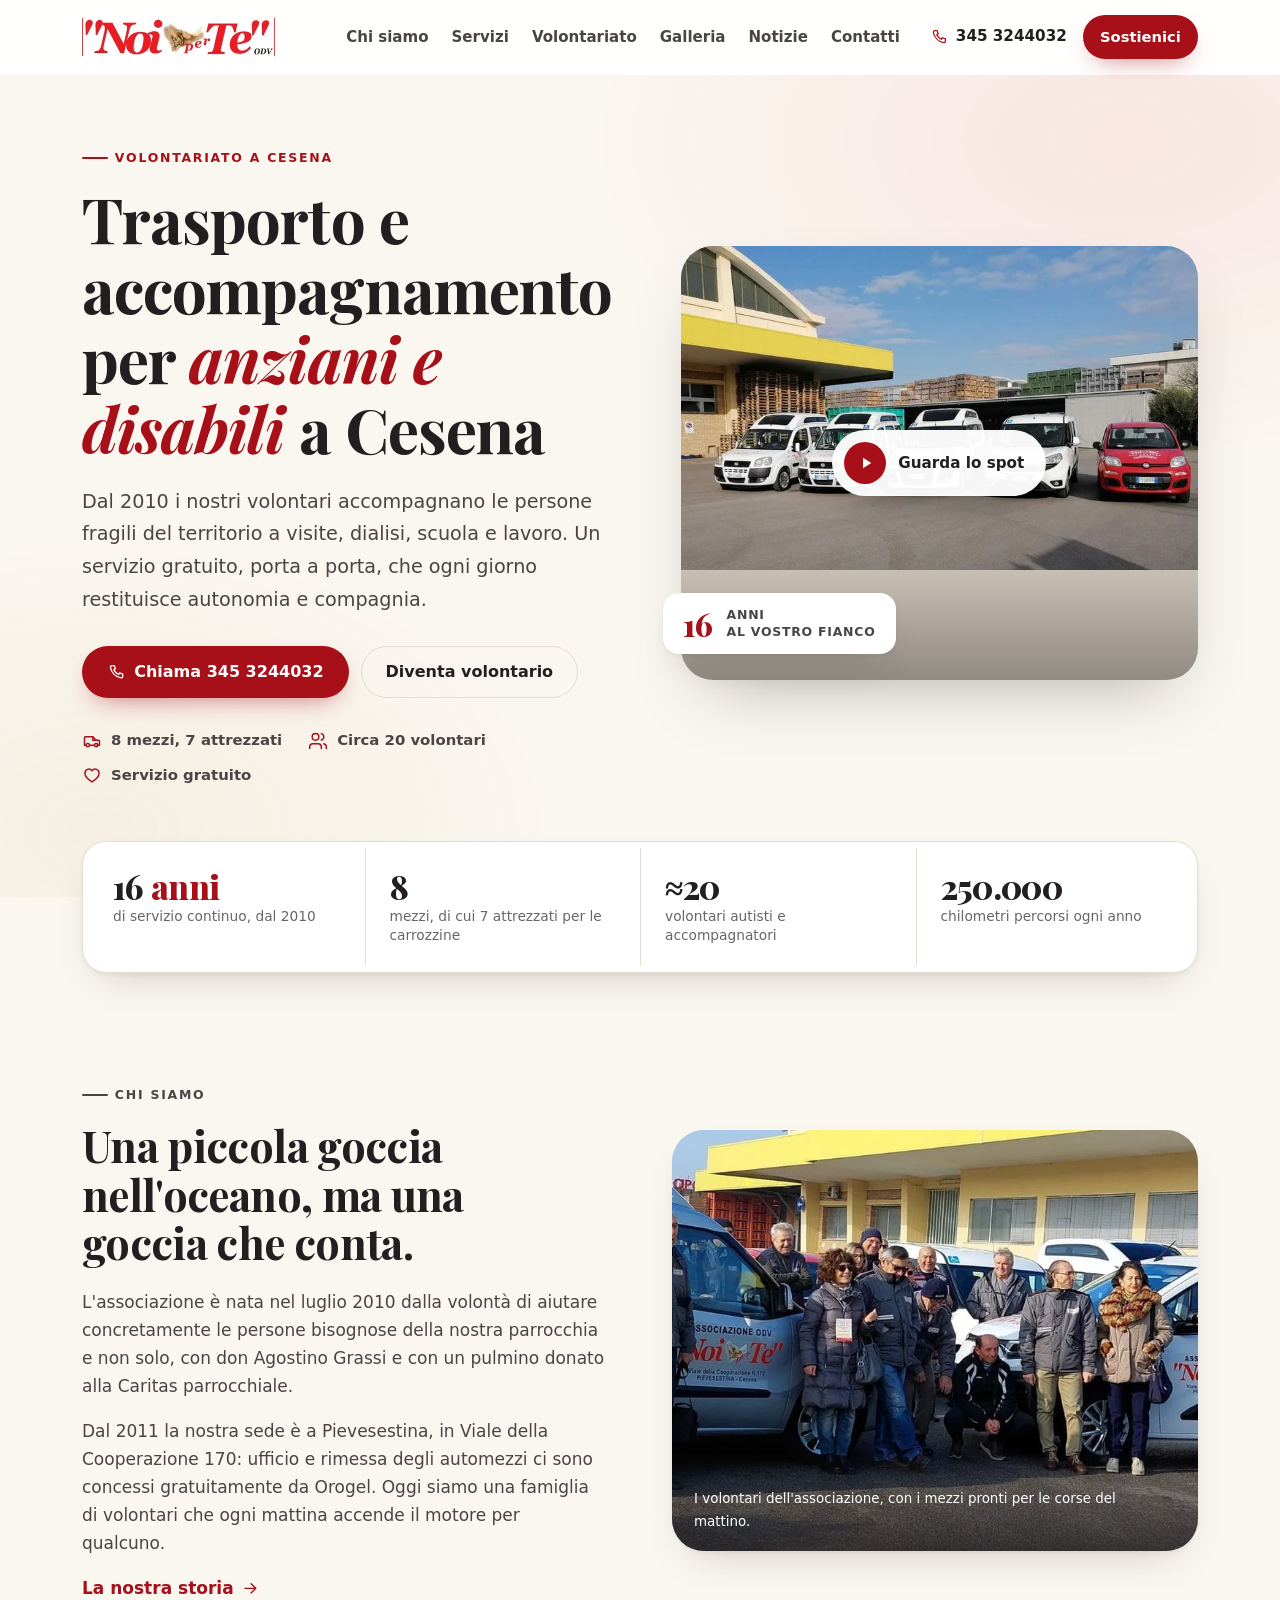
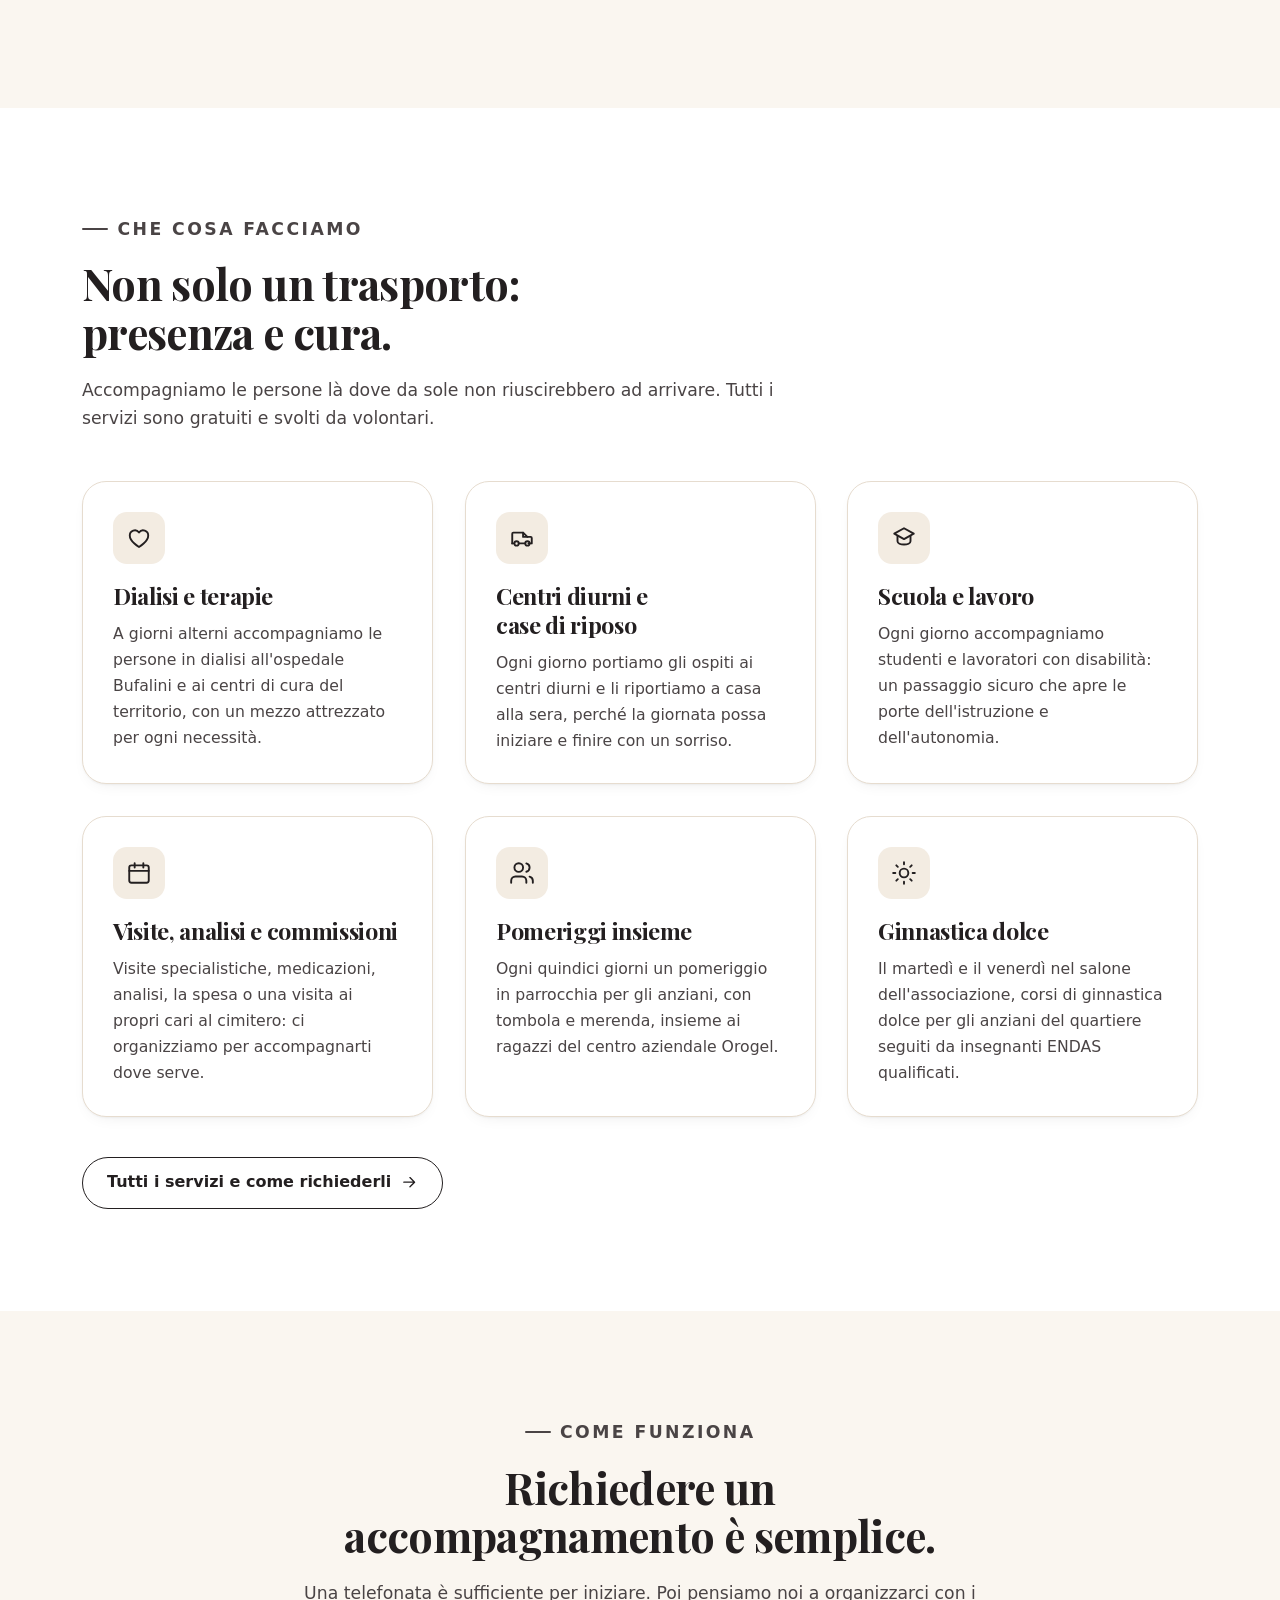
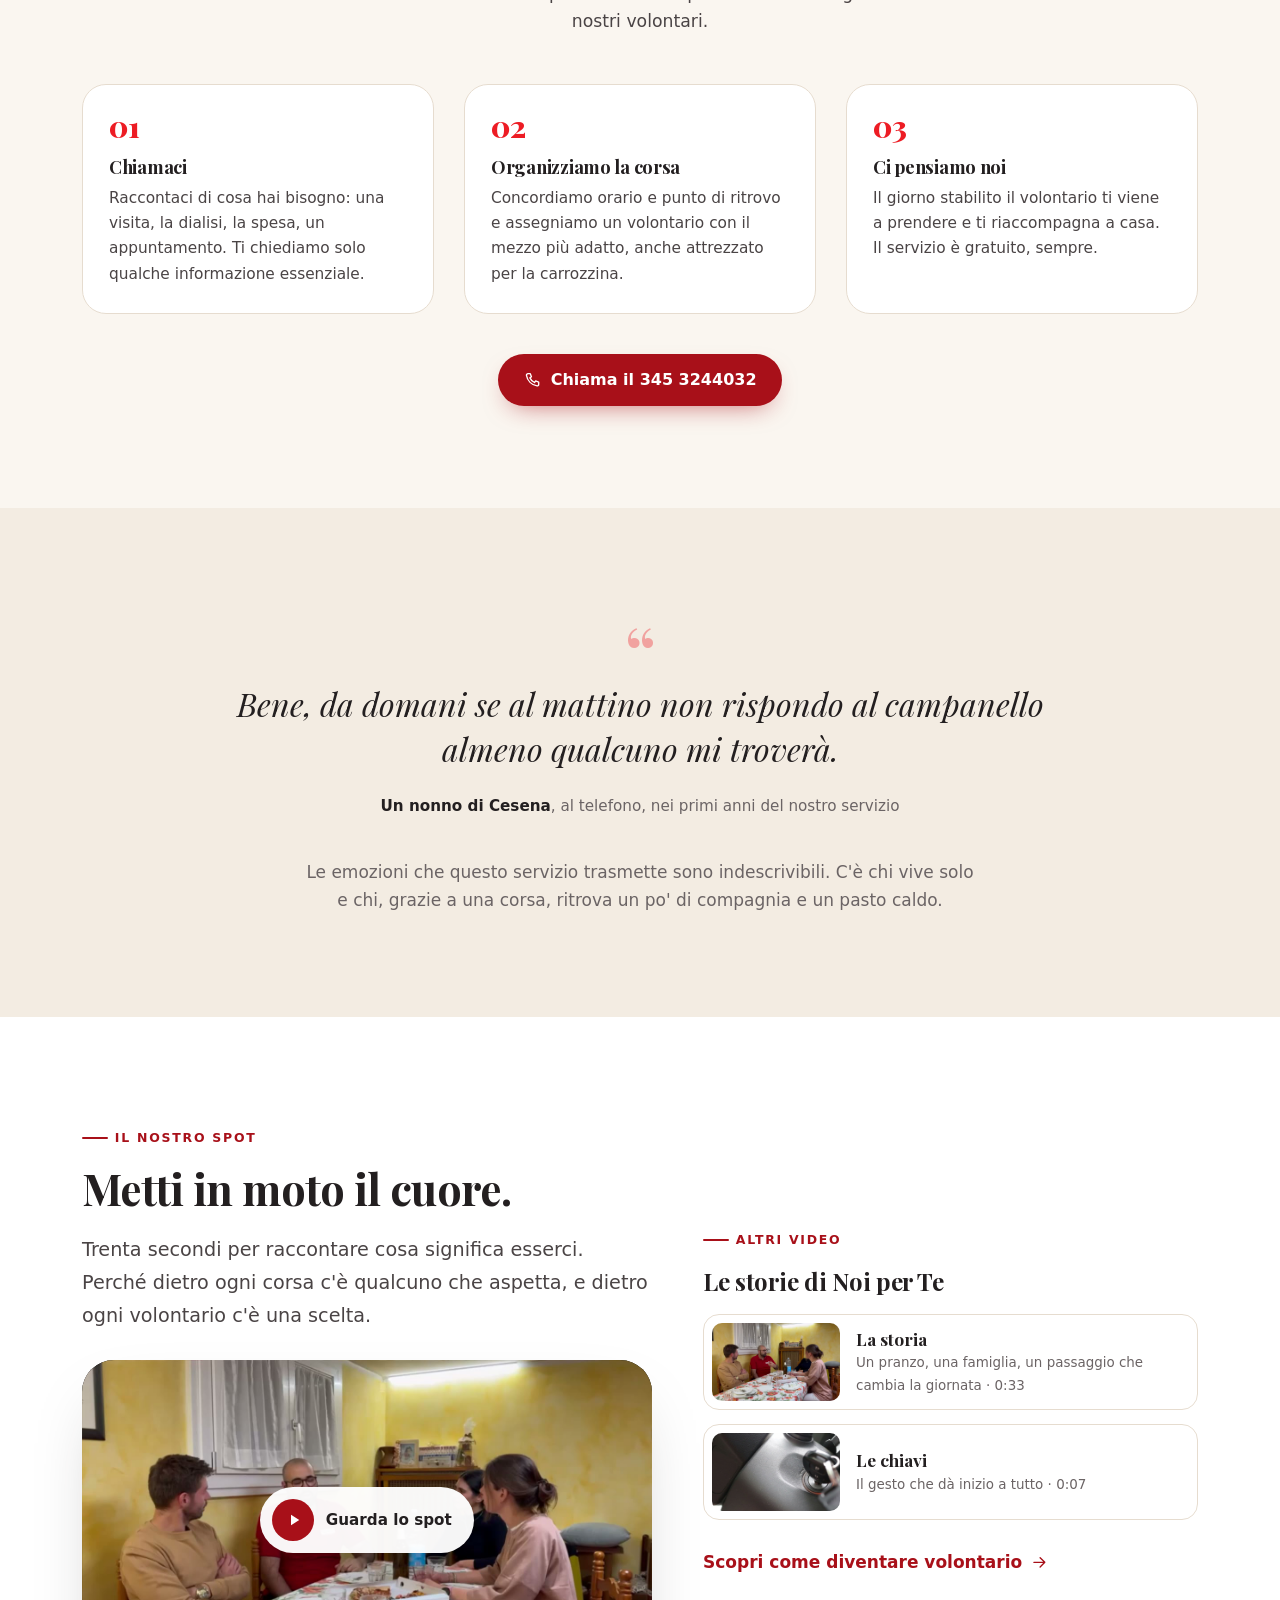
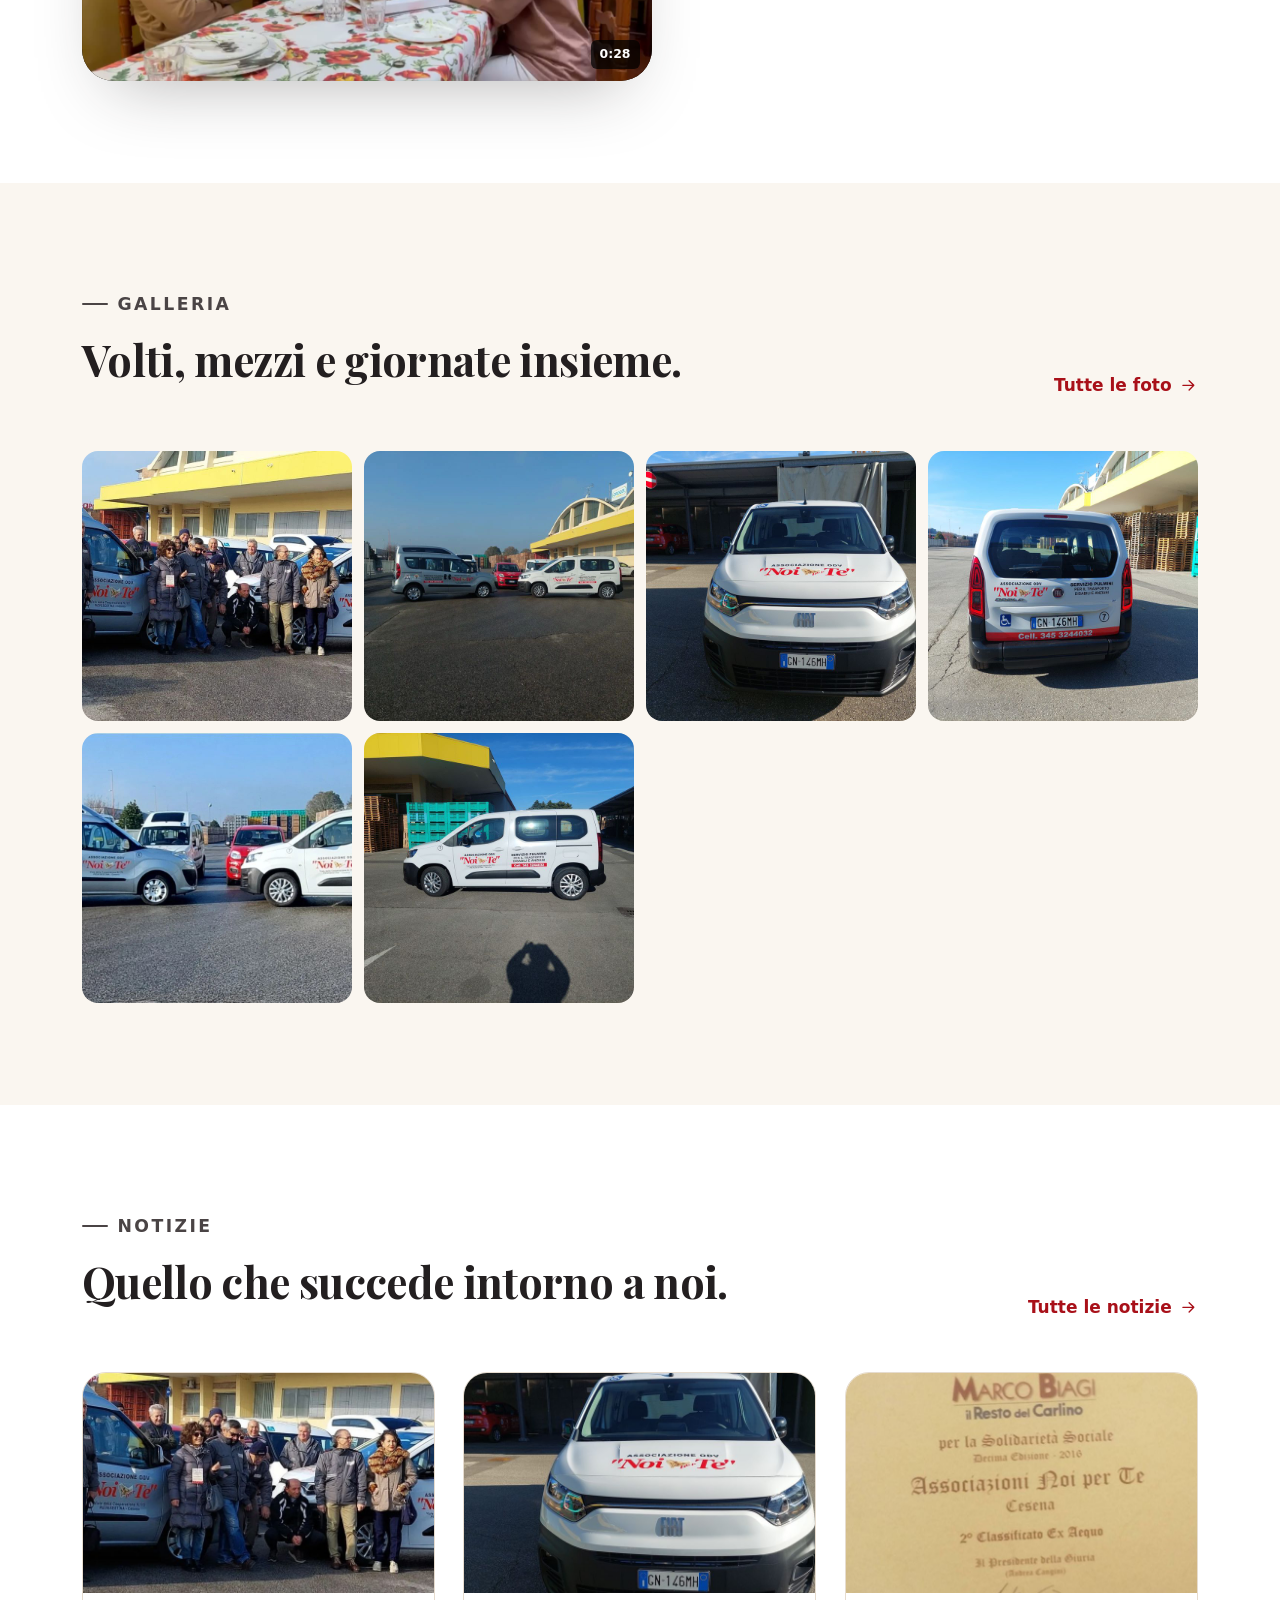
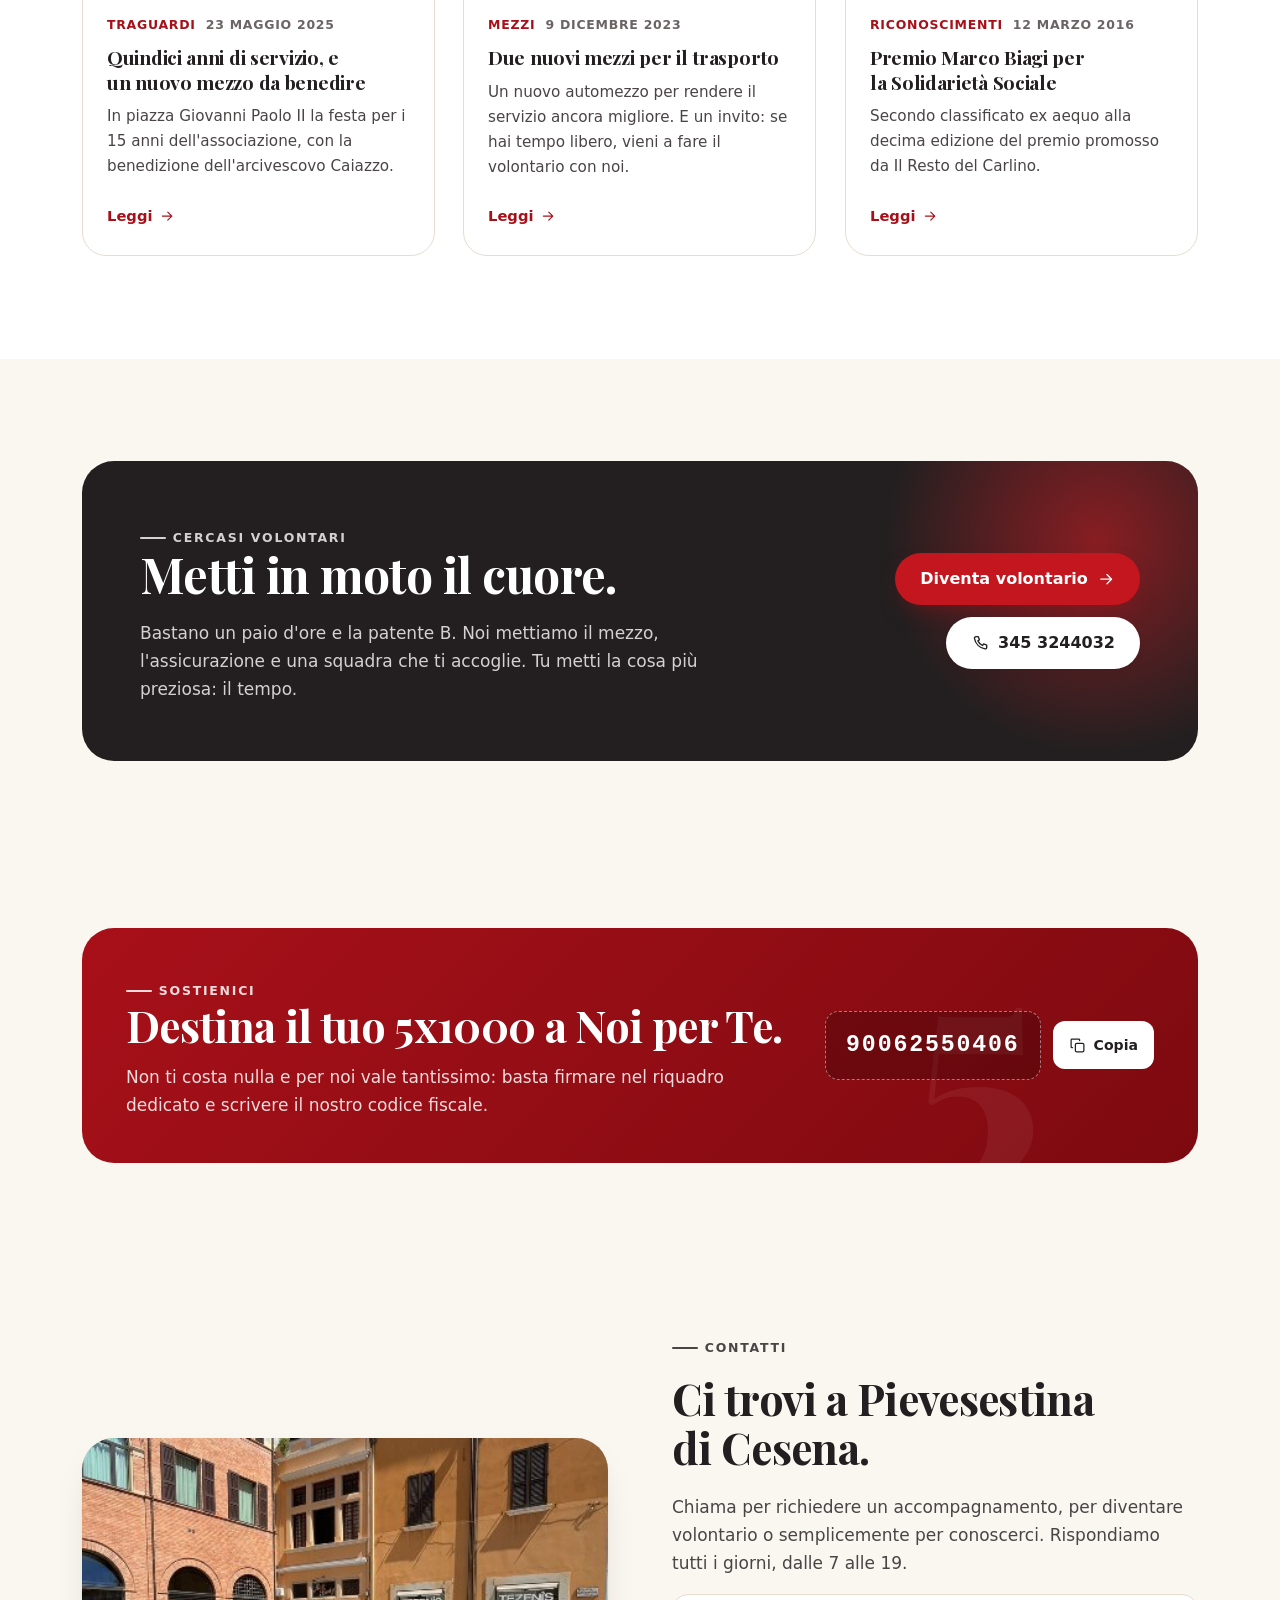
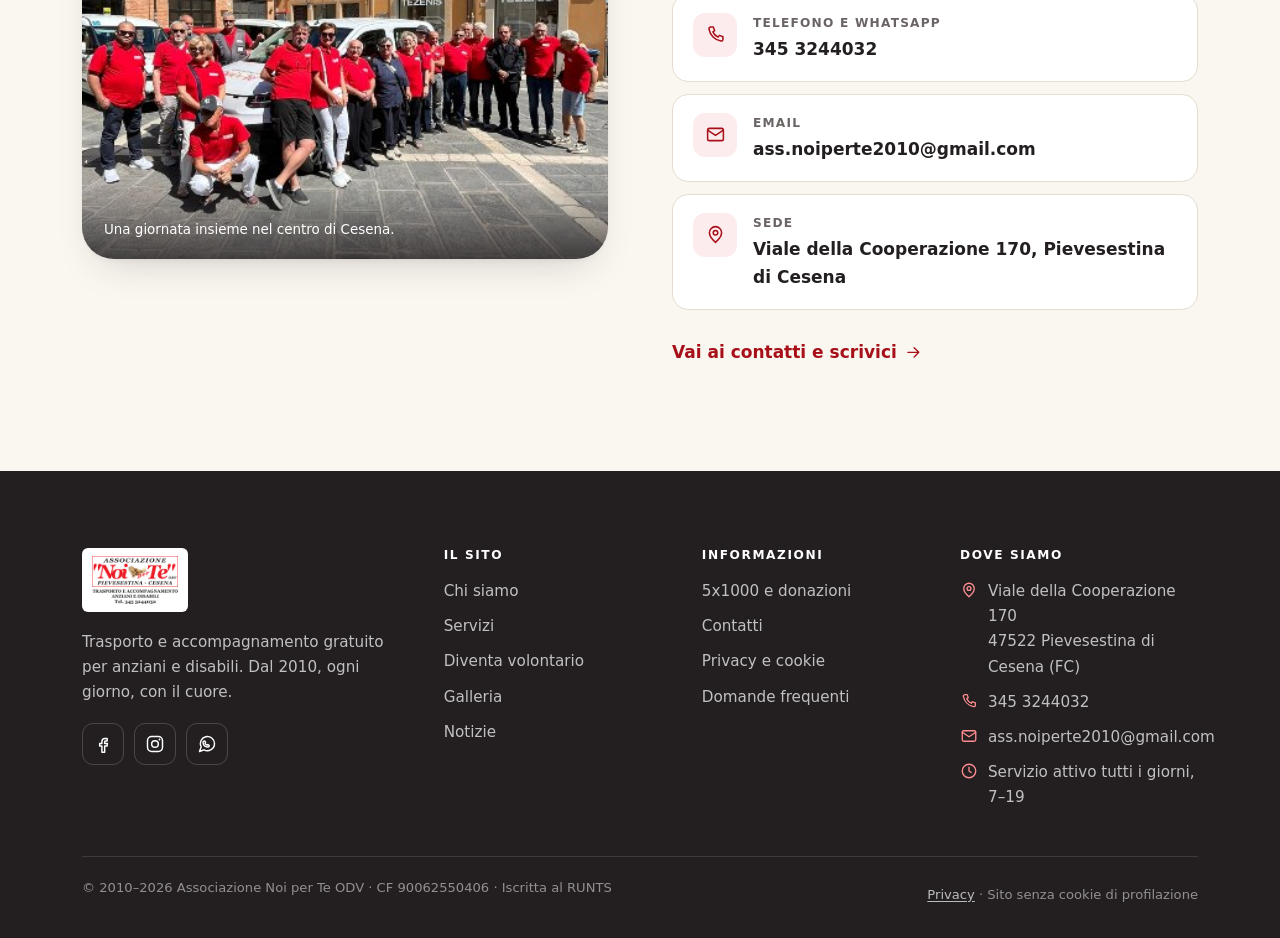
==== index.html @ ab75730a "Sito web statico dell'Associazione Noi per Te ODV - 13 pagine HTML in italiano, senza framework né b" ====
<!DOCTYPE html>
<html lang="it" class="no-js">
<head>
  <meta charset="utf-8">
  <meta name="viewport" content="width=device-width, initial-scale=1">

  <title>Trasporto anziani e disabili a Cesena | Noi per Te ODV</title>
  <meta name="description" content="Dal 2010 a Cesena accompagniamo gratis anziani e disabili a visite, dialisi, scuola e lavoro. 8 mezzi attrezzati e 20 volontari. Chiama il 345 3244032.">
  <link rel="canonical" href="https://www.noiperte.it/">
  <meta name="robots" content="index, follow, max-image-preview:large, max-snippet:-1">
  <meta name="author" content="Associazione Noi per Te ODV">
  <meta name="theme-color" content="#231F20">
  <meta name="format-detection" content="telephone=no">

  <meta property="og:type" content="website">
  <meta property="og:site_name" content="Associazione Noi per Te ODV">
  <meta property="og:locale" content="it_IT">
  <meta property="og:title" content="Trasporto anziani e disabili a Cesena | Noi per Te ODV">
  <meta property="og:description" content="Dal 2010 accompagniamo gratis anziani e disabili a visite, dialisi, scuola e lavoro. 8 mezzi attrezzati e 20 volontari a Cesena.">
  <meta property="og:url" content="https://www.noiperte.it/">
  <meta property="og:image" content="https://www.noiperte.it/og-image.jpg">
  <meta property="og:image:width" content="1200">
  <meta property="og:image:height" content="630">
  <meta property="og:image:alt" content="I pulmini dell'Associazione Noi per Te davanti alla sede di Pievesestina di Cesena">
  <meta name="twitter:card" content="summary_large_image">
  <meta name="twitter:title" content="Trasporto anziani e disabili a Cesena | Noi per Te ODV">
  <meta name="twitter:description" content="Dal 2010 accompagniamo gratis anziani e disabili a visite, dialisi, scuola e lavoro. 8 mezzi attrezzati e 20 volontari a Cesena.">
  <meta name="twitter:image" content="https://www.noiperte.it/og-image.jpg">

  <link rel="icon" href="/favicon.ico" sizes="32x32">
  <link rel="icon" href="/favicon.svg" type="image/svg+xml">
  <link rel="apple-touch-icon" href="/apple-touch-icon.png">
  <link rel="manifest" href="/site.webmanifest">

  <link rel="preload" href="/assets/fonts/playfair-display-latin.woff2" as="font" type="font/woff2" crossorigin>
  <link rel="stylesheet" href="/assets/css/style.css">
  <script>document.documentElement.className = document.documentElement.className.replace('no-js', 'js');</script>

  <script type="application/ld+json">
  {
    "@context": "https://schema.org",
    "@graph": [
      {
        "@type": "NGO",
        "@id": "https://www.noiperte.it/#organizzazione",
        "name": "Associazione Noi per Te ODV",
        "alternateName": ["Noi per Te ODV", "Associazione \"Noi per Te\" ODV"],
        "url": "https://www.noiperte.it/",
        "logo": "https://www.noiperte.it/assets/img/logo-full.png",
        "image": "https://www.noiperte.it/og-image.jpg",
        "description": "Organizzazione di volontariato di Pievesestina di Cesena che dal 2010 offre gratuitamente trasporto e accompagnamento a persone anziane, disabili e non autosufficienti.",
        "foundingDate": "2010-07",
        "taxID": "90062550406",
        "nonprofitStatus": "Organizzazione di Volontariato iscritta al RUNTS",
        "email": "ass.noiperte2010@gmail.com",
        "telephone": "+39 345 3244032",
        "address": {
          "@type": "PostalAddress",
          "streetAddress": "Viale della Cooperazione 170",
          "addressLocality": "Pievesestina di Cesena",
          "addressRegion": "Emilia-Romagna",
          "postalCode": "47522",
          "addressCountry": "IT"
        },
        "areaServed": [
          { "@type": "City", "name": "Cesena" },
          { "@type": "AdministrativeArea", "name": "Provincia di Forlì-Cesena" }
        ],
        "knowsAbout": [
          "Trasporto e accompagnamento di anziani",
          "Trasporto e accompagnamento di persone con disabilità",
          "Trasporto per dialisi",
          "Accompagnamento a visite mediche",
          "Volontariato sociale"
        ],
        "sameAs": [
          "https://www.facebook.com/NoiPerTe",
          "https://www.instagram.com/gabriellagu57"
        ],
        "contactPoint": {
          "@type": "ContactPoint",
          "telephone": "+39 345 3244032",
          "contactType": "customer service",
          "availableLanguage": "it"
        }
      },
      {
        "@type": "WebSite",
        "@id": "https://www.noiperte.it/#sito",
        "url": "https://www.noiperte.it/",
        "name": "Associazione Noi per Te ODV",
        "inLanguage": "it-IT",
        "publisher": { "@id": "https://www.noiperte.it/#organizzazione" }
      },
      {
        "@type": "WebPage",
        "@id": "https://www.noiperte.it/#pagina",
        "url": "https://www.noiperte.it/",
        "name": "Trasporto anziani e disabili a Cesena | Noi per Te ODV",
        "description": "Dal 2010 a Cesena accompagniamo gratis anziani e disabili a visite, dialisi, scuola e lavoro. 8 mezzi attrezzati e 20 volontari.",
        "isPartOf": { "@id": "https://www.noiperte.it/#sito" },
        "about": { "@id": "https://www.noiperte.it/#organizzazione" },
        "inLanguage": "it-IT",
        "primaryImageOfPage": "https://www.noiperte.it/og-image.jpg"
      }
    ]
  }
  </script>
</head>
<body>
<a class="skip-link" href="#main">Salta al contenuto principale</a>

<!-- Sprite icone SVG -->
<svg xmlns="http://www.w3.org/2000/svg" style="display:none" aria-hidden="true">
  <symbol id="i-arrow" viewBox="0 0 24 24"><path d="M5 12h14M13 6l6 6-6 6"/></symbol>
  <symbol id="i-arrow-left" viewBox="0 0 24 24"><path d="M19 12H5M11 6l-6 6 6 6"/></symbol>
  <symbol id="i-chevron" viewBox="0 0 24 24"><path d="M9 6l6 6-6 6"/></symbol>
  <symbol id="i-phone" viewBox="0 0 24 24"><path d="M6.5 3.5h3l1.5 4-2 1.5a12 12 0 0 0 6 6l1.5-2 4 1.5v3a2 2 0 0 1-2.2 2A17 17 0 0 1 4.5 5.7 2 2 0 0 1 6.5 3.5Z"/></symbol>
  <symbol id="i-mail" viewBox="0 0 24 24"><rect x="3" y="5" width="18" height="14" rx="2"/><path d="m3 7 9 6 9-6"/></symbol>
  <symbol id="i-pin" viewBox="0 0 24 24"><path d="M12 21s7-6.1 7-11a7 7 0 1 0-14 0c0 4.9 7 11 7 11Z"/><circle cx="12" cy="10" r="2.6"/></symbol>
  <symbol id="i-clock" viewBox="0 0 24 24"><circle cx="12" cy="12" r="9"/><path d="M12 7v5l3 2"/></symbol>
  <symbol id="i-users" viewBox="0 0 24 24"><path d="M16 21v-1.8a4 4 0 0 0-4-4H6a4 4 0 0 0-4 4V21"/><circle cx="9" cy="7" r="4"/><path d="M22 21v-1.8a4 4 0 0 0-3-3.87"/><path d="M16 3.13a4 4 0 0 1 0 7.75"/></symbol>
  <symbol id="i-wheelchair" viewBox="0 0 24 24"><circle cx="10" cy="4" r="1.9"/><path d="M10 7v7h6l2.5 5"/><path d="M16 14h-6"/><circle cx="8" cy="17" r="4"/></symbol>
  <symbol id="i-van" viewBox="0 0 24 24"><path d="M3 17V8a1 1 0 0 1 1-1h9l4 4h3a1 1 0 0 1 1 1v5"/><path d="M3 17h1M9 17h6M18 17h2"/><circle cx="7" cy="17" r="2"/><circle cx="17" cy="17" r="2"/><path d="M13 7v4h4"/></symbol>
  <symbol id="i-heart" viewBox="0 0 24 24"><path d="M12 20.3S3.5 15.2 3.5 9.9A4.7 4.7 0 0 1 12 6.9a4.7 4.7 0 0 1 8.5 3c0 5.3-8.5 10.4-8.5 10.4Z"/></symbol>
  <symbol id="i-calendar" viewBox="0 0 24 24"><rect x="3" y="5" width="18" height="16" rx="2"/><path d="M3 10h18M8 3v4M16 3v4"/></symbol>
  <symbol id="i-check" viewBox="0 0 24 24"><path d="m4 12 5 5L20 6"/></symbol>
  <symbol id="i-play" viewBox="0 0 24 24"><path d="M8 5v14l11-7Z"/></symbol>
  <symbol id="i-menu" viewBox="0 0 24 24"><path d="M4 7h16M4 12h16M4 17h16"/></symbol>
  <symbol id="i-close" viewBox="0 0 24 24"><path d="M6 6l12 12M18 6 6 18"/></symbol>
  <symbol id="i-whatsapp" viewBox="0 0 24 24"><path d="M21 11.5a8.5 8.5 0 0 1-12.6 7.5L3 21l2-5.4A8.5 8.5 0 1 1 21 11.5Z"/><path d="M8.6 8.3c.3-.1.7 0 .9.3l.7 1.2c.1.3.1.6-.1.8l-.5.5c.5 1 1.3 1.8 2.3 2.3l.5-.5c.2-.2.5-.3.8-.1l1.2.7c.3.2.4.6.3.9-.3.8-1.1 1.4-2 1.3-2.9-.3-5.2-2.6-5.5-5.5-.1-.8.5-1.6 1.4-1.9Z"/></symbol>
  <symbol id="i-facebook" viewBox="0 0 24 24"><path d="M14.5 8.5H17V5.4h-2.7c-2.2 0-3.6 1.5-3.6 3.8v2.1H8v3.2h2.7V22h3.3v-7.5h2.8l.5-3.2h-3.3V9.6c0-.7.3-1.1 1-1.1Z"/></symbol>
  <symbol id="i-instagram" viewBox="0 0 24 24"><rect x="3" y="3" width="18" height="18" rx="5"/><circle cx="12" cy="12" r="4"/><circle cx="17.4" cy="6.6" r="1.1" fill="currentColor" stroke="none"/></symbol>
  <symbol id="i-copy" viewBox="0 0 24 24"><rect x="9" y="9" width="12" height="12" rx="2"/><path d="M5 15H4a1 1 0 0 1-1-1V4a1 1 0 0 1 1-1h10a1 1 0 0 1 1 1v1"/></symbol>
  <symbol id="i-external" viewBox="0 0 24 24"><path d="M14 4h6v6M20 4l-9 9M19 14v5a1 1 0 0 1-1 1H5a1 1 0 0 1-1-1V6a1 1 0 0 1 1-1h5"/></symbol>
  <symbol id="i-award" viewBox="0 0 24 24"><circle cx="12" cy="9" r="5"/><path d="m8.5 13-1.5 8 5-3 5 3-1.5-8"/></symbol>
  <symbol id="i-route" viewBox="0 0 24 24"><circle cx="6" cy="19" r="2"/><circle cx="18" cy="5" r="2"/><path d="M8 19h7a4 4 0 0 0 0-8H9a4 4 0 0 1 0-8h7"/></symbol>
  <symbol id="i-school" viewBox="0 0 24 24"><path d="m12 3 9 5-9 5-9-5 9-5Z"/><path d="M6 10v5c0 1.7 2.7 3 6 3s6-1.3 6-3v-5"/></symbol>
  <symbol id="i-sun" viewBox="0 0 24 24"><circle cx="12" cy="12" r="4"/><path d="M12 2v2M12 20v2M4.9 4.9l1.4 1.4M17.7 17.7l1.4 1.4M2 12h2M20 12h2M4.9 19.1l1.4-1.4M17.7 6.3l1.4-1.4"/></symbol>
  <symbol id="i-leaf" viewBox="0 0 24 24"><path d="M20 4c-9 0-16 4-16 11a5 5 0 0 0 5 5c7 0 11-7 11-16Z"/><path d="M4 20c3-6 7-9 12-11"/></symbol>
  <symbol id="i-shield" viewBox="0 0 24 24"><path d="M12 3l8 3v6c0 5-3.5 8-8 9-4.5-1-8-4-8-9V6l8-3Z"/><path d="m9 12 2 2 4-4"/></symbol>
</svg>

<header class="site-header" data-header>
  <div class="shell header-inner">
    <a class="brand" href="/" aria-label="Associazione Noi per Te ODV — vai alla home">
      <picture>
        <source type="image/webp" srcset="/assets/img/logo-wordmark-360.webp 360w, /assets/img/logo-wordmark-640.webp 640w, /assets/img/logo-wordmark-1080.webp 1080w" sizes="224px">
        <img src="/assets/img/logo-wordmark-640.jpg" alt="Noi per Te ODV — trasporto e accompagnamento anziani e disabili" width="1731" height="340" fetchpriority="high">
      </picture>
    </a>

    <nav class="nav" aria-label="Navigazione principale">
      <ul>
        <li><a href="/chi-siamo/">Chi siamo</a></li>
        <li><a href="/servizi/">Servizi</a></li>
        <li><a href="/diventa-volontario/">Volontariato</a></li>
        <li><a href="/galleria/">Galleria</a></li>
        <li><a href="/notizie/">Notizie</a></li>
        <li><a href="/contatti/">Contatti</a></li>
      </ul>
    </nav>

    <div class="header-actions">
      <a class="header-phone" href="tel:+393453244032">
        <svg class="icon" aria-hidden="true"><use href="#i-phone"/></svg>
        345 3244032
      </a>
      <a class="btn btn--primary btn--sm btn--header-cta" href="/sostienici/">Sostienici</a>
      <button class="nav-toggle" type="button" aria-expanded="false" aria-controls="mobile-nav" data-nav-toggle>
        <span class="sr-only">Apri il menu</span>
        <svg class="icon icon--menu" aria-hidden="true"><use href="#i-menu"/></svg>
        <svg class="icon icon--close" aria-hidden="true"><use href="#i-close"/></svg>
      </button>
    </div>
  </div>
</header>

<div class="mobile-nav" id="mobile-nav" tabindex="-1" data-drawer hidden>
  <nav aria-label="Navigazione mobile">
    <ul>
      <li><a class="mobile-link" href="/chi-siamo/">Chi siamo <svg class="icon" aria-hidden="true"><use href="#i-chevron"/></svg></a></li>
      <li><a class="mobile-link" href="/servizi/">Servizi <svg class="icon" aria-hidden="true"><use href="#i-chevron"/></svg></a></li>
      <li><a class="mobile-link" href="/diventa-volontario/">Volontariato <svg class="icon" aria-hidden="true"><use href="#i-chevron"/></svg></a></li>
      <li><a class="mobile-link" href="/galleria/">Galleria <svg class="icon" aria-hidden="true"><use href="#i-chevron"/></svg></a></li>
      <li><a class="mobile-link" href="/notizie/">Notizie <svg class="icon" aria-hidden="true"><use href="#i-chevron"/></svg></a></li>
      <li><a class="mobile-link" href="/sostienici/">Sostienici <svg class="icon" aria-hidden="true"><use href="#i-chevron"/></svg></a></li>
      <li><a class="mobile-link" href="/contatti/">Contatti <svg class="icon" aria-hidden="true"><use href="#i-chevron"/></svg></a></li>
    </ul>
  </nav>
  <div class="drawer-actions">
    <a class="btn btn--primary btn--block" href="tel:+393453244032">
      <svg class="icon" aria-hidden="true"><use href="#i-phone"/></svg> Chiama 345 3244032
    </a>
    <a class="btn btn--ghost btn--block" href="mailto:ass.noiperte2010@gmail.com">
      <svg class="icon" aria-hidden="true"><use href="#i-mail"/></svg> Scrivici una email
    </a>
  </div>
  <div class="drawer-contact">
    <a href="https://maps.google.com/?q=Viale+della+Cooperazione+170,+47522+Pievesestina+di+Cesena" target="_blank" rel="noopener">
      <svg class="icon" aria-hidden="true"><use href="#i-pin"/></svg>
      Viale della Cooperazione 170, Pievesestina di Cesena
    </a>
    <div class="drawer-social">
      <a href="https://www.facebook.com/NoiPerTe" target="_blank" rel="noopener" aria-label="Facebook"><svg class="icon" aria-hidden="true"><use href="#i-facebook"/></svg></a>
      <a href="https://www.instagram.com/gabriellagu57" target="_blank" rel="noopener" aria-label="Instagram"><svg class="icon" aria-hidden="true"><use href="#i-instagram"/></svg></a>
      <a href="https://wa.me/393453244032" target="_blank" rel="noopener" aria-label="WhatsApp"><svg class="icon" aria-hidden="true"><use href="#i-whatsapp"/></svg></a>
    </div>
  </div>
</div>

<main id="main">

  <!-- HERO -->
  <section class="hero">
    <div class="shell hero-grid">
      <div class="hero-copy">
        <p class="eyebrow">Volontariato a Cesena</p>
        <h1>Trasporto e accompagnamento per <em>anziani e disabili</em> a Cesena</h1>
        <p class="lead">Dal 2010 i nostri volontari accompagnano le persone fragili del territorio a visite, dialisi, scuola e lavoro. Un servizio gratuito, porta a porta, che ogni giorno restituisce autonomia e compagnia.</p>
        <div class="hero-actions">
          <a class="btn btn--primary" href="tel:+393453244032">
            <svg class="icon" aria-hidden="true"><use href="#i-phone"/></svg> Chiama 345 3244032
          </a>
          <a class="btn btn--ghost" href="/diventa-volontario/">Diventa volontario</a>
        </div>
        <ul class="hero-facts">
          <li><svg class="icon" aria-hidden="true"><use href="#i-van"/></svg> 8 mezzi, 7 attrezzati</li>
          <li><svg class="icon" aria-hidden="true"><use href="#i-users"/></svg> Circa 20 volontari</li>
          <li><svg class="icon" aria-hidden="true"><use href="#i-heart"/></svg> Servizio gratuito</li>
        </ul>
      </div>

      <div class="hero-media">
        <figure class="hero-photo">
          <picture>
            <source type="image/webp" srcset="/assets/img/pulmini-sede-orogel-768.webp 768w, /assets/img/pulmini-sede-orogel-1280.webp 1280w, /assets/img/pulmini-sede-orogel-1920.webp 1920w" sizes="(max-width: 900px) 100vw, 48vw">
            <img src="/assets/img/pulmini-sede-orogel-1280.jpg" srcset="/assets/img/pulmini-sede-orogel-768.jpg 768w, /assets/img/pulmini-sede-orogel-1280.jpg 1280w, /assets/img/pulmini-sede-orogel-1920.jpg 1920w" sizes="(max-width: 900px) 100vw, 48vw" alt="I pulmini dell'associazione Noi per Te parcheggiati davanti alla sede di Pievesestina di Cesena" width="1280" height="800" fetchpriority="high" decoding="async">
          </picture>
          <a class="play-btn" href="/assets/video/spot-noi-per-te-720.mp4" data-video="/assets/video/spot-noi-per-te-720.mp4" data-video-mobile="/assets/video/spot-noi-per-te-540.mp4" data-poster="/assets/video/poster-spot.jpg">
            <span class="play-circle"><svg class="icon" aria-hidden="true"><use href="#i-play"/></svg></span>
            Guarda lo spot
          </a>
        </figure>
        <div class="hero-badge" aria-hidden="true">
          <span class="big">16</span>
          <span class="small">anni<br>al vostro fianco</span>
        </div>
      </div>
    </div>
  </section>

  <!-- STATISTICHE -->
  <div class="shell stats-bar">
    <ul class="stats">
      <li>
        <span class="num">16 <span>anni</span></span>
        <span class="lbl">di servizio continuo, dal 2010</span>
      </li>
      <li>
        <span class="num">8</span>
        <span class="lbl">mezzi, di cui 7 attrezzati per le carrozzine</span>
      </li>
      <li>
        <span class="num">≈20</span>
        <span class="lbl">volontari autisti e accompagnatori</span>
      </li>
      <li>
        <span class="num">250.000</span>
        <span class="lbl">chilometri percorsi ogni anno</span>
      </li>
    </ul>
  </div>

  <!-- CHI SIAMO -->
  <section class="section" id="chi-siamo">
    <div class="shell split">
      <div class="split__content reveal">
        <p class="eyebrow">Chi siamo</p>
        <h2>Una piccola goccia nell'oceano, ma una goccia che conta.</h2>
        <p>L'associazione è nata nel luglio 2010 dalla volontà di aiutare concretamente le persone bisognose della nostra parrocchia e non solo, con don Agostino Grassi e con un pulmino donato alla Caritas parrocchiale.</p>
        <p>Dal 2011 la nostra sede è a Pievesestina, in Viale della Cooperazione 170: ufficio e rimessa degli automezzi ci sono concessi gratuitamente da Orogel. Oggi siamo una famiglia di volontari che ogni mattina accende il motore per qualcuno.</p>
        <a class="link-arrow" href="/chi-siamo/">La nostra storia <svg class="icon" aria-hidden="true"><use href="#i-arrow"/></svg></a>
      </div>
      <figure class="split__media reveal" data-delay="1">
        <img src="/assets/img/gruppo-volontari-720.jpg" alt="I volontari dell'associazione Noi per Te riuniti accanto ai pulmini attrezzati" width="901" height="901" loading="lazy" decoding="async">
        <figcaption>I volontari dell'associazione, con i mezzi pronti per le corse del mattino.</figcaption>
      </figure>
    </div>
  </section>

  <!-- SERVIZI -->
  <section class="section section--white" id="servizi">
    <div class="shell">
      <div class="section-head">
        <p class="eyebrow">Che cosa facciamo</p>
        <h2>Non solo un trasporto: presenza e cura.</h2>
        <p>Accompagniamo le persone là dove da sole non riuscirebbero ad arrivare. Tutti i servizi sono gratuiti e svolti da volontari.</p>
      </div>

      <div class="grid grid--3">
        <article class="card card--hover service-card reveal">
          <div class="card__icon"><svg class="icon" aria-hidden="true"><use href="#i-heart"/></svg></div>
          <h3>Dialisi e terapie</h3>
          <p>A giorni alterni accompagniamo le persone in dialisi all'ospedale Bufalini e ai centri di cura del territorio, con un mezzo attrezzato per ogni necessità.</p>
        </article>

        <article class="card card--hover service-card reveal" data-delay="1">
          <div class="card__icon"><svg class="icon" aria-hidden="true"><use href="#i-van"/></svg></div>
          <h3>Centri diurni e case di riposo</h3>
          <p>Ogni giorno portiamo gli ospiti ai centri diurni e li riportiamo a casa alla sera, perché la giornata possa iniziare e finire con un sorriso.</p>
        </article>

        <article class="card card--hover service-card reveal" data-delay="2">
          <div class="card__icon"><svg class="icon" aria-hidden="true"><use href="#i-school"/></svg></div>
          <h3>Scuola e lavoro</h3>
          <p>Ogni giorno accompagniamo studenti e lavoratori con disabilità: un passaggio sicuro che apre le porte dell'istruzione e dell'autonomia.</p>
        </article>

        <article class="card card--hover service-card reveal">
          <div class="card__icon"><svg class="icon" aria-hidden="true"><use href="#i-calendar"/></svg></div>
          <h3>Visite, analisi e commissioni</h3>
          <p>Visite specialistiche, medicazioni, analisi, la spesa o una visita ai propri cari al cimitero: ci organizziamo per accompagnarti dove serve.</p>
        </article>

        <article class="card card--hover service-card reveal" data-delay="1">
          <div class="card__icon"><svg class="icon" aria-hidden="true"><use href="#i-users"/></svg></div>
          <h3>Pomeriggi insieme</h3>
          <p>Ogni quindici giorni un pomeriggio in parrocchia per gli anziani, con tombola e merenda, insieme ai ragazzi del centro aziendale Orogel.</p>
        </article>

        <article class="card card--hover service-card reveal" data-delay="2">
          <div class="card__icon"><svg class="icon" aria-hidden="true"><use href="#i-sun"/></svg></div>
          <h3>Ginnastica dolce</h3>
          <p>Il martedì e il venerdì nel salone dell'associazione, corsi di ginnastica dolce per gli anziani del quartiere seguiti da insegnanti ENDAS qualificati.</p>
        </article>
      </div>

      <div class="mt-4">
        <a class="btn btn--outline" href="/servizi/">Tutti i servizi e come richiederli <svg class="icon" aria-hidden="true"><use href="#i-arrow"/></svg></a>
      </div>
    </div>
  </section>

  <!-- COME FUNZIONA -->
  <section class="section">
    <div class="shell">
      <div class="section-head section-head--center">
        <p class="eyebrow">Come funziona</p>
        <h2>Richiedere un accompagnamento è semplice.</h2>
        <p>Una telefonata è sufficiente per iniziare. Poi pensiamo noi a organizzarci con i nostri volontari.</p>
      </div>
      <ol class="steps">
        <li class="reveal">
          <h3>Chiamaci</h3>
          <p>Raccontaci di cosa hai bisogno: una visita, la dialisi, la spesa, un appuntamento. Ti chiediamo solo qualche informazione essenziale.</p>
        </li>
        <li class="reveal" data-delay="1">
          <h3>Organizziamo la corsa</h3>
          <p>Concordiamo orario e punto di ritrovo e assegniamo un volontario con il mezzo più adatto, anche attrezzato per la carrozzina.</p>
        </li>
        <li class="reveal" data-delay="2">
          <h3>Ci pensiamo noi</h3>
          <p>Il giorno stabilito il volontario ti viene a prendere e ti riaccompagna a casa. Il servizio è gratuito, sempre.</p>
        </li>
      </ol>
      <div class="center mt-4">
        <a class="btn btn--primary" href="tel:+393453244032"><svg class="icon" aria-hidden="true"><use href="#i-phone"/></svg> Chiama il 345 3244032</a>
      </div>
    </div>
  </section>

  <!-- TESTIMONIANZA -->
  <section class="section section--sand">
    <div class="shell">
      <figure class="quote-block reveal">
        <span class="quote-mark" aria-hidden="true">&ldquo;</span>
        <blockquote>
          <p>Bene, da domani se al mattino non rispondo al campanello almeno qualcuno mi troverà.</p>
        </blockquote>
        <figcaption><strong>Un nonno di Cesena</strong>, al telefono, nei primi anni del nostro servizio</figcaption>
      </figure>
      <p class="center muted mt-4" style="max-width:62ch;margin-inline:auto">Le emozioni che questo servizio trasmette sono indescrivibili. C'è chi vive solo e chi, grazie a una corsa, ritrova un po' di compagnia e un pasto caldo.</p>
    </div>
  </section>

  <!-- VIDEO -->
  <section class="section section--white" id="video">
    <div class="shell video-feature">
      <div class="reveal">
        <p class="eyebrow">Il nostro spot</p>
        <h2>Metti in moto il cuore.</h2>
        <p class="lead">Trenta secondi per raccontare cosa significa esserci. Perché dietro ogni corsa c'è qualcuno che aspetta, e dietro ogni volontario c'è una scelta.</p>
        <a class="video-thumb mt-3" href="/assets/video/spot-noi-per-te-720.mp4" data-video="/assets/video/spot-noi-per-te-720.mp4" data-video-mobile="/assets/video/spot-noi-per-te-540.mp4" data-poster="/assets/video/poster-spot.jpg" aria-label="Guarda lo spot dell'associazione Noi per Te">
          <img src="/assets/video/poster-spot.jpg" alt="Fotogramma dello spot: una mano gira la chiave nel quadro dell'auto, con la scritta Metti in moto il cuore" width="1280" height="720" loading="lazy" decoding="async">
          <span class="play-btn"><span class="play-circle"><svg class="icon" aria-hidden="true"><use href="#i-play"/></svg></span> Guarda lo spot</span>
          <span class="duration">0:28</span>
        </a>
      </div>

      <div class="reveal" data-delay="1">
        <p class="eyebrow">Altri video</p>
        <h3 class="serif" style="font-size:1.5rem;margin-bottom:18px">Le storie di Noi per Te</h3>
        <ul class="video-list">
          <li>
            <a class="video-row" href="/assets/video/storia-noi-per-te-540.mp4" data-video="/assets/video/storia-noi-per-te-540.mp4" data-poster="/assets/video/poster-storia.jpg">
              <img src="/assets/video/poster-storia.jpg" alt="" width="1280" height="720" loading="lazy" decoding="async">
              <span class="txt"><strong>La storia</strong><span>Un pranzo, una famiglia, un passaggio che cambia la giornata · 0:33</span></span>
            </a>
          </li>
          <li>
            <a class="video-row" href="/assets/video/metti-in-moto-il-cuore-720.mp4" data-video="/assets/video/metti-in-moto-il-cuore-720.mp4" data-poster="/assets/video/poster-chiavi.jpg">
              <img src="/assets/video/poster-chiavi.jpg" alt="" width="1280" height="720" loading="lazy" decoding="async">
              <span class="txt"><strong>Le chiavi</strong><span>Il gesto che dà inizio a tutto · 0:07</span></span>
            </a>
          </li>
        </ul>
        <a class="link-arrow mt-3" href="/diventa-volontario/">Scopri come diventare volontario <svg class="icon" aria-hidden="true"><use href="#i-arrow"/></svg></a>
      </div>
    </div>
  </section>

  <!-- GALLERIA -->
  <section class="section">
    <div class="shell">
      <div class="section-head section-head--row">
        <div>
          <p class="eyebrow">Galleria</p>
          <h2>Volti, mezzi e giornate insieme.</h2>
        </div>
        <a class="link-arrow" href="/galleria/">Tutte le foto <svg class="icon" aria-hidden="true"><use href="#i-arrow"/></svg></a>
      </div>

      <ul class="gallery-grid">
        <li><a class="gallery-item" href="/assets/img/gruppo-volontari-901.jpg" data-gallery-open data-full="/assets/img/gruppo-volontari-901.jpg" data-alt="Volontarie e volontari riuniti accanto ai pulmini attrezzati" data-caption="Volontarie e volontari dell'associazione accanto ai mezzi, durante una giornata insieme."><img src="/assets/img/gruppo-volontari-720.jpg" alt="Volontarie e volontari riuniti accanto ai pulmini attrezzati" width="720" height="720" loading="lazy" decoding="async"><span class="gallery-tag">Volontari</span></a></li>
        <li><a class="gallery-item" href="/assets/img/pulmini-in-cortile-1440.jpg" data-gallery-open data-full="/assets/img/pulmini-in-cortile-1440.jpg" data-alt="I pulmini attrezzati parcheggiati nel cortile della sede" data-caption="I mezzi dell'associazione nel cortile della sede, pronti per le attività della giornata."><img src="/assets/img/pulmini-in-cortile-720.jpg" alt="I pulmini attrezzati parcheggiati nel cortile della sede" width="720" height="720" loading="lazy" decoding="async"><span class="gallery-tag">Mezzi</span></a></li>
        <li><a class="gallery-item" href="/assets/img/fiat-doblo-anteriore-1500.jpg" data-gallery-open data-full="/assets/img/fiat-doblo-anteriore-1500.jpg" data-alt="Il fronte di un Fiat Doblò bianco con il logo Noi per Te sul cofano" data-caption="Il cofano di un mezzo, con il logo dell'associazione."><img src="/assets/img/fiat-doblo-anteriore-720.jpg" alt="Il fronte di un Fiat Doblò bianco con il logo Noi per Te sul cofano" width="720" height="720" loading="lazy" decoding="async"><span class="gallery-tag">Mezzi</span></a></li>
        <li><a class="gallery-item" href="/assets/img/fiat-doblo-posteriore-1500.jpg" data-gallery-open data-full="/assets/img/fiat-doblo-posteriore-1500.jpg" data-alt="Retro di un pulmino con il logo Noi per Te e il simbolo della carrozzina" data-caption="Il retro di uno dei mezzi: il simbolo della carrozzina e il numero per le prenotazioni."><img src="/assets/img/fiat-doblo-posteriore-720.jpg" alt="Retro di un pulmino con il logo Noi per Te e il simbolo della carrozzina" width="720" height="720" loading="lazy" decoding="async"><span class="gallery-tag">Mezzi</span></a></li>
        <li><a class="gallery-item" href="/assets/img/pulmini-in-fila-823.jpg" data-gallery-open data-full="/assets/img/pulmini-in-fila-823.jpg" data-alt="Tre pulmini attrezzati allineati nel piazzale" data-caption="I pulmini attrezzati per il sollevamento delle carrozzine, allineati nel piazzale."><img src="/assets/img/pulmini-in-fila-720.jpg" alt="Tre pulmini attrezzati allineati nel piazzale" width="720" height="720" loading="lazy" decoding="async"><span class="gallery-tag">Mezzi</span></a></li>
        <li><a class="gallery-item" href="/assets/img/fiat-doblo-di-profilo-720.jpg" data-gallery-open data-full="/assets/img/fiat-doblo-di-profilo-720.jpg" data-alt="Fiat Doblò bianco con il logo dell'associazione sul fianco" data-caption="Un Fiat Doblò allestito: sul fianco il logo dell'associazione e il numero da chiamare."><img src="/assets/img/fiat-doblo-di-profilo-720.jpg" alt="Fiat Doblò bianco con il logo dell'associazione sul fianco" width="720" height="720" loading="lazy" decoding="async"><span class="gallery-tag">Mezzi</span></a></li>
      </ul>
    </div>
  </section>

  <!-- NOTIZIE -->
  <section class="section section--white">
    <div class="shell">
      <div class="section-head section-head--row">
        <div>
          <p class="eyebrow">Notizie</p>
          <h2>Quello che succede intorno a noi.</h2>
        </div>
        <a class="link-arrow" href="/notizie/">Tutte le notizie <svg class="icon" aria-hidden="true"><use href="#i-arrow"/></svg></a>
      </div>

      <div class="news-grid">
        <a class="news-card reveal" href="/notizie/15-anni-di-servizio/">
          <div class="news-card__media">
            <img src="/assets/img/gruppo-volontari-720.jpg" alt="I volontari dell'associazione riuniti accanto ai mezzi" width="720" height="720" loading="lazy" decoding="async">
          </div>
          <div class="news-card__body">
            <div class="news-card__meta"><span class="tag">Traguardi</span><time datetime="2025-05-23">23 maggio 2025</time></div>
            <h3>Quindici anni di servizio, e un nuovo mezzo da benedire</h3>
            <p>In piazza Giovanni Paolo II la festa per i 15 anni dell'associazione, con la benedizione dell'arcivescovo Caiazzo.</p>
            <span class="link-arrow">Leggi <svg class="icon" aria-hidden="true"><use href="#i-arrow"/></svg></span>
          </div>
        </a>

        <a class="news-card reveal" data-delay="1" href="/notizie/nuovi-mezzi-per-il-trasporto/">
          <div class="news-card__media">
            <img src="/assets/img/fiat-doblo-anteriore-720.jpg" alt="Il fronte di un Fiat Doblò bianco con il logo Noi per Te sul cofano" width="720" height="720" loading="lazy" decoding="async">
          </div>
          <div class="news-card__body">
            <div class="news-card__meta"><span class="tag">Mezzi</span><time datetime="2023-12-09">9 dicembre 2023</time></div>
            <h3>Due nuovi mezzi per il trasporto</h3>
            <p>Un nuovo automezzo per rendere il servizio ancora migliore. E un invito: se hai tempo libero, vieni a fare il volontario con noi.</p>
            <span class="link-arrow">Leggi <svg class="icon" aria-hidden="true"><use href="#i-arrow"/></svg></span>
          </div>
        </a>

        <a class="news-card reveal" data-delay="2" href="/notizie/premio-marco-biagi-2016/">
          <div class="news-card__media">
            <img src="/assets/img/premio-marco-biagi-2016-720.jpg" alt="Attestato del Premio Marco Biagi 2016 per la Solidarietà Sociale" width="720" height="720" loading="lazy" decoding="async">
          </div>
          <div class="news-card__body">
            <div class="news-card__meta"><span class="tag">Riconoscimenti</span><time datetime="2016-03-12">12 marzo 2016</time></div>
            <h3>Premio Marco Biagi per la Solidarietà Sociale</h3>
            <p>Secondo classificato ex aequo alla decima edizione del premio promosso da Il Resto del Carlino.</p>
            <span class="link-arrow">Leggi <svg class="icon" aria-hidden="true"><use href="#i-arrow"/></svg></span>
          </div>
        </a>
      </div>
    </div>
  </section>

  <!-- DIVENTA VOLONTARIO -->
  <section class="section">
    <div class="shell">
      <div class="cta-band reveal">
        <div>
          <p class="eyebrow eyebrow--light">Cercasi volontari</p>
          <h2>Metti in moto il cuore.</h2>
          <p>Bastano un paio d'ore e la patente B. Noi mettiamo il mezzo, l'assicurazione e una squadra che ti accoglie. Tu metti la cosa più preziosa: il tempo.</p>
        </div>
        <div class="actions">
          <a class="btn btn--primary" href="/diventa-volontario/">Diventa volontario <svg class="icon" aria-hidden="true"><use href="#i-arrow"/></svg></a>
          <a class="btn btn--light" href="tel:+393453244032"><svg class="icon" aria-hidden="true"><use href="#i-phone"/></svg> 345 3244032</a>
        </div>
      </div>
    </div>
  </section>

  <!-- 5x1000 -->
  <section class="section section--tight">
    <div class="shell">
      <div class="code-card reveal">
        <div>
          <p class="eyebrow eyebrow--light">Sostienici</p>
          <h2>Destina il tuo 5x1000 a Noi per Te.</h2>
          <p>Non ti costa nulla e per noi vale tantissimo: basta firmare nel riquadro dedicato e scrivere il nostro codice fiscale.</p>
        </div>
        <div class="code-value">
          <code>90062550406</code>
          <button class="copy-btn" type="button" data-copy="90062550406" aria-label="Copia il codice fiscale 90062550406">
            <svg class="icon" aria-hidden="true"><use href="#i-copy"/></svg>
            <span data-copy-label>Copia</span>
          </button>
        </div>
      </div>
    </div>
  </section>

  <!-- CONTATTI -->
  <section class="section" id="contatti">
    <div class="shell split split--reverse">
      <div class="split__content reveal">
        <p class="eyebrow">Contatti</p>
        <h2>Ci trovi a Pievesestina di Cesena.</h2>
        <p>Chiama per richiedere un accompagnamento, per diventare volontario o semplicemente per conoscerci. Rispondiamo tutti i giorni, dalle 7 alle 19.</p>
        <ul class="contact-list mt-3">
          <li>
            <a class="contact-item" href="tel:+393453244032">
              <span class="ci-icon"><svg class="icon" aria-hidden="true"><use href="#i-phone"/></svg></span>
              <span class="ci-text"><span class="ci-label">Telefono e WhatsApp</span><span class="ci-value">345 3244032</span></span>
            </a>
          </li>
          <li>
            <a class="contact-item" href="mailto:ass.noiperte2010@gmail.com">
              <span class="ci-icon"><svg class="icon" aria-hidden="true"><use href="#i-mail"/></svg></span>
              <span class="ci-text"><span class="ci-label">Email</span><span class="ci-value">ass.noiperte2010@gmail.com</span></span>
            </a>
          </li>
          <li>
            <a class="contact-item" href="https://maps.google.com/?q=Viale+della+Cooperazione+170,+47522+Pievesestina+di+Cesena" target="_blank" rel="noopener">
              <span class="ci-icon"><svg class="icon" aria-hidden="true"><use href="#i-pin"/></svg></span>
              <span class="ci-text"><span class="ci-label">Sede</span><span class="ci-value">Viale della Cooperazione 170, Pievesestina di Cesena</span></span>
            </a>
          </li>
        </ul>
        <a class="link-arrow mt-3" href="/contatti/">Vai ai contatti e scrivici <svg class="icon" aria-hidden="true"><use href="#i-arrow"/></svg></a>
      </div>
      <figure class="split__media reveal" data-delay="1">
        <img src="/assets/img/volontari-piazza-cesena-535.jpg" alt="I volontari dell'associazione riuniti in piazza a Cesena con i pulmini" width="535" height="340" loading="lazy" decoding="async">
        <figcaption>Una giornata insieme nel centro di Cesena.</figcaption>
      </figure>
    </div>
  </section>

</main>

<footer class="site-footer">
  <div class="shell">
    <div class="footer-grid">
      <div class="footer-brand">
        <img src="/assets/img/logo-full-400.jpg" alt="Associazione Noi per Te ODV — Pievesestina Cesena" width="400" height="224" loading="lazy" decoding="async">
        <p>Trasporto e accompagnamento gratuito per anziani e disabili. Dal 2010, ogni giorno, con il cuore.</p>
        <div class="footer-social">
          <a href="https://www.facebook.com/NoiPerTe" target="_blank" rel="noopener" aria-label="Seguici su Facebook"><svg class="icon" aria-hidden="true"><use href="#i-facebook"/></svg></a>
          <a href="https://www.instagram.com/gabriellagu57" target="_blank" rel="noopener" aria-label="Seguici su Instagram"><svg class="icon" aria-hidden="true"><use href="#i-instagram"/></svg></a>
          <a href="https://wa.me/393453244032" target="_blank" rel="noopener" aria-label="Scrivici su WhatsApp"><svg class="icon" aria-hidden="true"><use href="#i-whatsapp"/></svg></a>
        </div>
      </div>

      <div class="footer-col">
        <h3>Il sito</h3>
        <ul>
          <li><a href="/chi-siamo/">Chi siamo</a></li>
          <li><a href="/servizi/">Servizi</a></li>
          <li><a href="/diventa-volontario/">Diventa volontario</a></li>
          <li><a href="/galleria/">Galleria</a></li>
          <li><a href="/notizie/">Notizie</a></li>
        </ul>
      </div>

      <div class="footer-col">
        <h3>Informazioni</h3>
        <ul>
          <li><a href="/sostienici/">5x1000 e donazioni</a></li>
          <li><a href="/contatti/">Contatti</a></li>
          <li><a href="/privacy/">Privacy e cookie</a></li>
          <li><a href="/servizi/#faq">Domande frequenti</a></li>
        </ul>
      </div>

      <div class="footer-col footer-col--contact">
        <h3>Dove siamo</h3>
        <div class="footer-contact">
          <a href="https://maps.google.com/?q=Viale+della+Cooperazione+170,+47522+Pievesestina+di+Cesena" target="_blank" rel="noopener">
            <svg class="icon" aria-hidden="true"><use href="#i-pin"/></svg>
            <span>Viale della Cooperazione 170<br>47522 Pievesestina di Cesena (FC)</span>
          </a>
          <a href="tel:+393453244032"><svg class="icon" aria-hidden="true"><use href="#i-phone"/></svg> <span>345 3244032</span></a>
          <a href="mailto:ass.noiperte2010@gmail.com"><svg class="icon" aria-hidden="true"><use href="#i-mail"/></svg> <span>ass.noiperte2010@gmail.com</span></a>
          <span><svg class="icon" aria-hidden="true"><use href="#i-clock"/></svg> <span>Servizio attivo tutti i giorni, 7–19</span></span>
        </div>
      </div>
    </div>

    <div class="footer-bottom">
      <p>© 2010–<span data-year>2026</span> Associazione Noi per Te ODV · CF <span class="cf">90062550406</span> · Iscritta al RUNTS</p>
      <p><a href="/privacy/">Privacy</a> · Sito senza cookie di profilazione</p>
    </div>
  </div>
</footer>

<dialog class="lightbox" id="lightbox" aria-label="Galleria fotografica">
  <button class="modal-btn lightbox-close" type="button" data-lb-close aria-label="Chiudi la galleria"><svg class="icon" aria-hidden="true"><use href="#i-close"/></svg></button>
  <button class="modal-btn lightbox-prev" type="button" data-lb-prev aria-label="Foto precedente"><svg class="icon" aria-hidden="true"><use href="#i-arrow-left"/></svg></button>
  <button class="modal-btn lightbox-next" type="button" data-lb-next aria-label="Foto successiva"><svg class="icon" aria-hidden="true"><use href="#i-arrow"/></svg></button>
  <figure class="lightbox-figure">
    <img src="[data-uri]" alt="" width="1500" height="1000">
    <figcaption>
      <p data-lb-caption></p>
      <span class="lightbox-count" data-lb-count></span>
    </figcaption>
  </figure>
</dialog>

<dialog class="video-modal" id="video-modal" aria-label="Video">
  <button class="modal-btn lightbox-close" type="button" data-video-close aria-label="Chiudi il video"><svg class="icon" aria-hidden="true"><use href="#i-close"/></svg></button>
  <video controls playsinline preload="none" width="1280" height="720">
    <source src="" type="video/mp4">
    Il tuo browser non supporta la riproduzione dei video.
  </video>
</dialog>

<script src="/assets/js/main.js" defer></script>
</body>
</html>
---- assets/css/style.css ----
/* ==========================================================================
   Associazione Noi per Te ODV — foglio di stile unico
   Autore: sito statico, nessuna dipendenza esterna
   ========================================================================== */

/* --------------------------------------------------------- Font ---------- */
@font-face {
  font-family: "Playfair Display";
  font-style: normal;
  font-weight: 400 900;
  font-display: swap;
  src: url("../fonts/playfair-display-latin.woff2") format("woff2");
  unicode-range: U+0000-00FF, U+0131, U+0152-0153, U+02BB-02BC, U+02C6, U+02DA,
    U+02DC, U+0304, U+0308, U+0329, U+2000-206F, U+20AC, U+2122, U+2191, U+2193,
    U+2212, U+2215, U+FEFF, U+FFFD;
}
@font-face {
  font-family: "Playfair Display";
  font-style: italic;
  font-weight: 400 900;
  font-display: swap;
  src: url("../fonts/playfair-display-latin-italic.woff2") format("woff2");
  unicode-range: U+0000-00FF, U+0131, U+0152-0153, U+02BB-02BC, U+02C6, U+02DA,
    U+02DC, U+0304, U+0308, U+0329, U+2000-206F, U+20AC, U+2122, U+2191, U+2193,
    U+2212, U+2215, U+FEFF, U+FFFD;
}

/* --------------------------------------------------------- Tokens -------- */
:root {
  --font-sans: ui-sans-serif, system-ui, -apple-system, "Segoe UI", Roboto,
    "Helvetica Neue", Arial, "Noto Sans", sans-serif;
  --font-serif: "Playfair Display", Georgia, "Times New Roman", serif;

  --red: #ed1c24;
  --red-600: #c4161e;
  --red-700: #a81019;
  --red-50: #fdeced;

  --ink: #231f20;
  --ink-2: #4a4445;
  --muted: #6b6465;
  --cream: #faf6f0;
  --sand: #f3ece2;
  --sand-2: #ebe1d4;
  --line: #e6dccf;
  --white: #ffffff;
  --gold: #a67c2e;

  --radius-sm: 10px;
  --radius: 16px;
  --radius-lg: 24px;
  --radius-xl: 32px;
  --pill: 999px;

  --shadow-sm: 0 1px 2px rgba(35, 31, 32, 0.05),
    0 6px 18px -10px rgba(35, 31, 32, 0.12);
  --shadow: 0 2px 4px rgba(35, 31, 32, 0.04),
    0 18px 40px -18px rgba(35, 31, 32, 0.22);
  --shadow-lg: 0 30px 70px -30px rgba(35, 31, 32, 0.35);

  --shell: 1180px;
  --pad: clamp(18px, 4vw, 32px);
  --section: clamp(58px, 8vw, 104px);

  --ease: cubic-bezier(0.22, 0.61, 0.36, 1);
}

/* --------------------------------------------------------- Reset --------- */
*,
*::before,
*::after {
  box-sizing: border-box;
}
html {
  -webkit-text-size-adjust: 100%;
  scroll-behavior: smooth;
  scroll-padding-top: 96px;
}
body {
  margin: 0;
  font-family: var(--font-sans);
  font-size: 1.0625rem;
  line-height: 1.65;
  color: var(--ink);
  background: var(--cream);
  -webkit-font-smoothing: antialiased;
  text-rendering: optimizeLegibility;
  overflow-x: hidden;
}
img,
picture,
video,
svg {
  display: block;
  max-width: 100%;
}
img {
  height: auto;
}
button,
input,
textarea,
select {
  font: inherit;
  color: inherit;
}
button {
  cursor: pointer;
}
a {
  color: var(--red-700);
  text-decoration-thickness: 1px;
  text-underline-offset: 0.18em;
}
a:hover {
  color: var(--red-600);
}
h1,
h2,
h3,
h4 {
  font-family: var(--font-serif);
  font-weight: 700;
  line-height: 1.12;
  letter-spacing: -0.015em;
  margin: 0 0 0.5em;
  text-wrap: balance;
}
h1 {
  font-size: clamp(2.25rem, 5.1vw, 3.9rem);
}
h2 {
  font-size: clamp(1.75rem, 3.4vw, 2.7rem);
}
h3 {
  font-size: clamp(1.2rem, 1.8vw, 1.45rem);
  line-height: 1.25;
}
p {
  margin: 0 0 1em;
}
p:last-child {
  margin-bottom: 0;
}
ul,
ol {
  margin: 0 0 1em;
  padding-left: 1.25em;
}
li + li {
  margin-top: 0.35em;
}
strong {
  font-weight: 700;
}
blockquote {
  margin: 0;
}
:target {
  scroll-margin-top: 100px;
}

::selection {
  background: var(--red);
  color: #fff;
}

/* --------------------------------------------------------- Accessibility - */
:focus-visible {
  outline: 3px solid var(--red-700);
  outline-offset: 3px;
  border-radius: 4px;
}
.skip-link {
  position: absolute;
  left: 12px;
  top: -80px;
  z-index: 200;
  padding: 12px 20px;
  background: var(--ink);
  color: #fff;
  border-radius: 0 0 12px 12px;
  font-weight: 600;
  text-decoration: none;
  transition: top 0.2s var(--ease);
}
.skip-link:focus {
  top: 0;
  color: #fff;
}
.sr-only {
  position: absolute !important;
  width: 1px;
  height: 1px;
  padding: 0;
  margin: -1px;
  overflow: hidden;
  clip: rect(0, 0, 0, 0);
  white-space: nowrap;
  border: 0;
}

/* --------------------------------------------------------- Layout -------- */
.shell {
  width: 100%;
  max-width: var(--shell);
  margin-inline: auto;
  padding-inline: var(--pad);
}
.shell--narrow {
  max-width: 820px;
}
.shell--wide {
  max-width: 1320px;
}
.section {
  padding-block: var(--section);
}
.section--tight {
  padding-block: clamp(40px, 5vw, 64px);
}
.section--white {
  background: var(--white);
}
.section--sand {
  background: var(--sand);
}
.section--ink {
  background: var(--ink);
  color: var(--cream);
}
.section--ink h2,
.section--ink h3 {
  color: #fff;
}
.section--ink a {
  color: #fff;
}
.stack > * + * {
  margin-top: 1rem;
}
.grid {
  display: grid;
  gap: clamp(18px, 3vw, 32px);
}
.grid--2 {
  grid-template-columns: repeat(2, minmax(0, 1fr));
}
.grid--3 {
  grid-template-columns: repeat(3, minmax(0, 1fr));
}
.grid--4 {
  grid-template-columns: repeat(4, minmax(0, 1fr));
}
.center {
  text-align: center;
}
.mt-0 { margin-top: 0; }
.mt-2 { margin-top: 1rem; }
.mt-3 { margin-top: 1.75rem; }
.mt-4 { margin-top: 2.5rem; }
.mb-0 { margin-bottom: 0; }

/* --------------------------------------------------------- Typography ---- */
.eyebrow {
  display: inline-flex;
  align-items: center;
  gap: 0.55em;
  margin: 0 0 1rem;
  font-family: var(--font-sans);
  font-size: 0.78rem;
  font-weight: 700;
  letter-spacing: 0.14em;
  text-transform: uppercase;
  color: var(--red-700);
}
.eyebrow::before {
  content: "";
  width: 26px;
  height: 2px;
  background: currentColor;
  border-radius: 2px;
}
.eyebrow--light {
  color: #ffb3b6;
}
.lead {
  font-size: clamp(1.06rem, 1.5vw, 1.22rem);
  color: var(--ink-2);
  line-height: 1.7;
  max-width: 62ch;
}
.muted {
  color: var(--muted);
}
.serif {
  font-family: var(--font-serif);
}
.section-head {
  max-width: 720px;
  margin-bottom: clamp(28px, 4vw, 48px);
}
.section-head--center {
  margin-inline: auto;
  text-align: center;
}
.section-head--row {
  display: flex;
  justify-content: space-between;
  align-items: flex-end;
  gap: 20px;
  max-width: none;
}
.section-head h2 {
  margin-bottom: 0.45em;
}
.section-head p {
  color: var(--ink-2);
  font-size: 1.08rem;
}
.text-red { color: var(--red-700); }
.italic { font-style: italic; }

/* --------------------------------------------------------- Buttons ------- */
.btn {
  --btn-bg: var(--ink);
  --btn-fg: #fff;
  --btn-bd: transparent;
  display: inline-flex;
  align-items: center;
  justify-content: center;
  gap: 0.55em;
  min-height: 52px;
  padding: 0.85em 1.5em;
  border: 1.5px solid var(--btn-bd);
  border-radius: var(--pill);
  background: var(--btn-bg);
  color: var(--btn-fg);
  font-family: var(--font-sans);
  font-size: 1rem;
  font-weight: 650;
  line-height: 1.15;
  text-align: center;
  text-decoration: none;
  transition: transform 0.18s var(--ease), background-color 0.18s var(--ease),
    color 0.18s var(--ease), box-shadow 0.18s var(--ease),
    border-color 0.18s var(--ease);
  -webkit-tap-highlight-color: transparent;
}
.btn:hover {
  transform: translateY(-2px);
  color: var(--btn-fg);
}
.btn:active {
  transform: translateY(0);
}
.btn .icon {
  width: 1.15em;
  height: 1.15em;
  flex: none;
}
.btn--primary {
  --btn-bg: var(--red-700);
  --btn-fg: #fff;
  box-shadow: 0 10px 26px -12px rgba(168, 16, 25, 0.65);
}
.btn--primary:hover {
  --btn-bg: var(--red-600);
  box-shadow: 0 16px 32px -14px rgba(168, 16, 25, 0.7);
}
.btn--ink {
  --btn-bg: var(--ink);
  --btn-fg: #fff;
}
.btn--ink:hover {
  --btn-bg: #000;
}
.btn--outline {
  --btn-bg: transparent;
  --btn-fg: var(--ink);
  --btn-bd: var(--ink);
}
.btn--outline:hover {
  --btn-bg: var(--ink);
  --btn-fg: #fff;
}
.btn--light {
  --btn-bg: #fff;
  --btn-fg: var(--ink);
  box-shadow: var(--shadow-sm);
}
.btn--light:hover {
  --btn-bg: var(--cream);
}
.btn--ghost {
  --btn-bg: transparent;
  --btn-fg: var(--ink);
  --btn-bd: var(--line);
  background: transparent;
}
.btn--ghost:hover {
  --btn-bd: var(--ink);
  --btn-bg: var(--white);
}
.btn--sm {
  min-height: 44px;
  padding: 0.6em 1.1em;
  font-size: 0.92rem;
}
.btn--block {
  width: 100%;
}

.link-arrow {
  display: inline-flex;
  align-items: center;
  gap: 0.45em;
  font-weight: 650;
  text-decoration: none;
  color: var(--red-700);
  border-bottom: 1.5px solid transparent;
  padding-bottom: 2px;
  transition: gap 0.18s var(--ease), border-color 0.18s var(--ease);
}
.link-arrow .icon {
  width: 1.1em;
  height: 1.1em;
  transition: transform 0.18s var(--ease);
}
.link-arrow:hover {
  border-color: currentColor;
}
.link-arrow:hover .icon {
  transform: translateX(3px);
}

.icon {
  width: 24px;
  height: 24px;
  fill: none;
  stroke: currentColor;
  stroke-width: 1.75;
  stroke-linecap: round;
  stroke-linejoin: round;
}
.icon--fill {
  fill: currentColor;
  stroke: none;
}

/* --------------------------------------------------------- Header -------- */
.site-header {
  position: sticky;
  top: 0;
  z-index: 90;
  background: rgba(255, 255, 255, 0.94);
  -webkit-backdrop-filter: saturate(180%) blur(12px);
  backdrop-filter: saturate(180%) blur(12px);
  border-bottom: 1px solid transparent;
  transition: border-color 0.2s var(--ease), box-shadow 0.2s var(--ease);
}
.site-header.is-scrolled {
  border-bottom-color: var(--line);
  box-shadow: 0 10px 30px -24px rgba(35, 31, 32, 0.55);
}
.header-inner {
  display: flex;
  align-items: center;
  gap: 24px;
  min-height: 74px;
}
.brand {
  display: inline-flex;
  align-items: center;
  flex: none;
  text-decoration: none;
}
.brand img {
  width: auto;
  height: 38px;
}
.brand:hover img {
  opacity: 0.86;
}
.nav {
  margin-left: auto;
}
.nav ul {
  display: flex;
  align-items: center;
  gap: clamp(14px, 1.8vw, 26px);
  margin: 0;
  padding: 0;
  list-style: none;
}
.nav li {
  margin: 0;
}
.nav a {
  position: relative;
  display: inline-block;
  padding: 6px 0;
  color: var(--ink-2);
  font-size: 0.94rem;
  font-weight: 550;
  text-decoration: none;
  white-space: nowrap;
  transition: color 0.16s var(--ease);
}
.nav a::after {
  content: "";
  position: absolute;
  left: 0;
  right: 0;
  bottom: 0;
  height: 2px;
  border-radius: 2px;
  background: var(--red);
  transform: scaleX(0);
  transform-origin: left;
  transition: transform 0.22s var(--ease);
}
.nav a:hover,
.nav a[aria-current="page"] {
  color: var(--ink);
}
.nav a:hover::after,
.nav a[aria-current="page"]::after {
  transform: scaleX(1);
}
.header-actions {
  display: flex;
  align-items: center;
  gap: 10px;
  flex: none;
}
.header-phone {
  display: inline-flex;
  align-items: center;
  gap: 8px;
  padding: 0 6px;
  color: var(--ink);
  font-weight: 650;
  text-decoration: none;
  font-size: 0.95rem;
  white-space: nowrap;
}
.header-phone .icon {
  width: 18px;
  height: 18px;
  color: var(--red-700);
}
.header-phone:hover {
  color: var(--red-700);
}
.nav-toggle {
  display: none;
  width: 46px;
  height: 46px;
  align-items: center;
  justify-content: center;
  border: 1.5px solid var(--line);
  border-radius: 12px;
  background: #fff;
  color: var(--ink);
}
.nav-toggle .icon {
  width: 24px;
  height: 24px;
}
.nav-toggle .icon--close {
  display: none;
}
.nav-toggle[aria-expanded="true"] .icon--menu {
  display: none;
}
.nav-toggle[aria-expanded="true"] .icon--close {
  display: block;
}

/* Mobile drawer */
.mobile-nav {
  position: fixed;
  inset: 74px 0 0;
  z-index: 85;
  background: var(--cream);
  padding: 24px var(--pad) 32px;
  overflow-y: auto;
  overscroll-behavior: contain;
  border-top: 1px solid var(--line);
  animation: drawer-in 0.22s var(--ease);
}
.mobile-nav[hidden] {
  display: none;
}
.mobile-nav:focus {
  outline: none;
}
.mobile-nav ul {
  list-style: none;
  margin: 0 0 24px;
  padding: 0;
}
.mobile-nav li {
  margin: 0;
  border-bottom: 1px solid var(--line);
}
.mobile-nav a.mobile-link {
  display: flex;
  align-items: center;
  justify-content: space-between;
  gap: 12px;
  padding: 16px 2px;
  color: var(--ink);
  font-family: var(--font-serif);
  font-size: 1.35rem;
  font-weight: 600;
  text-decoration: none;
}
.mobile-nav a.mobile-link .icon {
  width: 18px;
  height: 18px;
  color: var(--red-700);
}
.mobile-nav a.mobile-link[aria-current="page"] {
  color: var(--red-700);
}
.mobile-nav .drawer-actions {
  display: grid;
  gap: 10px;
}
.mobile-nav .drawer-contact {
  margin-top: 26px;
  padding-top: 22px;
  border-top: 1px solid var(--line);
  display: grid;
  gap: 12px;
  color: var(--ink-2);
  font-size: 0.95rem;
}
.mobile-nav .drawer-contact a {
  display: inline-flex;
  align-items: center;
  gap: 10px;
  color: var(--ink);
  text-decoration: none;
  font-weight: 550;
}
.mobile-nav .drawer-contact .icon {
  width: 19px;
  height: 19px;
  color: var(--red-700);
}
.drawer-social {
  display: flex;
  gap: 10px;
  margin-top: 8px;
}
.drawer-social a {
  width: 44px;
  height: 44px;
  display: grid;
  place-items: center;
  border: 1.5px solid var(--line);
  border-radius: 12px;
  color: var(--ink);
}
body.nav-open {
  overflow: hidden;
}
@keyframes drawer-in {
  from { opacity: 0; transform: translateY(-8px); }
  to { opacity: 1; transform: none; }
}

/* --------------------------------------------------------- Hero ---------- */
.hero {
  position: relative;
  overflow: hidden;
  background:
    radial-gradient(ellipse 60% 55% at 88% 8%, rgba(237, 28, 36, 0.07), transparent 70%),
    radial-gradient(ellipse 50% 50% at 8% 92%, rgba(201, 154, 46, 0.08), transparent 70%),
    var(--cream);
  padding-block: clamp(34px, 5vw, 64px) clamp(70px, 9vw, 110px);
}
.hero-grid {
  display: grid;
  grid-template-columns: 1.02fr 0.98fr;
  align-items: center;
  gap: clamp(28px, 5vw, 60px);
}
.hero-copy h1 {
  margin-bottom: 0.35em;
}
.hero-copy h1 em {
  font-style: italic;
  color: var(--red-700);
}
.hero-actions {
  display: flex;
  flex-wrap: wrap;
  gap: 12px;
  margin-top: 30px;
}
.hero-facts {
  display: flex;
  flex-wrap: wrap;
  gap: 10px 26px;
  margin: 30px 0 0;
  padding: 0;
  list-style: none;
}
.hero-facts li {
  display: flex;
  align-items: center;
  gap: 9px;
  margin: 0;
  color: var(--ink-2);
  font-size: 0.93rem;
  font-weight: 550;
}
.hero-facts .icon {
  width: 20px;
  height: 20px;
  color: var(--red-700);
  flex: none;
}
.hero-media {
  position: relative;
}
.hero-photo {
  position: relative;
  margin: 0;
  border-radius: var(--radius-xl);
  overflow: hidden;
  box-shadow: var(--shadow-lg);
  background: var(--sand-2);
  aspect-ratio: 4 / 3.35;
}
.hero-photo img {
  width: 100%;
  height: 100%;
  object-fit: cover;
  object-position: 52% 58%;
}
.hero-photo::after {
  content: "";
  position: absolute;
  inset: 0;
  background: linear-gradient(to top, rgba(35, 31, 32, 0.45), transparent 42%);
  pointer-events: none;
}
.play-btn {
  position: absolute;
  left: 50%;
  top: 50%;
  transform: translate(-50%, -50%);
  z-index: 2;
  display: inline-flex;
  align-items: center;
  gap: 12px;
  padding: 12px 22px 12px 12px;
  border: 0;
  border-radius: var(--pill);
  background: rgba(255, 255, 255, 0.96);
  color: var(--ink);
  font-weight: 700;
  font-size: 0.95rem;
  text-decoration: none;
  box-shadow: 0 16px 40px -16px rgba(0, 0, 0, 0.55);
  transition: transform 0.2s var(--ease), background-color 0.2s var(--ease);
}
.play-btn:hover {
  transform: translate(-50%, -50%) scale(1.04);
  background: #fff;
}
.play-btn .play-circle {
  width: 42px;
  height: 42px;
  flex: none;
  display: grid;
  place-items: center;
  border-radius: 50%;
  background: var(--red-700);
  color: #fff;
}
.play-btn .play-circle .icon {
  width: 18px;
  height: 18px;
  margin-left: 2px;
  fill: currentColor;
  stroke: none;
}
.hero-badge {
  position: absolute;
  left: -18px;
  bottom: 26px;
  z-index: 3;
  display: flex;
  align-items: center;
  gap: 14px;
  padding: 14px 20px;
  background: #fff;
  border-radius: var(--radius);
  box-shadow: var(--shadow);
}
.hero-badge .big {
  font-family: var(--font-serif);
  font-size: 2rem;
  font-weight: 800;
  line-height: 1;
  color: var(--red-700);
}
.hero-badge .small {
  font-size: 0.78rem;
  line-height: 1.3;
  color: var(--ink-2);
  font-weight: 600;
  text-transform: uppercase;
  letter-spacing: 0.06em;
}

/* --------------------------------------------------------- Stats --------- */
.stats-bar {
  position: relative;
  z-index: 5;
  margin-top: calc(var(--section) * -0.55);
}
.stats {
  display: grid;
  grid-template-columns: repeat(4, minmax(0, 1fr));
  gap: 0;
  margin: 0;
  padding: 6px;
  list-style: none;
  background: #fff;
  border: 1px solid var(--line);
  border-radius: var(--radius-lg);
  box-shadow: var(--shadow);
}
.stats li {
  margin: 0;
  padding: 22px 24px;
  display: flex;
  flex-direction: column;
  gap: 4px;
}
.stats li + li {
  border-left: 1px solid var(--line);
}
.stats .num {
  font-family: var(--font-serif);
  font-size: clamp(1.7rem, 2.6vw, 2.3rem);
  font-weight: 800;
  line-height: 1;
  color: var(--ink);
  letter-spacing: -0.02em;
}
.stats .num span {
  color: var(--red-700);
}
.stats .lbl {
  font-size: 0.86rem;
  line-height: 1.35;
  color: var(--muted);
}

/* --------------------------------------------------------- Cards --------- */
.card {
  position: relative;
  background: #fff;
  border: 1px solid var(--line);
  border-radius: var(--radius-lg);
  padding: clamp(22px, 2.6vw, 30px);
  box-shadow: var(--shadow-sm);
  transition: transform 0.22s var(--ease), box-shadow 0.22s var(--ease),
    border-color 0.22s var(--ease);
}
.card--hover:hover {
  transform: translateY(-4px);
  box-shadow: var(--shadow);
  border-color: var(--sand-2);
}
.card__icon {
  display: grid;
  place-items: center;
  width: 52px;
  height: 52px;
  margin-bottom: 18px;
  border-radius: 14px;
  background: var(--red-50);
  color: var(--red-700);
}
.card__icon .icon {
  width: 26px;
  height: 26px;
}
.card h3 {
  margin-bottom: 0.45em;
}
.card p {
  color: var(--ink-2);
  font-size: 0.98rem;
  margin-bottom: 0;
}
.card .link-arrow {
  margin-top: 18px;
  font-size: 0.95rem;
}

/* Servizi */
.service-card {
  display: flex;
  flex-direction: column;
  gap: 0;
  height: 100%;
}
.service-card .card__icon {
  background: var(--sand);
  color: var(--ink);
}
.service-card:hover .card__icon {
  background: var(--red-50);
  color: var(--red-700);
}
.service-card ul {
  margin: 14px 0 0;
  padding-left: 1.1em;
  color: var(--muted);
  font-size: 0.92rem;
}

/* Split (testo + immagine) */
.split {
  display: grid;
  grid-template-columns: 1fr 1fr;
  align-items: center;
  gap: clamp(30px, 5vw, 72px);
}
.split--reverse .split__media {
  order: -1;
}
.split__media {
  position: relative;
  margin: 0;
  border-radius: var(--radius-xl);
  overflow: hidden;
  box-shadow: var(--shadow);
  background: var(--sand-2);
}
.split__media img {
  width: 100%;
  height: 100%;
  object-fit: cover;
  aspect-ratio: 4 / 3.2;
}
.split__media--contain {
  background: var(--sand);
}
.split__media--contain img {
  object-fit: contain;
  padding: 20px;
}
.split__media--contain figcaption {
  position: static;
  background: var(--sand);
  color: var(--ink-2);
  padding: 12px 18px;
  border-top: 1px solid var(--line);
}
.split__media figcaption {
  position: absolute;
  left: 0;
  right: 0;
  bottom: 0;
  padding: 36px 22px 18px;
  background: linear-gradient(to top, rgba(35, 31, 32, 0.78), transparent);
  color: #fff;
  font-size: 0.84rem;
}
.split__content h2 {
  margin-bottom: 0.5em;
}
.split__content p {
  color: var(--ink-2);
}
.split__content .signature {
  margin-top: 22px;
  font-family: var(--font-serif);
  font-style: italic;
  font-size: 1.15rem;
  color: var(--ink);
}

/* Quote */
.quote-block {
  position: relative;
  max-width: 900px;
  margin-inline: auto;
  text-align: center;
}
.quote-block .quote-mark {
  font-family: var(--font-serif);
  font-size: 5rem;
  line-height: 0.6;
  color: var(--red);
  opacity: 0.35;
  display: block;
  margin-bottom: 6px;
}
.quote-block blockquote p {
  font-family: var(--font-serif);
  font-size: clamp(1.35rem, 2.8vw, 2rem);
  font-style: italic;
  line-height: 1.4;
  color: var(--ink);
  margin: 0;
}
.quote-block figcaption {
  margin-top: 22px;
  color: var(--muted);
  font-size: 0.95rem;
}
.quote-block figcaption strong {
  color: var(--ink);
}
.quote-small p {
  font-size: clamp(1.15rem, 2vw, 1.45rem);
}

/* Timeline */
.timeline {
  position: relative;
  margin: 0;
  padding: 0;
  list-style: none;
}
.timeline::before {
  content: "";
  position: absolute;
  left: 7px;
  top: 10px;
  bottom: 10px;
  width: 2px;
  background: var(--line);
}
.timeline li {
  position: relative;
  margin: 0;
  padding: 0 0 30px 34px;
}
.timeline li::before {
  content: "";
  position: absolute;
  left: 0;
  top: 7px;
  width: 16px;
  height: 16px;
  border-radius: 50%;
  background: #fff;
  border: 3px solid var(--red);
}
.timeline .year {
  display: block;
  font-size: 0.79rem;
  font-weight: 700;
  letter-spacing: 0.12em;
  text-transform: uppercase;
  color: var(--red-700);
  margin-bottom: 4px;
}
.timeline h3 {
  font-size: 1.18rem;
  margin-bottom: 0.35em;
}
.timeline p {
  color: var(--ink-2);
  font-size: 0.97rem;
  margin: 0;
}

/* Steps */
.steps {
  counter-reset: step;
  display: grid;
  grid-template-columns: repeat(3, minmax(0, 1fr));
  gap: clamp(18px, 3vw, 30px);
  margin: 0;
  padding: 0;
  list-style: none;
}
.steps li {
  counter-increment: step;
  margin: 0;
  padding: 26px;
  background: #fff;
  border: 1px solid var(--line);
  border-radius: var(--radius-lg);
  position: relative;
}
.steps li::before {
  content: counter(step, decimal-leading-zero);
  display: block;
  font-family: var(--font-serif);
  font-size: 1.9rem;
  font-weight: 800;
  line-height: 1;
  color: var(--red);
  margin-bottom: 14px;
}
.steps h3 {
  font-size: 1.15rem;
  margin-bottom: 0.4em;
}
.steps p {
  margin: 0;
  color: var(--ink-2);
  font-size: 0.96rem;
}

/* --------------------------------------------------------- Gallery ------- */
.filters {
  display: flex;
  flex-wrap: wrap;
  gap: 8px;
  margin-bottom: 28px;
}
.filter-btn {
  padding: 9px 16px;
  border: 1.5px solid var(--line);
  border-radius: var(--pill);
  background: #fff;
  color: var(--ink-2);
  font-size: 0.88rem;
  font-weight: 600;
  transition: all 0.18s var(--ease);
}
.filter-btn:hover {
  border-color: var(--ink);
  color: var(--ink);
}
.filter-btn[aria-pressed="true"] {
  background: var(--ink);
  border-color: var(--ink);
  color: #fff;
}
.gallery-grid {
  display: grid;
  grid-template-columns: repeat(4, minmax(0, 1fr));
  gap: 12px;
  margin: 0;
  padding: 0;
  list-style: none;
}
.gallery-grid li {
  margin: 0;
}
.gallery-item {
  position: relative;
  display: block;
  text-decoration: none;
  color: inherit;
  width: 100%;
  padding: 0;
  border: 0;
  border-radius: var(--radius);
  overflow: hidden;
  background: var(--sand-2);
  aspect-ratio: 1;
  cursor: zoom-in;
  -webkit-tap-highlight-color: transparent;
}
.gallery-item img {
  width: 100%;
  height: 100%;
  object-fit: cover;
  transition: transform 0.5s var(--ease), filter 0.3s var(--ease);
}
.gallery-item::after {
  content: "";
  position: absolute;
  inset: 0;
  background: linear-gradient(to top, rgba(35, 31, 32, 0.55), transparent 55%);
  opacity: 0;
  transition: opacity 0.25s var(--ease);
}
.gallery-item .gallery-tag {
  position: absolute;
  left: 12px;
  bottom: 12px;
  z-index: 2;
  padding: 5px 10px;
  border-radius: var(--pill);
  background: rgba(255, 255, 255, 0.94);
  color: var(--ink);
  font-size: 0.72rem;
  font-weight: 700;
  letter-spacing: 0.05em;
  text-transform: uppercase;
  opacity: 0;
  transform: translateY(6px);
  transition: opacity 0.25s var(--ease), transform 0.25s var(--ease);
}
.gallery-item:hover img {
  transform: scale(1.05);
}
.gallery-item:hover::after,
.gallery-item:hover .gallery-tag,
.gallery-item:focus-visible::after,
.gallery-item:focus-visible .gallery-tag {
  opacity: 1;
  transform: none;
}
.gallery-item:focus-visible {
  outline-offset: -3px;
}
.gallery-item--doc {
  background: var(--sand);
}
.gallery-item--doc img {
  object-fit: contain;
  padding: 10px;
}

/* Lightbox */
.lightbox,
.video-modal {
  width: min(1100px, calc(100vw - 32px));
  max-width: none;
  max-height: calc(100vh - 32px);
  padding: 0;
  border: 0;
  border-radius: var(--radius-lg);
  background: #141112;
  color: #fff;
  overflow: hidden;
  box-shadow: 0 40px 100px -30px rgba(0, 0, 0, 0.8);
}
.lightbox::backdrop,
.video-modal::backdrop {
  background: rgba(20, 17, 18, 0.82);
  -webkit-backdrop-filter: blur(4px);
  backdrop-filter: blur(4px);
}
.lightbox[open],
.video-modal[open] {
  animation: modal-in 0.24s var(--ease);
}
@keyframes modal-in {
  from { opacity: 0; transform: scale(0.97); }
  to { opacity: 1; transform: none; }
}
.lightbox-figure {
  margin: 0;
  display: flex;
  flex-direction: column;
  max-height: calc(100vh - 32px);
}
.lightbox-figure img {
  width: 100%;
  height: auto;
  max-height: calc(100vh - 150px);
  object-fit: contain;
  background: #0c0a0b;
}
.lightbox-figure figcaption {
  display: flex;
  align-items: center;
  justify-content: space-between;
  gap: 18px;
  padding: 14px 20px;
  font-size: 0.92rem;
  color: rgba(255, 255, 255, 0.82);
}
.lightbox-figure figcaption p {
  margin: 0;
}
.lightbox-count {
  flex: none;
  font-variant-numeric: tabular-nums;
  color: rgba(255, 255, 255, 0.55);
  font-size: 0.82rem;
}
.modal-btn {
  position: absolute;
  z-index: 3;
  display: grid;
  place-items: center;
  width: 46px;
  height: 46px;
  border: 0;
  border-radius: 50%;
  background: rgba(255, 255, 255, 0.14);
  color: #fff;
  -webkit-backdrop-filter: blur(6px);
  backdrop-filter: blur(6px);
  transition: background-color 0.18s var(--ease);
}
.modal-btn:hover {
  background: rgba(255, 255, 255, 0.28);
}
.modal-btn .icon {
  width: 22px;
  height: 22px;
}
.lightbox-close {
  top: 12px;
  right: 12px;
}
.lightbox-prev {
  left: 12px;
  top: 50%;
  transform: translateY(-50%);
}
.lightbox-next {
  right: 12px;
  top: 50%;
  transform: translateY(-50%);
}
.video-modal video {
  width: 100%;
  height: auto;
  max-height: calc(100vh - 32px);
  background: #000;
}
.video-modal .lightbox-close {
  top: 10px;
  right: 10px;
}

/* --------------------------------------------------------- Video --------- */
.video-feature {
  display: grid;
  grid-template-columns: 1.15fr 1fr;
  gap: clamp(24px, 4vw, 54px);
  align-items: center;
}
.video-thumb {
  position: relative;
  display: block;
  text-decoration: none;
  color: inherit;
  width: 100%;
  padding: 0;
  border: 0;
  border-radius: var(--radius-xl);
  overflow: hidden;
  background: #000;
  box-shadow: var(--shadow-lg);
  cursor: pointer;
  aspect-ratio: 16 / 9;
}
.video-thumb img {
  width: 100%;
  height: 100%;
  object-fit: cover;
  transition: transform 0.4s var(--ease);
}
.video-thumb:hover img {
  transform: scale(1.03);
}
.video-thumb .play-btn {
  position: absolute;
  white-space: nowrap;
}
.video-thumb .play-btn:hover {
  transform: translate(-50%, -50%) scale(1.04);
}
.video-thumb .duration {
  position: absolute;
  right: 12px;
  bottom: 12px;
  padding: 4px 9px;
  border-radius: 6px;
  background: rgba(0, 0, 0, 0.72);
  color: #fff;
  font-size: 0.78rem;
  font-weight: 600;
  font-variant-numeric: tabular-nums;
}
.video-list {
  display: grid;
  gap: 14px;
  margin: 0;
  padding: 0;
  list-style: none;
}
.video-list li {
  margin: 0;
}
.video-row {
  display: grid;
  text-decoration: none;
  color: inherit;
  grid-template-columns: 128px 1fr;
  gap: 16px;
  align-items: center;
  width: 100%;
  padding: 8px;
  border: 1px solid var(--line);
  border-radius: var(--radius);
  background: #fff;
  text-align: left;
  transition: border-color 0.18s var(--ease), transform 0.18s var(--ease),
    box-shadow 0.18s var(--ease);
}
.video-row:hover {
  border-color: var(--sand-2);
  transform: translateY(-2px);
  box-shadow: var(--shadow-sm);
}
.video-row img {
  width: 128px;
  height: 78px;
  object-fit: cover;
  border-radius: 10px;
  background: #000;
}
.video-row .txt {
  display: flex;
  flex-direction: column;
  gap: 3px;
}
.video-row .txt strong {
  font-family: var(--font-serif);
  font-size: 1.08rem;
  line-height: 1.25;
}
.video-row .txt span {
  color: var(--muted);
  font-size: 0.84rem;
}

/* --------------------------------------------------------- News ---------- */
.news-grid {
  display: grid;
  grid-template-columns: repeat(3, minmax(0, 1fr));
  gap: clamp(18px, 3vw, 28px);
}
.news-card {
  display: flex;
  flex-direction: column;
  overflow: hidden;
  background: #fff;
  border: 1px solid var(--line);
  border-radius: var(--radius-lg);
  text-decoration: none;
  color: inherit;
  transition: transform 0.22s var(--ease), box-shadow 0.22s var(--ease);
}
.news-card:hover {
  transform: translateY(-4px);
  box-shadow: var(--shadow);
  color: inherit;
}
.news-card__media {
  aspect-ratio: 16 / 10;
  overflow: hidden;
  background: var(--sand-2);
}
.news-card__media img {
  width: 100%;
  height: 100%;
  object-fit: cover;
  transition: transform 0.45s var(--ease);
}
.news-card:hover .news-card__media img {
  transform: scale(1.04);
}
.news-card__body {
  display: flex;
  flex-direction: column;
  gap: 10px;
  padding: 22px 24px 24px;
  flex: 1;
}
.news-card__meta {
  display: flex;
  align-items: center;
  gap: 10px;
  font-size: 0.78rem;
  font-weight: 650;
  letter-spacing: 0.06em;
  text-transform: uppercase;
  color: var(--muted);
}
.news-card__meta .tag {
  color: var(--red-700);
}
.news-card h3 {
  margin: 0;
  font-size: 1.22rem;
}
.news-card p {
  margin: 0;
  color: var(--ink-2);
  font-size: 0.95rem;
}
.news-card .link-arrow {
  margin-top: auto;
  padding-top: 14px;
  font-size: 0.92rem;
}

/* Article */
.article {
  max-width: 760px;
  margin-inline: auto;
}
.article-header {
  margin-bottom: 34px;
}
.article-header h1 {
  font-size: clamp(2rem, 4.4vw, 3.2rem);
  margin-bottom: 0.35em;
}
.article-meta {
  display: flex;
  flex-wrap: wrap;
  align-items: center;
  gap: 8px 16px;
  color: var(--muted);
  font-size: 0.9rem;
  padding-bottom: 20px;
  border-bottom: 1px solid var(--line);
}
.article-meta .tag {
  color: var(--red-700);
  font-weight: 650;
}
.article-body {
  font-size: 1.09rem;
  line-height: 1.75;
  color: var(--ink-2);
}
.article-body h2 {
  font-size: clamp(1.5rem, 2.6vw, 2rem);
  color: var(--ink);
  margin-top: 1.8em;
}
.article-body h3 {
  color: var(--ink);
  margin-top: 1.6em;
}
.article-body > p:first-of-type {
  font-size: 1.2rem;
  color: var(--ink);
}
.article-body ul,
.article-body ol {
  padding-left: 1.3em;
}
.article-body li {
  margin-bottom: 0.4em;
}
.article-body img {
  border-radius: var(--radius);
  margin-block: 28px;
}
.article-body figure {
  margin: 30px 0;
}
.article-body figcaption {
  margin-top: 10px;
  font-size: 0.85rem;
  color: var(--muted);
}
.article-body blockquote {
  margin: 28px 0;
  padding: 22px 26px;
  border-left: 4px solid var(--red);
  background: var(--red-50);
  border-radius: 0 var(--radius) var(--radius) 0;
  font-family: var(--font-serif);
  font-size: 1.22rem;
  font-style: italic;
  color: var(--ink);
}
.article-footer {
  margin-top: 46px;
  padding-top: 26px;
  border-top: 1px solid var(--line);
  display: flex;
  flex-wrap: wrap;
  gap: 14px;
  justify-content: space-between;
  align-items: center;
}

/* --------------------------------------------------------- CTA ----------- */
.cta-band {
  position: relative;
  overflow: hidden;
  border-radius: var(--radius-xl);
  background: var(--ink);
  color: #fff;
  padding: clamp(30px, 5vw, 58px);
  display: grid;
  grid-template-columns: 1.35fr 1fr;
  align-items: center;
  gap: 28px;
}
.cta-band::before {
  content: "";
  position: absolute;
  right: -120px;
  top: -140px;
  width: 440px;
  height: 440px;
  border-radius: 50%;
  background: radial-gradient(circle, rgba(237, 28, 36, 0.5), transparent 68%);
  pointer-events: none;
}
.cta-band h2 {
  color: #fff;
  margin-bottom: 0.35em;
  font-size: clamp(1.9rem, 4vw, 3rem);
}
.cta-band p {
  color: rgba(255, 255, 255, 0.8);
  margin: 0;
  max-width: 52ch;
}
.cta-band .actions {
  display: flex;
  flex-wrap: wrap;
  gap: 12px;
  justify-content: flex-end;
  position: relative;
}
.cta-band .btn--primary {
  --btn-bg: var(--red-600);
}
.cta-band .btn--primary:hover {
  --btn-bg: var(--red);
}

/* 5x1000 */
.code-card {
  position: relative;
  overflow: hidden;
  display: grid;
  grid-template-columns: 1fr auto;
  align-items: center;
  gap: 26px;
  padding: clamp(26px, 4vw, 44px);
  background: linear-gradient(135deg, var(--red-700), #7d0a10);
  color: #fff;
  border-radius: var(--radius-xl);
}
.code-card::after {
  content: "5";
  position: absolute;
  right: 14%;
  top: 50%;
  transform: translateY(-50%);
  font-family: var(--font-serif);
  font-size: 17rem;
  font-weight: 800;
  line-height: 1;
  color: rgba(255, 255, 255, 0.06);
  pointer-events: none;
}
.code-card h2 {
  color: #fff;
  margin-bottom: 0.3em;
}
.code-card p {
  color: rgba(255, 255, 255, 0.85);
  margin: 0;
  max-width: 56ch;
}
.code-value {
  display: flex;
  align-items: center;
  gap: 12px;
  position: relative;
  z-index: 1;
}
.code-value code {
  display: block;
  padding: 14px 20px;
  border-radius: 14px;
  background: rgba(0, 0, 0, 0.22);
  border: 1px dashed rgba(255, 255, 255, 0.45);
  font-family: ui-monospace, SFMono-Regular, Menlo, Consolas, monospace;
  font-size: clamp(1.1rem, 2.2vw, 1.45rem);
  font-weight: 700;
  letter-spacing: 0.08em;
  color: #fff;
  white-space: nowrap;
}
.copy-btn {
  display: inline-flex;
  align-items: center;
  gap: 8px;
  min-height: 48px;
  padding: 0 16px;
  border: 0;
  border-radius: 12px;
  background: #fff;
  color: var(--ink);
  font-size: 0.88rem;
  font-weight: 700;
  transition: background-color 0.18s var(--ease);
}
.copy-btn:hover {
  background: var(--cream);
}
.copy-btn .icon {
  width: 17px;
  height: 17px;
}
.copy-btn.is-copied {
  background: #e7f7ec;
  color: #146c34;
}

/* --------------------------------------------------------- Forms --------- */
.form-card {
  background: #fff;
  border: 1px solid var(--line);
  border-radius: var(--radius-lg);
  padding: clamp(22px, 3vw, 36px);
  box-shadow: var(--shadow-sm);
}
.field {
  display: grid;
  gap: 7px;
  margin-bottom: 18px;
}
.field label {
  font-size: 0.9rem;
  font-weight: 650;
  color: var(--ink);
}
.field .hint {
  font-size: 0.8rem;
  color: var(--muted);
}
.field input,
.field select,
.field textarea {
  width: 100%;
  min-height: 50px;
  padding: 12px 14px;
  border: 1.5px solid var(--line);
  border-radius: 12px;
  background: var(--cream);
  color: var(--ink);
  font-size: 1rem;
  transition: border-color 0.16s var(--ease), background-color 0.16s var(--ease),
    box-shadow 0.16s var(--ease);
}
.field textarea {
  min-height: 140px;
  resize: vertical;
}
.field input:hover,
.field select:hover,
.field textarea:hover {
  border-color: var(--sand-2);
}
.field input:focus,
.field select:focus,
.field textarea:focus {
  outline: none;
  background: #fff;
  border-color: var(--red-700);
  box-shadow: 0 0 0 4px rgba(168, 16, 25, 0.1);
}
.field input[aria-invalid="true"],
.field textarea[aria-invalid="true"] {
  border-color: var(--red);
  background: #fff5f5;
}
.field-row {
  display: grid;
  grid-template-columns: 1fr 1fr;
  gap: 16px;
}
.checkbox {
  display: flex;
  align-items: flex-start;
  gap: 10px;
  font-size: 0.88rem;
  color: var(--ink-2);
  line-height: 1.5;
}
.checkbox input {
  width: 20px;
  height: 20px;
  min-height: 0;
  margin: 2px 0 0;
  flex: none;
  accent-color: var(--red-700);
}
.form-status {
  margin-top: 14px;
  padding: 12px 14px;
  border-radius: 12px;
  font-size: 0.9rem;
  display: none;
}
.form-status[data-state="error"] {
  display: block;
  background: #fff1f1;
  border: 1px solid #f3c2c4;
  color: #8c1118;
}
.form-status[data-state="ok"] {
  display: block;
  background: #eef8f1;
  border: 1px solid #bfe3ca;
  color: #146c34;
}
.form-note {
  margin-top: 16px;
  font-size: 0.82rem;
  color: var(--muted);
}

/* Contact cards */
.contact-list {
  display: grid;
  gap: 12px;
  margin: 0;
  padding: 0;
  list-style: none;
}
.contact-list li {
  margin: 0;
}
.contact-item {
  display: flex;
  gap: 16px;
  align-items: flex-start;
  padding: 18px 20px;
  background: #fff;
  border: 1px solid var(--line);
  border-radius: var(--radius);
  text-decoration: none;
  color: inherit;
  transition: border-color 0.18s var(--ease), transform 0.18s var(--ease);
}
a.contact-item:hover {
  border-color: var(--sand-2);
  transform: translateY(-2px);
}
.contact-item .ci-icon {
  display: grid;
  place-items: center;
  width: 44px;
  height: 44px;
  flex: none;
  border-radius: 12px;
  background: var(--red-50);
  color: var(--red-700);
}
.contact-item .ci-icon .icon {
  width: 21px;
  height: 21px;
}
.contact-item .ci-text {
  display: flex;
  flex-direction: column;
  gap: 2px;
  min-width: 0;
}
.contact-item .ci-label {
  font-size: 0.76rem;
  font-weight: 700;
  letter-spacing: 0.1em;
  text-transform: uppercase;
  color: var(--muted);
}
.contact-item .ci-value {
  font-weight: 600;
  color: var(--ink);
  overflow-wrap: anywhere;
}
.contact-item .ci-note {
  font-size: 0.85rem;
  color: var(--muted);
}

/* Map */
.map-wrap {
  position: relative;
  border-radius: var(--radius-lg);
  overflow: hidden;
  border: 1px solid var(--line);
  background: var(--sand);
  min-height: 300px;
}
.map-wrap iframe {
  display: block;
  width: 100%;
  height: 380px;
  border: 0;
  filter: saturate(0.9);
}
.map-note {
  display: flex;
  flex-wrap: wrap;
  align-items: center;
  justify-content: space-between;
  gap: 12px;
  padding: 14px 18px;
  background: #fff;
  border-top: 1px solid var(--line);
  font-size: 0.88rem;
  color: var(--muted);
}

/* --------------------------------------------------------- FAQ ----------- */
.faq {
  max-width: 820px;
  margin-inline: auto;
}
.faq details {
  border-bottom: 1px solid var(--line);
}
.faq details:first-child {
  border-top: 1px solid var(--line);
}
.faq summary {
  display: flex;
  align-items: center;
  justify-content: space-between;
  gap: 18px;
  padding: 20px 4px;
  cursor: pointer;
  font-family: var(--font-serif);
  font-size: 1.13rem;
  font-weight: 600;
  list-style: none;
}
.faq summary::-webkit-details-marker {
  display: none;
}
.faq summary .plus {
  position: relative;
  width: 30px;
  height: 30px;
  flex: none;
  border-radius: 50%;
  border: 1.5px solid var(--line);
  background: #fff;
  transition: transform 0.2s var(--ease), background-color 0.2s var(--ease),
    border-color 0.2s var(--ease);
}
.faq summary .plus::before,
.faq summary .plus::after {
  content: "";
  position: absolute;
  left: 50%;
  top: 50%;
  width: 12px;
  height: 1.5px;
  background: var(--ink);
  transform: translate(-50%, -50%);
  transition: transform 0.2s var(--ease);
}
.faq summary .plus::after {
  transform: translate(-50%, -50%) rotate(90deg);
}
.faq details[open] summary .plus {
  background: var(--red-700);
  border-color: var(--red-700);
  transform: rotate(45deg);
}
.faq details[open] summary .plus::before,
.faq details[open] summary .plus::after {
  background: #fff;
}
.faq .faq-body {
  padding: 0 4px 22px;
  color: var(--ink-2);
  font-size: 0.99rem;
  max-width: 68ch;
}
.faq .faq-body p:last-child {
  margin-bottom: 0;
}

/* --------------------------------------------------------- Footer -------- */
.site-footer {
  background: var(--ink);
  color: rgba(255, 255, 255, 0.72);
  padding-block: clamp(48px, 6vw, 78px) 0;
  font-size: 0.95rem;
}
.footer-grid {
  display: grid;
  grid-template-columns: 1.5fr 1fr 1fr 1.15fr;
  gap: clamp(28px, 4vw, 54px);
  padding-bottom: 46px;
}
.footer-brand img {
  height: 64px;
  width: auto;
  margin-bottom: 18px;
  border-radius: 6px;
  background: #fff;
  padding: 8px 10px;
}
.footer-brand p {
  max-width: 34ch;
  line-height: 1.65;
}
.footer-col h3 {
  font-family: var(--font-sans);
  font-size: 0.76rem;
  font-weight: 700;
  letter-spacing: 0.13em;
  text-transform: uppercase;
  color: #fff;
  margin: 0 0 16px;
}
.footer-col ul {
  list-style: none;
  margin: 0;
  padding: 0;
}
.footer-col li {
  margin: 0 0 10px;
}
.footer-col a {
  color: rgba(255, 255, 255, 0.72);
  text-decoration: none;
  transition: color 0.16s var(--ease);
}
.footer-col a:hover {
  color: #fff;
  text-decoration: underline;
  text-underline-offset: 0.2em;
}
.footer-contact {
  display: grid;
  gap: 10px;
}
.footer-contact a,
.footer-contact span {
  display: flex;
  gap: 10px;
  align-items: flex-start;
  color: rgba(255, 255, 255, 0.72);
  text-decoration: none;
}
.footer-contact .icon {
  width: 18px;
  height: 18px;
  flex: none;
  margin-top: 2px;
  color: #ff8d91;
}
.footer-social {
  display: flex;
  gap: 10px;
  margin-top: 18px;
}
.footer-social a {
  width: 42px;
  height: 42px;
  display: grid;
  place-items: center;
  border: 1px solid rgba(255, 255, 255, 0.18);
  border-radius: 11px;
  color: #fff;
  transition: background-color 0.18s var(--ease),
    border-color 0.18s var(--ease);
}
.footer-social a:hover {
  background: rgba(255, 255, 255, 0.08);
  border-color: rgba(255, 255, 255, 0.4);
}
.footer-social .icon {
  width: 20px;
  height: 20px;
}
.footer-bottom {
  display: flex;
  flex-wrap: wrap;
  align-items: center;
  justify-content: space-between;
  gap: 12px 24px;
  padding-block: 20px 26px;
  border-top: 1px solid rgba(255, 255, 255, 0.12);
  font-size: 0.82rem;
  color: rgba(255, 255, 255, 0.5);
}
.footer-bottom a {
  color: rgba(255, 255, 255, 0.7);
}
.footer-bottom .cf {
  font-variant-numeric: tabular-nums;
}

/* --------------------------------------------------------- Page hero ----- */
.page-hero {
  padding-block: clamp(40px, 6vw, 74px) clamp(30px, 4vw, 46px);
  background:
    radial-gradient(ellipse 50% 60% at 90% 0%, rgba(237, 28, 36, 0.06), transparent 70%),
    var(--cream);
  border-bottom: 1px solid var(--line);
}
.page-hero h1 {
  margin-bottom: 0.3em;
}
.page-hero .lead {
  max-width: 66ch;
}
.breadcrumb {
  display: flex;
  flex-wrap: wrap;
  gap: 8px;
  align-items: center;
  margin: 0 0 18px;
  padding: 0;
  list-style: none;
  font-size: 0.82rem;
  color: var(--muted);
}
.breadcrumb li {
  margin: 0;
  display: flex;
  align-items: center;
  gap: 8px;
}
.breadcrumb li + li::before {
  content: "/";
  color: var(--sand-2);
}
.breadcrumb a {
  color: var(--muted);
  text-decoration: none;
}
.breadcrumb a:hover {
  color: var(--ink);
  text-decoration: underline;
}
.breadcrumb [aria-current="page"] {
  color: var(--ink);
  font-weight: 600;
}

/* --------------------------------------------------------- Misc ---------- */
.tags {
  display: flex;
  flex-wrap: wrap;
  gap: 8px;
  margin: 0;
  padding: 0;
  list-style: none;
}
.tags li {
  margin: 0;
}
.tag-pill {
  display: inline-block;
  padding: 6px 12px;
  border-radius: var(--pill);
  background: var(--sand);
  color: var(--ink-2);
  font-size: 0.8rem;
  font-weight: 600;
}
.avatar-list {
  display: flex;
  flex-wrap: wrap;
  gap: 14px;
  margin: 0;
  padding: 0;
  list-style: none;
}
.avatar-list li {
  margin: 0;
  display: flex;
  align-items: center;
  gap: 10px;
  padding: 10px 14px;
  border: 1px solid var(--line);
  border-radius: var(--pill);
  background: #fff;
  font-size: 0.86rem;
  color: var(--ink-2);
}
.avatar-list .dot {
  width: 8px;
  height: 8px;
  border-radius: 50%;
  background: var(--red);
}
.updated-note {
  font-size: 0.8rem;
  color: var(--muted);
}
.divider {
  height: 1px;
  background: var(--line);
  border: 0;
  margin-block: clamp(30px, 5vw, 56px);
}

/* Reveal on scroll */
.js .reveal {
  opacity: 0;
  transform: translateY(18px);
  transition: opacity 0.6s var(--ease), transform 0.6s var(--ease);
  will-change: opacity, transform;
}
.js .reveal.is-in {
  opacity: 1;
  transform: none;
}
.js .reveal[data-delay="1"] { transition-delay: 0.08s; }
.js .reveal[data-delay="2"] { transition-delay: 0.16s; }
.js .reveal[data-delay="3"] { transition-delay: 0.24s; }

/* --------------------------------------------------------- Responsive ---- */
@media (max-width: 1080px) {
  .nav {
    display: none;
  }
  .nav-toggle {
    display: inline-flex;
  }
  .header-phone {
    display: none;
  }
  .gallery-grid {
    grid-template-columns: repeat(3, minmax(0, 1fr));
  }
  .footer-grid {
    grid-template-columns: 1.4fr 1fr 1fr;
  }
  .footer-col--contact {
    grid-column: 1 / -1;
  }
}

@media (max-width: 900px) {
  .hero-grid {
    grid-template-columns: 1fr;
  }
  .hero-media {
    order: -1;
    max-width: 620px;
  }
  .hero-photo {
    aspect-ratio: 16 / 10;
  }
  .hero-badge {
    left: auto;
    right: 16px;
    bottom: 16px;
  }
  .stats {
    grid-template-columns: repeat(2, minmax(0, 1fr));
  }
  .stats li:nth-child(1),
  .stats li:nth-child(2) {
    border-bottom: 1px solid var(--line);
  }
  .stats li:nth-child(odd) {
    border-left: 0;
  }
  .split {
    grid-template-columns: 1fr;
  }
  .split--reverse .split__media {
    order: 0;
  }
  .video-feature {
    grid-template-columns: 1fr;
  }
  .grid--4 {
    grid-template-columns: repeat(2, minmax(0, 1fr));
  }
  .grid--3 {
    grid-template-columns: repeat(2, minmax(0, 1fr));
  }
  .news-grid {
    grid-template-columns: repeat(2, minmax(0, 1fr));
  }
  .cta-band {
    grid-template-columns: 1fr;
  }
  .cta-band .actions {
    justify-content: flex-start;
  }
  .code-card {
    grid-template-columns: 1fr;
  }
  .code-card::after {
    font-size: 12rem;
    right: 2%;
  }
  .footer-grid {
    grid-template-columns: 1fr 1fr;
  }
  .footer-col--contact {
    grid-column: auto;
  }
}

@media (max-width: 680px) {
  .header-inner {
    min-height: 64px;
  }
  .brand img {
    height: 32px;
  }
  .mobile-nav {
    inset: 64px 0 0;
  }
  .header-actions .btn--header-cta {
    display: none;
  }
  h1 {
    font-size: clamp(1.95rem, 8vw, 2.55rem);
  }
  .hero {
    padding-top: 18px;
  }
  .hero-photo {
    aspect-ratio: 4 / 3;
  }
  .hero-badge {
    display: none;
  }
  .play-btn {
    left: 14px;
    right: auto;
    top: auto;
    bottom: 14px;
    transform: none;
    padding: 8px 18px 8px 8px;
    font-size: 0.9rem;
    white-space: nowrap;
  }
  .play-btn:hover {
    transform: scale(1.02);
  }
  .play-btn .play-circle {
    width: 38px;
    height: 38px;
  }
  .hero-actions .btn {
    flex: 1 1 100%;
  }
  .stats li {
    padding: 16px 18px;
  }
  .stats .num {
    font-size: 1.55rem;
  }
  .stats .lbl {
    font-size: 0.8rem;
  }
  .gallery-grid {
    grid-template-columns: repeat(2, minmax(0, 1fr));
    gap: 8px;
  }
  .grid--2,
  .grid--3,
  .grid--4,
  .news-grid,
  .steps {
    grid-template-columns: 1fr;
  }
  .field-row {
    grid-template-columns: 1fr;
  }
  .footer-grid {
    grid-template-columns: 1fr;
  }
  .section-head--row {
    flex-direction: column;
    align-items: flex-start;
    gap: 12px;
  }
  .footer-brand img {
    height: 54px;
  }
  .lightbox-figure figcaption {
    flex-direction: column;
    align-items: flex-start;
    gap: 4px;
  }
  .video-row {
    grid-template-columns: 104px 1fr;
  }
  .video-row img {
    width: 104px;
    height: 64px;
  }
  .breadcrumb {
    font-size: 0.78rem;
  }
  .code-value {
    flex-wrap: wrap;
  }
  .code-value code {
    width: 100%;
    text-align: center;
  }
  .article-body {
    font-size: 1.03rem;
  }
}

@media (max-width: 420px) {
  .stats {
    grid-template-columns: 1fr;
  }
  .stats li + li {
    border-left: 0;
    border-top: 1px solid var(--line);
  }
  .stats li:nth-child(2) {
    border-bottom: 0;
  }
}

/* --------------------------------------------------------- Motion / print */
@media (prefers-reduced-motion: reduce) {
  html {
    scroll-behavior: auto;
  }
  *,
  *::before,
  *::after {
    animation-duration: 0.001ms !important;
    animation-iteration-count: 1 !important;
    transition-duration: 0.001ms !important;
  }
  .js .reveal {
    opacity: 1;
    transform: none;
  }
}
@media print {
  .site-header,
  .site-footer,
  .skip-link,
  .mobile-nav,
  .filters,
  .hero-actions,
  .cta-band,
  .lightbox,
  .video-modal {
    display: none !important;
  }
  body {
    background: #fff;
    color: #000;
  }
  a {
    color: #000;
    text-decoration: underline;
  }
}
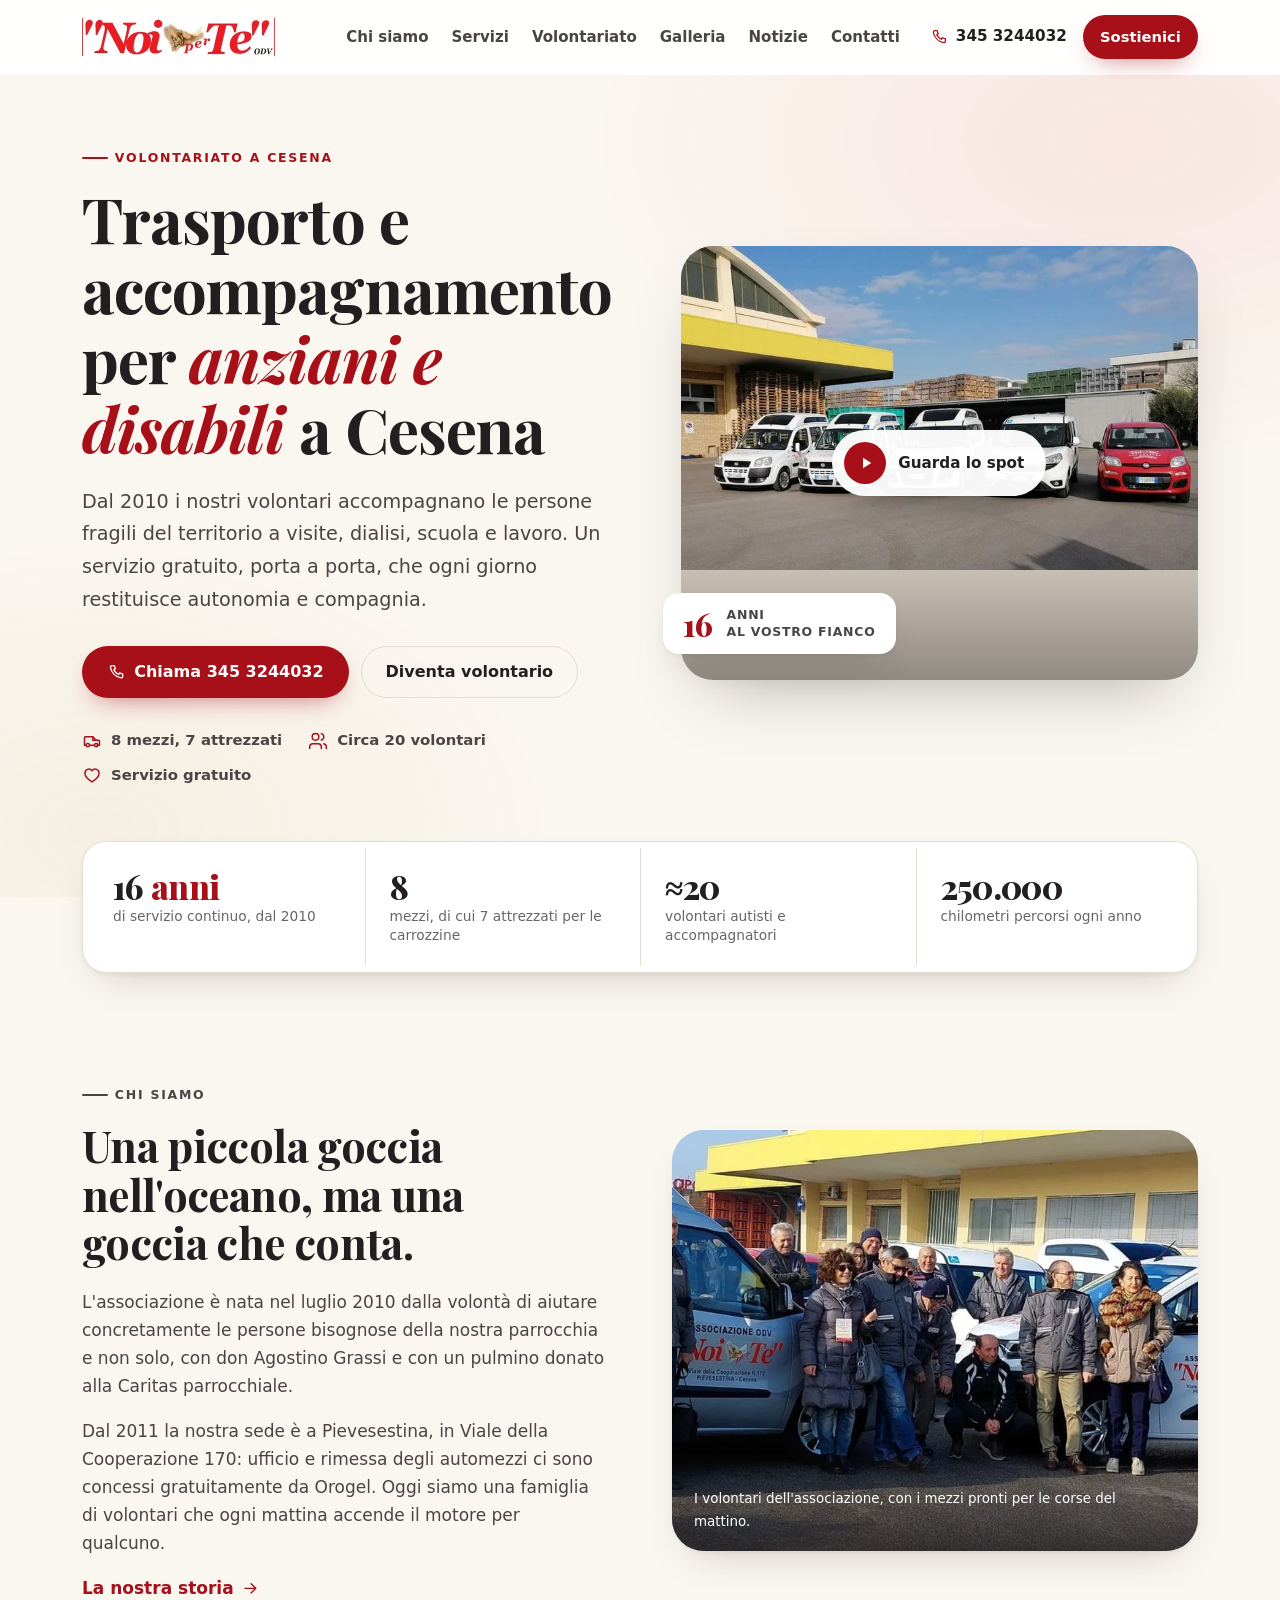
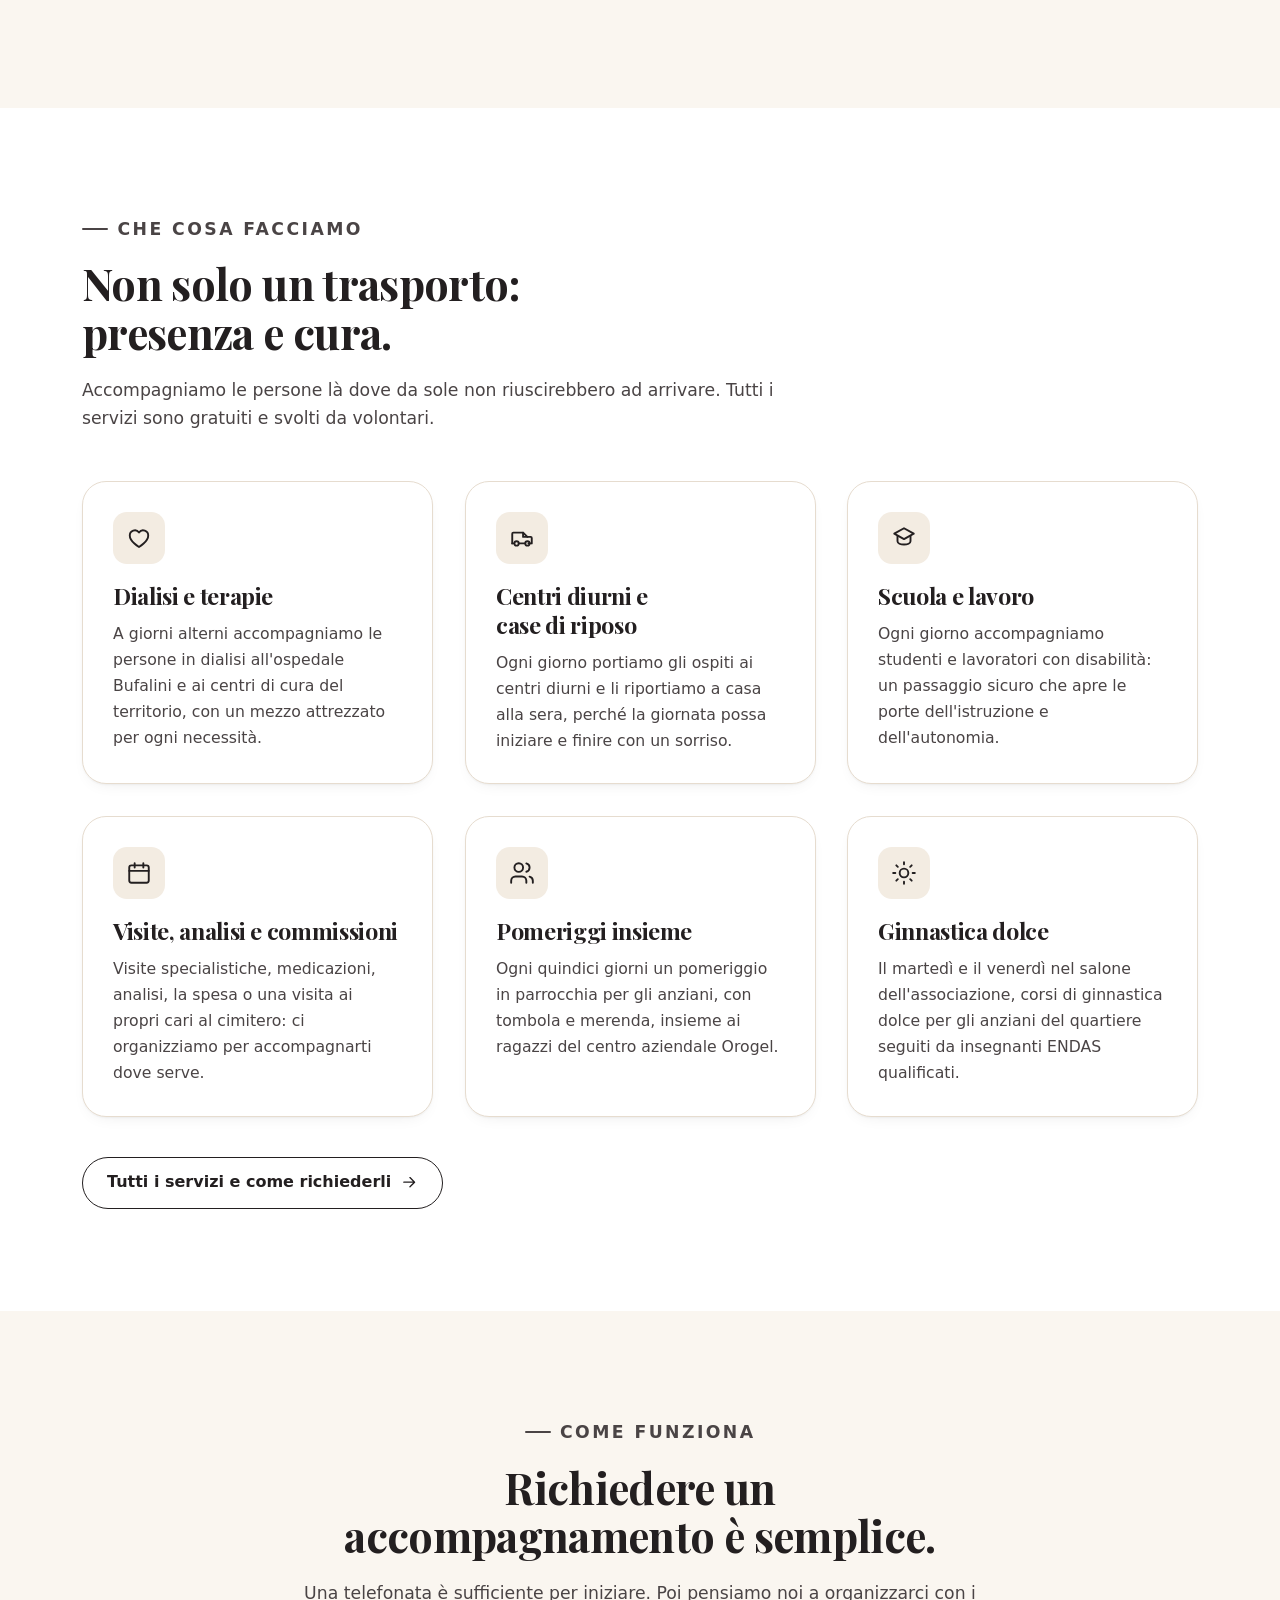
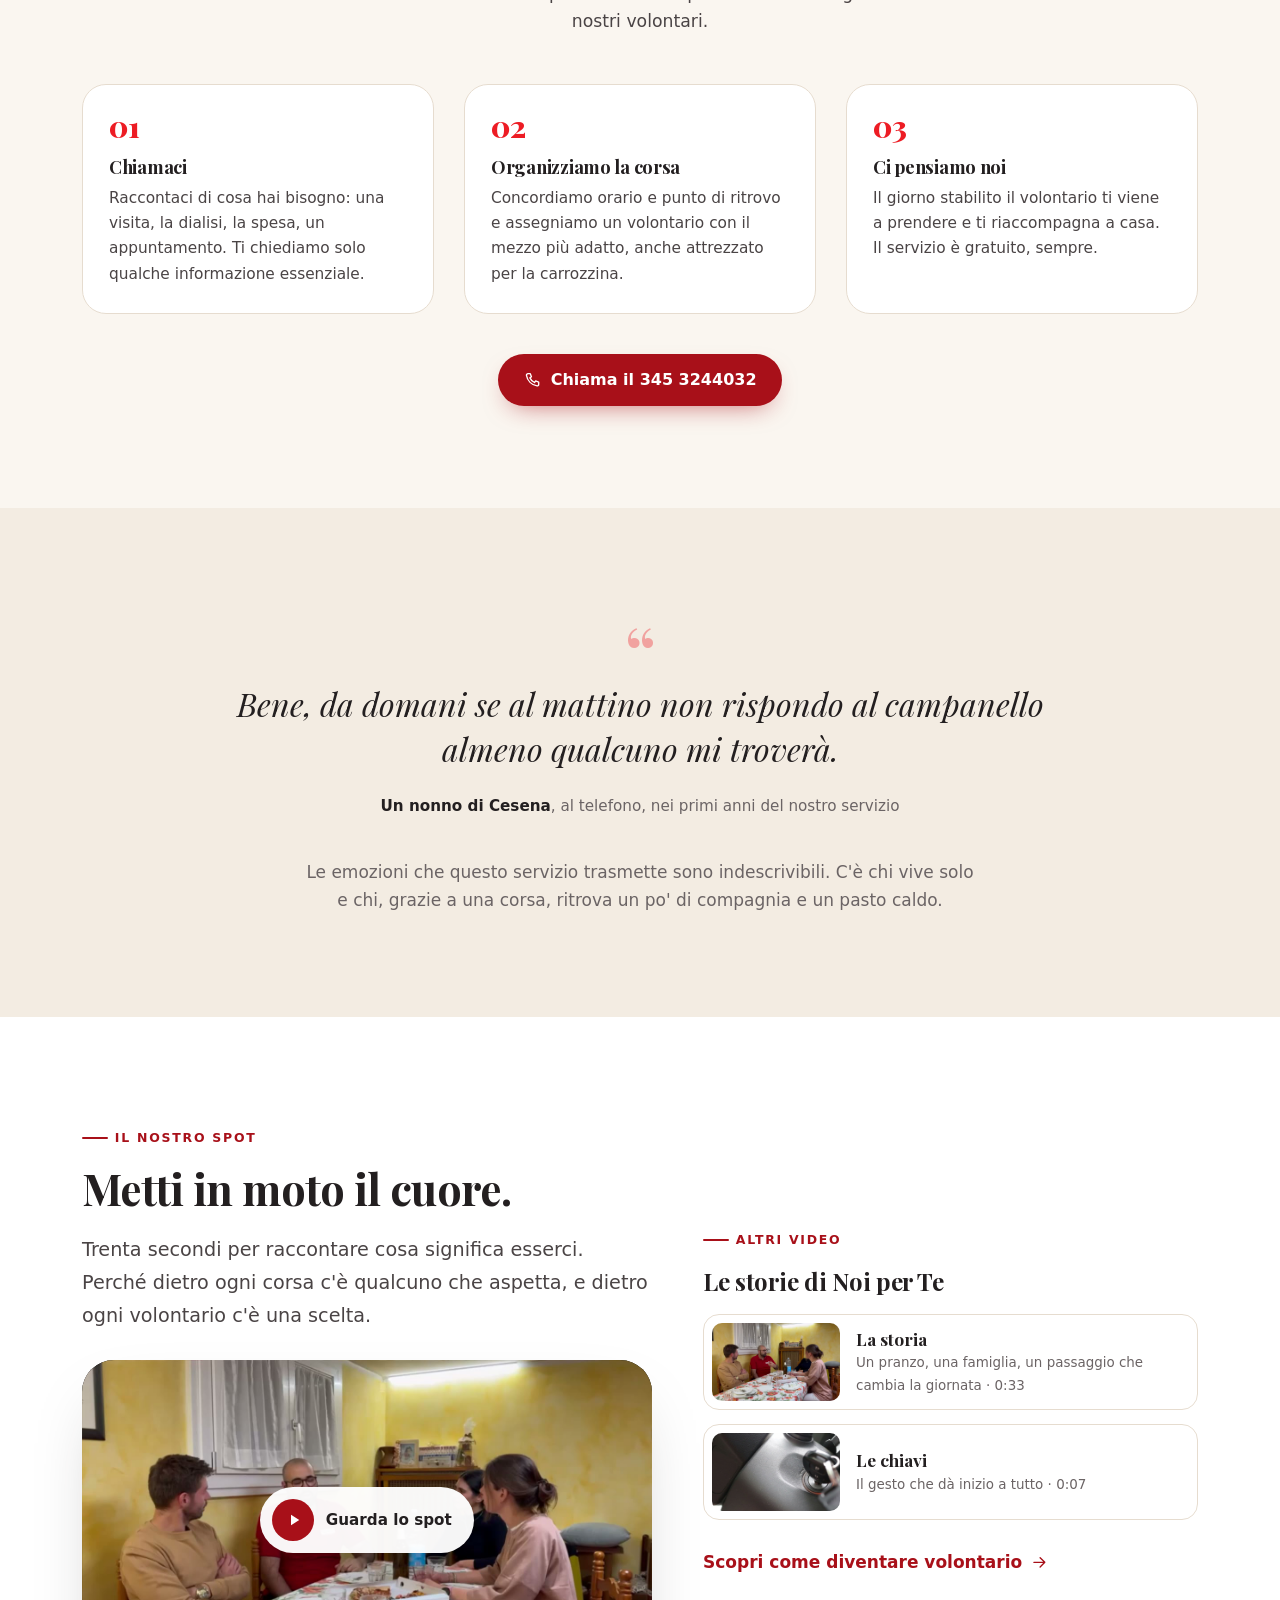
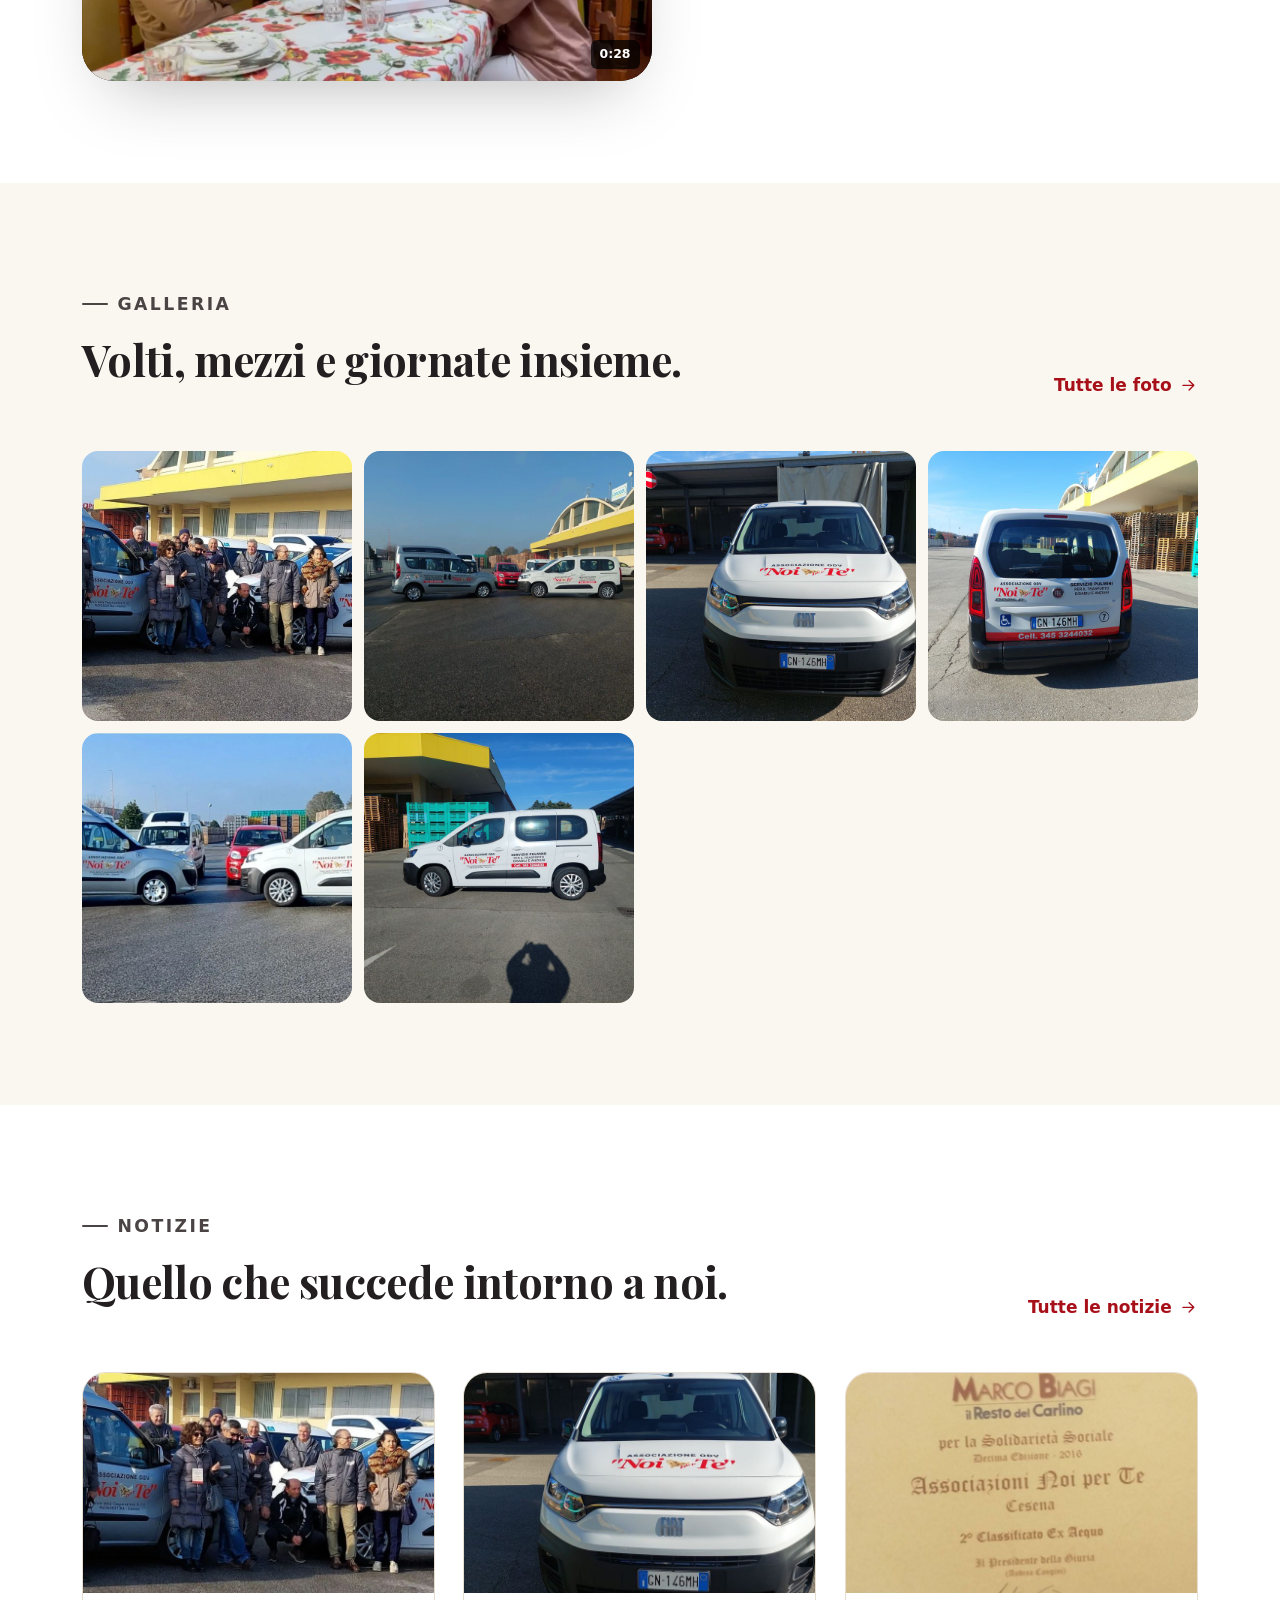
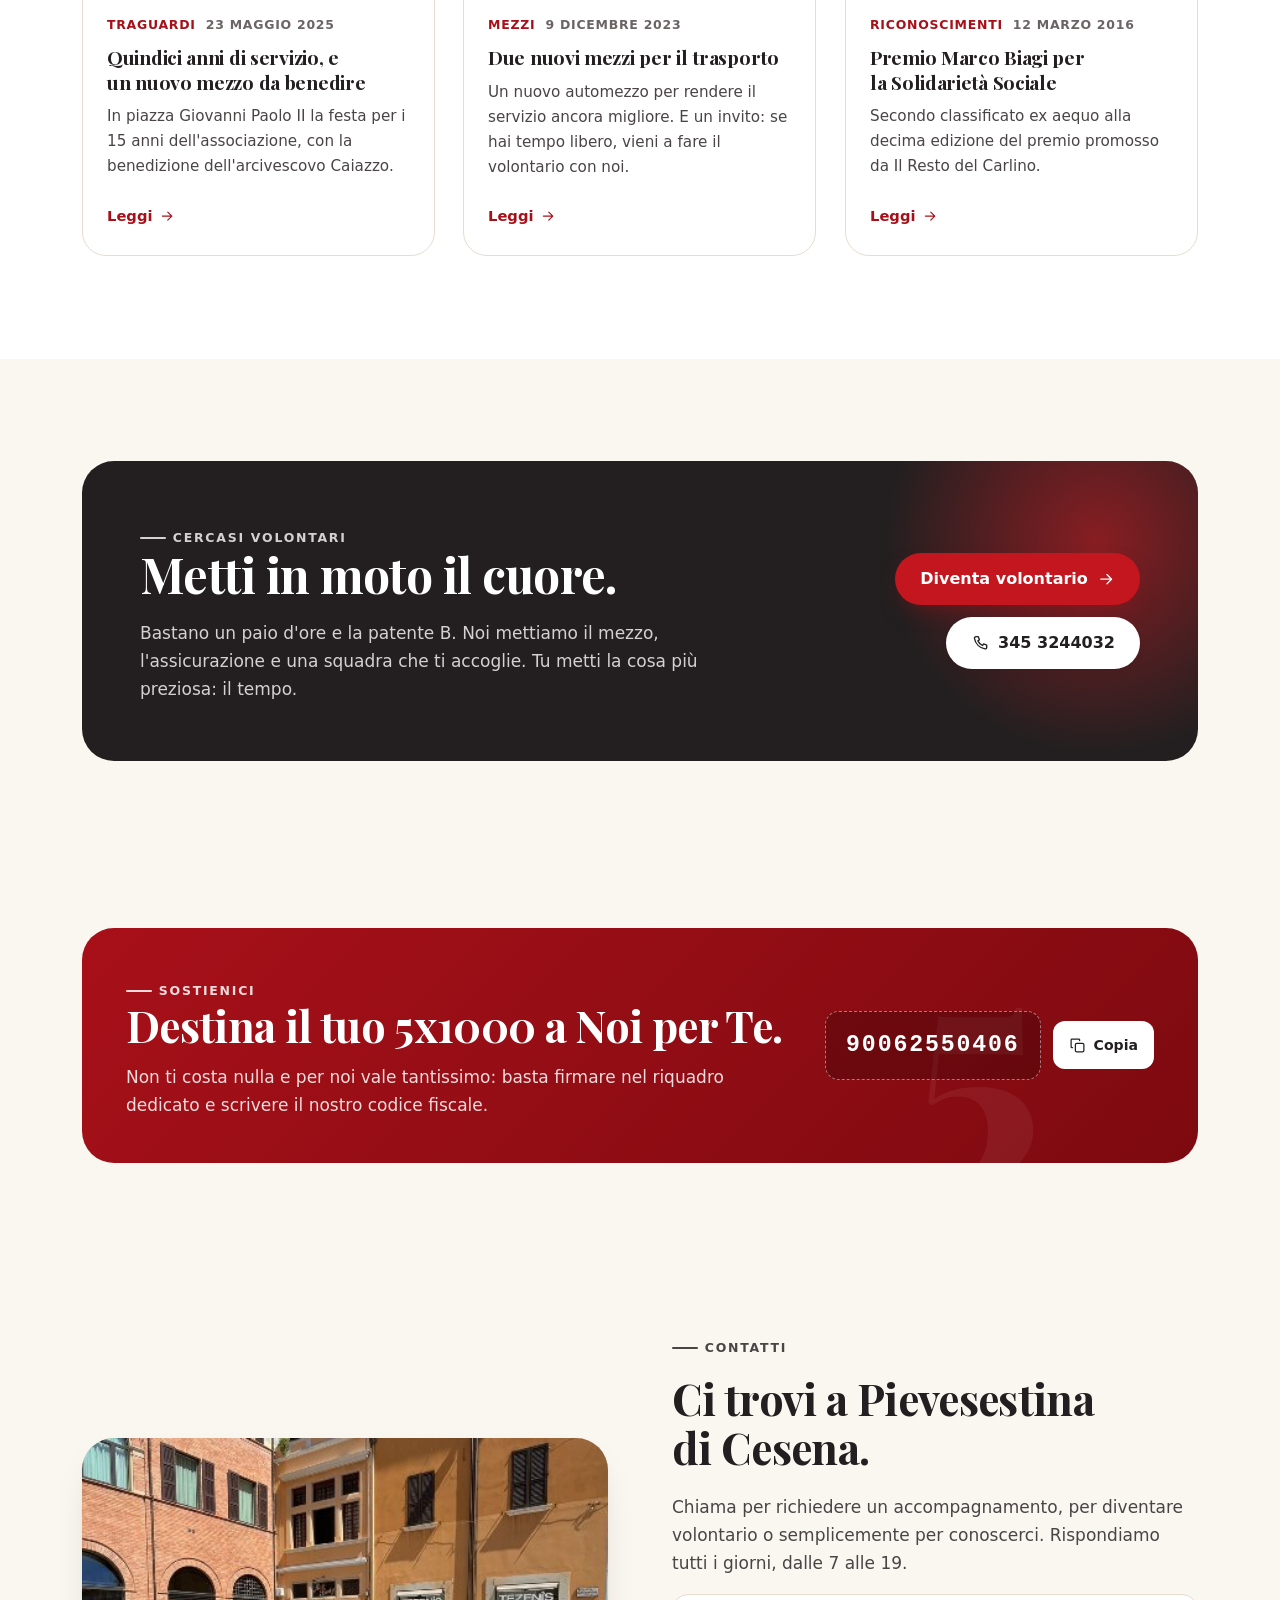
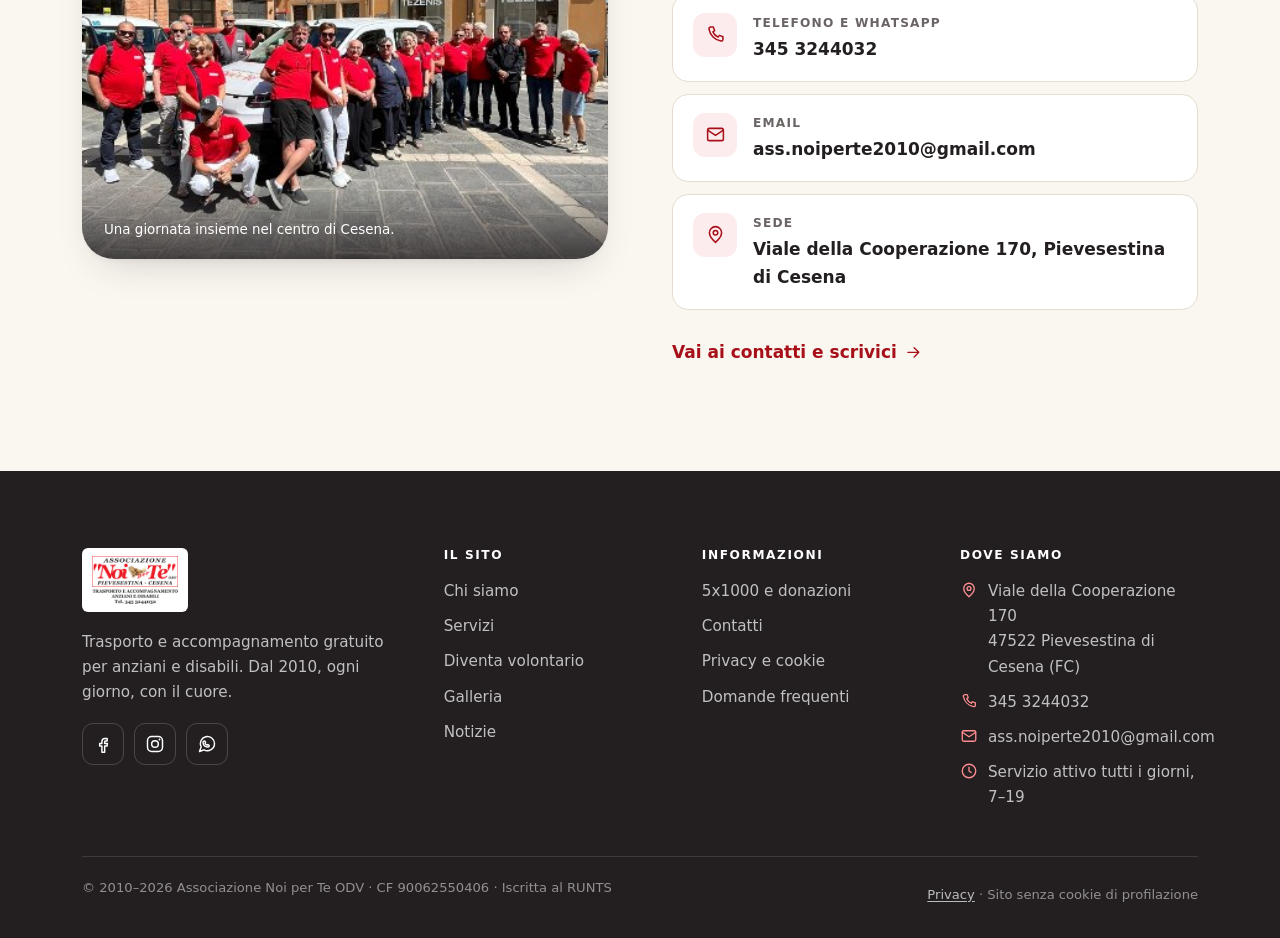
==== commit 543516f9: "Corregge la lightbox in home e rafforza qualità e accessibilità - fix: le foto in home ora aprono la" ====
--- a/index.html
+++ b/index.html
@@ -176,7 +176,7 @@
   </div>
 </header>
 
-<div class="mobile-nav" id="mobile-nav" tabindex="-1" data-drawer hidden>
+<div class="mobile-nav" id="mobile-nav" tabindex="-1" role="dialog" aria-modal="true" aria-label="Menu di navigazione" data-drawer hidden>
   <nav aria-label="Navigazione mobile">
     <ul>
       <li><a class="mobile-link" href="/chi-siamo/">Chi siamo <svg class="icon" aria-hidden="true"><use href="#i-chevron"/></svg></a></li>
@@ -212,7 +212,7 @@
 <main id="main">
 
   <!-- HERO -->
-  <section class="hero">
+  <section class="hero" id="cover">
     <div class="shell hero-grid">
       <div class="hero-copy">
         <p class="eyebrow">Volontariato a Cesena</p>
@@ -273,7 +273,7 @@
   </div>
 
   <!-- CHI SIAMO -->
-  <section class="section" id="chi-siamo">
+  <section class="section" id="chi-siamo"><span class="anchor" id="bio" aria-hidden="true"></span>
     <div class="shell split">
       <div class="split__content reveal">
         <p class="eyebrow">Chi siamo</p>
@@ -290,7 +290,7 @@
   </section>
 
   <!-- SERVIZI -->
-  <section class="section section--white" id="servizi">
+  <section class="section section--white" id="servizi"><span class="anchor" id="services" aria-hidden="true"></span>
     <div class="shell">
       <div class="section-head">
         <p class="eyebrow">Che cosa facciamo</p>
@@ -385,7 +385,7 @@
   </section>
 
   <!-- VIDEO -->
-  <section class="section section--white" id="video">
+  <section class="section section--white" id="video"><span class="anchor" id="videos" aria-hidden="true"></span>
     <div class="shell video-feature">
       <div class="reveal">
         <p class="eyebrow">Il nostro spot</p>
@@ -421,7 +421,7 @@
   </section>
 
   <!-- GALLERIA -->
-  <section class="section">
+  <section class="section" id="photos">
     <div class="shell">
       <div class="section-head section-head--row">
         <div>
@@ -432,18 +432,18 @@
       </div>
 
       <ul class="gallery-grid">
-        <li><a class="gallery-item" href="/assets/img/gruppo-volontari-901.jpg" data-gallery-open data-full="/assets/img/gruppo-volontari-901.jpg" data-alt="Volontarie e volontari riuniti accanto ai pulmini attrezzati" data-caption="Volontarie e volontari dell'associazione accanto ai mezzi, durante una giornata insieme."><img src="/assets/img/gruppo-volontari-720.jpg" alt="Volontarie e volontari riuniti accanto ai pulmini attrezzati" width="720" height="720" loading="lazy" decoding="async"><span class="gallery-tag">Volontari</span></a></li>
-        <li><a class="gallery-item" href="/assets/img/pulmini-in-cortile-1440.jpg" data-gallery-open data-full="/assets/img/pulmini-in-cortile-1440.jpg" data-alt="I pulmini attrezzati parcheggiati nel cortile della sede" data-caption="I mezzi dell'associazione nel cortile della sede, pronti per le attività della giornata."><img src="/assets/img/pulmini-in-cortile-720.jpg" alt="I pulmini attrezzati parcheggiati nel cortile della sede" width="720" height="720" loading="lazy" decoding="async"><span class="gallery-tag">Mezzi</span></a></li>
-        <li><a class="gallery-item" href="/assets/img/fiat-doblo-anteriore-1500.jpg" data-gallery-open data-full="/assets/img/fiat-doblo-anteriore-1500.jpg" data-alt="Il fronte di un Fiat Doblò bianco con il logo Noi per Te sul cofano" data-caption="Il cofano di un mezzo, con il logo dell'associazione."><img src="/assets/img/fiat-doblo-anteriore-720.jpg" alt="Il fronte di un Fiat Doblò bianco con il logo Noi per Te sul cofano" width="720" height="720" loading="lazy" decoding="async"><span class="gallery-tag">Mezzi</span></a></li>
-        <li><a class="gallery-item" href="/assets/img/fiat-doblo-posteriore-1500.jpg" data-gallery-open data-full="/assets/img/fiat-doblo-posteriore-1500.jpg" data-alt="Retro di un pulmino con il logo Noi per Te e il simbolo della carrozzina" data-caption="Il retro di uno dei mezzi: il simbolo della carrozzina e il numero per le prenotazioni."><img src="/assets/img/fiat-doblo-posteriore-720.jpg" alt="Retro di un pulmino con il logo Noi per Te e il simbolo della carrozzina" width="720" height="720" loading="lazy" decoding="async"><span class="gallery-tag">Mezzi</span></a></li>
-        <li><a class="gallery-item" href="/assets/img/pulmini-in-fila-823.jpg" data-gallery-open data-full="/assets/img/pulmini-in-fila-823.jpg" data-alt="Tre pulmini attrezzati allineati nel piazzale" data-caption="I pulmini attrezzati per il sollevamento delle carrozzine, allineati nel piazzale."><img src="/assets/img/pulmini-in-fila-720.jpg" alt="Tre pulmini attrezzati allineati nel piazzale" width="720" height="720" loading="lazy" decoding="async"><span class="gallery-tag">Mezzi</span></a></li>
-        <li><a class="gallery-item" href="/assets/img/fiat-doblo-di-profilo-720.jpg" data-gallery-open data-full="/assets/img/fiat-doblo-di-profilo-720.jpg" data-alt="Fiat Doblò bianco con il logo dell'associazione sul fianco" data-caption="Un Fiat Doblò allestito: sul fianco il logo dell'associazione e il numero da chiamare."><img src="/assets/img/fiat-doblo-di-profilo-720.jpg" alt="Fiat Doblò bianco con il logo dell'associazione sul fianco" width="720" height="720" loading="lazy" decoding="async"><span class="gallery-tag">Mezzi</span></a></li>
+        <li data-gallery-item data-cat="volontari"><a class="gallery-item" href="/assets/img/gruppo-volontari-901.jpg" data-gallery-open data-full="/assets/img/gruppo-volontari-901.jpg" data-alt="Volontarie e volontari riuniti accanto ai pulmini attrezzati" data-caption="Volontarie e volontari dell'associazione accanto ai mezzi, durante una giornata insieme."><img src="/assets/img/gruppo-volontari-720.jpg" alt="Volontarie e volontari riuniti accanto ai pulmini attrezzati" width="720" height="720" loading="lazy" decoding="async"><span class="gallery-tag">Volontari</span></a></li>
+        <li data-gallery-item data-cat="mezzi"><a class="gallery-item" href="/assets/img/pulmini-in-cortile-1440.jpg" data-gallery-open data-full="/assets/img/pulmini-in-cortile-1440.jpg" data-alt="I pulmini attrezzati parcheggiati nel cortile della sede" data-caption="I mezzi dell'associazione nel cortile della sede, pronti per le attività della giornata."><img src="/assets/img/pulmini-in-cortile-720.jpg" alt="I pulmini attrezzati parcheggiati nel cortile della sede" width="720" height="720" loading="lazy" decoding="async"><span class="gallery-tag">Mezzi</span></a></li>
+        <li data-gallery-item data-cat="mezzi"><a class="gallery-item" href="/assets/img/fiat-doblo-anteriore-1500.jpg" data-gallery-open data-full="/assets/img/fiat-doblo-anteriore-1500.jpg" data-alt="Il fronte di un Fiat Doblò bianco con il logo Noi per Te sul cofano" data-caption="Il cofano di un mezzo, con il logo dell'associazione."><img src="/assets/img/fiat-doblo-anteriore-720.jpg" alt="Il fronte di un Fiat Doblò bianco con il logo Noi per Te sul cofano" width="720" height="720" loading="lazy" decoding="async"><span class="gallery-tag">Mezzi</span></a></li>
+        <li data-gallery-item data-cat="mezzi"><a class="gallery-item" href="/assets/img/fiat-doblo-posteriore-1500.jpg" data-gallery-open data-full="/assets/img/fiat-doblo-posteriore-1500.jpg" data-alt="Retro di un pulmino con il logo Noi per Te e il simbolo della carrozzina" data-caption="Il retro di uno dei mezzi: il simbolo della carrozzina e il numero per le prenotazioni."><img src="/assets/img/fiat-doblo-posteriore-720.jpg" alt="Retro di un pulmino con il logo Noi per Te e il simbolo della carrozzina" width="720" height="720" loading="lazy" decoding="async"><span class="gallery-tag">Mezzi</span></a></li>
+        <li data-gallery-item data-cat="mezzi"><a class="gallery-item" href="/assets/img/pulmini-in-fila-823.jpg" data-gallery-open data-full="/assets/img/pulmini-in-fila-823.jpg" data-alt="Tre pulmini attrezzati allineati nel piazzale" data-caption="I pulmini attrezzati per il sollevamento delle carrozzine, allineati nel piazzale."><img src="/assets/img/pulmini-in-fila-720.jpg" alt="Tre pulmini attrezzati allineati nel piazzale" width="720" height="720" loading="lazy" decoding="async"><span class="gallery-tag">Mezzi</span></a></li>
+        <li data-gallery-item data-cat="mezzi"><a class="gallery-item" href="/assets/img/fiat-doblo-di-profilo-720.jpg" data-gallery-open data-full="/assets/img/fiat-doblo-di-profilo-720.jpg" data-alt="Fiat Doblò bianco con il logo dell'associazione sul fianco" data-caption="Un Fiat Doblò allestito: sul fianco il logo dell'associazione e il numero da chiamare."><img src="/assets/img/fiat-doblo-di-profilo-720.jpg" alt="Fiat Doblò bianco con il logo dell'associazione sul fianco" width="720" height="720" loading="lazy" decoding="async"><span class="gallery-tag">Mezzi</span></a></li>
       </ul>
     </div>
   </section>
 
   <!-- NOTIZIE -->
-  <section class="section section--white">
+  <section class="section section--white" id="thoughts"><span class="anchor" id="open_text" aria-hidden="true"></span>
     <div class="shell">
       <div class="section-head section-head--row">
         <div>
@@ -531,7 +531,7 @@
   </section>
 
   <!-- CONTATTI -->
-  <section class="section" id="contatti">
+  <section class="section" id="contatti"><span class="anchor" id="contacts" aria-hidden="true"></span><span class="anchor" id="checkins" aria-hidden="true"></span>
     <div class="shell split split--reverse">
       <div class="split__content reveal">
         <p class="eyebrow">Contatti</p>
--- a/assets/css/style.css
+++ b/assets/css/style.css
@@ -163,6 +163,11 @@
 ::selection {
   background: var(--red);
   color: #fff;
+}
+.anchor {
+  display: block;
+  height: 0;
+  scroll-margin-top: 100px;
 }
 
 /* --------------------------------------------------------- Accessibility - */
@@ -188,6 +193,12 @@
   top: 0;
   color: #fff;
 }
+.site-footer :focus-visible,
+.cta-band :focus-visible,
+.code-card :focus-visible,
+.section--ink :focus-visible {
+  outline-color: #fff;
+}
 .sr-only {
   position: absolute !important;
   width: 1px;
@@ -210,9 +221,6 @@
 .shell--narrow {
   max-width: 820px;
 }
-.shell--wide {
-  max-width: 1320px;
-}
 .section {
   padding-block: var(--section);
 }
@@ -224,20 +232,6 @@
 }
 .section--sand {
   background: var(--sand);
-}
-.section--ink {
-  background: var(--ink);
-  color: var(--cream);
-}
-.section--ink h2,
-.section--ink h3 {
-  color: #fff;
-}
-.section--ink a {
-  color: #fff;
-}
-.stack > * + * {
-  margin-top: 1rem;
 }
 .grid {
   display: grid;
@@ -255,11 +249,9 @@
 .center {
   text-align: center;
 }
-.mt-0 { margin-top: 0; }
 .mt-2 { margin-top: 1rem; }
 .mt-3 { margin-top: 1.75rem; }
 .mt-4 { margin-top: 2.5rem; }
-.mb-0 { margin-bottom: 0; }
 
 /* --------------------------------------------------------- Typography ---- */
 .eyebrow {
@@ -318,8 +310,6 @@
   color: var(--ink-2);
   font-size: 1.08rem;
 }
-.text-red { color: var(--red-700); }
-.italic { font-style: italic; }
 
 /* --------------------------------------------------------- Buttons ------- */
 .btn {
@@ -368,13 +358,6 @@
   --btn-bg: var(--red-600);
   box-shadow: 0 16px 32px -14px rgba(168, 16, 25, 0.7);
 }
-.btn--ink {
-  --btn-bg: var(--ink);
-  --btn-fg: #fff;
-}
-.btn--ink:hover {
-  --btn-bg: #000;
-}
 .btn--outline {
   --btn-bg: transparent;
   --btn-fg: var(--ink);
@@ -442,10 +425,6 @@
   stroke-width: 1.75;
   stroke-linecap: round;
   stroke-linejoin: round;
-}
-.icon--fill {
-  fill: currentColor;
-  stroke: none;
 }
 
 /* --------------------------------------------------------- Header -------- */
@@ -863,6 +842,20 @@
   font-size: 0.86rem;
   line-height: 1.35;
   color: var(--muted);
+}
+
+.stat-card__num {
+  display: block;
+  margin-bottom: 6px;
+  font-family: var(--font-serif);
+  font-size: clamp(1.9rem, 2.8vw, 2.4rem);
+  font-weight: 800;
+  line-height: 1;
+  letter-spacing: -0.02em;
+  color: var(--red-700);
+}
+.stat-card h3 {
+  margin-bottom: 0.35em;
 }
 
 /* --------------------------------------------------------- Cards --------- */
@@ -2166,41 +2159,9 @@
   font-size: 0.8rem;
   font-weight: 600;
 }
-.avatar-list {
-  display: flex;
-  flex-wrap: wrap;
-  gap: 14px;
-  margin: 0;
-  padding: 0;
-  list-style: none;
-}
-.avatar-list li {
-  margin: 0;
-  display: flex;
-  align-items: center;
-  gap: 10px;
-  padding: 10px 14px;
-  border: 1px solid var(--line);
-  border-radius: var(--pill);
-  background: #fff;
-  font-size: 0.86rem;
-  color: var(--ink-2);
-}
-.avatar-list .dot {
-  width: 8px;
-  height: 8px;
-  border-radius: 50%;
-  background: var(--red);
-}
 .updated-note {
   font-size: 0.8rem;
   color: var(--muted);
-}
-.divider {
-  height: 1px;
-  background: var(--line);
-  border: 0;
-  margin-block: clamp(30px, 5vw, 56px);
 }
 
 /* Reveal on scroll */
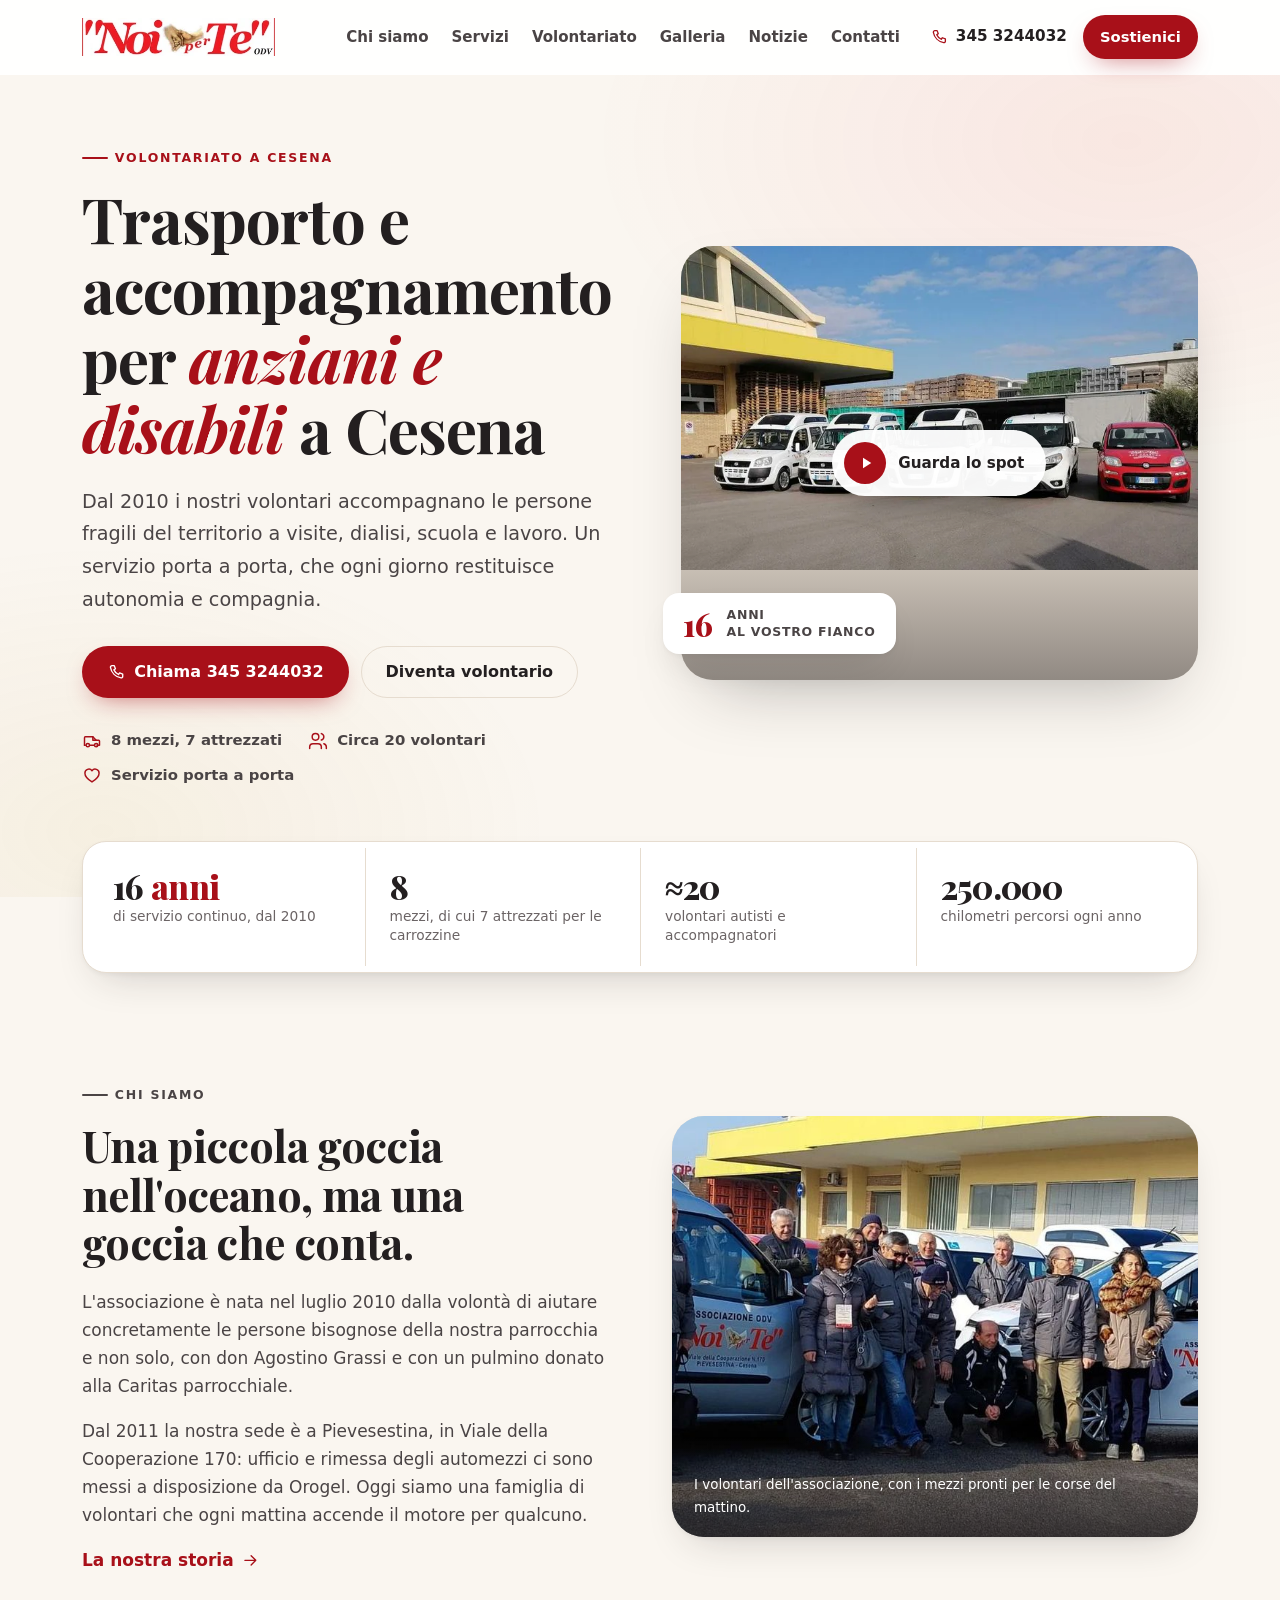
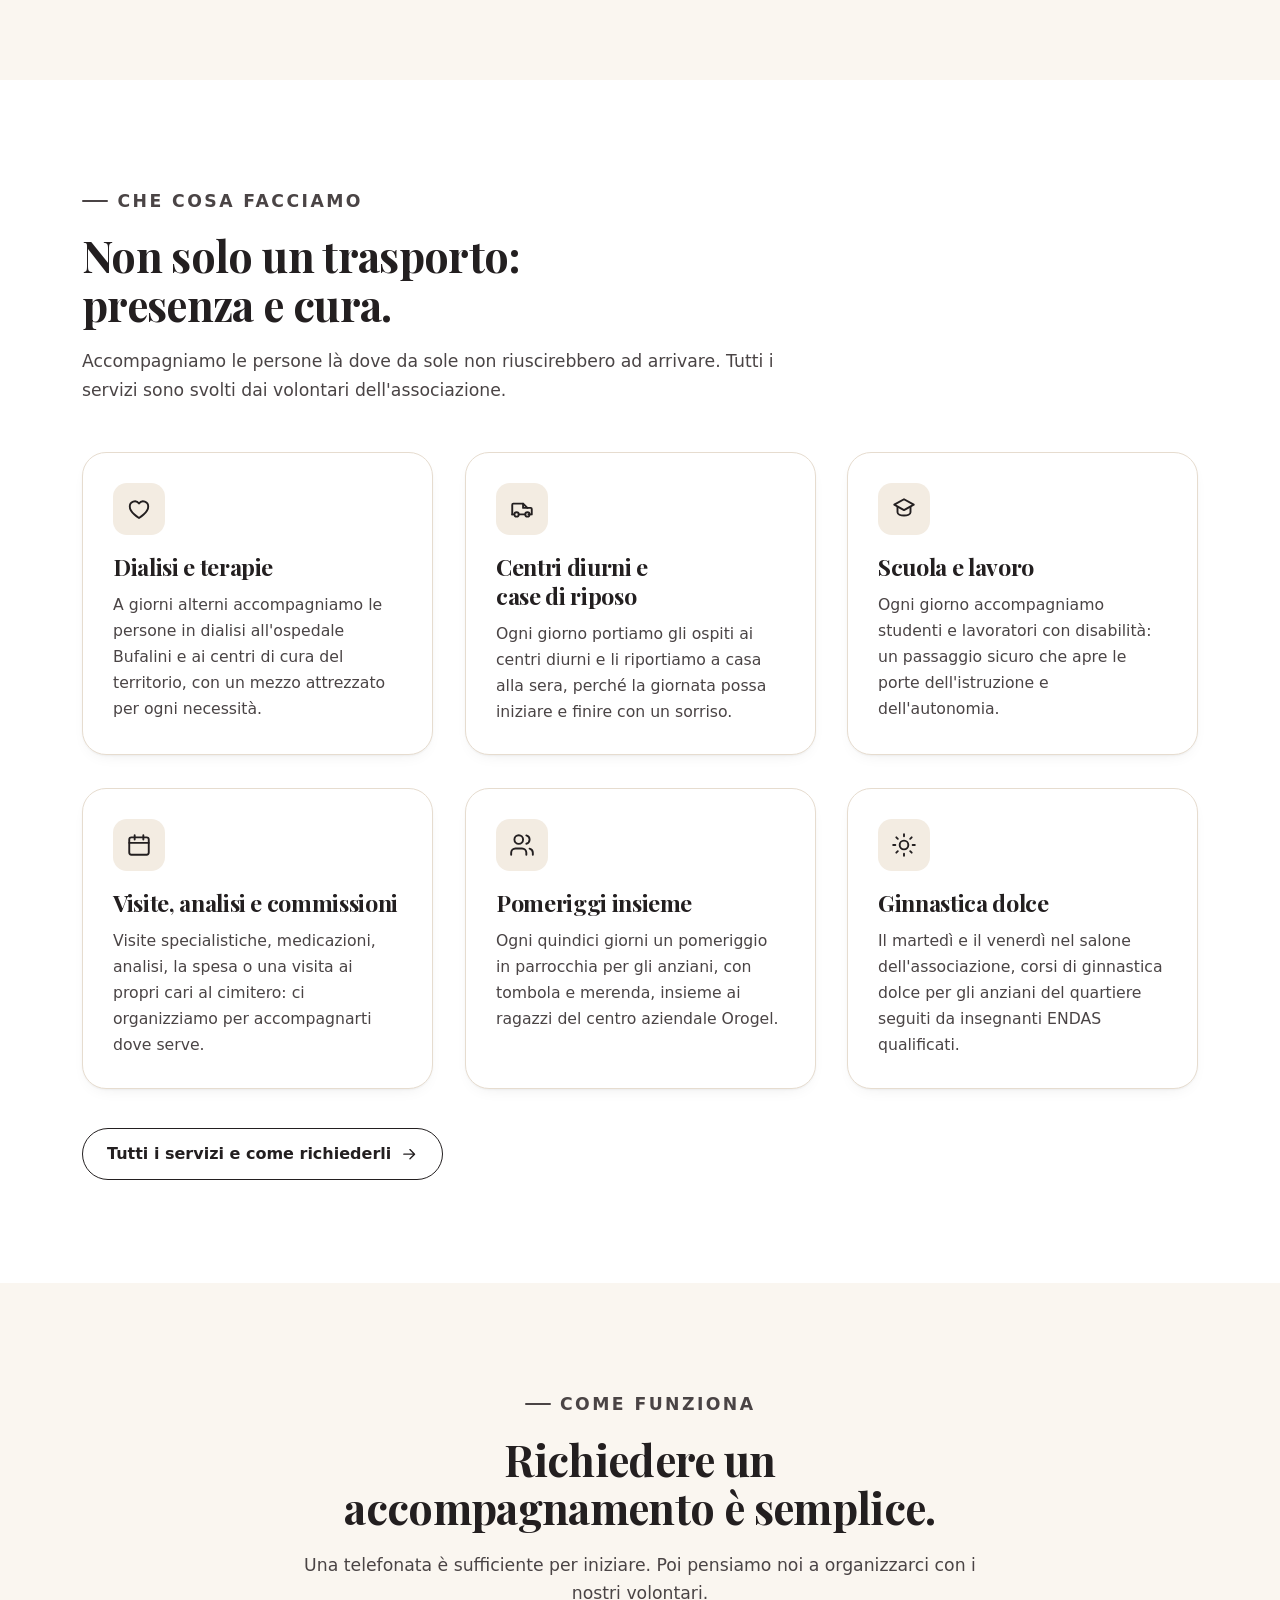
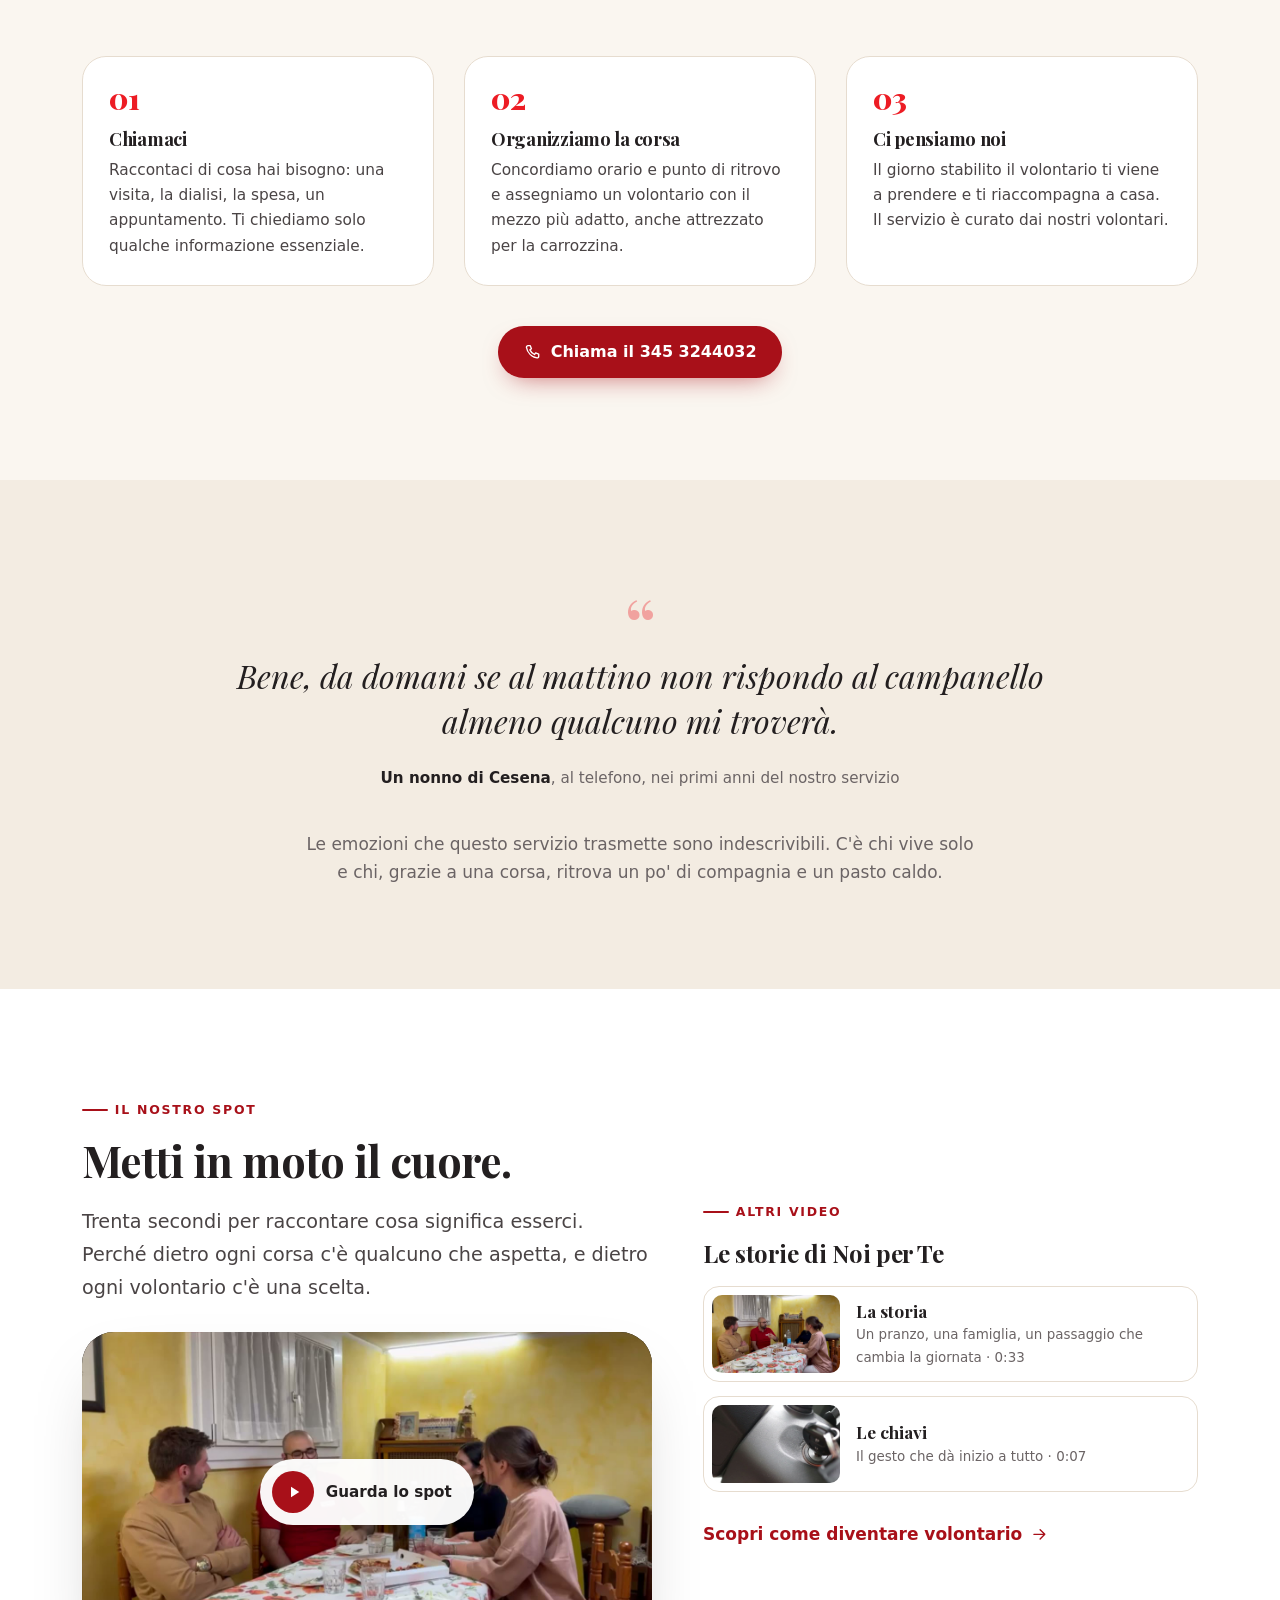
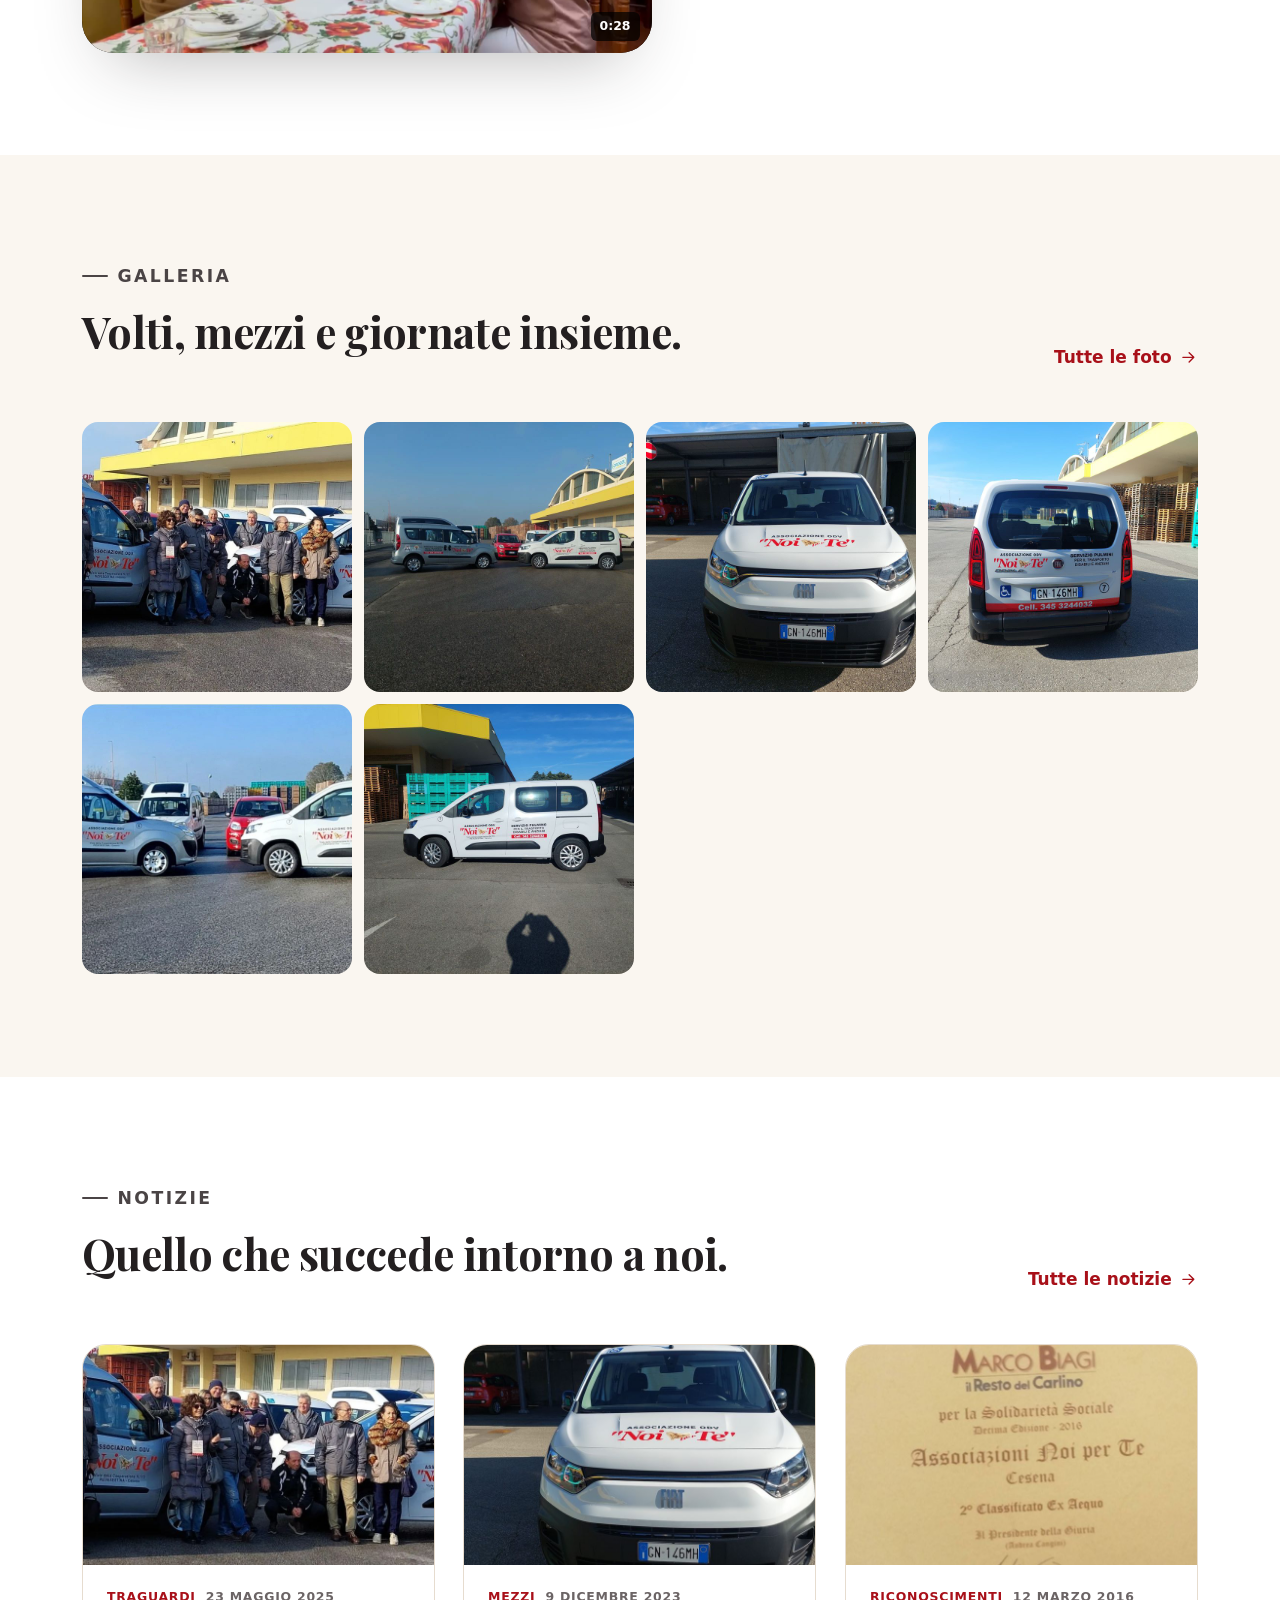
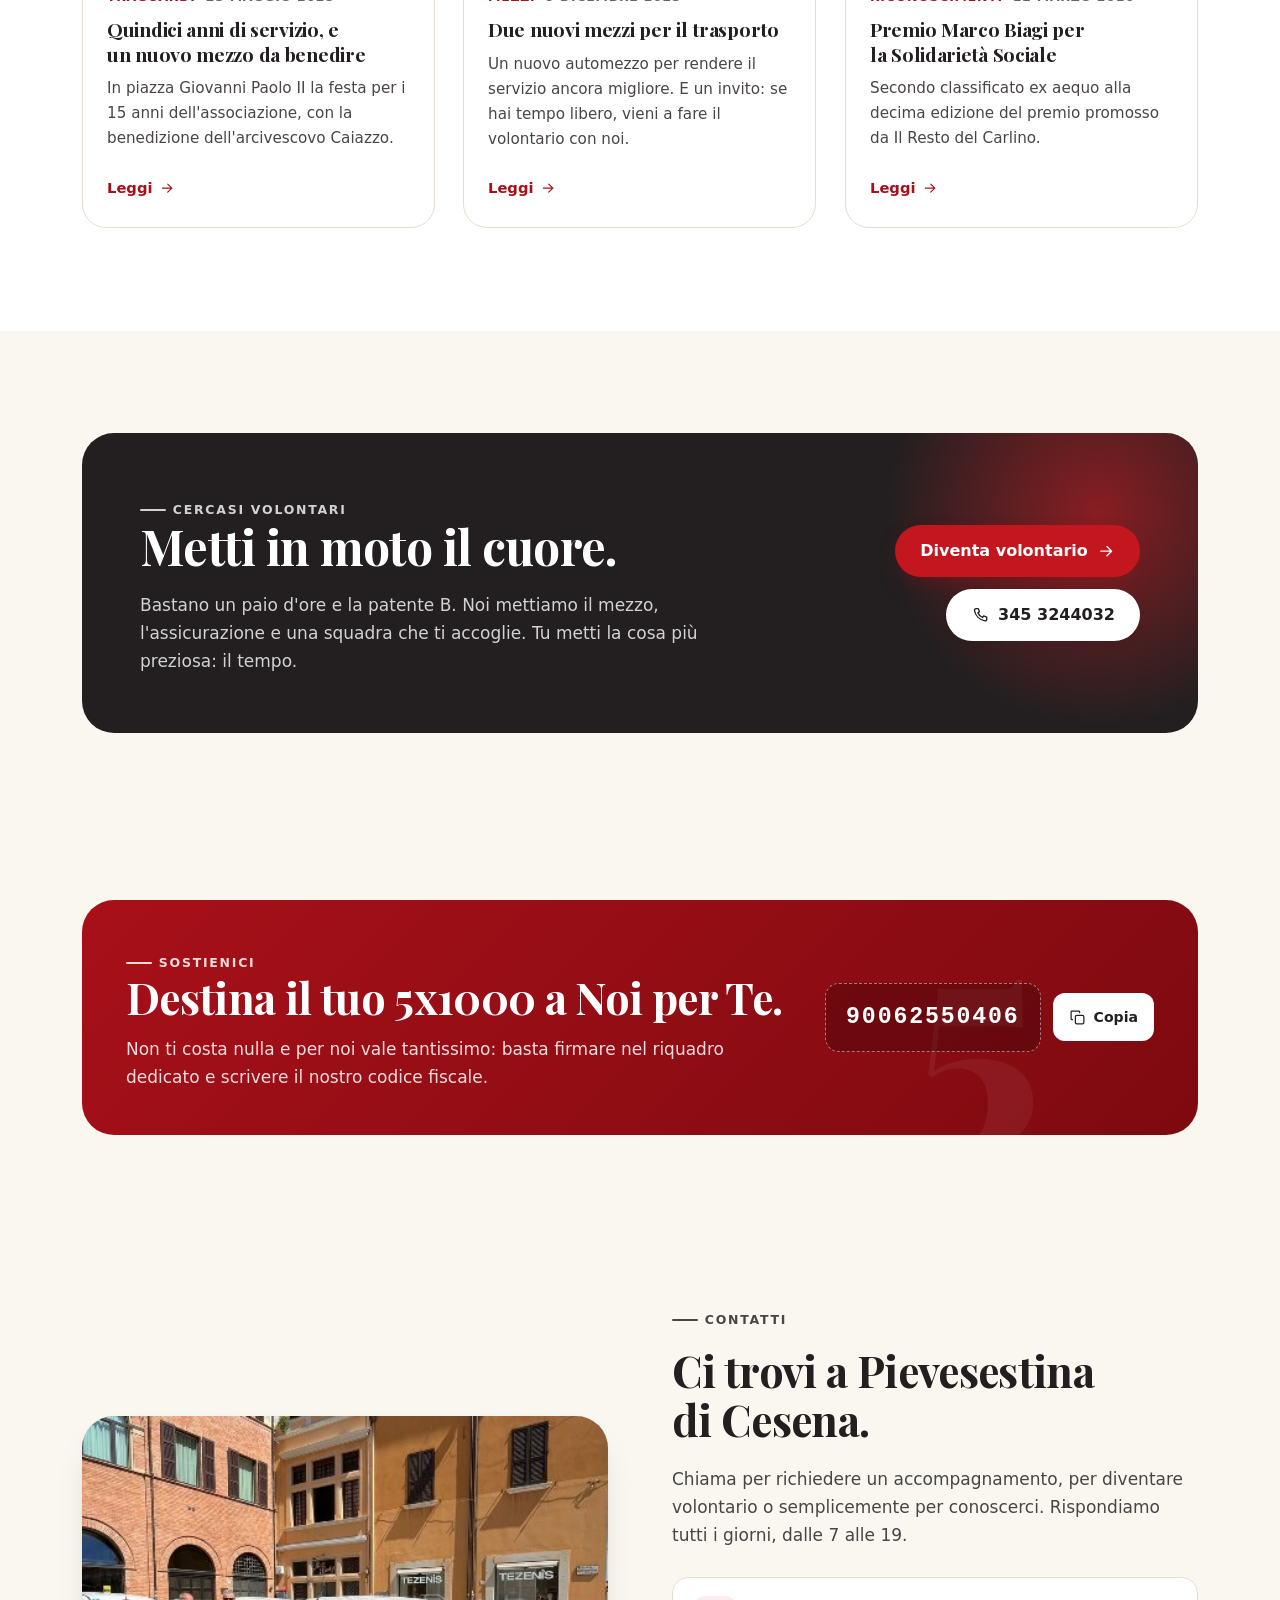
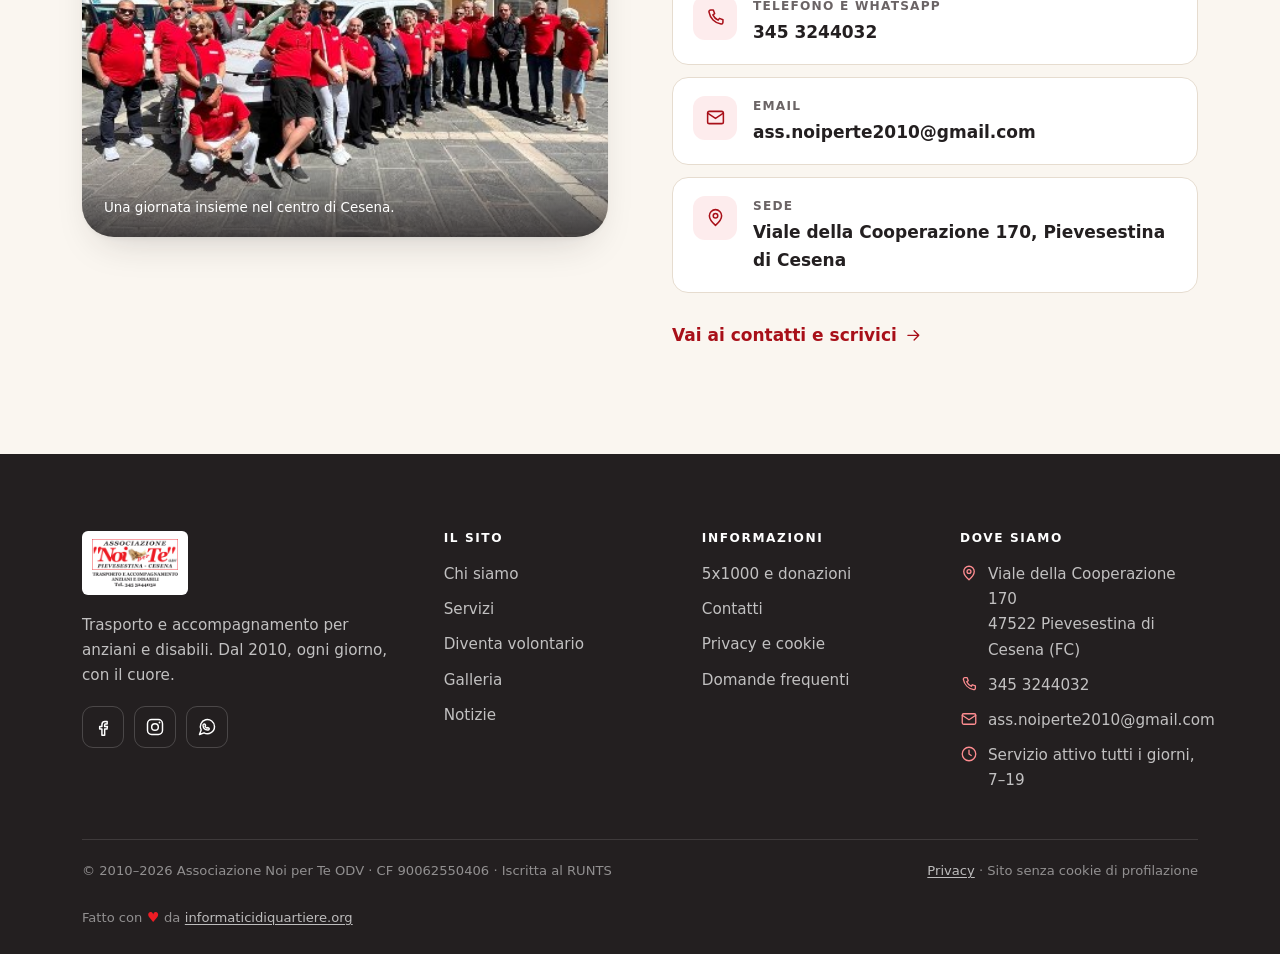
==== commit 4d193a06: "Toglie l'indicazione di servizio gratuito, aggiunge il credito e sistema le spaziature - rimosso ogn" ====
--- a/index.html
+++ b/index.html
@@ -5,7 +5,7 @@
   <meta name="viewport" content="width=device-width, initial-scale=1">
 
   <title>Trasporto anziani e disabili a Cesena | Noi per Te ODV</title>
-  <meta name="description" content="Dal 2010 a Cesena accompagniamo gratis anziani e disabili a visite, dialisi, scuola e lavoro. 8 mezzi attrezzati e 20 volontari. Chiama il 345 3244032.">
+  <meta name="description" content="Dal 2010 a Cesena accompagniamo anziani e disabili a visite, dialisi, scuola e lavoro. 8 mezzi attrezzati e 20 volontari. Chiama il 345 3244032.">
   <link rel="canonical" href="https://www.noiperte.it/">
   <meta name="robots" content="index, follow, max-image-preview:large, max-snippet:-1">
   <meta name="author" content="Associazione Noi per Te ODV">
@@ -16,7 +16,7 @@
   <meta property="og:site_name" content="Associazione Noi per Te ODV">
   <meta property="og:locale" content="it_IT">
   <meta property="og:title" content="Trasporto anziani e disabili a Cesena | Noi per Te ODV">
-  <meta property="og:description" content="Dal 2010 accompagniamo gratis anziani e disabili a visite, dialisi, scuola e lavoro. 8 mezzi attrezzati e 20 volontari a Cesena.">
+  <meta property="og:description" content="Dal 2010 accompagniamo anziani e disabili a visite, dialisi, scuola e lavoro. 8 mezzi attrezzati e 20 volontari a Cesena.">
   <meta property="og:url" content="https://www.noiperte.it/">
   <meta property="og:image" content="https://www.noiperte.it/og-image.jpg">
   <meta property="og:image:width" content="1200">
@@ -24,7 +24,7 @@
   <meta property="og:image:alt" content="I pulmini dell'Associazione Noi per Te davanti alla sede di Pievesestina di Cesena">
   <meta name="twitter:card" content="summary_large_image">
   <meta name="twitter:title" content="Trasporto anziani e disabili a Cesena | Noi per Te ODV">
-  <meta name="twitter:description" content="Dal 2010 accompagniamo gratis anziani e disabili a visite, dialisi, scuola e lavoro. 8 mezzi attrezzati e 20 volontari a Cesena.">
+  <meta name="twitter:description" content="Dal 2010 accompagniamo anziani e disabili a visite, dialisi, scuola e lavoro. 8 mezzi attrezzati e 20 volontari a Cesena.">
   <meta name="twitter:image" content="https://www.noiperte.it/og-image.jpg">
 
   <link rel="icon" href="/favicon.ico" sizes="32x32">
@@ -48,7 +48,7 @@
         "url": "https://www.noiperte.it/",
         "logo": "https://www.noiperte.it/assets/img/logo-full.png",
         "image": "https://www.noiperte.it/og-image.jpg",
-        "description": "Organizzazione di volontariato di Pievesestina di Cesena che dal 2010 offre gratuitamente trasporto e accompagnamento a persone anziane, disabili e non autosufficienti.",
+        "description": "Organizzazione di volontariato di Pievesestina di Cesena che dal 2010 offre trasporto e accompagnamento a persone anziane, disabili e non autosufficienti.",
         "foundingDate": "2010-07",
         "taxID": "90062550406",
         "nonprofitStatus": "Organizzazione di Volontariato iscritta al RUNTS",
@@ -97,7 +97,7 @@
         "@id": "https://www.noiperte.it/#pagina",
         "url": "https://www.noiperte.it/",
         "name": "Trasporto anziani e disabili a Cesena | Noi per Te ODV",
-        "description": "Dal 2010 a Cesena accompagniamo gratis anziani e disabili a visite, dialisi, scuola e lavoro. 8 mezzi attrezzati e 20 volontari.",
+        "description": "Dal 2010 a Cesena accompagniamo anziani e disabili a visite, dialisi, scuola e lavoro. 8 mezzi attrezzati e 20 volontari.",
         "isPartOf": { "@id": "https://www.noiperte.it/#sito" },
         "about": { "@id": "https://www.noiperte.it/#organizzazione" },
         "inLanguage": "it-IT",
@@ -217,7 +217,7 @@
       <div class="hero-copy">
         <p class="eyebrow">Volontariato a Cesena</p>
         <h1>Trasporto e accompagnamento per <em>anziani e disabili</em> a Cesena</h1>
-        <p class="lead">Dal 2010 i nostri volontari accompagnano le persone fragili del territorio a visite, dialisi, scuola e lavoro. Un servizio gratuito, porta a porta, che ogni giorno restituisce autonomia e compagnia.</p>
+        <p class="lead">Dal 2010 i nostri volontari accompagnano le persone fragili del territorio a visite, dialisi, scuola e lavoro. Un servizio porta a porta, che ogni giorno restituisce autonomia e compagnia.</p>
         <div class="hero-actions">
           <a class="btn btn--primary" href="tel:+393453244032">
             <svg class="icon" aria-hidden="true"><use href="#i-phone"/></svg> Chiama 345 3244032
@@ -227,7 +227,7 @@
         <ul class="hero-facts">
           <li><svg class="icon" aria-hidden="true"><use href="#i-van"/></svg> 8 mezzi, 7 attrezzati</li>
           <li><svg class="icon" aria-hidden="true"><use href="#i-users"/></svg> Circa 20 volontari</li>
-          <li><svg class="icon" aria-hidden="true"><use href="#i-heart"/></svg> Servizio gratuito</li>
+          <li><svg class="icon" aria-hidden="true"><use href="#i-heart"/></svg> Servizio porta a porta</li>
         </ul>
       </div>
 
@@ -279,7 +279,7 @@
         <p class="eyebrow">Chi siamo</p>
         <h2>Una piccola goccia nell'oceano, ma una goccia che conta.</h2>
         <p>L'associazione è nata nel luglio 2010 dalla volontà di aiutare concretamente le persone bisognose della nostra parrocchia e non solo, con don Agostino Grassi e con un pulmino donato alla Caritas parrocchiale.</p>
-        <p>Dal 2011 la nostra sede è a Pievesestina, in Viale della Cooperazione 170: ufficio e rimessa degli automezzi ci sono concessi gratuitamente da Orogel. Oggi siamo una famiglia di volontari che ogni mattina accende il motore per qualcuno.</p>
+        <p>Dal 2011 la nostra sede è a Pievesestina, in Viale della Cooperazione 170: ufficio e rimessa degli automezzi ci sono messi a disposizione da Orogel. Oggi siamo una famiglia di volontari che ogni mattina accende il motore per qualcuno.</p>
         <a class="link-arrow" href="/chi-siamo/">La nostra storia <svg class="icon" aria-hidden="true"><use href="#i-arrow"/></svg></a>
       </div>
       <figure class="split__media reveal" data-delay="1">
@@ -295,7 +295,7 @@
       <div class="section-head">
         <p class="eyebrow">Che cosa facciamo</p>
         <h2>Non solo un trasporto: presenza e cura.</h2>
-        <p>Accompagniamo le persone là dove da sole non riuscirebbero ad arrivare. Tutti i servizi sono gratuiti e svolti da volontari.</p>
+        <p>Accompagniamo le persone là dove da sole non riuscirebbero ad arrivare. Tutti i servizi sono svolti dai volontari dell'associazione.</p>
       </div>
 
       <div class="grid grid--3">
@@ -361,7 +361,7 @@
         </li>
         <li class="reveal" data-delay="2">
           <h3>Ci pensiamo noi</h3>
-          <p>Il giorno stabilito il volontario ti viene a prendere e ti riaccompagna a casa. Il servizio è gratuito, sempre.</p>
+          <p>Il giorno stabilito il volontario ti viene a prendere e ti riaccompagna a casa. Il servizio è curato dai nostri volontari.</p>
         </li>
       </ol>
       <div class="center mt-4">
@@ -573,7 +573,7 @@
     <div class="footer-grid">
       <div class="footer-brand">
         <img src="/assets/img/logo-full-400.jpg" alt="Associazione Noi per Te ODV — Pievesestina Cesena" width="400" height="224" loading="lazy" decoding="async">
-        <p>Trasporto e accompagnamento gratuito per anziani e disabili. Dal 2010, ogni giorno, con il cuore.</p>
+        <p>Trasporto e accompagnamento per anziani e disabili. Dal 2010, ogni giorno, con il cuore.</p>
         <div class="footer-social">
           <a href="https://www.facebook.com/NoiPerTe" target="_blank" rel="noopener" aria-label="Seguici su Facebook"><svg class="icon" aria-hidden="true"><use href="#i-facebook"/></svg></a>
           <a href="https://www.instagram.com/gabriellagu57" target="_blank" rel="noopener" aria-label="Seguici su Instagram"><svg class="icon" aria-hidden="true"><use href="#i-instagram"/></svg></a>
@@ -619,6 +619,7 @@
     <div class="footer-bottom">
       <p>© 2010–<span data-year>2026</span> Associazione Noi per Te ODV · CF <span class="cf">90062550406</span> · Iscritta al RUNTS</p>
       <p><a href="/privacy/">Privacy</a> · Sito senza cookie di profilazione</p>
+      <p class="footer-credit">Fatto con <span class="heart" aria-hidden="true">&hearts;</span> da <a href="https://informaticidiquartiere.org" target="_blank" rel="noopener">informaticidiquartiere.org</a></p>
     </div>
   </div>
 </footer>
--- a/assets/css/style.css
+++ b/assets/css/style.css
@@ -249,9 +249,6 @@
 .center {
   text-align: center;
 }
-.mt-2 { margin-top: 1rem; }
-.mt-3 { margin-top: 1.75rem; }
-.mt-4 { margin-top: 2.5rem; }
 
 /* --------------------------------------------------------- Typography ---- */
 .eyebrow {
@@ -2089,6 +2086,16 @@
 .footer-bottom .cf {
   font-variant-numeric: tabular-nums;
 }
+.footer-credit {
+  display: inline-flex;
+  align-items: center;
+  gap: 0.35em;
+}
+.footer-credit .heart {
+  color: var(--red);
+  font-size: 1.05em;
+  line-height: 1;
+}
 
 /* --------------------------------------------------------- Page hero ----- */
 .page-hero {
@@ -2384,6 +2391,12 @@
     border-bottom: 0;
   }
 }
+
+/* --------------------------------------------------------- Utilities ------- */
+/* In fondo al foglio: devono vincere sui `margin: 0` dei componenti. */
+.mt-2 { margin-top: 1rem; }
+.mt-3 { margin-top: 1.75rem; }
+.mt-4 { margin-top: 2.5rem; }
 
 /* --------------------------------------------------------- Motion / print */
 @media (prefers-reduced-motion: reduce) {
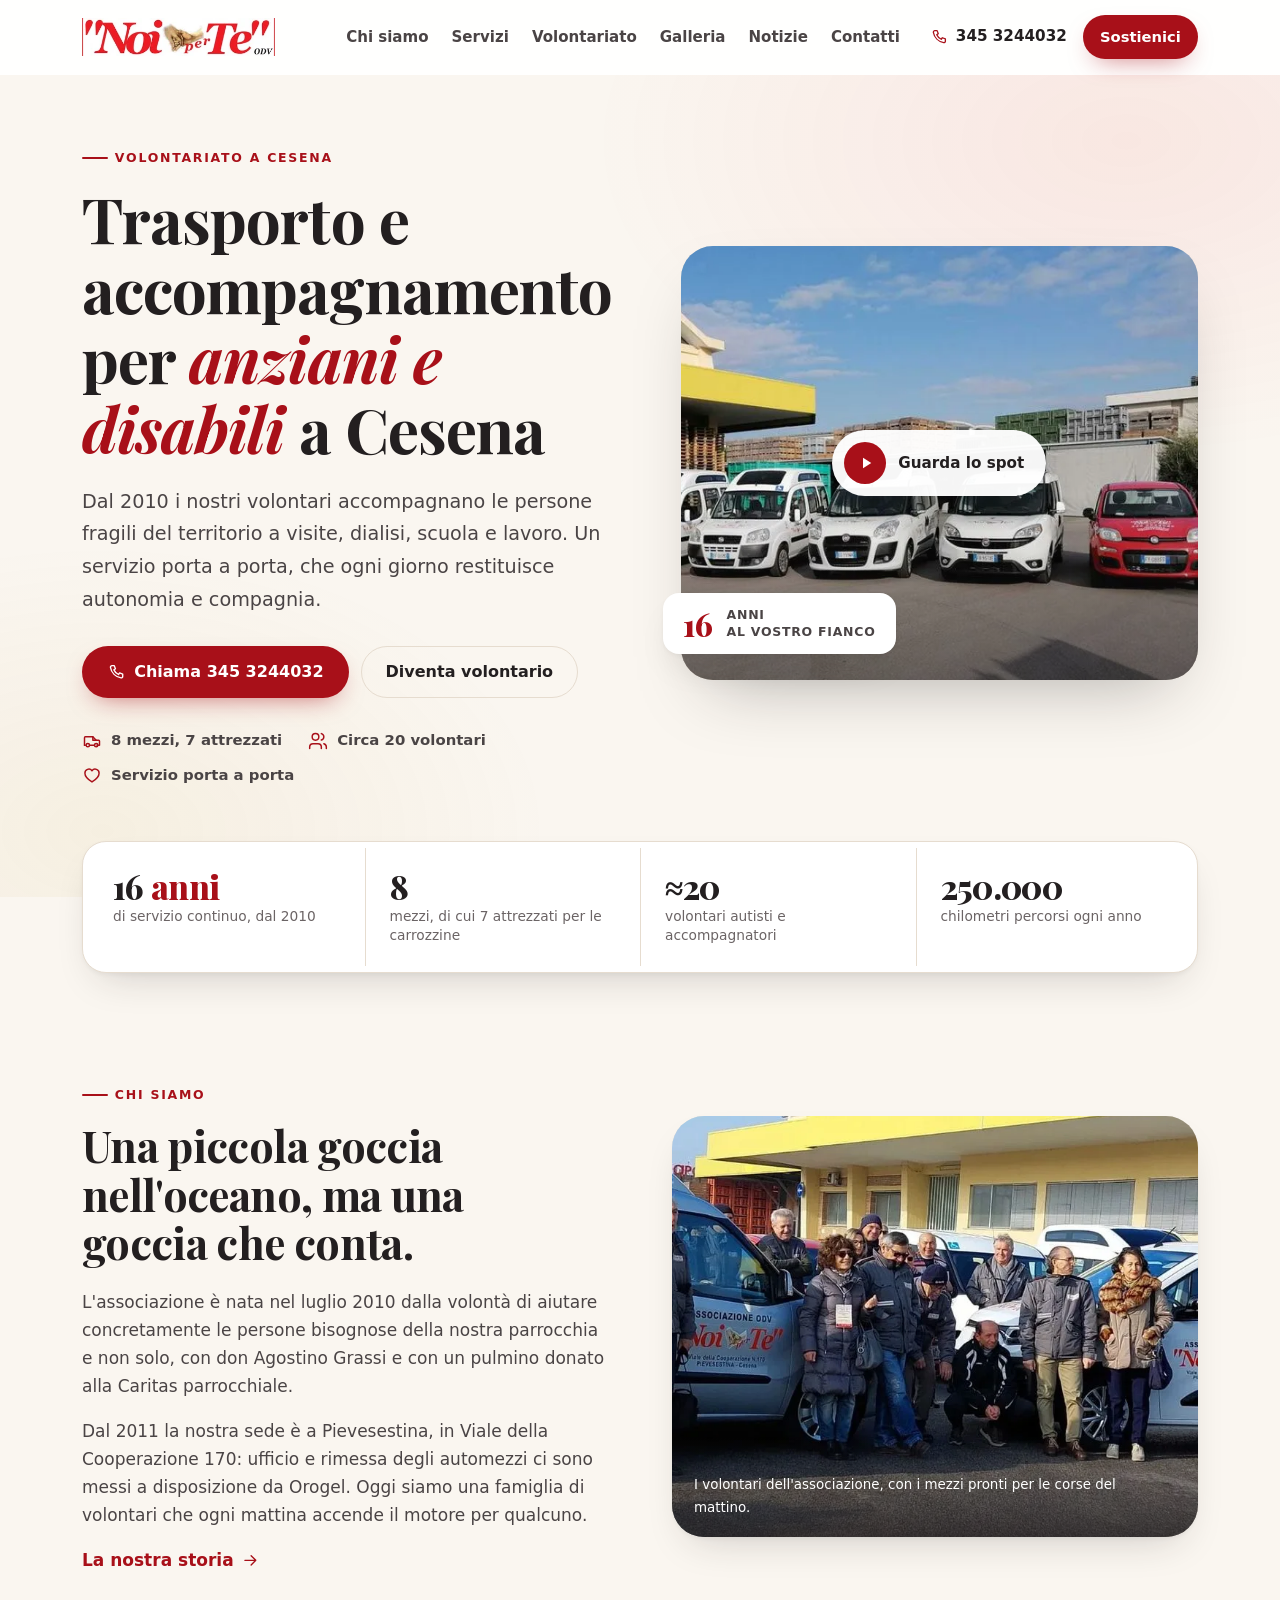
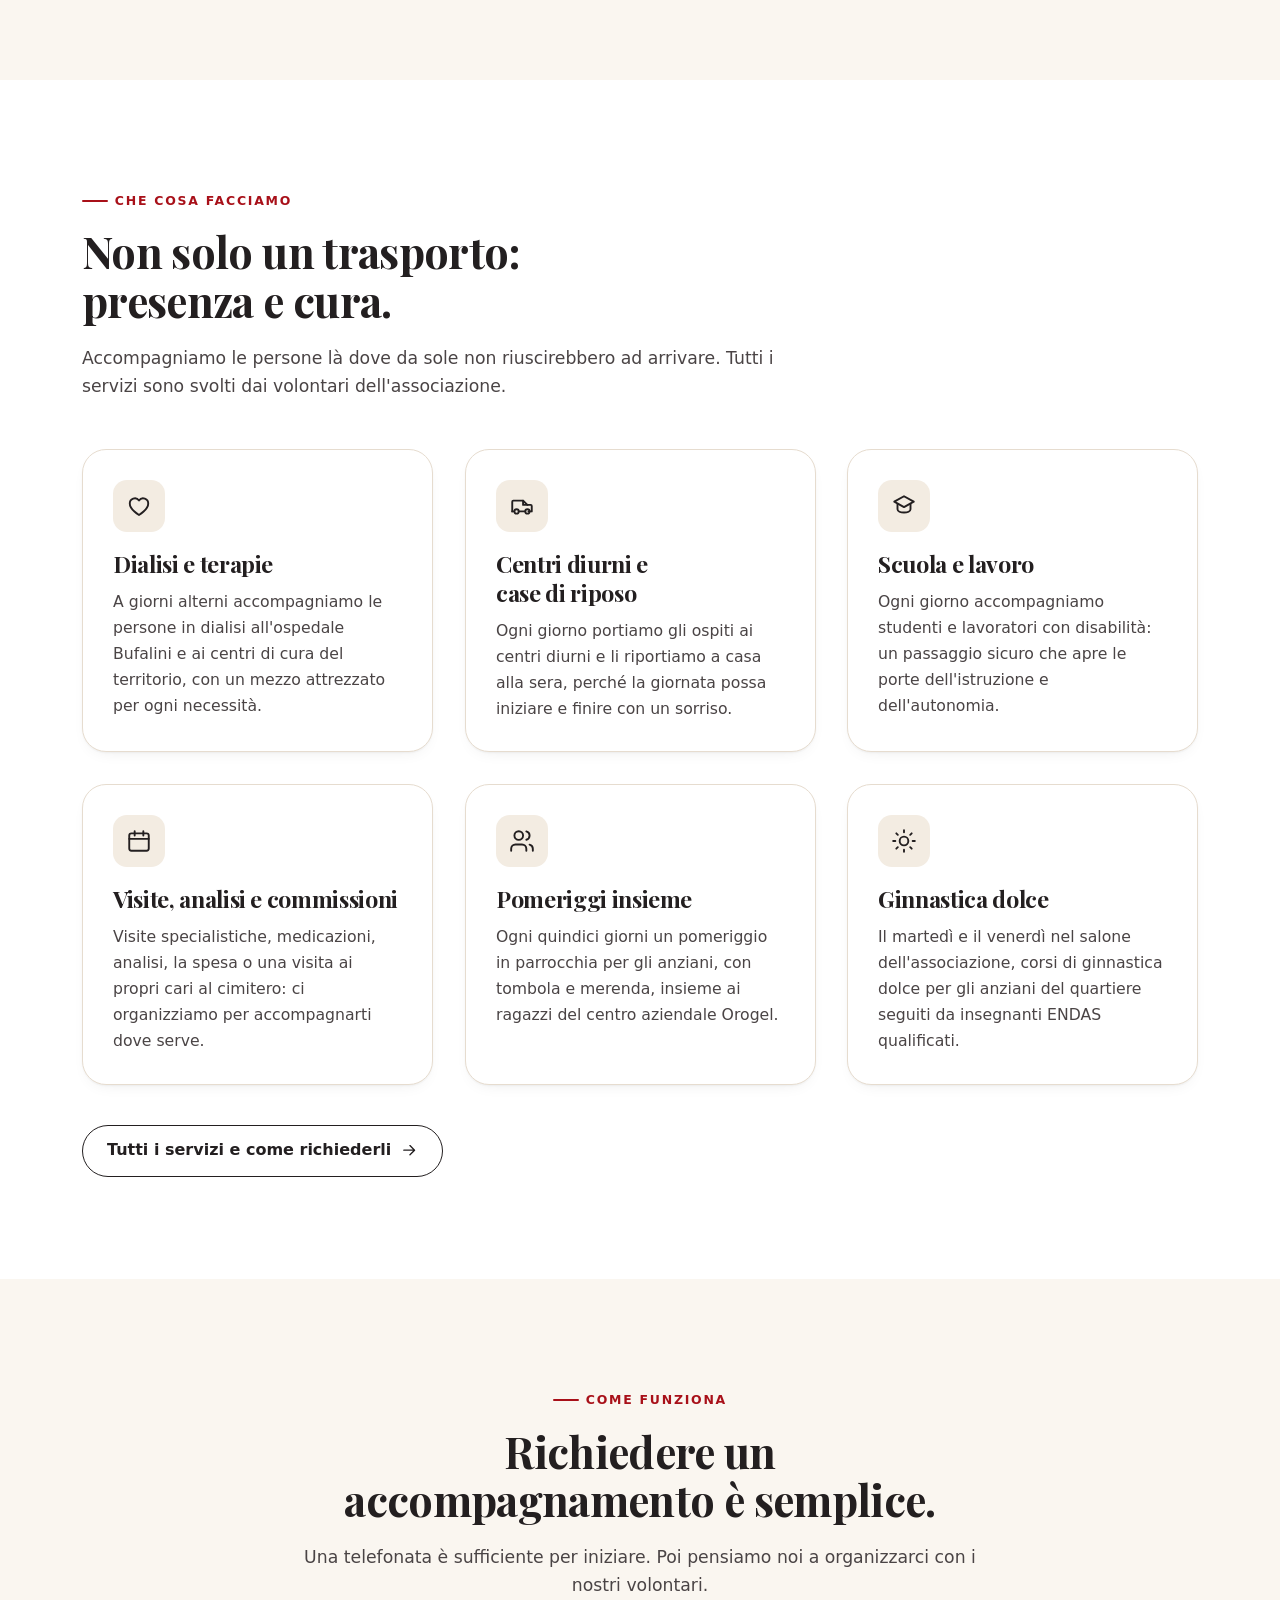
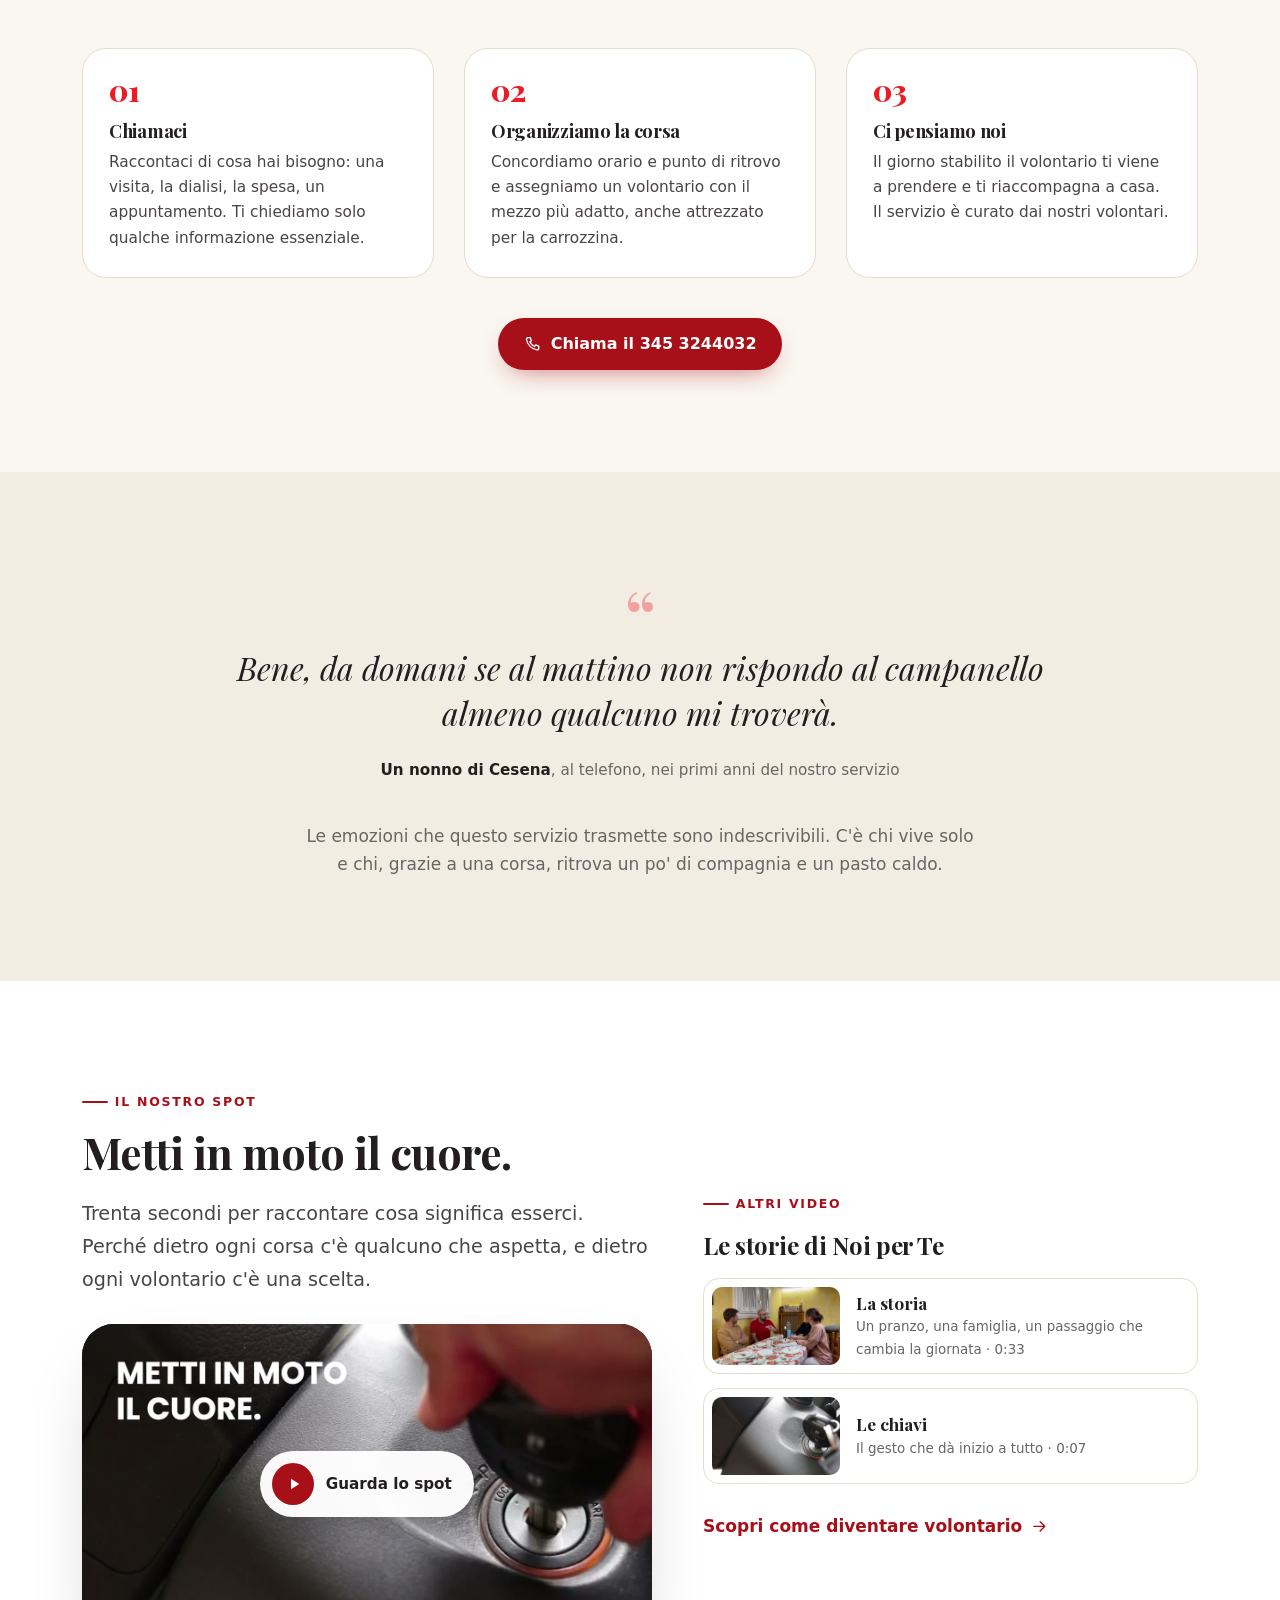
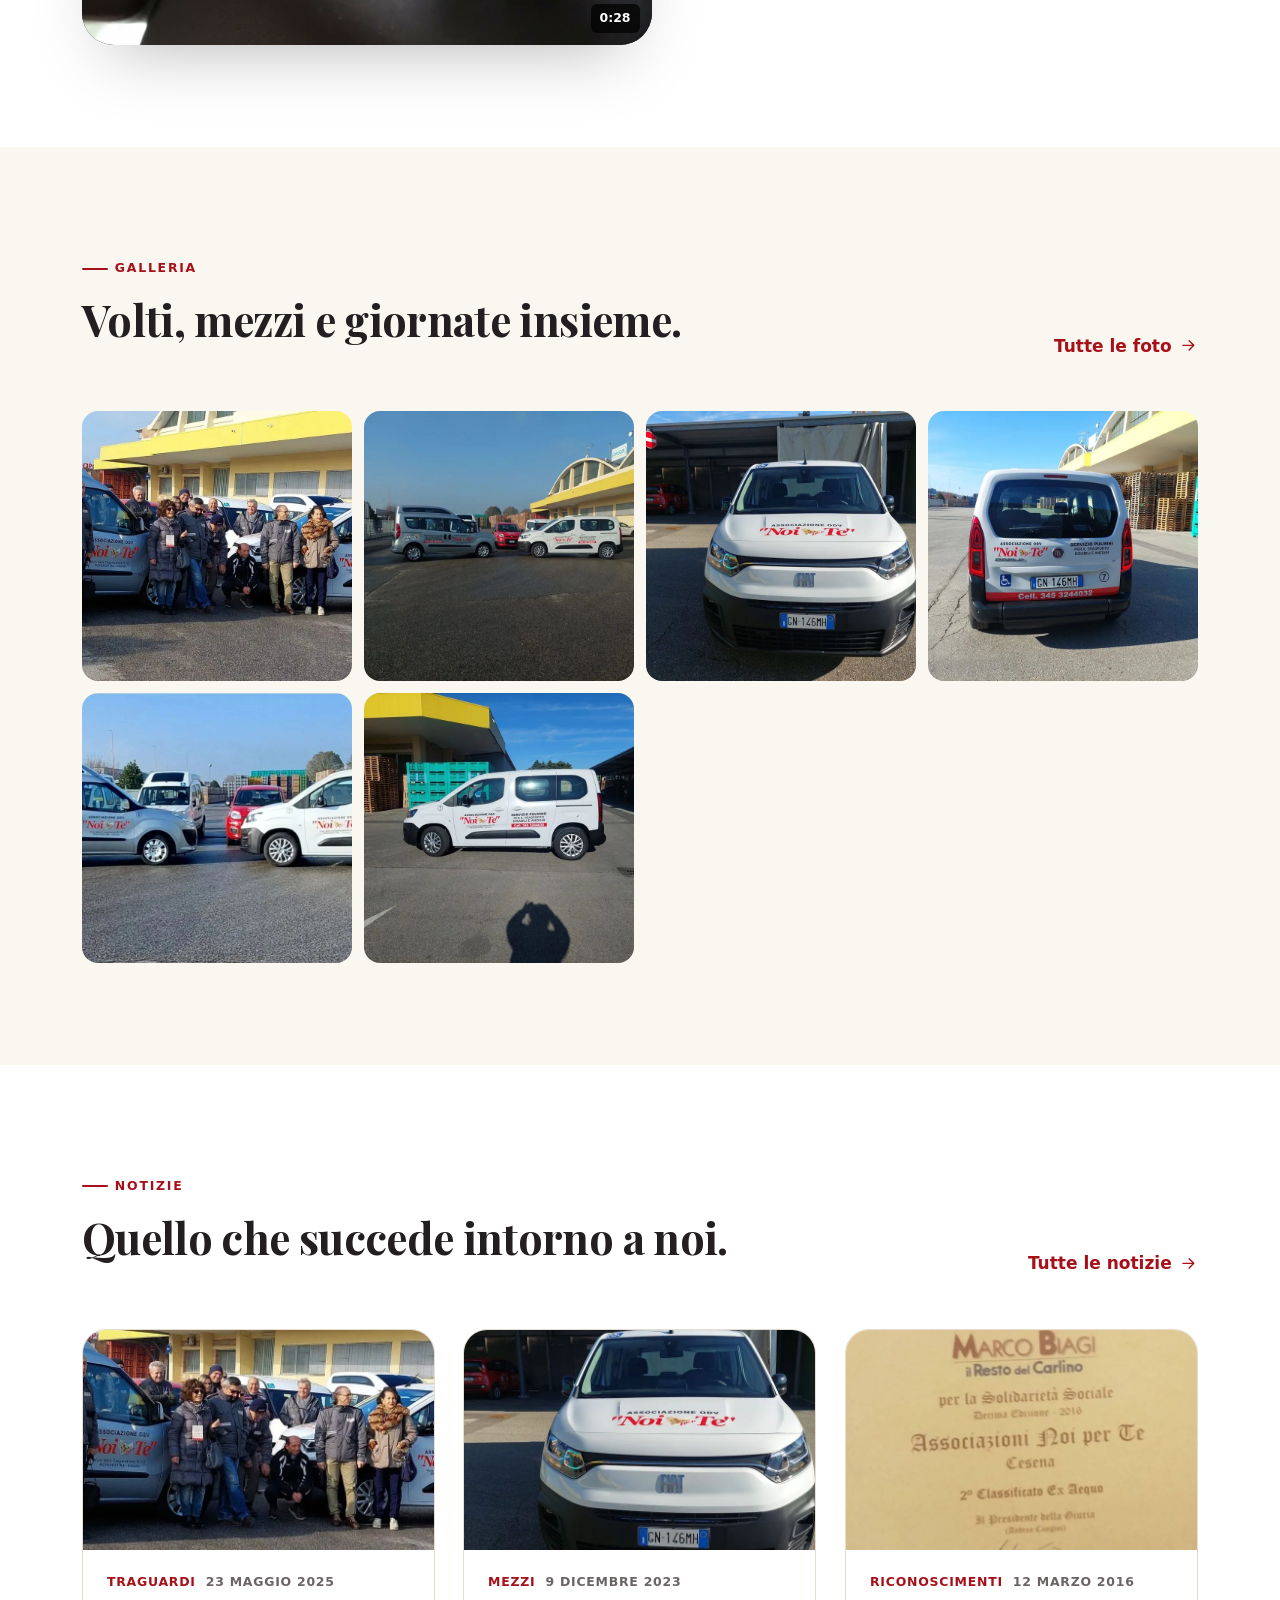
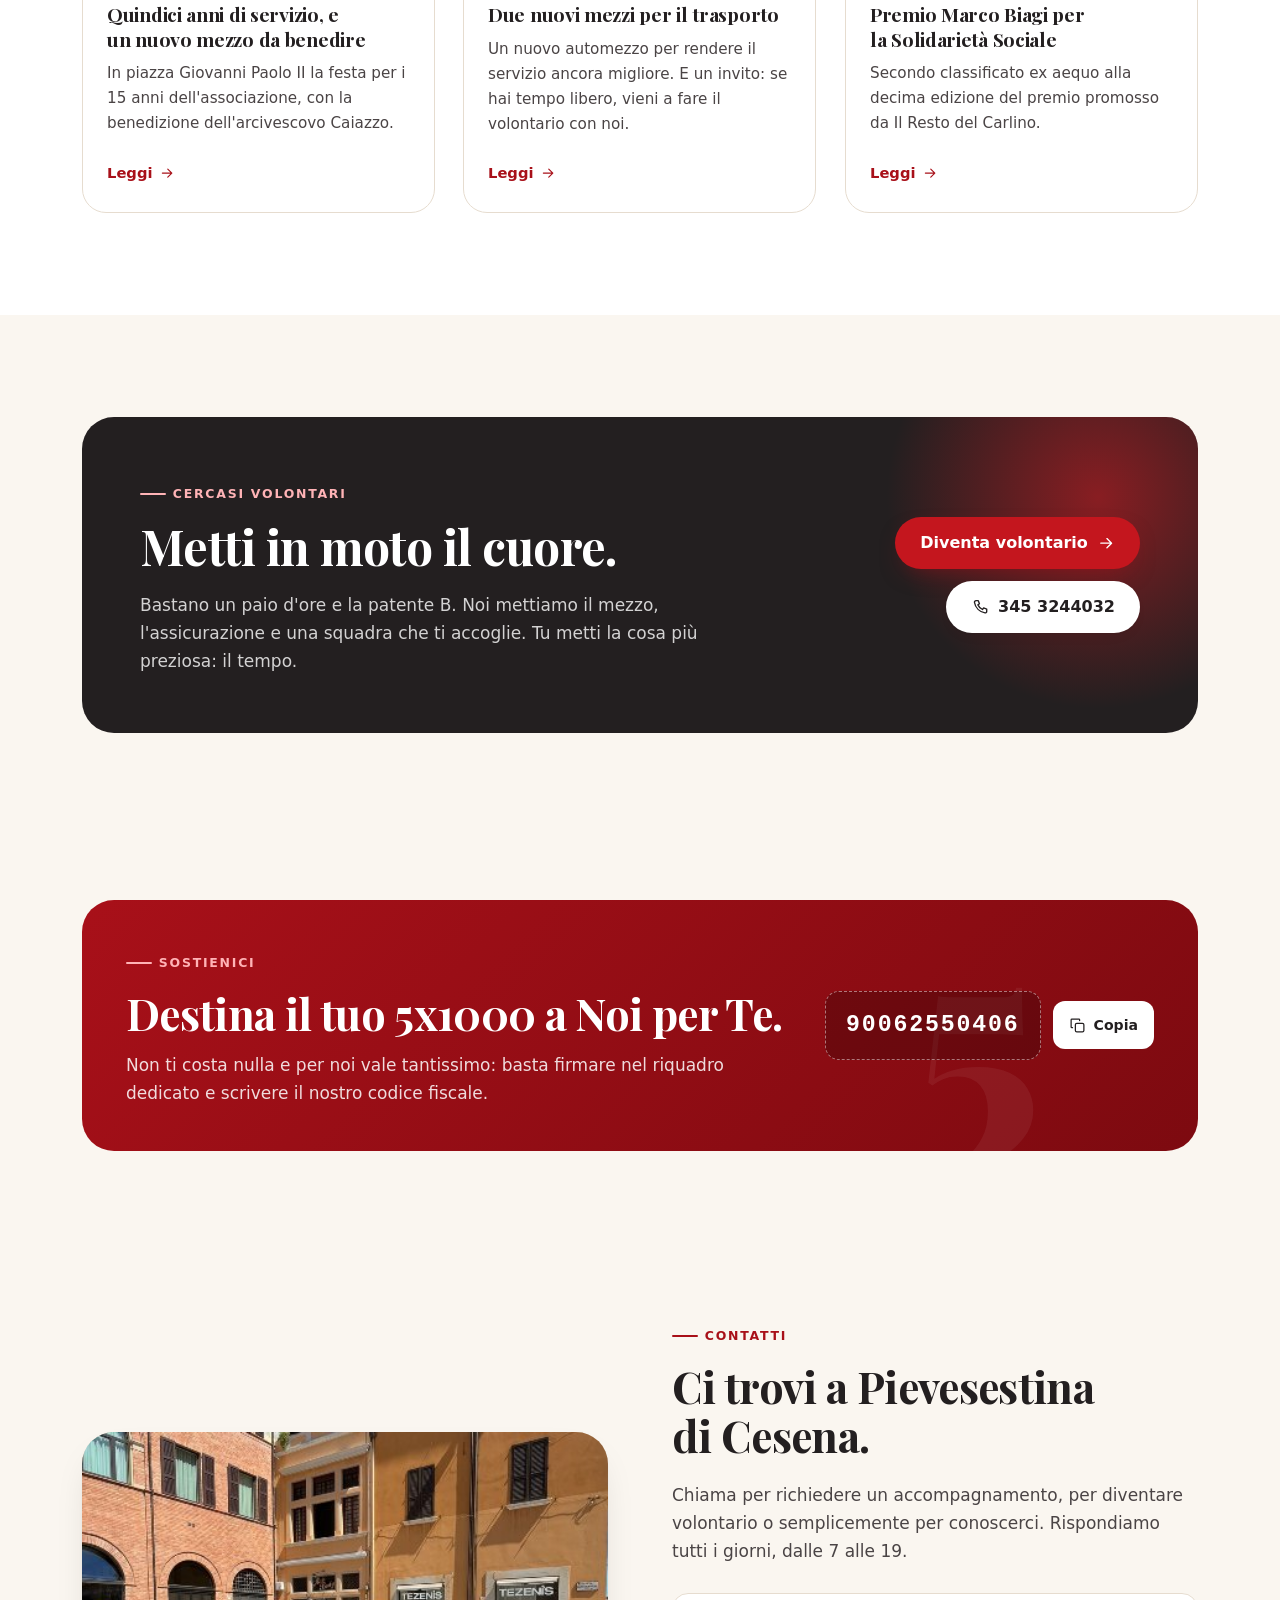
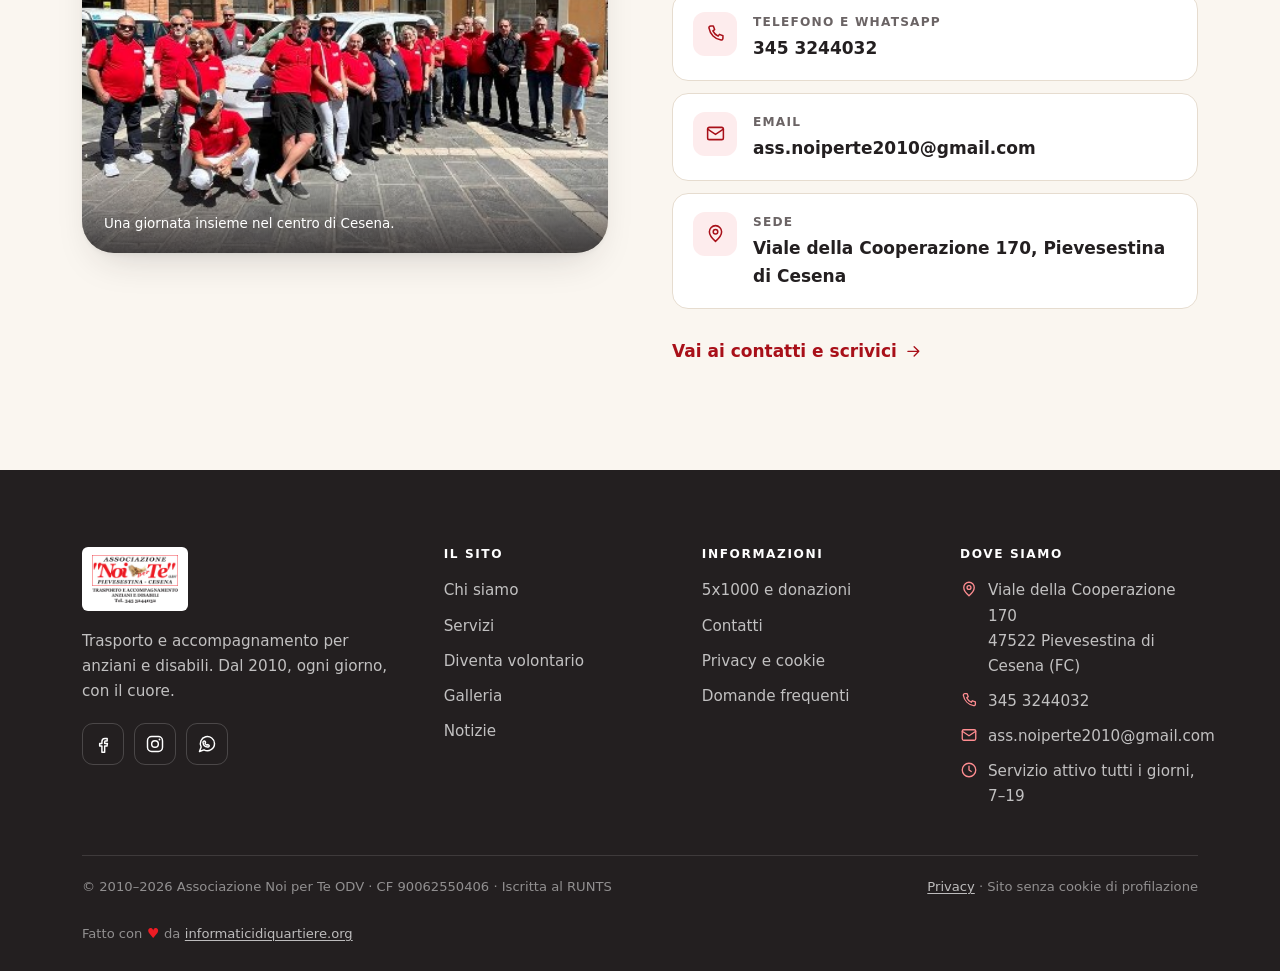
==== commit 401d53b9: "Corregge layout mobile, accessibilità e cache degli asset - header: hamburger e azioni allineati a d" ====
--- a/index.html
+++ b/index.html
@@ -162,9 +162,9 @@
     </nav>
 
     <div class="header-actions">
-      <a class="header-phone" href="tel:+393453244032">
+      <a class="header-phone" href="tel:+393453244032" aria-label="Chiama il 345 3244032">
         <svg class="icon" aria-hidden="true"><use href="#i-phone"/></svg>
-        345 3244032
+        <span class="header-phone__num">345 3244032</span>
       </a>
       <a class="btn btn--primary btn--sm btn--header-cta" href="/sostienici/">Sostienici</a>
       <button class="nav-toggle" type="button" aria-expanded="false" aria-controls="mobile-nav" data-nav-toggle>
@@ -176,7 +176,7 @@
   </div>
 </header>
 
-<div class="mobile-nav" id="mobile-nav" tabindex="-1" role="dialog" aria-modal="true" aria-label="Menu di navigazione" data-drawer hidden>
+<div class="mobile-nav" id="mobile-nav" tabindex="-1" data-drawer hidden>
   <nav aria-label="Navigazione mobile">
     <ul>
       <li><a class="mobile-link" href="/chi-siamo/">Chi siamo <svg class="icon" aria-hidden="true"><use href="#i-chevron"/></svg></a></li>
@@ -237,13 +237,13 @@
             <source type="image/webp" srcset="/assets/img/pulmini-sede-orogel-768.webp 768w, /assets/img/pulmini-sede-orogel-1280.webp 1280w, /assets/img/pulmini-sede-orogel-1920.webp 1920w" sizes="(max-width: 900px) 100vw, 48vw">
             <img src="/assets/img/pulmini-sede-orogel-1280.jpg" srcset="/assets/img/pulmini-sede-orogel-768.jpg 768w, /assets/img/pulmini-sede-orogel-1280.jpg 1280w, /assets/img/pulmini-sede-orogel-1920.jpg 1920w" sizes="(max-width: 900px) 100vw, 48vw" alt="I pulmini dell'associazione Noi per Te parcheggiati davanti alla sede di Pievesestina di Cesena" width="1280" height="800" fetchpriority="high" decoding="async">
           </picture>
-          <a class="play-btn" href="/assets/video/spot-noi-per-te-720.mp4" data-video="/assets/video/spot-noi-per-te-720.mp4" data-video-mobile="/assets/video/spot-noi-per-te-540.mp4" data-poster="/assets/video/poster-spot.jpg">
+          <a class="play-btn" href="/assets/video/spot-noi-per-te-720.mp4" data-video="/assets/video/spot-noi-per-te-720.mp4" data-video-mobile="/assets/video/spot-noi-per-te-540.mp4" data-poster="/assets/video/poster-spot-metti-in-moto.jpg">
             <span class="play-circle"><svg class="icon" aria-hidden="true"><use href="#i-play"/></svg></span>
             Guarda lo spot
           </a>
         </figure>
         <div class="hero-badge" aria-hidden="true">
-          <span class="big">16</span>
+          <span class="big" data-since="2010-07">16</span>
           <span class="small">anni<br>al vostro fianco</span>
         </div>
       </div>
@@ -254,7 +254,7 @@
   <div class="shell stats-bar">
     <ul class="stats">
       <li>
-        <span class="num">16 <span>anni</span></span>
+        <span class="num"><span data-since="2010-07">16</span> <span class="unit">anni</span></span>
         <span class="lbl">di servizio continuo, dal 2010</span>
       </li>
       <li>
@@ -283,7 +283,10 @@
         <a class="link-arrow" href="/chi-siamo/">La nostra storia <svg class="icon" aria-hidden="true"><use href="#i-arrow"/></svg></a>
       </div>
       <figure class="split__media reveal" data-delay="1">
-        <img src="/assets/img/gruppo-volontari-720.jpg" alt="I volontari dell'associazione Noi per Te riuniti accanto ai pulmini attrezzati" width="901" height="901" loading="lazy" decoding="async">
+        <picture>
+          <source type="image/webp" srcset="/assets/img/gruppo-volontari-720.webp 720w, /assets/img/gruppo-volontari-901.webp 901w" sizes="(max-width: 900px) 100vw, 540px">
+          <img src="/assets/img/gruppo-volontari-720.jpg" srcset="/assets/img/gruppo-volontari-720.jpg 720w, /assets/img/gruppo-volontari-901.jpg 901w" sizes="(max-width: 900px) 100vw, 540px" alt="I volontari dell'associazione Noi per Te riuniti accanto ai pulmini attrezzati" width="901" height="901" loading="lazy" decoding="async">
+        </picture>
         <figcaption>I volontari dell'associazione, con i mezzi pronti per le corse del mattino.</figcaption>
       </figure>
     </div>
@@ -391,8 +394,8 @@
         <p class="eyebrow">Il nostro spot</p>
         <h2>Metti in moto il cuore.</h2>
         <p class="lead">Trenta secondi per raccontare cosa significa esserci. Perché dietro ogni corsa c'è qualcuno che aspetta, e dietro ogni volontario c'è una scelta.</p>
-        <a class="video-thumb mt-3" href="/assets/video/spot-noi-per-te-720.mp4" data-video="/assets/video/spot-noi-per-te-720.mp4" data-video-mobile="/assets/video/spot-noi-per-te-540.mp4" data-poster="/assets/video/poster-spot.jpg" aria-label="Guarda lo spot dell'associazione Noi per Te">
-          <img src="/assets/video/poster-spot.jpg" alt="Fotogramma dello spot: una mano gira la chiave nel quadro dell'auto, con la scritta Metti in moto il cuore" width="1280" height="720" loading="lazy" decoding="async">
+        <a class="video-thumb mt-3" href="/assets/video/spot-noi-per-te-720.mp4" data-video="/assets/video/spot-noi-per-te-720.mp4" data-video-mobile="/assets/video/spot-noi-per-te-540.mp4" data-poster="/assets/video/poster-spot-metti-in-moto.jpg">
+          <img src="/assets/video/poster-spot-metti-in-moto.jpg" alt="" width="1280" height="720" loading="lazy" decoding="async">
           <span class="play-btn"><span class="play-circle"><svg class="icon" aria-hidden="true"><use href="#i-play"/></svg></span> Guarda lo spot</span>
           <span class="duration">0:28</span>
         </a>
@@ -432,12 +435,12 @@
       </div>
 
       <ul class="gallery-grid">
-        <li data-gallery-item data-cat="volontari"><a class="gallery-item" href="/assets/img/gruppo-volontari-901.jpg" data-gallery-open data-full="/assets/img/gruppo-volontari-901.jpg" data-alt="Volontarie e volontari riuniti accanto ai pulmini attrezzati" data-caption="Volontarie e volontari dell'associazione accanto ai mezzi, durante una giornata insieme."><img src="/assets/img/gruppo-volontari-720.jpg" alt="Volontarie e volontari riuniti accanto ai pulmini attrezzati" width="720" height="720" loading="lazy" decoding="async"><span class="gallery-tag">Volontari</span></a></li>
-        <li data-gallery-item data-cat="mezzi"><a class="gallery-item" href="/assets/img/pulmini-in-cortile-1440.jpg" data-gallery-open data-full="/assets/img/pulmini-in-cortile-1440.jpg" data-alt="I pulmini attrezzati parcheggiati nel cortile della sede" data-caption="I mezzi dell'associazione nel cortile della sede, pronti per le attività della giornata."><img src="/assets/img/pulmini-in-cortile-720.jpg" alt="I pulmini attrezzati parcheggiati nel cortile della sede" width="720" height="720" loading="lazy" decoding="async"><span class="gallery-tag">Mezzi</span></a></li>
-        <li data-gallery-item data-cat="mezzi"><a class="gallery-item" href="/assets/img/fiat-doblo-anteriore-1500.jpg" data-gallery-open data-full="/assets/img/fiat-doblo-anteriore-1500.jpg" data-alt="Il fronte di un Fiat Doblò bianco con il logo Noi per Te sul cofano" data-caption="Il cofano di un mezzo, con il logo dell'associazione."><img src="/assets/img/fiat-doblo-anteriore-720.jpg" alt="Il fronte di un Fiat Doblò bianco con il logo Noi per Te sul cofano" width="720" height="720" loading="lazy" decoding="async"><span class="gallery-tag">Mezzi</span></a></li>
-        <li data-gallery-item data-cat="mezzi"><a class="gallery-item" href="/assets/img/fiat-doblo-posteriore-1500.jpg" data-gallery-open data-full="/assets/img/fiat-doblo-posteriore-1500.jpg" data-alt="Retro di un pulmino con il logo Noi per Te e il simbolo della carrozzina" data-caption="Il retro di uno dei mezzi: il simbolo della carrozzina e il numero per le prenotazioni."><img src="/assets/img/fiat-doblo-posteriore-720.jpg" alt="Retro di un pulmino con il logo Noi per Te e il simbolo della carrozzina" width="720" height="720" loading="lazy" decoding="async"><span class="gallery-tag">Mezzi</span></a></li>
-        <li data-gallery-item data-cat="mezzi"><a class="gallery-item" href="/assets/img/pulmini-in-fila-823.jpg" data-gallery-open data-full="/assets/img/pulmini-in-fila-823.jpg" data-alt="Tre pulmini attrezzati allineati nel piazzale" data-caption="I pulmini attrezzati per il sollevamento delle carrozzine, allineati nel piazzale."><img src="/assets/img/pulmini-in-fila-720.jpg" alt="Tre pulmini attrezzati allineati nel piazzale" width="720" height="720" loading="lazy" decoding="async"><span class="gallery-tag">Mezzi</span></a></li>
-        <li data-gallery-item data-cat="mezzi"><a class="gallery-item" href="/assets/img/fiat-doblo-di-profilo-720.jpg" data-gallery-open data-full="/assets/img/fiat-doblo-di-profilo-720.jpg" data-alt="Fiat Doblò bianco con il logo dell'associazione sul fianco" data-caption="Un Fiat Doblò allestito: sul fianco il logo dell'associazione e il numero da chiamare."><img src="/assets/img/fiat-doblo-di-profilo-720.jpg" alt="Fiat Doblò bianco con il logo dell'associazione sul fianco" width="720" height="720" loading="lazy" decoding="async"><span class="gallery-tag">Mezzi</span></a></li>
+        <li data-gallery-item data-cat="volontari"><a class="gallery-item" href="/assets/img/gruppo-volontari-901.jpg" data-gallery-open data-full="/assets/img/gruppo-volontari-901.jpg" data-alt="Volontarie e volontari riuniti accanto ai pulmini attrezzati" data-caption="Volontarie e volontari dell'associazione accanto ai mezzi, durante una giornata insieme."><picture><source type="image/webp" srcset="/assets/img/gruppo-volontari-720.webp"><img src="/assets/img/gruppo-volontari-720.jpg" alt="Volontarie e volontari riuniti accanto ai pulmini attrezzati" width="720" height="720" loading="lazy" decoding="async"></picture><span class="gallery-tag">Volontari</span></a></li>
+        <li data-gallery-item data-cat="mezzi"><a class="gallery-item" href="/assets/img/pulmini-in-cortile-1440.jpg" data-gallery-open data-full="/assets/img/pulmini-in-cortile-1440.jpg" data-alt="I pulmini attrezzati parcheggiati nel cortile della sede" data-caption="I mezzi dell'associazione nel cortile della sede, pronti per le attività della giornata."><picture><source type="image/webp" srcset="/assets/img/pulmini-in-cortile-720.webp"><img src="/assets/img/pulmini-in-cortile-720.jpg" alt="I pulmini attrezzati parcheggiati nel cortile della sede" width="720" height="720" loading="lazy" decoding="async"></picture><span class="gallery-tag">Mezzi</span></a></li>
+        <li data-gallery-item data-cat="mezzi"><a class="gallery-item" href="/assets/img/fiat-doblo-anteriore-1500.jpg" data-gallery-open data-full="/assets/img/fiat-doblo-anteriore-1500.jpg" data-alt="Il fronte di un Fiat Doblò bianco con il logo Noi per Te sul cofano" data-caption="Il cofano di un mezzo, con il logo dell'associazione."><picture><source type="image/webp" srcset="/assets/img/fiat-doblo-anteriore-720.webp"><img src="/assets/img/fiat-doblo-anteriore-720.jpg" alt="Il fronte di un Fiat Doblò bianco con il logo Noi per Te sul cofano" width="720" height="720" loading="lazy" decoding="async"></picture><span class="gallery-tag">Mezzi</span></a></li>
+        <li data-gallery-item data-cat="mezzi"><a class="gallery-item" href="/assets/img/fiat-doblo-posteriore-1500.jpg" data-gallery-open data-full="/assets/img/fiat-doblo-posteriore-1500.jpg" data-alt="Retro di un pulmino con il logo Noi per Te e il simbolo della carrozzina" data-caption="Il retro di uno dei mezzi: il simbolo della carrozzina e il numero per le prenotazioni."><picture><source type="image/webp" srcset="/assets/img/fiat-doblo-posteriore-720.webp"><img src="/assets/img/fiat-doblo-posteriore-720.jpg" alt="Retro di un pulmino con il logo Noi per Te e il simbolo della carrozzina" width="720" height="720" loading="lazy" decoding="async"></picture><span class="gallery-tag">Mezzi</span></a></li>
+        <li data-gallery-item data-cat="mezzi"><a class="gallery-item" href="/assets/img/pulmini-in-fila-823.jpg" data-gallery-open data-full="/assets/img/pulmini-in-fila-823.jpg" data-alt="Tre pulmini attrezzati allineati nel piazzale" data-caption="I pulmini attrezzati per il sollevamento delle carrozzine, allineati nel piazzale."><picture><source type="image/webp" srcset="/assets/img/pulmini-in-fila-720.webp"><img src="/assets/img/pulmini-in-fila-720.jpg" alt="Tre pulmini attrezzati allineati nel piazzale" width="720" height="720" loading="lazy" decoding="async"></picture><span class="gallery-tag">Mezzi</span></a></li>
+        <li data-gallery-item data-cat="mezzi"><a class="gallery-item" href="/assets/img/fiat-doblo-di-profilo-720.jpg" data-gallery-open data-full="/assets/img/fiat-doblo-di-profilo-720.jpg" data-alt="Fiat Doblò bianco con il logo dell'associazione sul fianco" data-caption="Un Fiat Doblò allestito: sul fianco il logo dell'associazione e il numero da chiamare."><picture><source type="image/webp" srcset="/assets/img/fiat-doblo-di-profilo-720.webp"><img src="/assets/img/fiat-doblo-di-profilo-720.jpg" alt="Fiat Doblò bianco con il logo dell'associazione sul fianco" width="720" height="720" loading="lazy" decoding="async"></picture><span class="gallery-tag">Mezzi</span></a></li>
       </ul>
     </div>
   </section>
@@ -456,7 +459,10 @@
       <div class="news-grid">
         <a class="news-card reveal" href="/notizie/15-anni-di-servizio/">
           <div class="news-card__media">
-            <img src="/assets/img/gruppo-volontari-720.jpg" alt="I volontari dell'associazione riuniti accanto ai mezzi" width="720" height="720" loading="lazy" decoding="async">
+            <picture>
+              <source type="image/webp" srcset="/assets/img/gruppo-volontari-720.webp">
+              <img src="/assets/img/gruppo-volontari-720.jpg" alt="I volontari dell'associazione riuniti accanto ai mezzi" width="720" height="720" loading="lazy" decoding="async">
+            </picture>
           </div>
           <div class="news-card__body">
             <div class="news-card__meta"><span class="tag">Traguardi</span><time datetime="2025-05-23">23 maggio 2025</time></div>
@@ -468,7 +474,10 @@
 
         <a class="news-card reveal" data-delay="1" href="/notizie/nuovi-mezzi-per-il-trasporto/">
           <div class="news-card__media">
-            <img src="/assets/img/fiat-doblo-anteriore-720.jpg" alt="Il fronte di un Fiat Doblò bianco con il logo Noi per Te sul cofano" width="720" height="720" loading="lazy" decoding="async">
+            <picture>
+              <source type="image/webp" srcset="/assets/img/fiat-doblo-anteriore-720.webp">
+              <img src="/assets/img/fiat-doblo-anteriore-720.jpg" alt="Il fronte di un Fiat Doblò bianco con il logo Noi per Te sul cofano" width="720" height="720" loading="lazy" decoding="async">
+            </picture>
           </div>
           <div class="news-card__body">
             <div class="news-card__meta"><span class="tag">Mezzi</span><time datetime="2023-12-09">9 dicembre 2023</time></div>
@@ -480,7 +489,10 @@
 
         <a class="news-card reveal" data-delay="2" href="/notizie/premio-marco-biagi-2016/">
           <div class="news-card__media">
-            <img src="/assets/img/premio-marco-biagi-2016-720.jpg" alt="Attestato del Premio Marco Biagi 2016 per la Solidarietà Sociale" width="720" height="720" loading="lazy" decoding="async">
+            <picture>
+              <source type="image/webp" srcset="/assets/img/premio-marco-biagi-2016-720.webp">
+              <img src="/assets/img/premio-marco-biagi-2016-720.jpg" alt="Attestato del Premio Marco Biagi 2016 per la Solidarietà Sociale" width="720" height="720" loading="lazy" decoding="async">
+            </picture>
           </div>
           <div class="news-card__body">
             <div class="news-card__meta"><span class="tag">Riconoscimenti</span><time datetime="2016-03-12">12 marzo 2016</time></div>
--- a/assets/css/style.css
+++ b/assets/css/style.css
@@ -88,7 +88,6 @@
   overflow-x: hidden;
 }
 img,
-picture,
 video,
 svg {
   display: block;
@@ -96,6 +95,11 @@
 }
 img {
   height: auto;
+}
+/* <picture> serve solo a scegliere il formato: il layout lo fa l'<img>,
+   così height: 100% e object-fit funzionano anche dentro i riquadri. */
+picture {
+  display: contents;
 }
 button,
 input,
@@ -196,7 +200,9 @@
 .site-footer :focus-visible,
 .cta-band :focus-visible,
 .code-card :focus-visible,
-.section--ink :focus-visible {
+.section--ink :focus-visible,
+.lightbox :focus-visible,
+.video-modal :focus-visible {
   outline-color: #fff;
 }
 .sr-only {
@@ -303,7 +309,7 @@
 .section-head h2 {
   margin-bottom: 0.45em;
 }
-.section-head p {
+.section-head p:not(.eyebrow) {
   color: var(--ink-2);
   font-size: 1.08rem;
 }
@@ -717,7 +723,7 @@
   width: 100%;
   height: 100%;
   object-fit: cover;
-  object-position: 52% 58%;
+  object-position: 85% 58%;
 }
 .hero-photo::after {
   content: "";
@@ -832,7 +838,7 @@
   color: var(--ink);
   letter-spacing: -0.02em;
 }
-.stats .num span {
+.stats .num .unit {
   color: var(--red-700);
 }
 .stats .lbl {
@@ -971,7 +977,7 @@
 .split__content h2 {
   margin-bottom: 0.5em;
 }
-.split__content p {
+.split__content p:not(.eyebrow) {
   color: var(--ink-2);
 }
 .split__content .signature {
@@ -1606,7 +1612,7 @@
   margin-bottom: 0.35em;
   font-size: clamp(1.9rem, 4vw, 3rem);
 }
-.cta-band p {
+.cta-band p:not(.eyebrow) {
   color: rgba(255, 255, 255, 0.8);
   margin: 0;
   max-width: 52ch;
@@ -1655,7 +1661,7 @@
   color: #fff;
   margin-bottom: 0.3em;
 }
-.code-card p {
+.code-card p:not(.eyebrow) {
   color: rgba(255, 255, 255, 0.85);
   margin: 0;
   max-width: 56ch;
@@ -1767,7 +1773,7 @@
 .field-row {
   display: grid;
   grid-template-columns: 1fr 1fr;
-  gap: 16px;
+  column-gap: 16px;
 }
 .checkbox {
   display: flex;
@@ -2194,8 +2200,8 @@
   .nav-toggle {
     display: inline-flex;
   }
-  .header-phone {
-    display: none;
+  .header-actions {
+    margin-left: auto;
   }
   .gallery-grid {
     grid-template-columns: repeat(3, minmax(0, 1fr));
@@ -2214,10 +2220,9 @@
   }
   .hero-media {
     order: -1;
-    max-width: 620px;
   }
   .hero-photo {
-    aspect-ratio: 16 / 10;
+    aspect-ratio: 16 / 9;
   }
   .hero-badge {
     left: auto;
@@ -2276,6 +2281,24 @@
 @media (max-width: 680px) {
   .header-inner {
     min-height: 64px;
+    gap: 12px;
+  }
+  /* Su telefono il numero resta raggiungibile come pulsante con l'icona. */
+  .header-phone {
+    width: 46px;
+    height: 46px;
+    justify-content: center;
+    padding: 0;
+    border: 1.5px solid var(--line);
+    border-radius: 12px;
+    background: #fff;
+  }
+  .header-phone .icon {
+    width: 22px;
+    height: 22px;
+  }
+  .header-phone__num {
+    display: none;
   }
   .brand img {
     height: 32px;
@@ -2379,7 +2402,7 @@
   }
 }
 
-@media (max-width: 420px) {
+@media (max-width: 360px) {
   .stats {
     grid-template-columns: 1fr;
   }
@@ -2387,6 +2410,7 @@
     border-left: 0;
     border-top: 1px solid var(--line);
   }
+  .stats li:nth-child(1),
   .stats li:nth-child(2) {
     border-bottom: 0;
   }
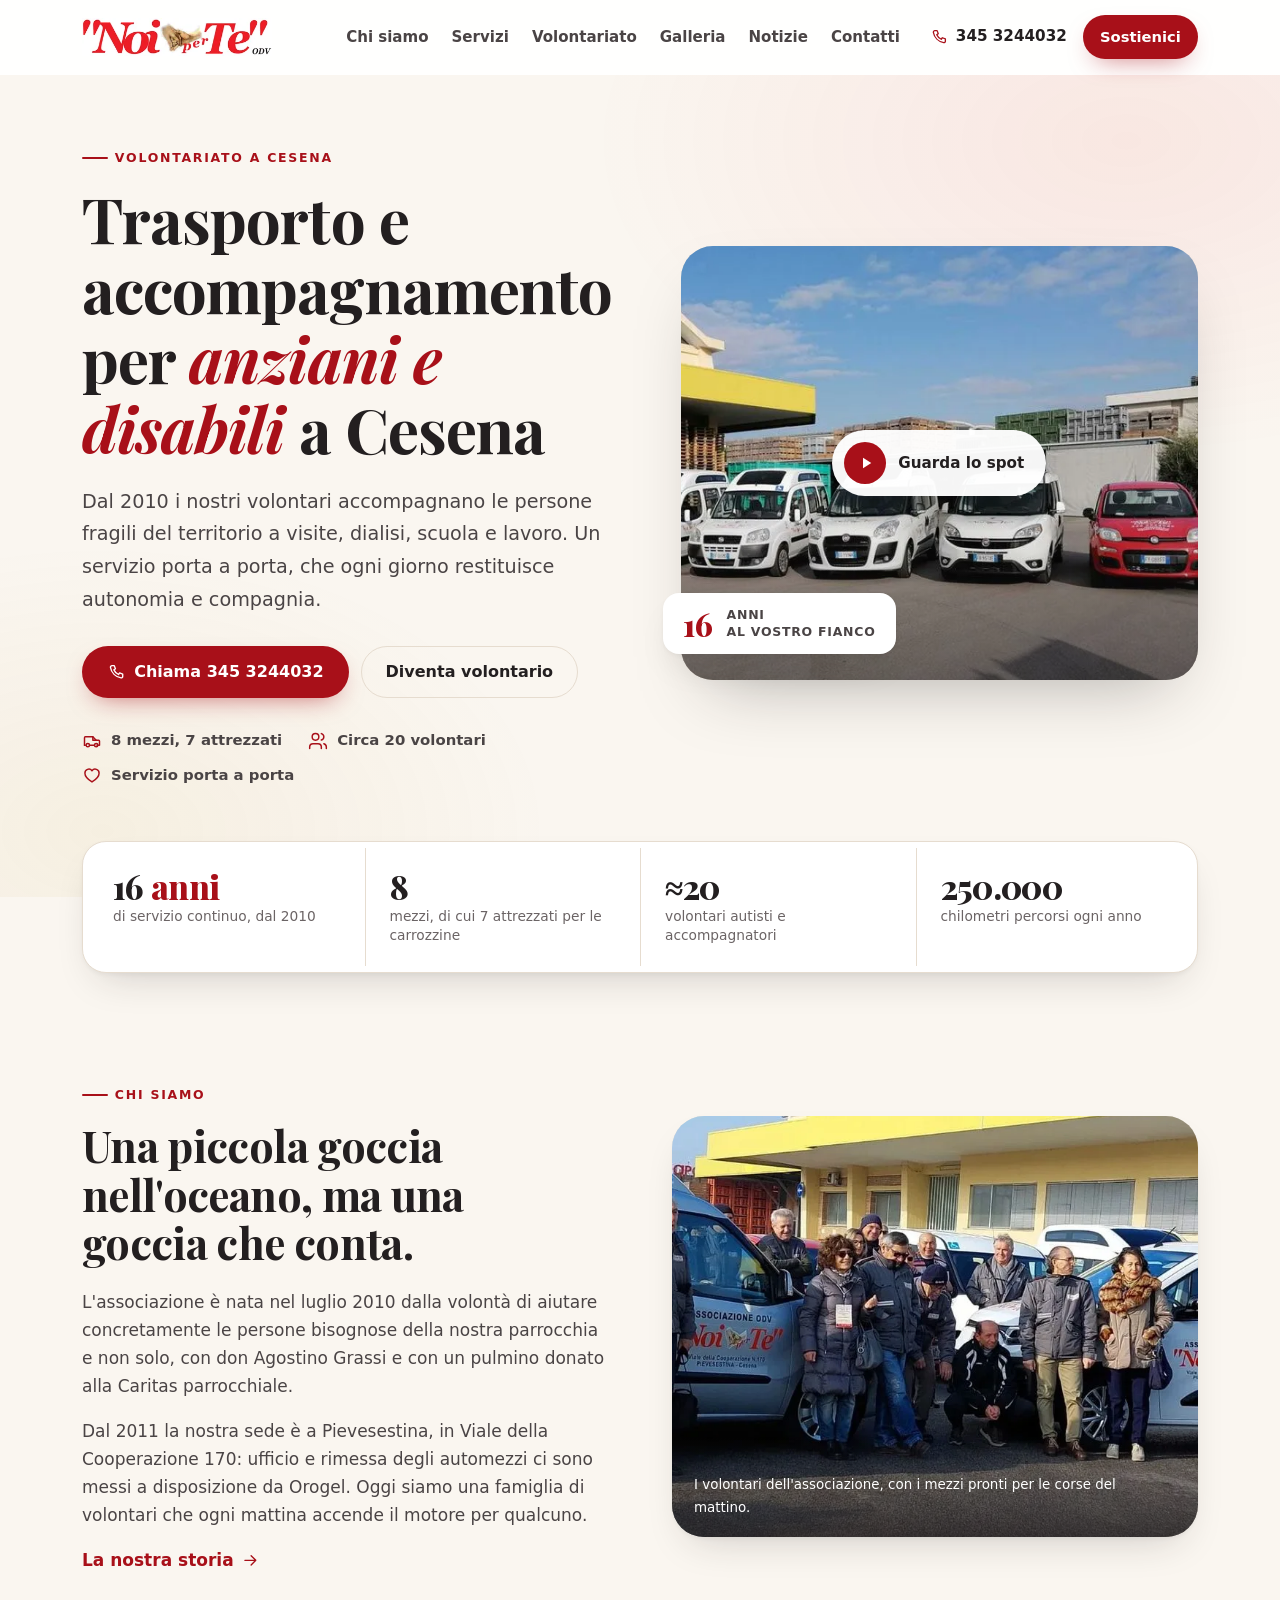
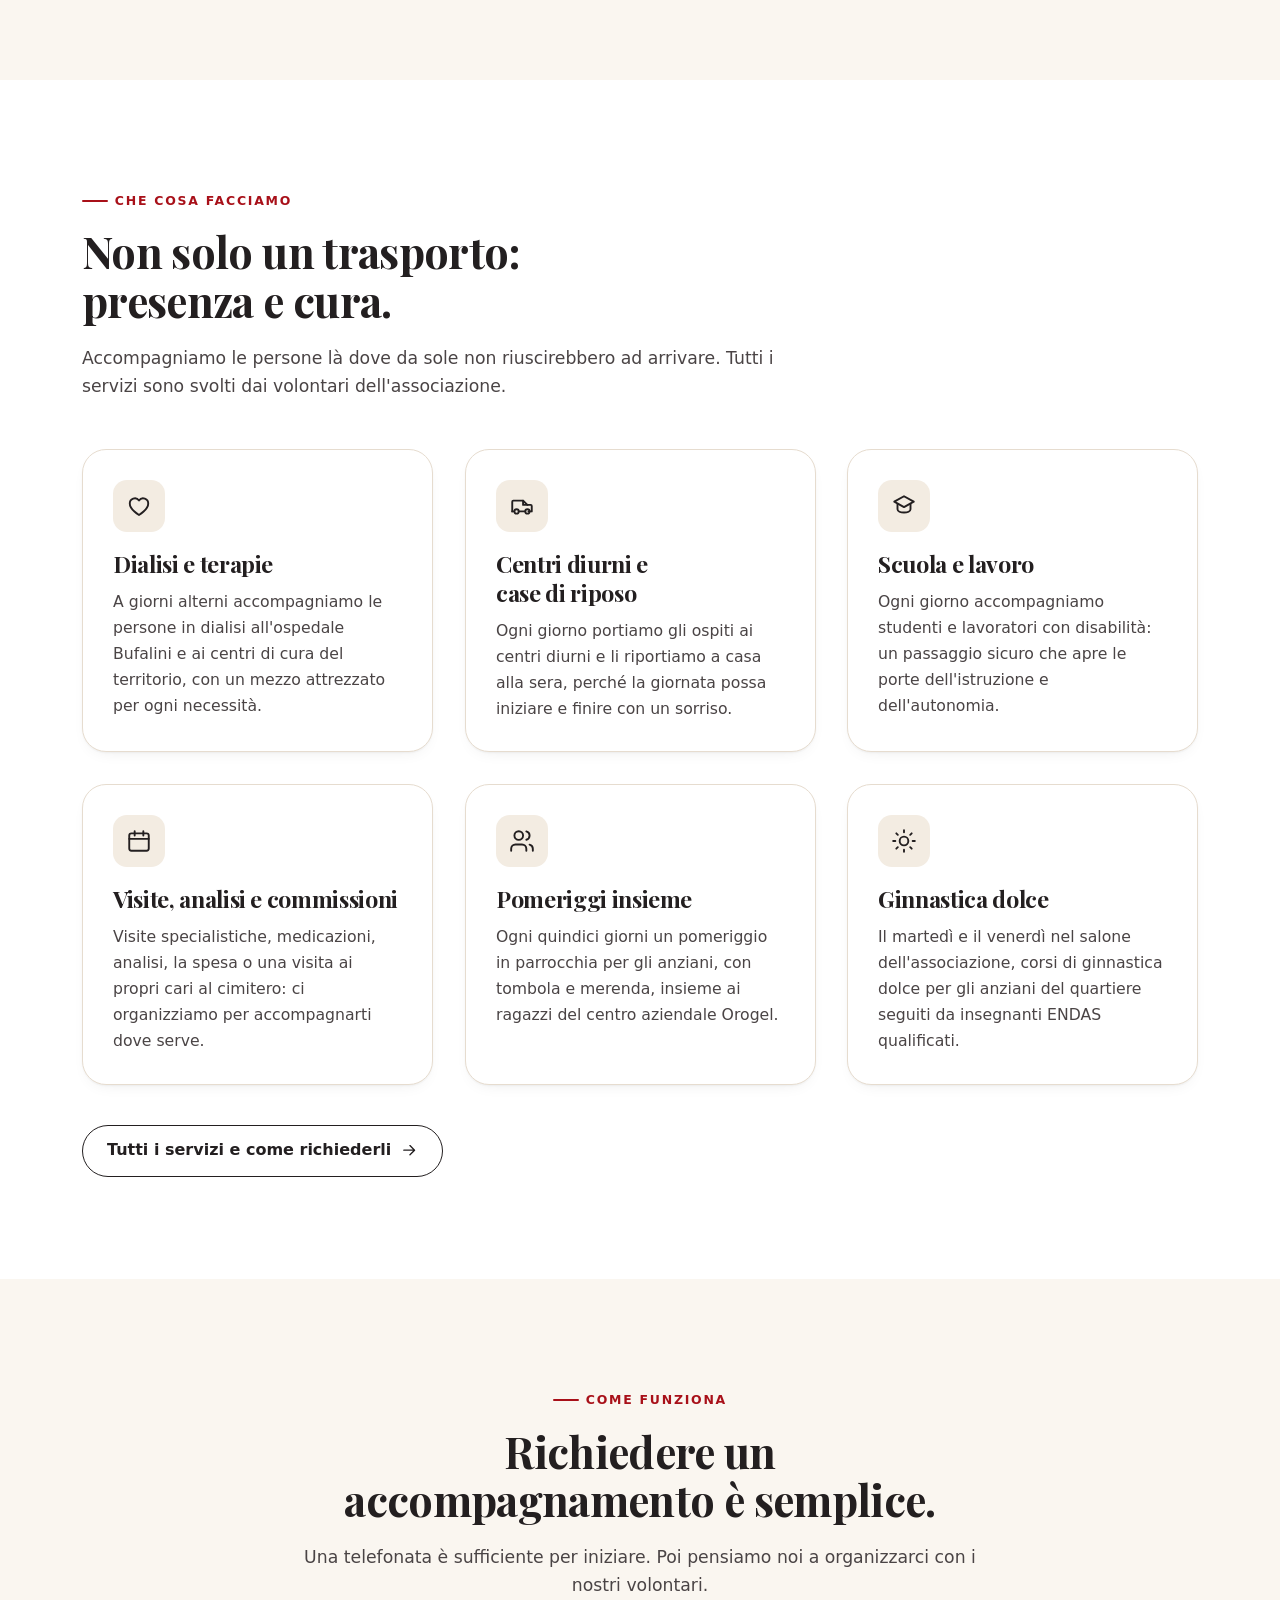
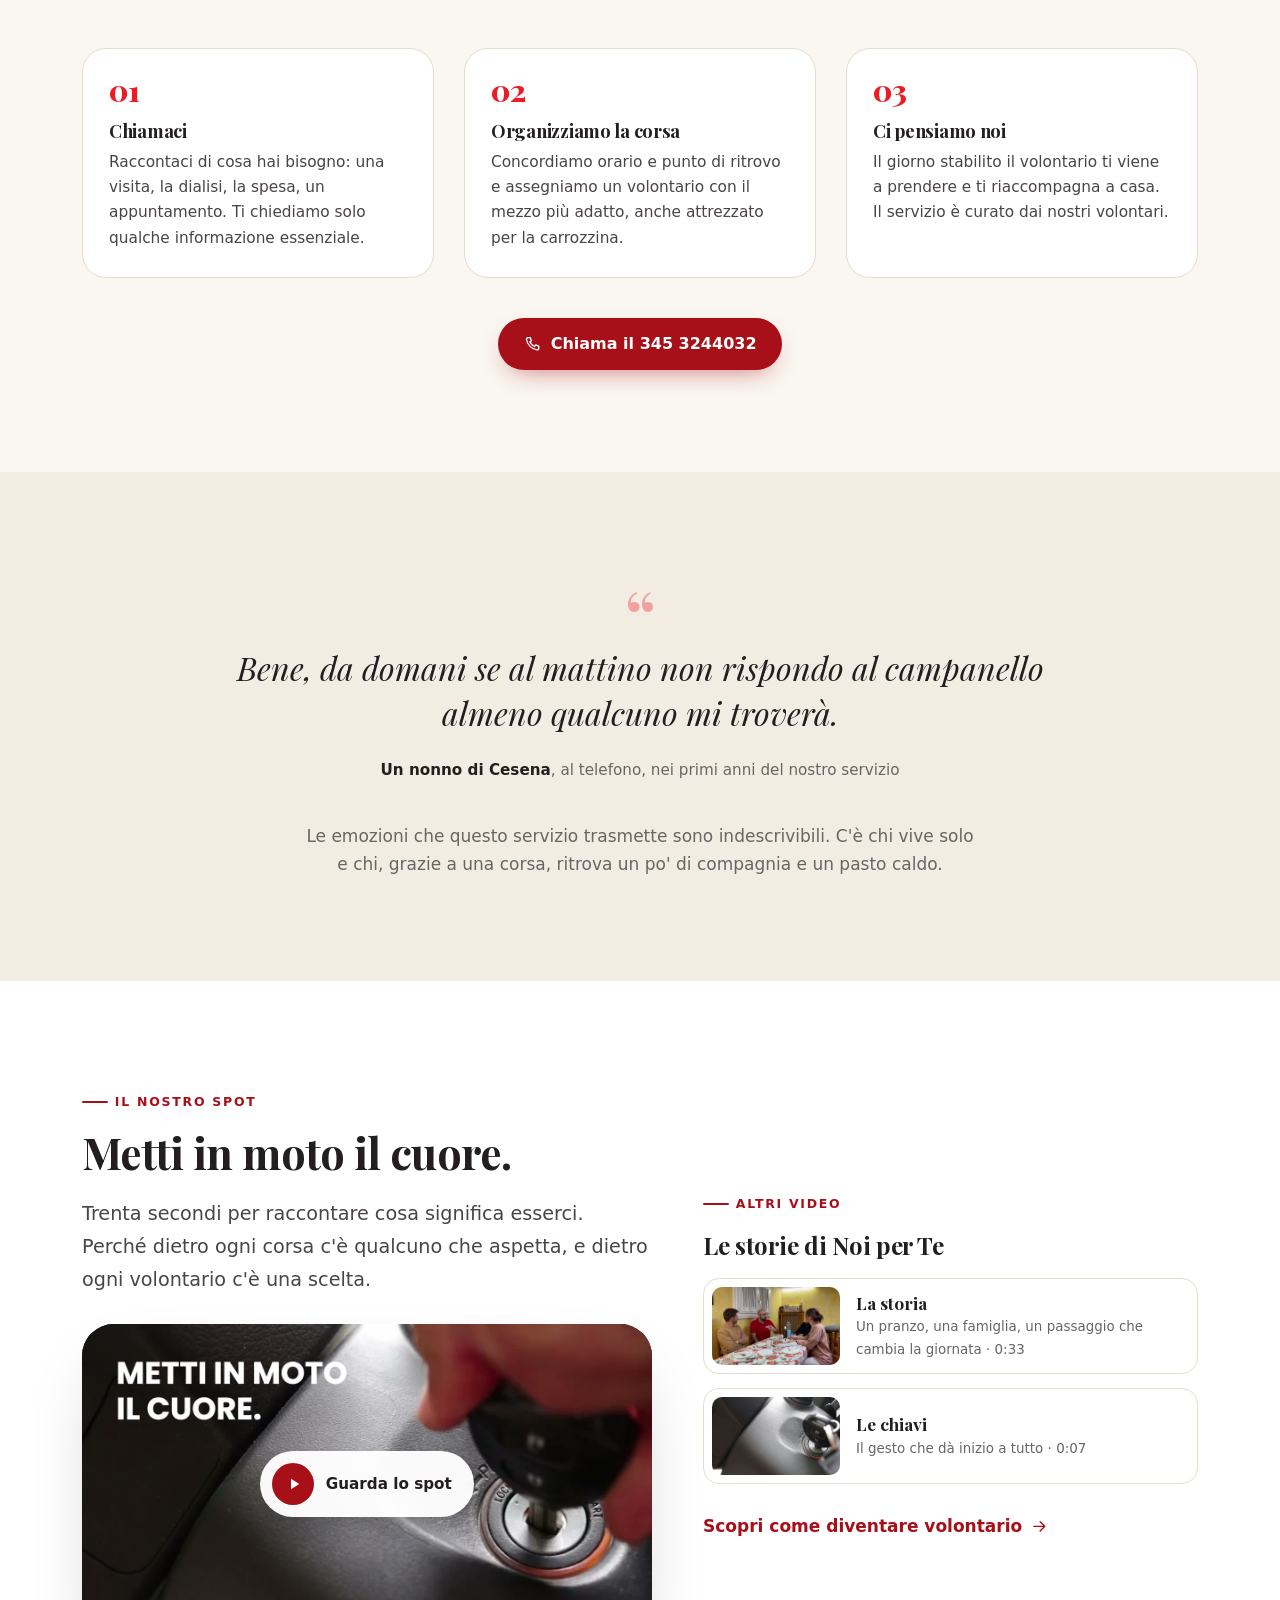
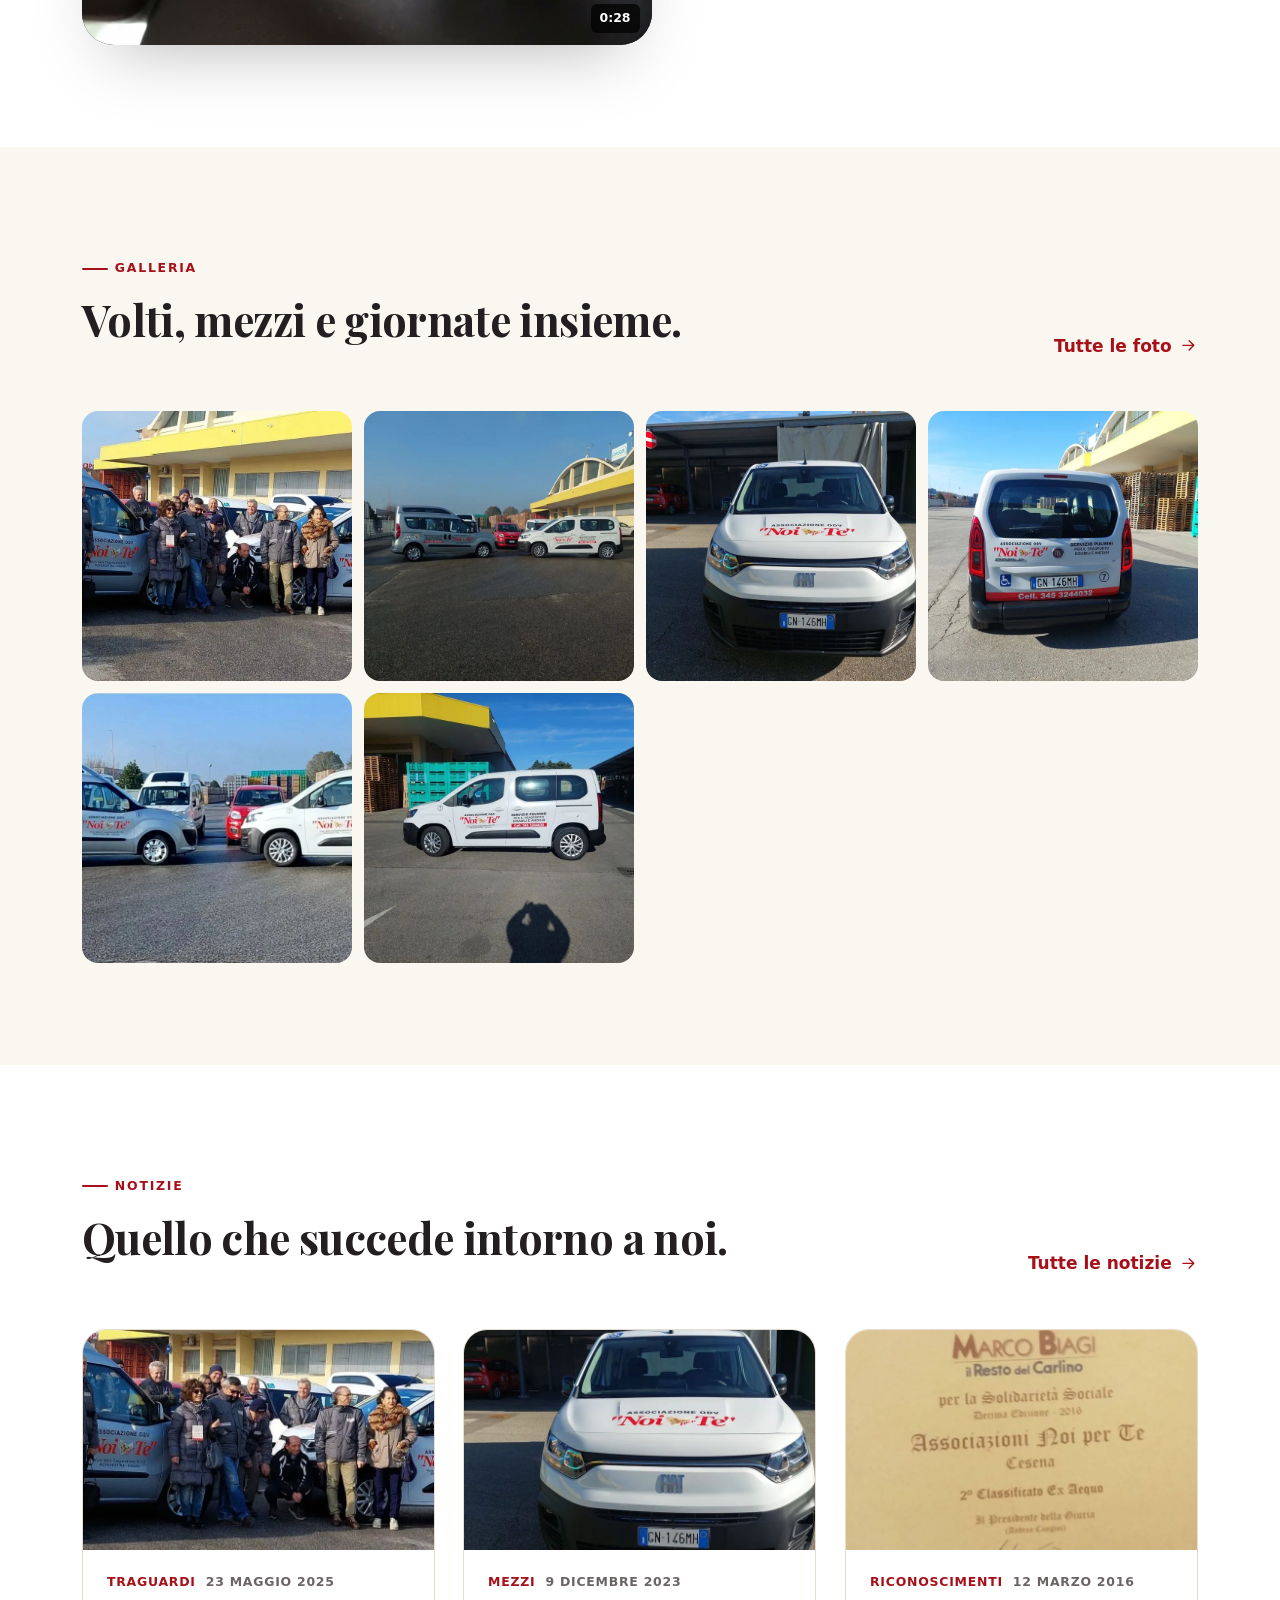
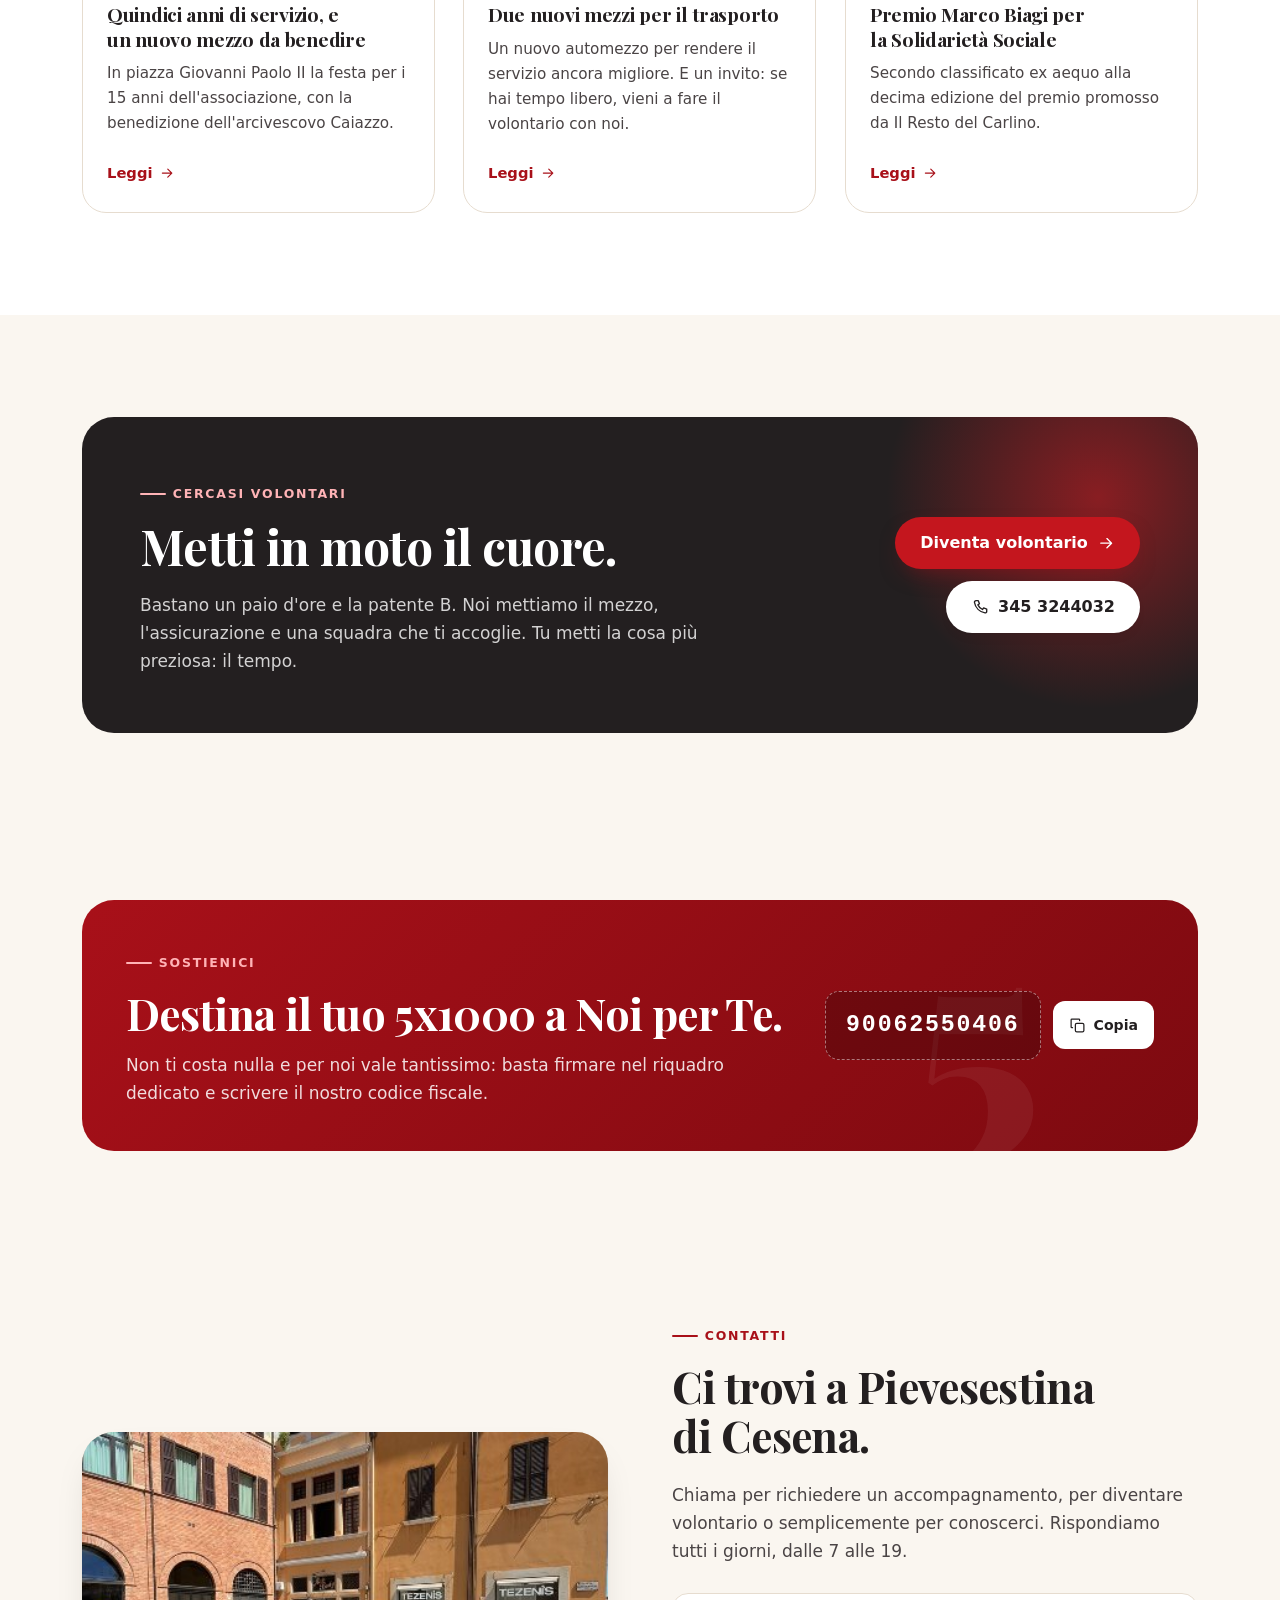
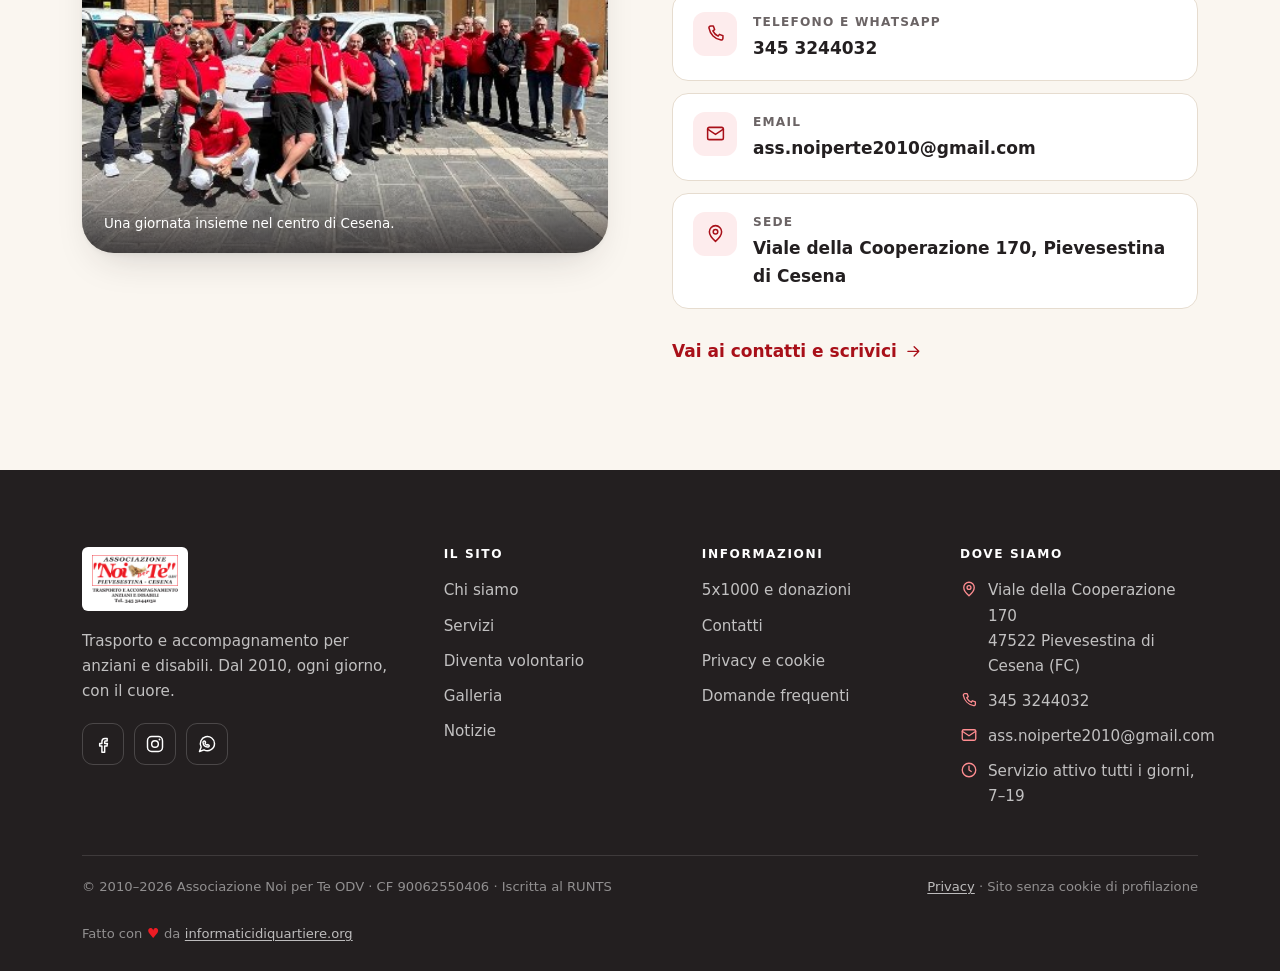
==== commit c22d306d: "Toglie le bande rosse ai lati del logo nell'header - logo dell'header rigenerato da logo-full.png ta" ====
--- a/index.html
+++ b/index.html
@@ -145,8 +145,8 @@
   <div class="shell header-inner">
     <a class="brand" href="/" aria-label="Associazione Noi per Te ODV — vai alla home">
       <picture>
-        <source type="image/webp" srcset="/assets/img/logo-wordmark-360.webp 360w, /assets/img/logo-wordmark-640.webp 640w, /assets/img/logo-wordmark-1080.webp 1080w" sizes="224px">
-        <img src="/assets/img/logo-wordmark-640.jpg" alt="Noi per Te ODV — trasporto e accompagnamento anziani e disabili" width="1731" height="340" fetchpriority="high">
+        <source type="image/webp" srcset="/assets/img/logo-wordmark-senza-bordo-360.webp 360w, /assets/img/logo-wordmark-senza-bordo-640.webp 640w, /assets/img/logo-wordmark-senza-bordo-1080.webp 1080w" sizes="224px">
+        <img src="/assets/img/logo-wordmark-senza-bordo-640.jpg" alt="Noi per Te ODV — trasporto e accompagnamento anziani e disabili" width="1699" height="340" fetchpriority="high">
       </picture>
     </a>
 
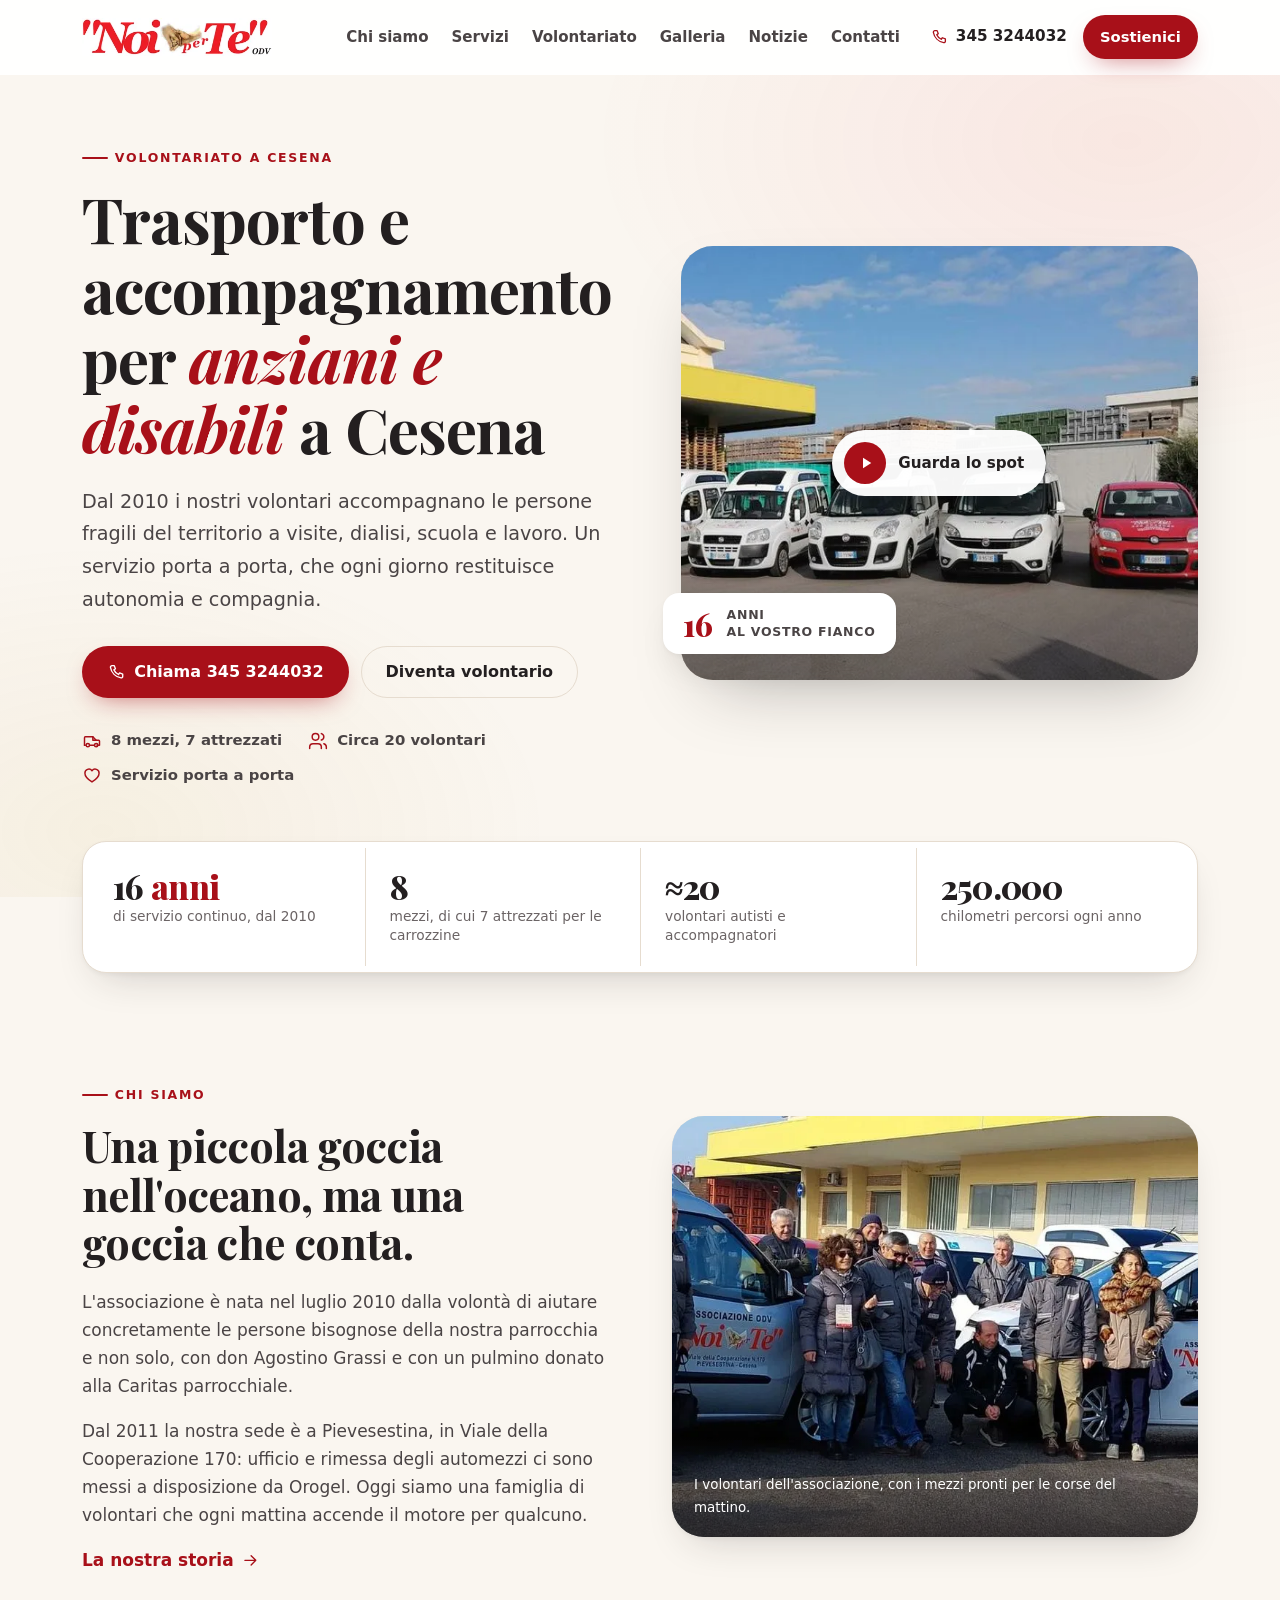
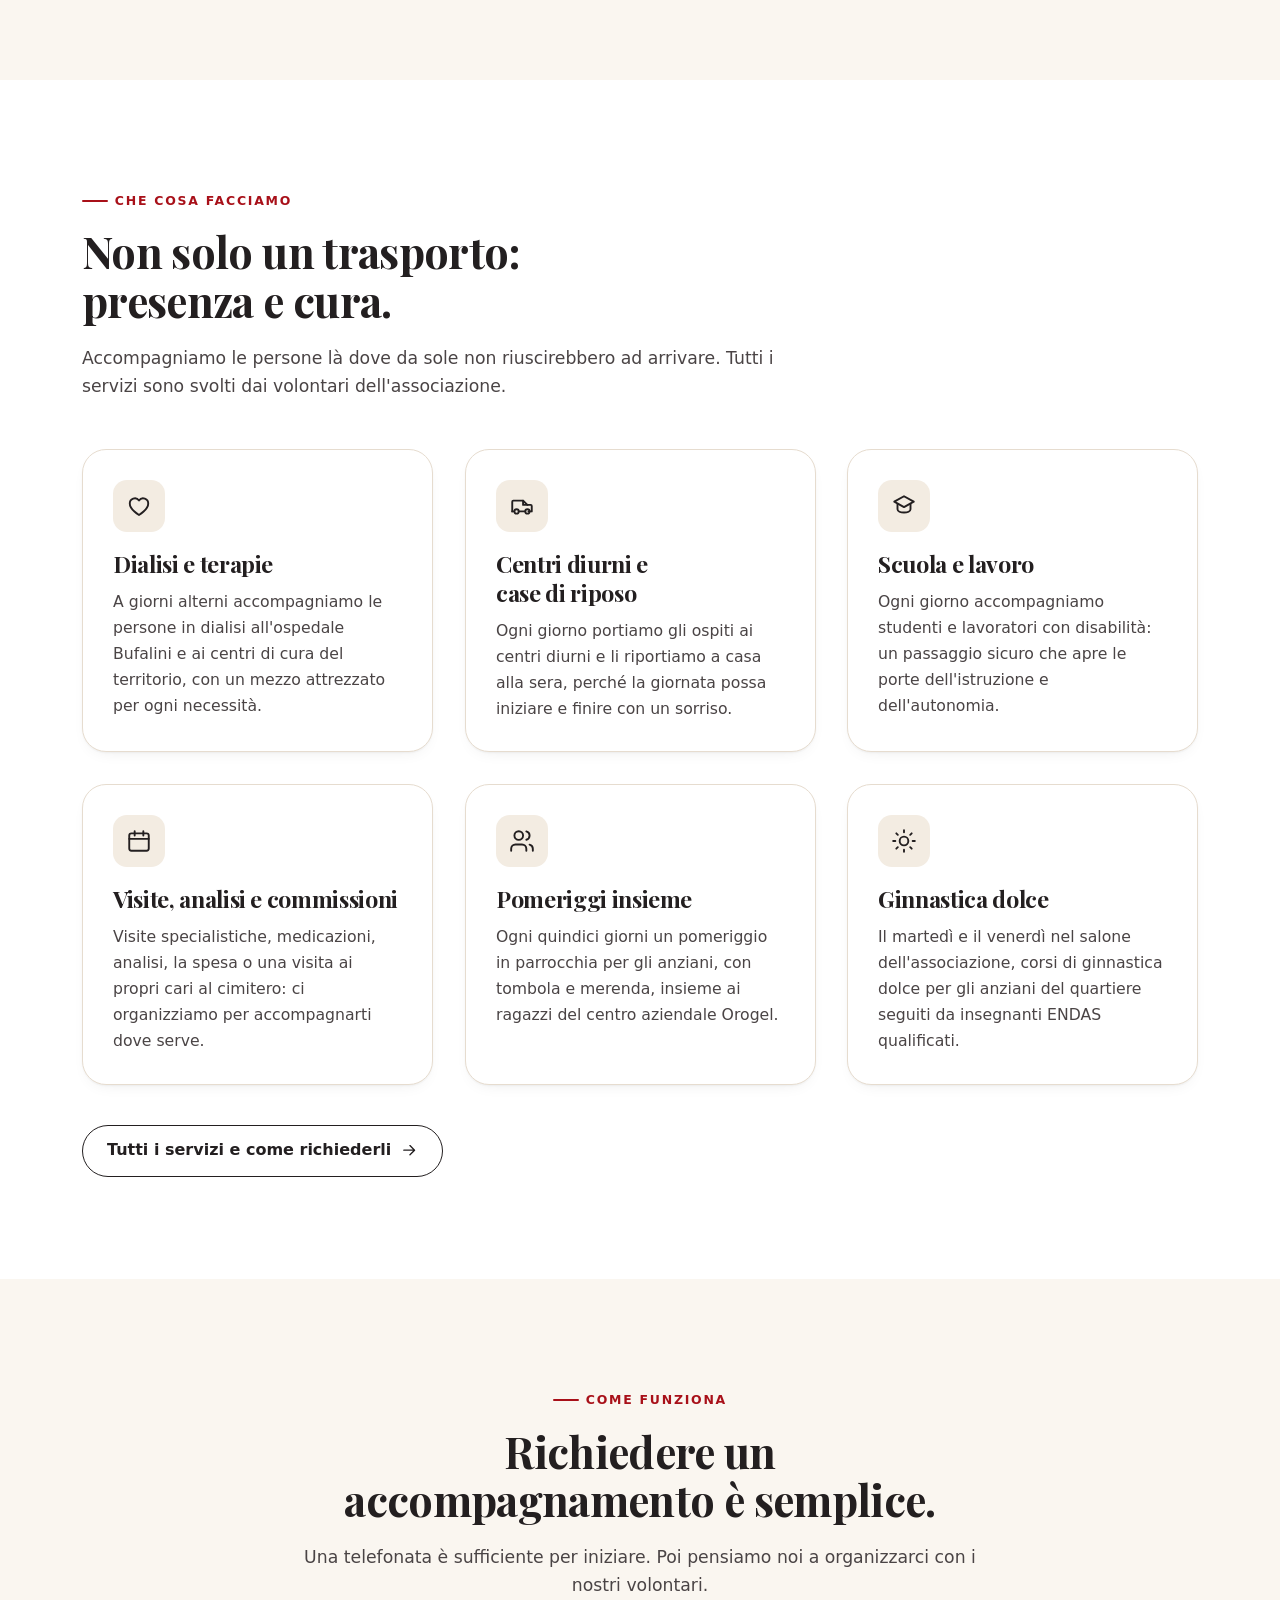
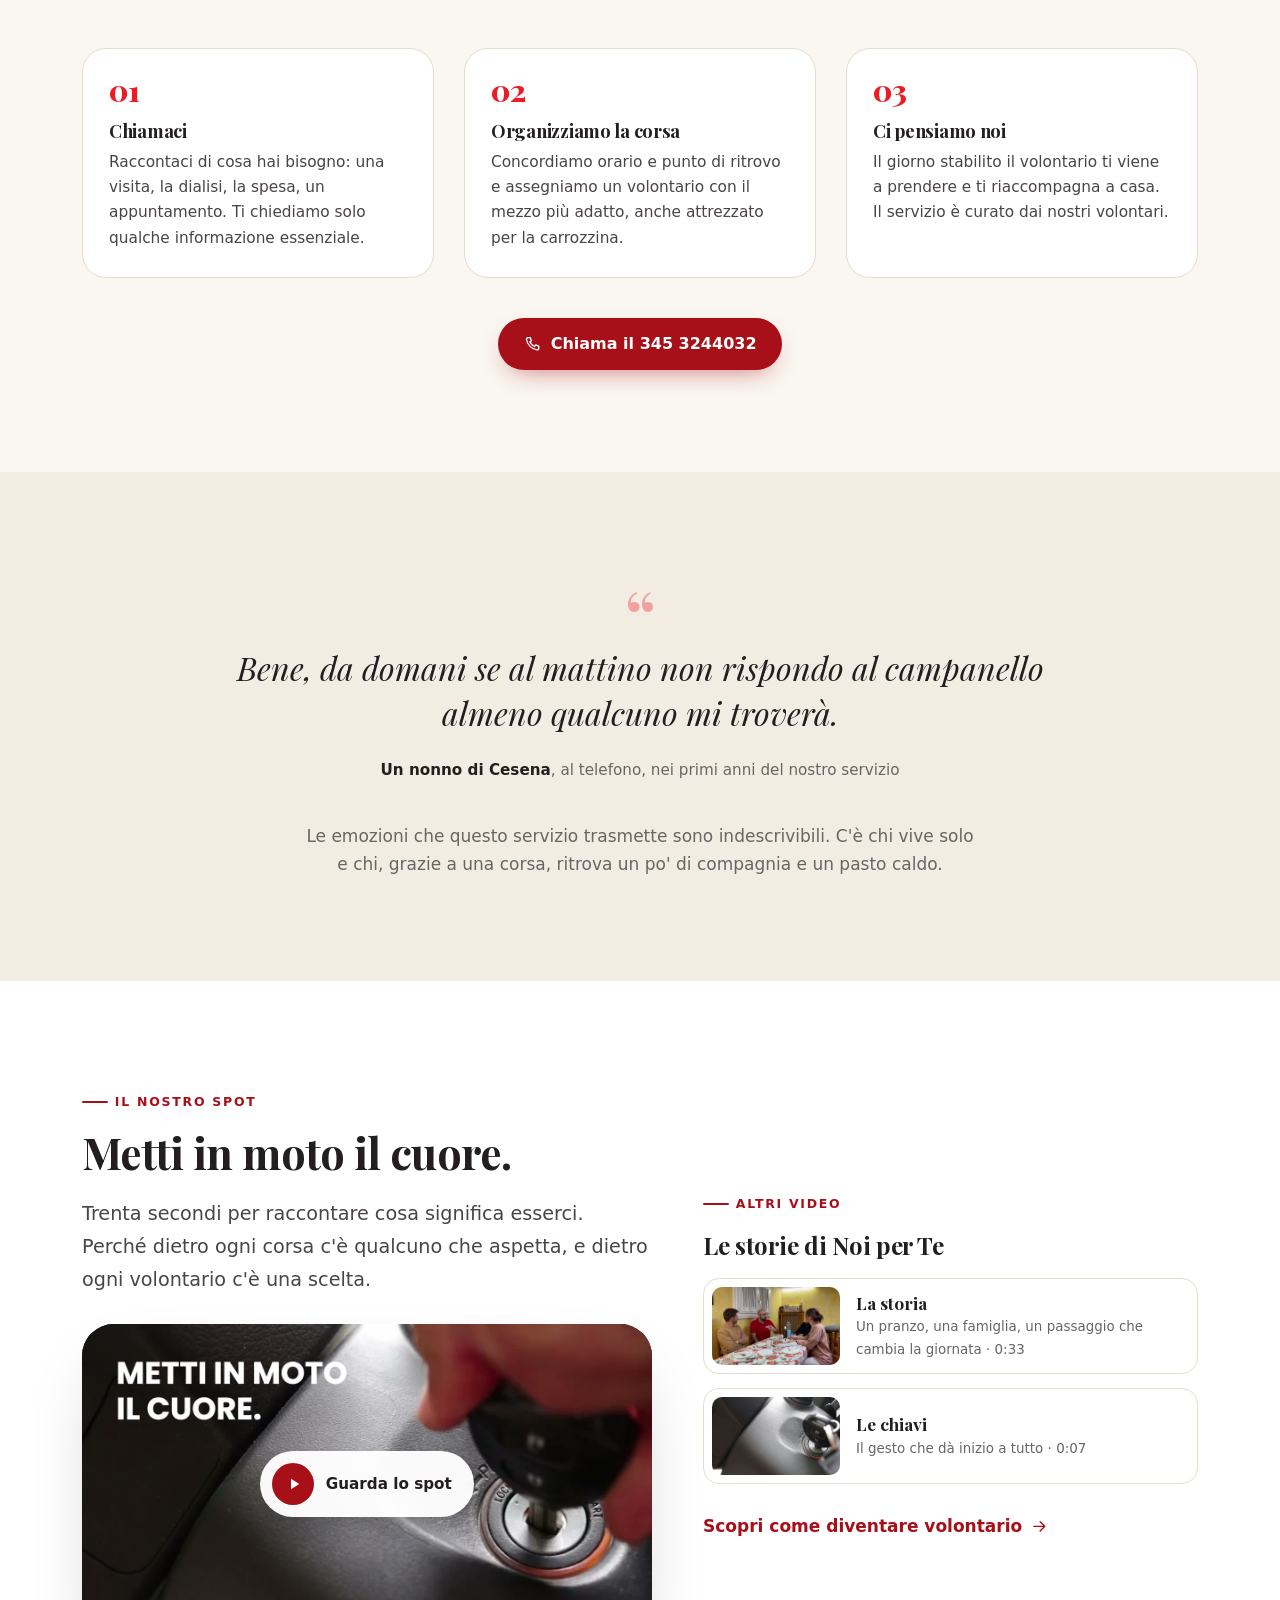
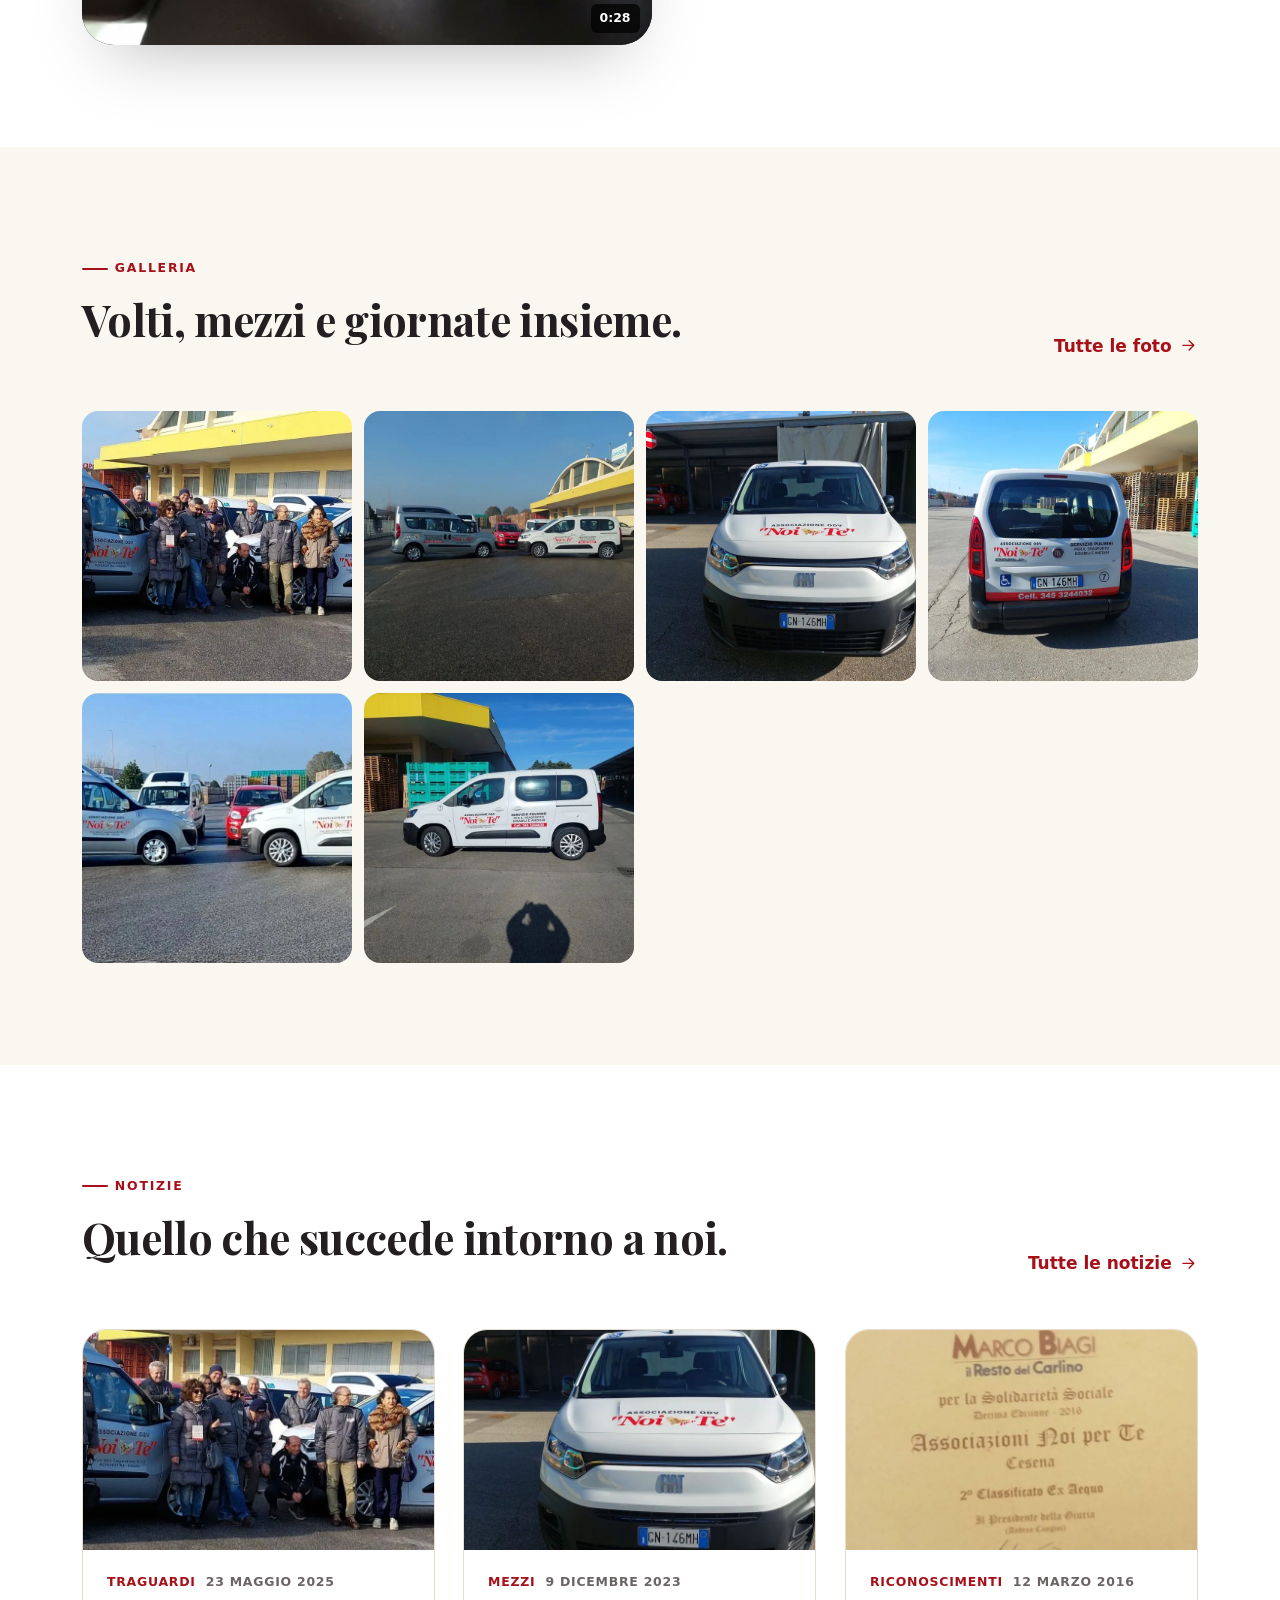
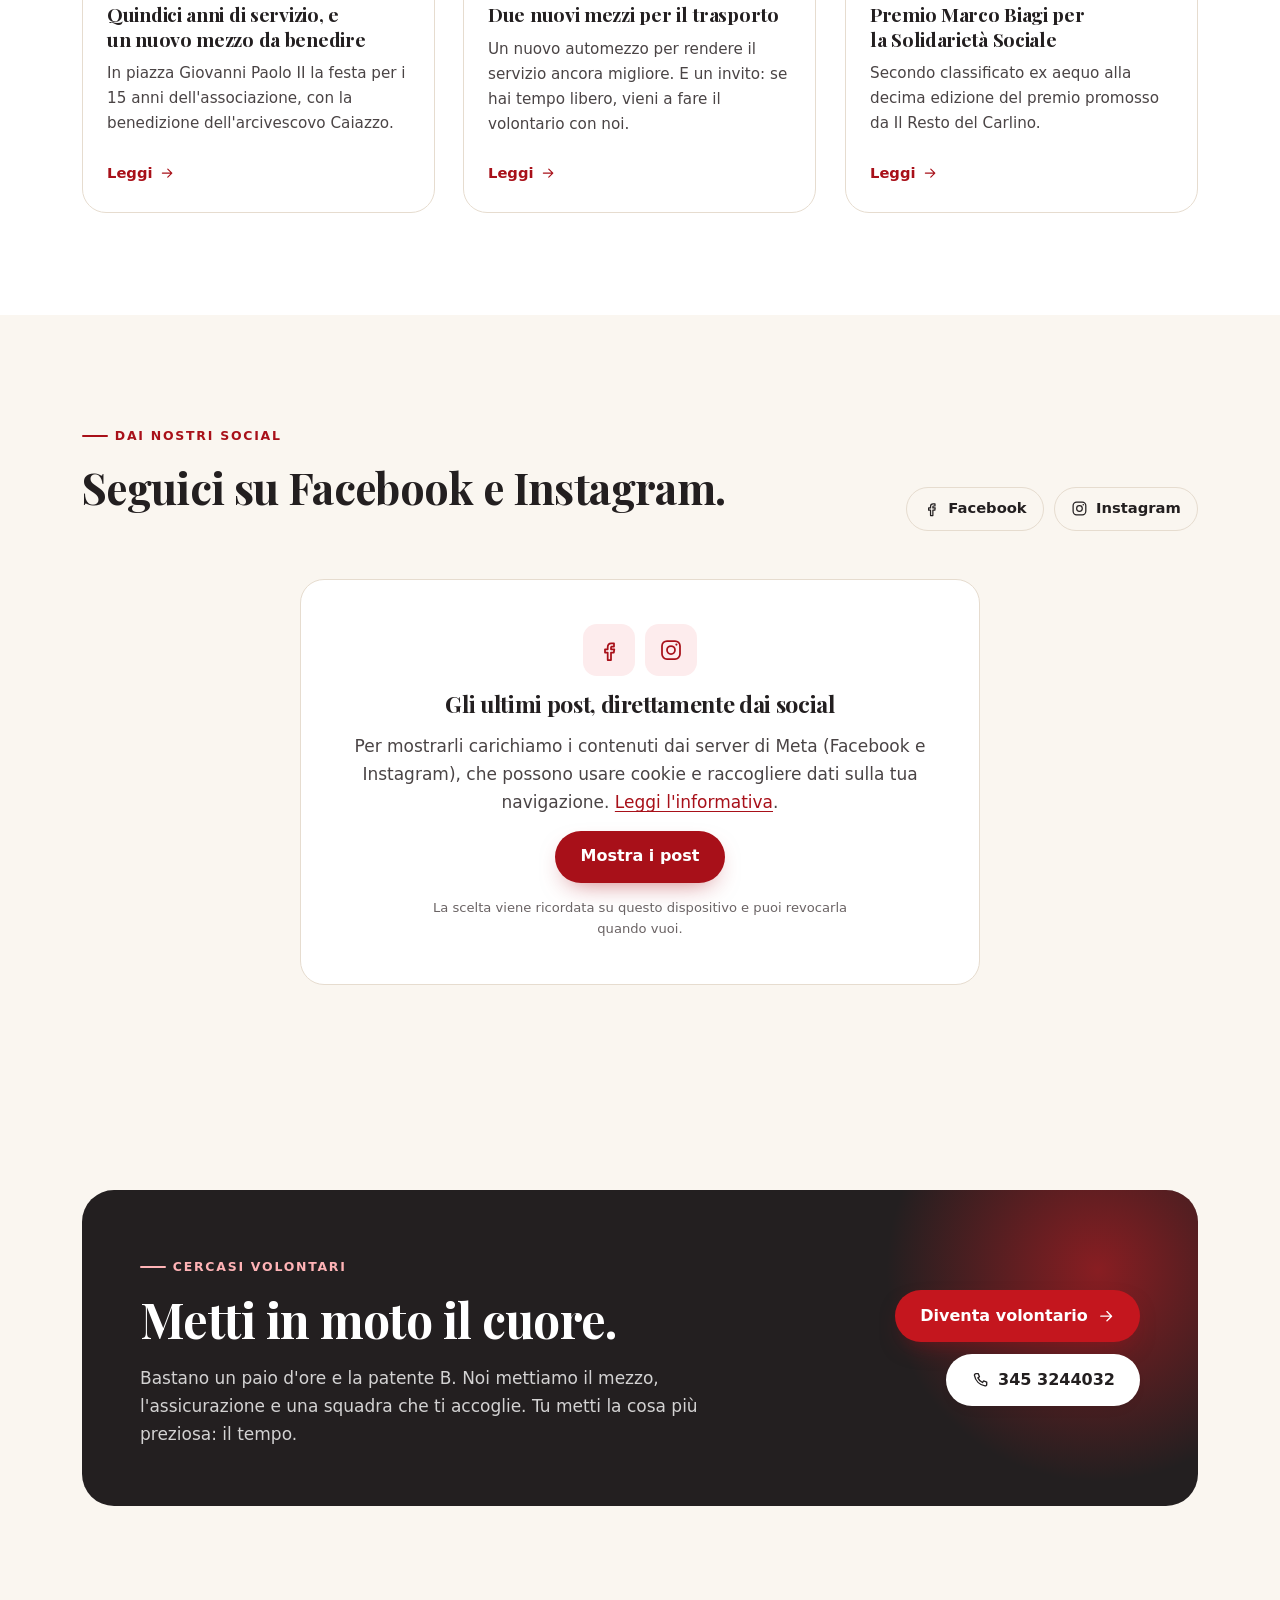
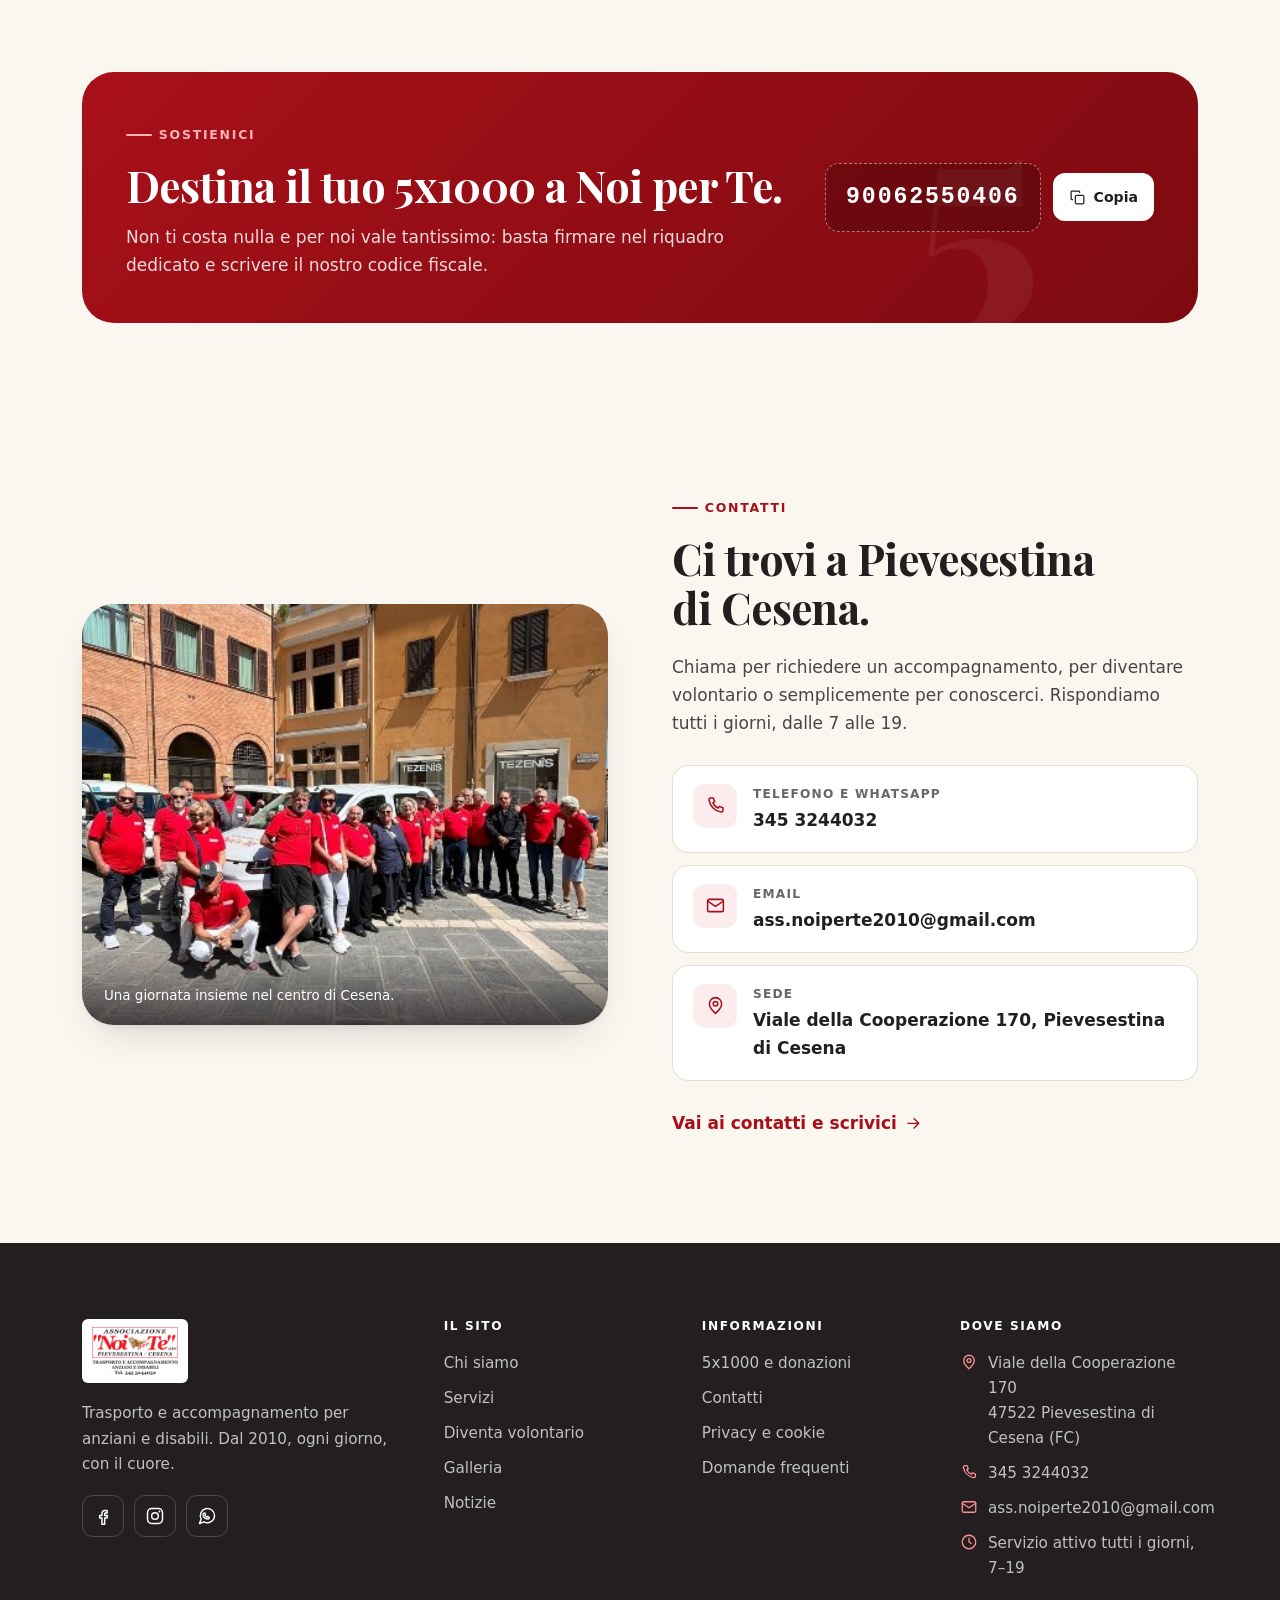
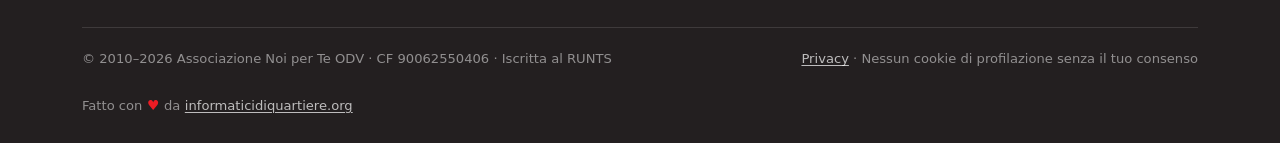
==== commit 75b8ae9d: "Aggiunge i post di Facebook e Instagram con consenso - sezione "Dai nostri social" in home (2 post I" ====
--- a/index.html
+++ b/index.html
@@ -505,6 +505,43 @@
     </div>
   </section>
 
+  <!-- SOCIAL -->
+  <section class="section" id="social">
+    <div class="shell">
+      <div class="section-head section-head--row">
+        <div>
+          <p class="eyebrow">Dai nostri social</p>
+          <h2>Seguici su Facebook e Instagram.</h2>
+        </div>
+        <div class="social-links">
+          <a class="btn btn--ghost btn--sm" href="https://www.facebook.com/NoiPerTe" target="_blank" rel="noopener"><svg class="icon" aria-hidden="true"><use href="#i-facebook"/></svg> Facebook</a>
+          <a class="btn btn--ghost btn--sm" href="https://www.instagram.com/gabriellagu57" target="_blank" rel="noopener"><svg class="icon" aria-hidden="true"><use href="#i-instagram"/></svg> Instagram</a>
+        </div>
+      </div>
+
+      <div data-social>
+        <div class="social-consent" data-social-consent>
+          <div class="social-consent__icons" aria-hidden="true">
+            <span><svg class="icon"><use href="#i-facebook"/></svg></span>
+            <span><svg class="icon"><use href="#i-instagram"/></svg></span>
+          </div>
+          <h3>Gli ultimi post, direttamente dai social</h3>
+          <p>Per mostrarli carichiamo i contenuti dai server di Meta (Facebook e Instagram), che possono usare cookie e raccogliere dati sulla tua navigazione. <a href="/privacy/#social">Leggi l'informativa</a>.</p>
+          <button class="btn btn--primary" type="button" data-social-load>Mostra i post</button>
+          <p class="social-consent__note">La scelta viene ricordata su questo dispositivo e puoi revocarla quando vuoi.</p>
+        </div>
+        <div class="social-feed" data-social-feed tabindex="-1" hidden>
+          <div class="social-fb" data-fb="https://www.facebook.com/NoiPerTe" data-height="640" data-title="Ultimi post della pagina Facebook dell'Associazione Noi per Te"></div>
+          <ul class="social-ig">
+            <li data-ig="reel/Dc2mJjMAs5W" data-title="Reel Instagram «Aiutaci ad aiutare»: l'associazione cerca volontari"></li>
+            <li data-ig="p/DMHcfppO6Pp" data-title="Post Instagram: l'associazione intervistata nel podcast «Su le maniche!»"></li>
+          </ul>
+          <p class="social-revoke">Contenuti caricati da Facebook e Instagram. <button class="link-btn" type="button" data-social-revoke>Non mostrarli più</button></p>
+        </div>
+      </div>
+    </div>
+  </section>
+
   <!-- DIVENTA VOLONTARIO -->
   <section class="section">
     <div class="shell">
@@ -630,7 +667,7 @@
 
     <div class="footer-bottom">
       <p>© 2010–<span data-year>2026</span> Associazione Noi per Te ODV · CF <span class="cf">90062550406</span> · Iscritta al RUNTS</p>
-      <p><a href="/privacy/">Privacy</a> · Sito senza cookie di profilazione</p>
+      <p><a href="/privacy/">Privacy</a> · Nessun cookie di profilazione senza il tuo consenso</p>
       <p class="footer-credit">Fatto con <span class="heart" aria-hidden="true">&hearts;</span> da <a href="https://informaticidiquartiere.org" target="_blank" rel="noopener">informaticidiquartiere.org</a></p>
     </div>
   </div>
--- a/assets/css/style.css
+++ b/assets/css/style.css
@@ -638,7 +638,7 @@
   gap: 10px;
   margin-top: 8px;
 }
-.drawer-social a {
+.mobile-nav .drawer-social a {
   width: 44px;
   height: 44px;
   display: grid;
@@ -1909,6 +1909,123 @@
   color: var(--muted);
 }
 
+/* --------------------------------------------------------- Social -------- */
+/* Post di Facebook e Instagram: gli iframe di Meta arrivano solo dopo il consenso. */
+.social-links {
+  display: flex;
+  flex-wrap: wrap;
+  gap: 10px;
+}
+.social-consent {
+  display: grid;
+  justify-items: center;
+  gap: 14px;
+  max-width: 680px;
+  margin-inline: auto;
+  padding: clamp(26px, 4vw, 44px);
+  background: #fff;
+  border: 1px solid var(--line);
+  border-radius: var(--radius-lg);
+  text-align: center;
+}
+.section--white .social-consent {
+  background: var(--cream);
+}
+.social-consent[hidden] {
+  display: none;
+}
+.social-consent__icons {
+  display: flex;
+  gap: 10px;
+}
+.social-consent__icons span {
+  display: grid;
+  place-items: center;
+  width: 52px;
+  height: 52px;
+  border-radius: 14px;
+  background: var(--red-50);
+  color: var(--red-700);
+}
+.social-consent h3 {
+  margin: 0;
+}
+.social-consent p {
+  margin: 0;
+  max-width: 54ch;
+  color: var(--ink-2);
+}
+.social-consent .social-consent__note {
+  font-size: 0.82rem;
+  color: var(--muted);
+}
+.no-js .social-consent [data-social-load] {
+  display: none;
+}
+.social-feed {
+  display: grid;
+  grid-template-columns: 440px minmax(0, 1fr);
+  gap: 32px;
+  align-items: start;
+}
+.social-feed[hidden] {
+  display: none;
+}
+.social-feed:focus {
+  outline: none;
+}
+.social-fb {
+  overflow: hidden;
+  min-height: 200px;
+  border: 1px solid var(--line);
+  border-radius: var(--radius);
+  background: #fff;
+}
+.social-fb iframe {
+  display: block;
+  max-width: 100%;
+  border: 0;
+}
+.social-ig {
+  display: grid;
+  grid-template-columns: repeat(2, minmax(0, 1fr));
+  gap: 16px;
+  margin: 0;
+  padding: 0;
+  list-style: none;
+}
+.social-ig li {
+  margin: 0;
+}
+.social-ig iframe {
+  /* L'altezza comunicata da Instagram è quella del contenuto, bordo escluso. */
+  box-sizing: content-box;
+  display: block;
+  width: calc(100% - 2px);
+  height: 560px;
+  border: 1px solid var(--line);
+  border-radius: var(--radius);
+  background: #fff;
+}
+.social-revoke {
+  grid-column: 1 / -1;
+  margin: 0;
+  font-size: 0.85rem;
+  color: var(--muted);
+}
+.link-btn {
+  padding: 0;
+  border: 0;
+  background: none;
+  color: var(--red-700);
+  font: inherit;
+  text-decoration: underline;
+  text-underline-offset: 0.18em;
+}
+.link-btn:hover {
+  color: var(--red-600);
+}
+
 /* --------------------------------------------------------- FAQ ----------- */
 .faq {
   max-width: 820px;
@@ -2212,6 +2329,14 @@
   .footer-col--contact {
     grid-column: 1 / -1;
   }
+  .social-feed {
+    grid-template-columns: minmax(0, 1fr);
+  }
+  .social-fb {
+    width: 100%;
+    max-width: 502px;
+    margin-inline: auto;
+  }
 }
 
 @media (max-width: 900px) {
@@ -2374,6 +2499,23 @@
   }
   .footer-brand img {
     height: 54px;
+  }
+  /* Su telefono i post Instagram scorrono in orizzontale, come nell'app. */
+  .social-ig {
+    grid-template-columns: none;
+    grid-auto-flow: column;
+    grid-auto-columns: min(86%, 340px);
+    gap: 12px;
+    margin-inline: calc(var(--pad) * -1);
+    padding: 0 var(--pad) 10px;
+    overflow-x: auto;
+    overscroll-behavior-x: contain;
+    scrollbar-width: thin;
+    scroll-snap-type: x mandatory;
+    scroll-padding-inline: var(--pad);
+  }
+  .social-ig li {
+    scroll-snap-align: start;
   }
   .lightbox-figure figcaption {
     flex-direction: column;
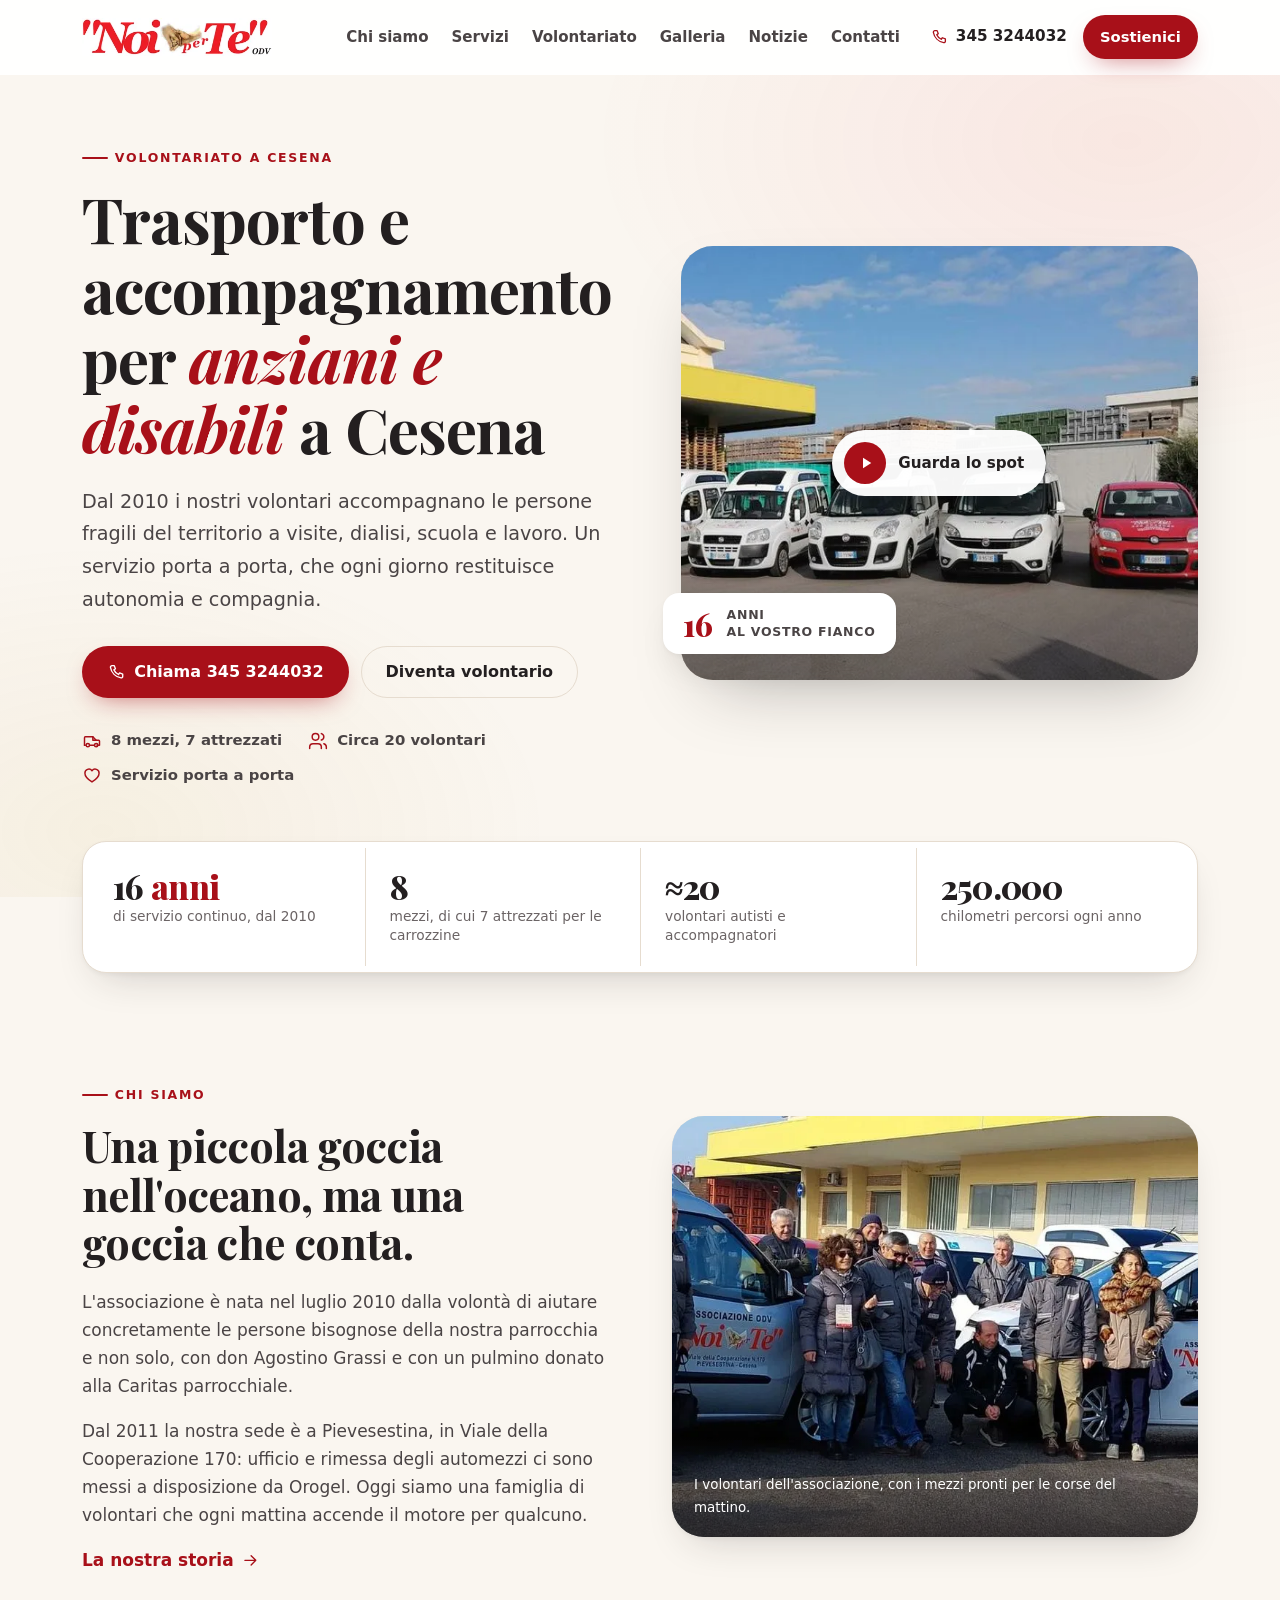
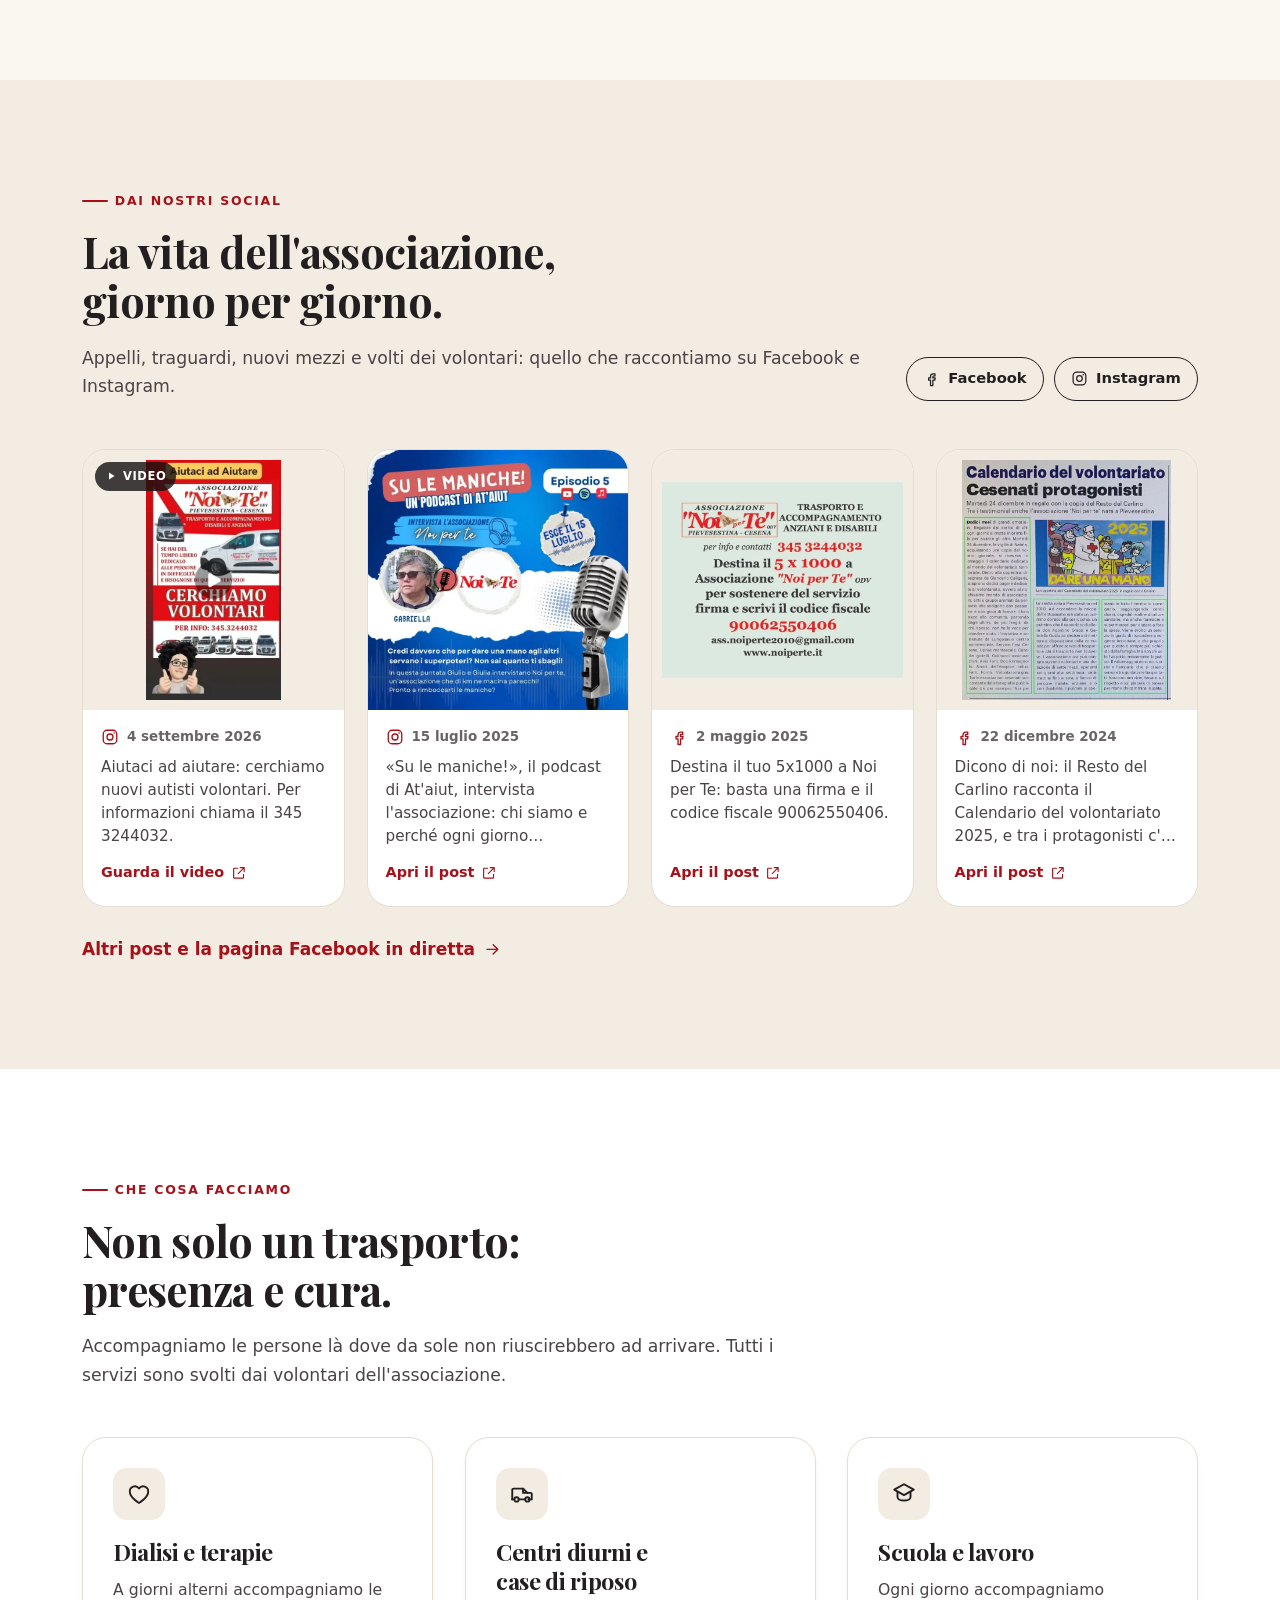
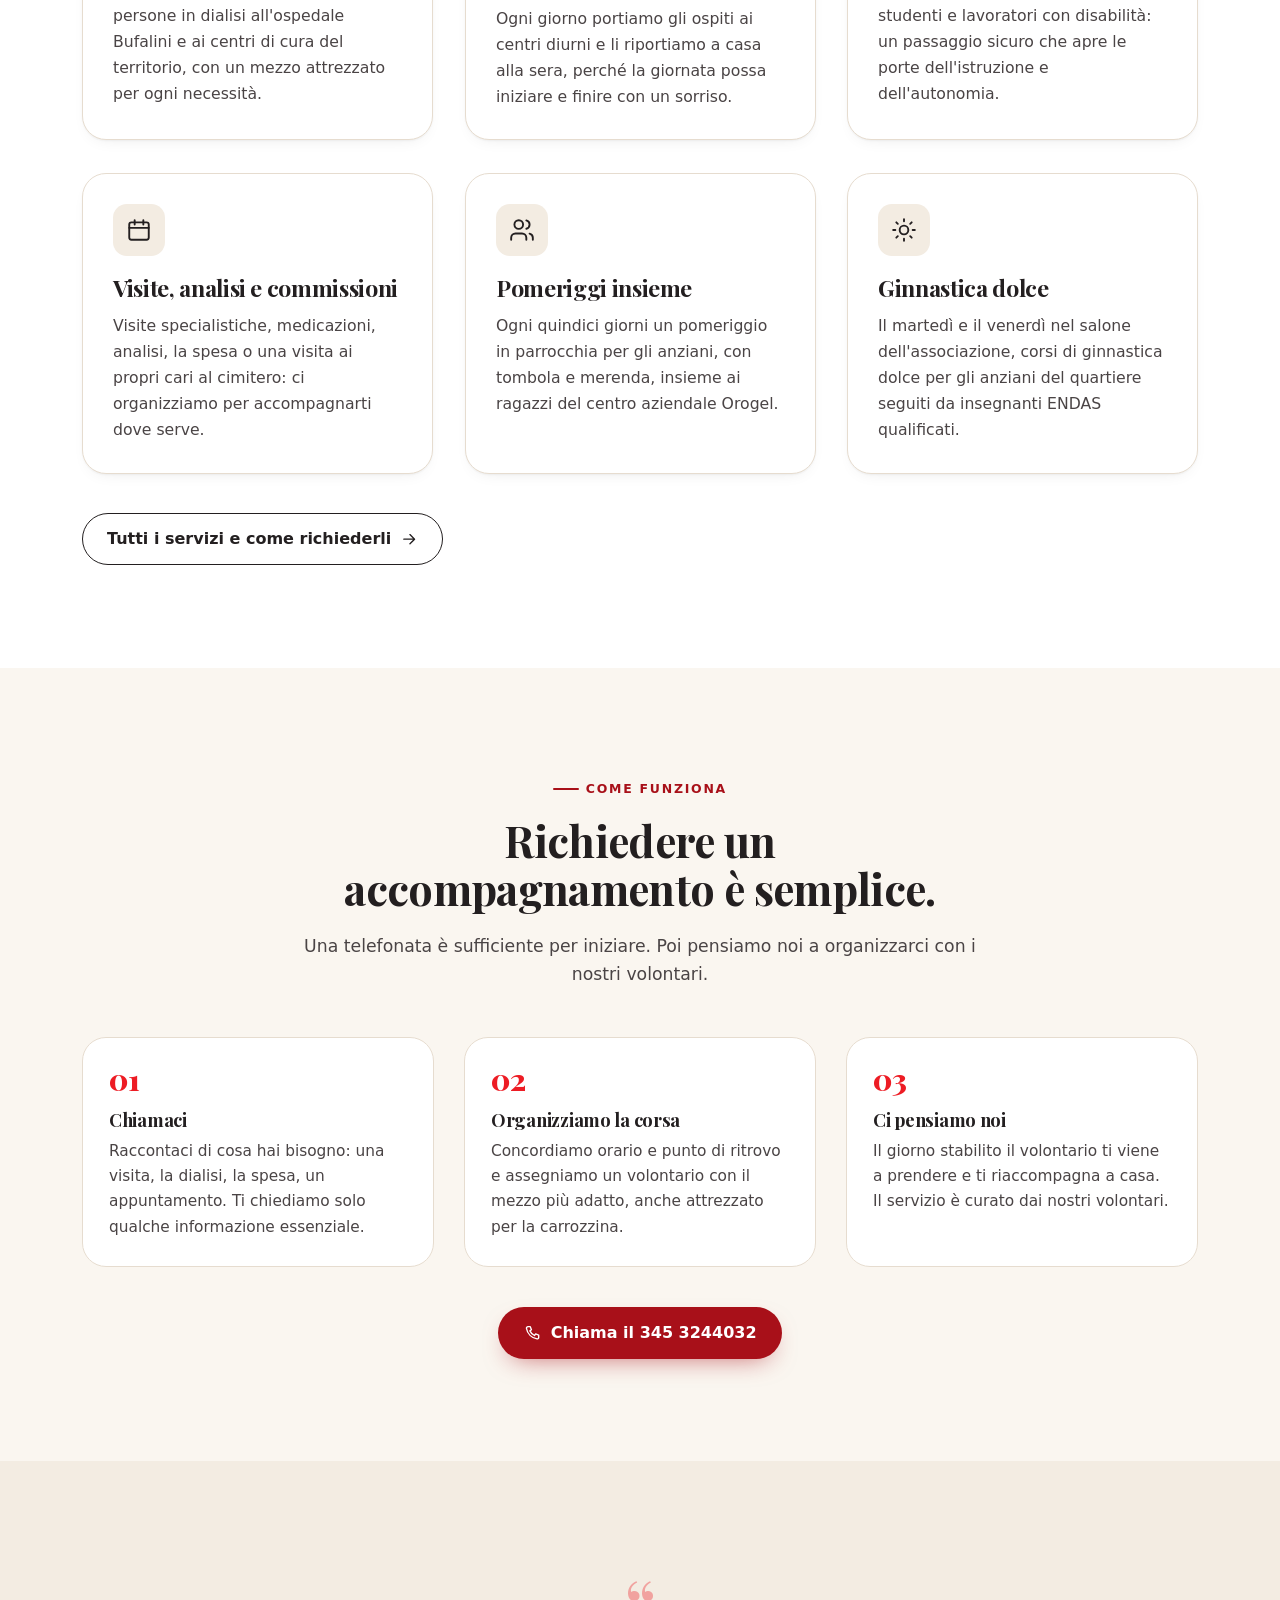
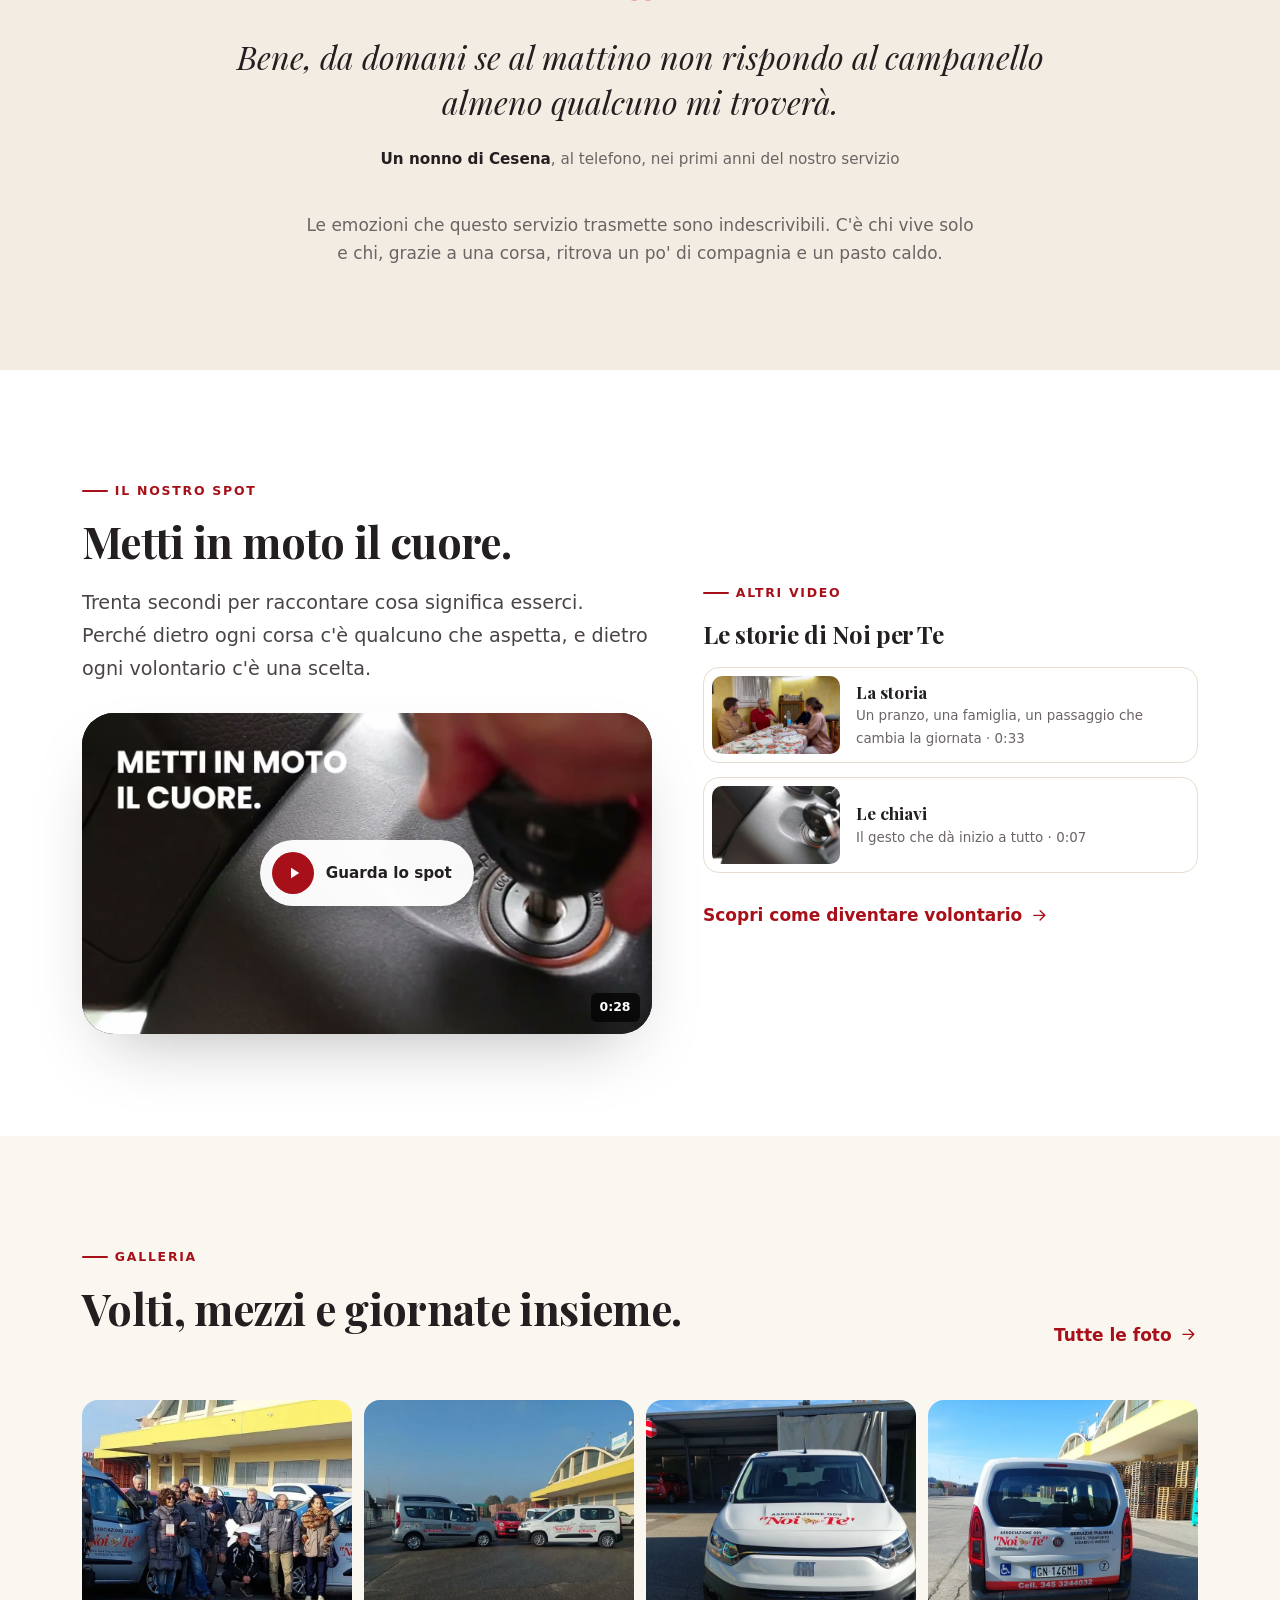
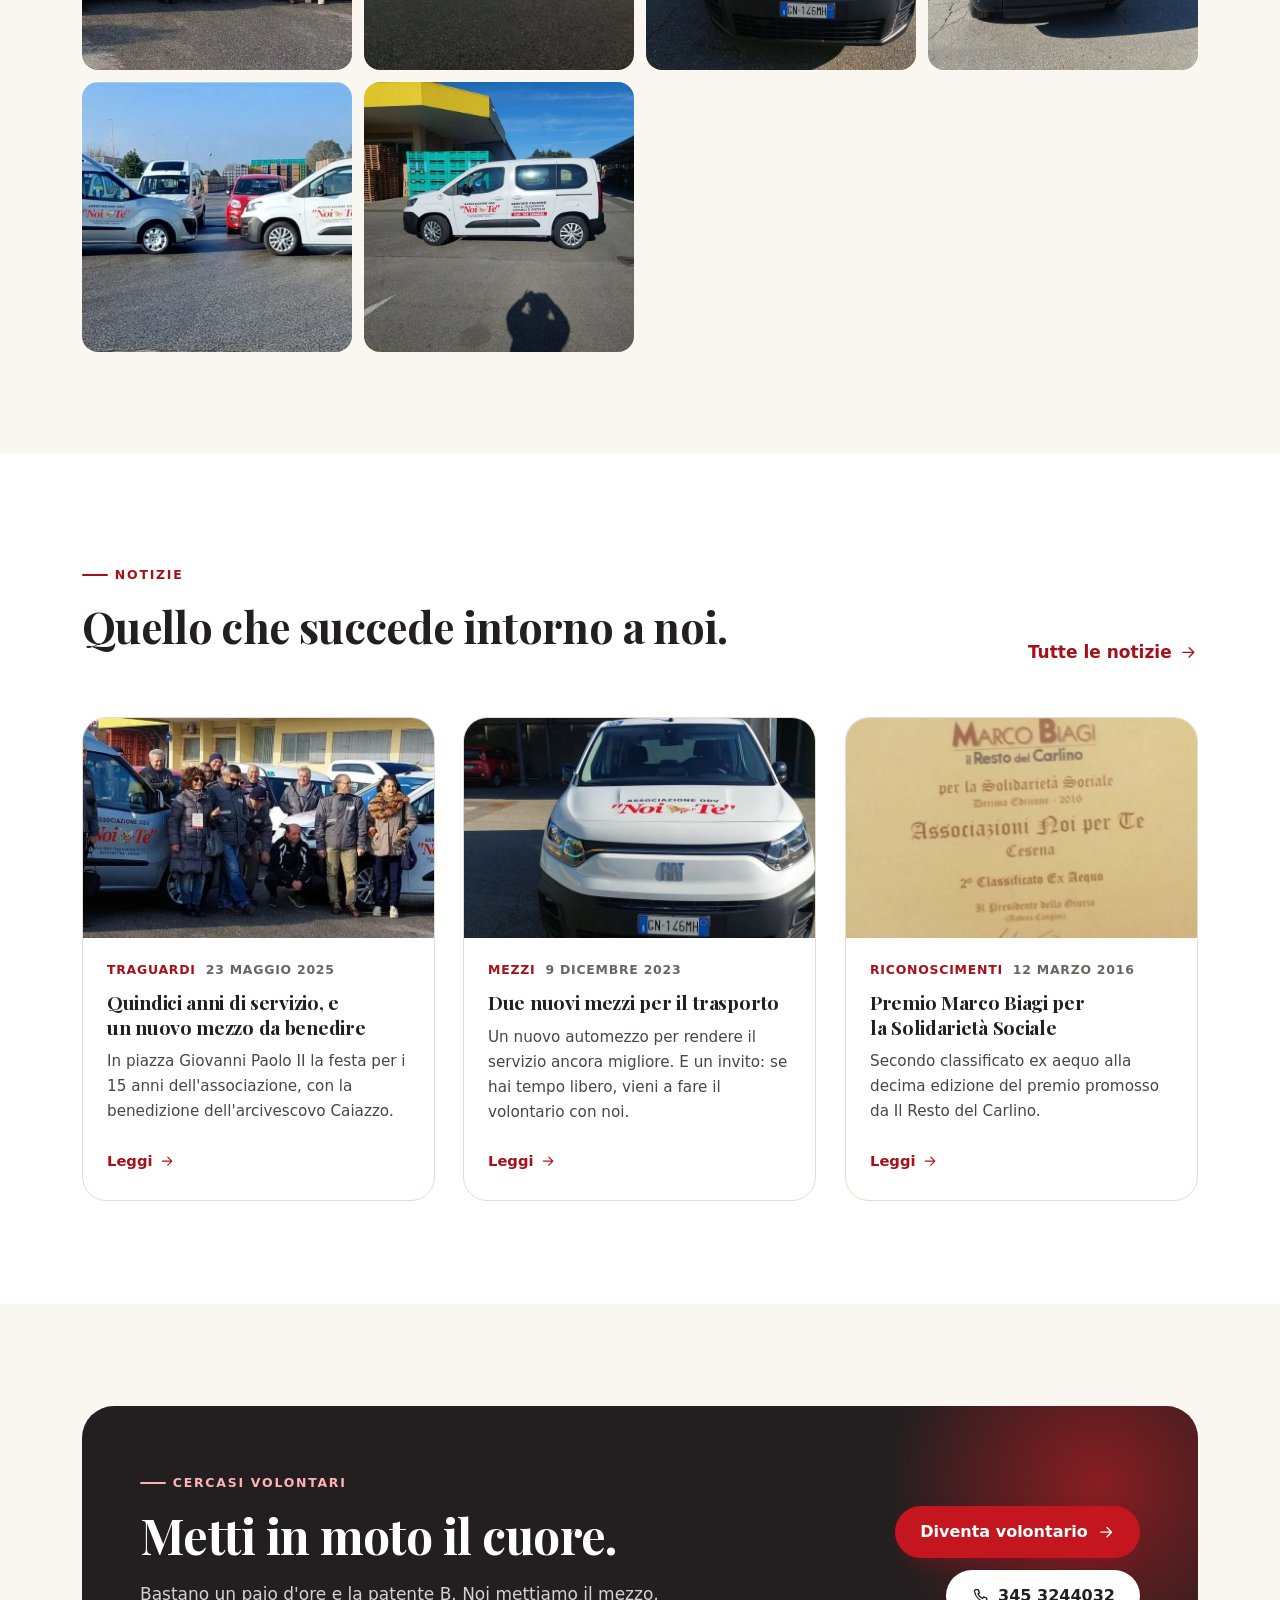
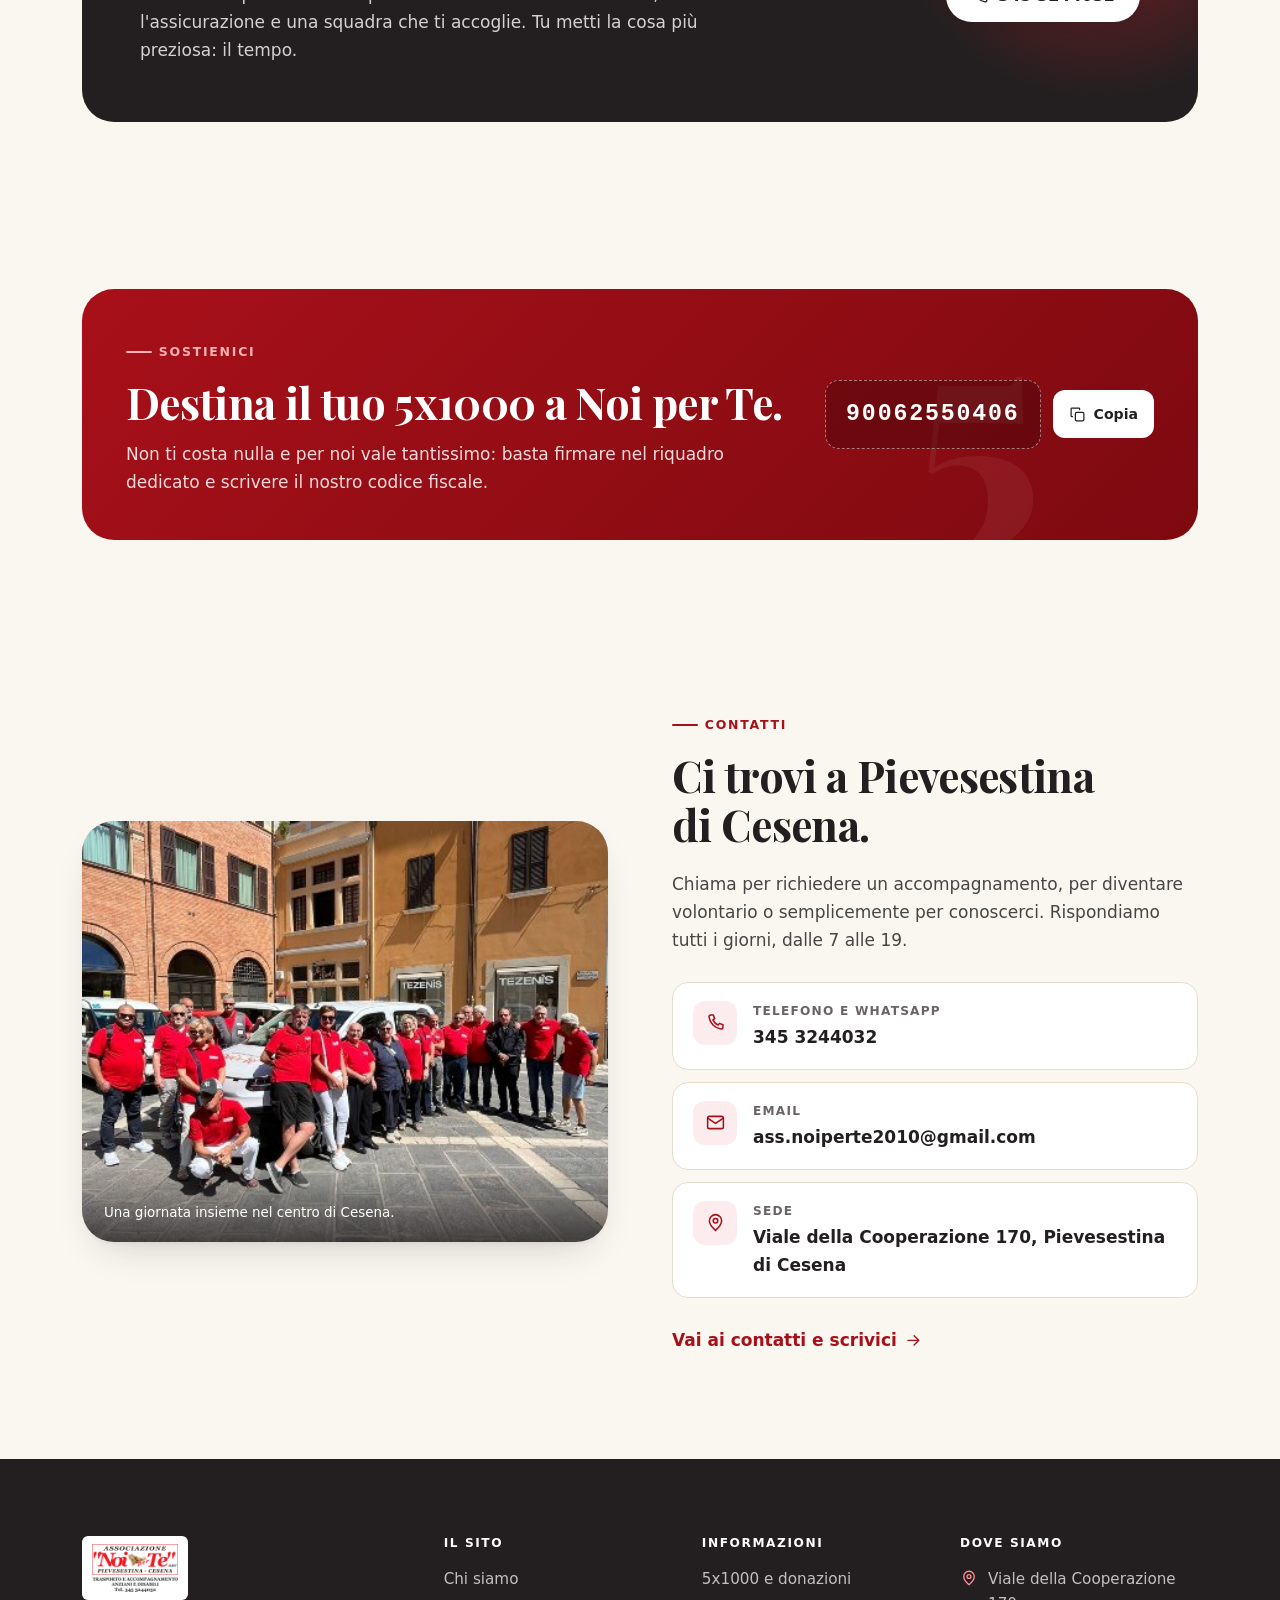
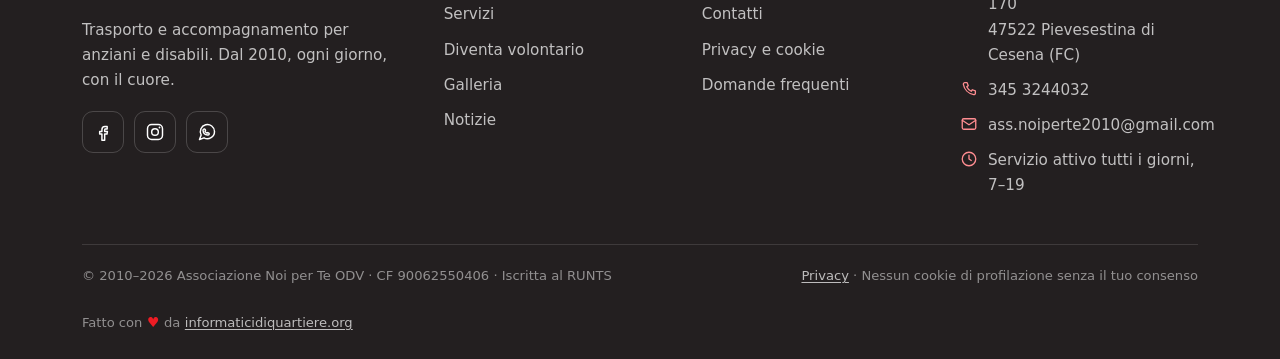
==== commit 3613352e: "Rifà la sezione social con card nostre e la porta dopo Chi siamo - card nello stile del sito (foto s" ====
--- a/index.html
+++ b/index.html
@@ -292,6 +292,79 @@
     </div>
   </section>
 
+  <!-- SOCIAL -->
+  <section class="section section--sand" id="social">
+    <div class="shell">
+      <div class="section-head section-head--row">
+        <div>
+          <p class="eyebrow">Dai nostri social</p>
+          <h2>La vita dell'associazione, giorno per giorno.</h2>
+          <p>Appelli, traguardi, nuovi mezzi e volti dei volontari: quello che raccontiamo su Facebook e Instagram.</p>
+        </div>
+        <div class="social-links">
+          <a class="btn btn--outline btn--sm" href="https://www.facebook.com/NoiPerTe" target="_blank" rel="noopener"><svg class="icon" aria-hidden="true"><use href="#i-facebook"/></svg> Facebook</a>
+          <a class="btn btn--outline btn--sm" href="https://www.instagram.com/gabriellagu57" target="_blank" rel="noopener"><svg class="icon" aria-hidden="true"><use href="#i-instagram"/></svg> Instagram</a>
+        </div>
+      </div>
+
+      <!-- social:inizio -->
+      <ul class="social-grid">
+        <li>
+          <a class="social-card" href="https://www.instagram.com/reel/Dc2mJjMAs5W/" target="_blank" rel="noopener">
+            <span class="social-card__media social-card__media--intera">
+              <picture><source type="image/webp" srcset="/assets/img/social-aiutaci-ad-aiutare-2026.webp"><img src="/assets/img/social-aiutaci-ad-aiutare-2026.jpg" alt="" width="360" height="640" loading="lazy" decoding="async"></picture>
+              <span class="social-card__badge"><svg class="icon" aria-hidden="true"><use href="#i-play"/></svg> Video</span>
+            </span>
+            <span class="social-card__body">
+              <span class="social-card__meta"><svg class="icon" aria-hidden="true"><use href="#i-instagram"/></svg><span class="sr-only">Instagram, </span><time datetime="2026-09-04">4 settembre 2026</time></span>
+              <span class="social-card__text">Aiutaci ad aiutare: cerchiamo nuovi autisti volontari. Per informazioni chiama il 345 3244032.</span>
+              <span class="link-arrow">Guarda il video <svg class="icon" aria-hidden="true"><use href="#i-external"/></svg></span>
+            </span>
+          </a>
+        </li>
+        <li>
+          <a class="social-card" href="https://www.instagram.com/p/DMHcfppO6Pp/" target="_blank" rel="noopener">
+            <span class="social-card__media">
+              <picture><source type="image/webp" srcset="/assets/img/social-podcast-su-le-maniche-2025.webp"><img src="/assets/img/social-podcast-su-le-maniche-2025.jpg" alt="" width="720" height="720" loading="lazy" decoding="async"></picture>
+            </span>
+            <span class="social-card__body">
+              <span class="social-card__meta"><svg class="icon" aria-hidden="true"><use href="#i-instagram"/></svg><span class="sr-only">Instagram, </span><time datetime="2025-07-15">15 luglio 2025</time></span>
+              <span class="social-card__text">«Su le maniche!», il podcast di At'aiut, intervista l'associazione: chi siamo e perché ogni giorno accendiamo il motore per qualcuno.</span>
+              <span class="link-arrow">Apri il post <svg class="icon" aria-hidden="true"><use href="#i-external"/></svg></span>
+            </span>
+          </a>
+        </li>
+        <li>
+          <a class="social-card" href="https://www.facebook.com/photo.php?fbid=1373593030991815&amp;set=a.622207039463755&amp;type=3" target="_blank" rel="noopener">
+            <span class="social-card__media social-card__media--intera">
+              <picture><source type="image/webp" srcset="/assets/img/5x1000-noi-per-te-720.webp"><img src="/assets/img/5x1000-noi-per-te-720.jpg" alt="" width="720" height="587" loading="lazy" decoding="async"></picture>
+            </span>
+            <span class="social-card__body">
+              <span class="social-card__meta"><svg class="icon" aria-hidden="true"><use href="#i-facebook"/></svg><span class="sr-only">Facebook, </span><time datetime="2025-05-02">2 maggio 2025</time></span>
+              <span class="social-card__text">Destina il tuo 5x1000 a Noi per Te: basta una firma e il codice fiscale 90062550406.</span>
+              <span class="link-arrow">Apri il post <svg class="icon" aria-hidden="true"><use href="#i-external"/></svg></span>
+            </span>
+          </a>
+        </li>
+        <li>
+          <a class="social-card" href="https://www.facebook.com/photo.php?fbid=1259971815687271&amp;set=a.622207029463756&amp;type=3" target="_blank" rel="noopener">
+            <span class="social-card__media social-card__media--intera">
+              <picture><source type="image/webp" srcset="/assets/img/rassegna-calendario-volontariato-2025-720.webp"><img src="/assets/img/rassegna-calendario-volontariato-2025-720.jpg" alt="" width="720" height="830" loading="lazy" decoding="async"></picture>
+            </span>
+            <span class="social-card__body">
+              <span class="social-card__meta"><svg class="icon" aria-hidden="true"><use href="#i-facebook"/></svg><span class="sr-only">Facebook, </span><time datetime="2024-12-22">22 dicembre 2024</time></span>
+              <span class="social-card__text">Dicono di noi: il Resto del Carlino racconta il Calendario del volontariato 2025, e tra i protagonisti c'è anche Noi per Te.</span>
+              <span class="link-arrow">Apri il post <svg class="icon" aria-hidden="true"><use href="#i-external"/></svg></span>
+            </span>
+          </a>
+        </li>
+      </ul>
+      <!-- social:fine -->
+
+      <a class="link-arrow mt-3" href="/notizie/#social">Altri post e la pagina Facebook in diretta <svg class="icon" aria-hidden="true"><use href="#i-arrow"/></svg></a>
+    </div>
+  </section>
+
   <!-- SERVIZI -->
   <section class="section section--white" id="servizi"><span class="anchor" id="services" aria-hidden="true"></span>
     <div class="shell">
@@ -501,43 +574,6 @@
             <span class="link-arrow">Leggi <svg class="icon" aria-hidden="true"><use href="#i-arrow"/></svg></span>
           </div>
         </a>
-      </div>
-    </div>
-  </section>
-
-  <!-- SOCIAL -->
-  <section class="section" id="social">
-    <div class="shell">
-      <div class="section-head section-head--row">
-        <div>
-          <p class="eyebrow">Dai nostri social</p>
-          <h2>Seguici su Facebook e Instagram.</h2>
-        </div>
-        <div class="social-links">
-          <a class="btn btn--ghost btn--sm" href="https://www.facebook.com/NoiPerTe" target="_blank" rel="noopener"><svg class="icon" aria-hidden="true"><use href="#i-facebook"/></svg> Facebook</a>
-          <a class="btn btn--ghost btn--sm" href="https://www.instagram.com/gabriellagu57" target="_blank" rel="noopener"><svg class="icon" aria-hidden="true"><use href="#i-instagram"/></svg> Instagram</a>
-        </div>
-      </div>
-
-      <div data-social>
-        <div class="social-consent" data-social-consent>
-          <div class="social-consent__icons" aria-hidden="true">
-            <span><svg class="icon"><use href="#i-facebook"/></svg></span>
-            <span><svg class="icon"><use href="#i-instagram"/></svg></span>
-          </div>
-          <h3>Gli ultimi post, direttamente dai social</h3>
-          <p>Per mostrarli carichiamo i contenuti dai server di Meta (Facebook e Instagram), che possono usare cookie e raccogliere dati sulla tua navigazione. <a href="/privacy/#social">Leggi l'informativa</a>.</p>
-          <button class="btn btn--primary" type="button" data-social-load>Mostra i post</button>
-          <p class="social-consent__note">La scelta viene ricordata su questo dispositivo e puoi revocarla quando vuoi.</p>
-        </div>
-        <div class="social-feed" data-social-feed tabindex="-1" hidden>
-          <div class="social-fb" data-fb="https://www.facebook.com/NoiPerTe" data-height="640" data-title="Ultimi post della pagina Facebook dell'Associazione Noi per Te"></div>
-          <ul class="social-ig">
-            <li data-ig="reel/Dc2mJjMAs5W" data-title="Reel Instagram «Aiutaci ad aiutare»: l'associazione cerca volontari"></li>
-            <li data-ig="p/DMHcfppO6Pp" data-title="Post Instagram: l'associazione intervistata nel podcast «Su le maniche!»"></li>
-          </ul>
-          <p class="social-revoke">Contenuti caricati da Facebook e Instagram. <button class="link-btn" type="button" data-social-revoke>Non mostrarli più</button></p>
-        </div>
       </div>
     </div>
   </section>
--- a/assets/css/style.css
+++ b/assets/css/style.css
@@ -1910,11 +1910,132 @@
 }
 
 /* --------------------------------------------------------- Social -------- */
-/* Post di Facebook e Instagram: gli iframe di Meta arrivano solo dopo il consenso. */
+/* Card dei post (generate da tools/build-social.py) e pagina Facebook in
+   diretta, il cui iframe arriva solo dopo il consenso. */
 .social-links {
   display: flex;
+  flex: none;
   flex-wrap: wrap;
   gap: 10px;
+}
+.social-grid {
+  display: grid;
+  grid-template-columns: repeat(4, minmax(0, 1fr));
+  gap: clamp(14px, 2vw, 22px);
+  margin: 0;
+  padding: 0;
+  list-style: none;
+}
+.social-grid li {
+  margin: 0;
+}
+.social-card {
+  /* Contiene anche il testo .sr-only, che altrimenti allargherebbe la pagina su mobile. */
+  position: relative;
+  display: flex;
+  flex-direction: column;
+  height: 100%;
+  overflow: hidden;
+  background: #fff;
+  border: 1px solid var(--line);
+  border-radius: var(--radius-lg);
+  color: inherit;
+  text-decoration: none;
+  transition: transform 0.22s var(--ease), box-shadow 0.22s var(--ease);
+}
+.social-card:hover {
+  transform: translateY(-4px);
+  box-shadow: var(--shadow);
+  color: inherit;
+}
+.social-card__media {
+  position: relative;
+  display: block;
+  aspect-ratio: 1;
+  overflow: hidden;
+  background: var(--sand-2);
+}
+.social-card__media img {
+  width: 100%;
+  height: 100%;
+  object-fit: cover;
+  transition: transform 0.45s var(--ease);
+}
+.social-card:hover .social-card__media img {
+  transform: scale(1.04);
+}
+/* Locandine e foto da non ritagliare: intere, su fondo neutro. */
+.social-card__media--intera {
+  background: var(--sand);
+}
+.social-card__media--intera img {
+  object-fit: contain;
+  padding: 10px;
+}
+.social-card__badge {
+  position: absolute;
+  left: 12px;
+  top: 12px;
+  display: inline-flex;
+  align-items: center;
+  gap: 6px;
+  padding: 5px 10px;
+  border-radius: var(--pill);
+  background: rgba(20, 17, 18, 0.8);
+  color: #fff;
+  font-size: 0.72rem;
+  font-weight: 700;
+  letter-spacing: 0.05em;
+  text-transform: uppercase;
+}
+.social-card__badge .icon {
+  width: 12px;
+  height: 12px;
+  fill: currentColor;
+  stroke: none;
+}
+.social-card__body {
+  display: flex;
+  flex: 1;
+  flex-direction: column;
+  gap: 8px;
+  padding: 16px 18px 18px;
+}
+.social-card__meta {
+  display: flex;
+  align-items: center;
+  gap: 8px;
+  color: var(--muted);
+  font-size: 0.84rem;
+  font-weight: 600;
+}
+.social-card__meta .icon {
+  width: 18px;
+  height: 18px;
+  flex: none;
+  color: var(--red-700);
+}
+.social-card__text {
+  display: -webkit-box;
+  overflow: hidden;
+  color: var(--ink-2);
+  font-size: 0.95rem;
+  line-height: 1.5;
+  -webkit-box-orient: vertical;
+  -webkit-line-clamp: 4;
+  line-clamp: 4;
+}
+.social-card .link-arrow {
+  margin-top: auto;
+  padding-top: 6px;
+  font-size: 0.9rem;
+}
+.social-live {
+  margin-top: clamp(40px, 6vw, 72px);
+}
+.social-live__title {
+  margin-bottom: 18px;
+  text-align: center;
 }
 .social-consent {
   display: grid;
@@ -1964,9 +2085,8 @@
 }
 .social-feed {
   display: grid;
-  grid-template-columns: 440px minmax(0, 1fr);
-  gap: 32px;
-  align-items: start;
+  justify-items: center;
+  gap: 14px;
 }
 .social-feed[hidden] {
   display: none;
@@ -1976,6 +2096,8 @@
 }
 .social-fb {
   overflow: hidden;
+  width: 100%;
+  max-width: 502px;
   min-height: 200px;
   border: 1px solid var(--line);
   border-radius: var(--radius);
@@ -1986,29 +2108,7 @@
   max-width: 100%;
   border: 0;
 }
-.social-ig {
-  display: grid;
-  grid-template-columns: repeat(2, minmax(0, 1fr));
-  gap: 16px;
-  margin: 0;
-  padding: 0;
-  list-style: none;
-}
-.social-ig li {
-  margin: 0;
-}
-.social-ig iframe {
-  /* L'altezza comunicata da Instagram è quella del contenuto, bordo escluso. */
-  box-sizing: content-box;
-  display: block;
-  width: calc(100% - 2px);
-  height: 560px;
-  border: 1px solid var(--line);
-  border-radius: var(--radius);
-  background: #fff;
-}
 .social-revoke {
-  grid-column: 1 / -1;
   margin: 0;
   font-size: 0.85rem;
   color: var(--muted);
@@ -2329,14 +2429,6 @@
   .footer-col--contact {
     grid-column: 1 / -1;
   }
-  .social-feed {
-    grid-template-columns: minmax(0, 1fr);
-  }
-  .social-fb {
-    width: 100%;
-    max-width: 502px;
-    margin-inline: auto;
-  }
 }
 
 @media (max-width: 900px) {
@@ -2379,7 +2471,8 @@
   .grid--3 {
     grid-template-columns: repeat(2, minmax(0, 1fr));
   }
-  .news-grid {
+  .news-grid,
+  .social-grid {
     grid-template-columns: repeat(2, minmax(0, 1fr));
   }
   .cta-band {
@@ -2500,11 +2593,11 @@
   .footer-brand img {
     height: 54px;
   }
-  /* Su telefono i post Instagram scorrono in orizzontale, come nell'app. */
-  .social-ig {
+  /* Su telefono le card scorrono in orizzontale, come nelle app dei social. */
+  .social-grid {
     grid-template-columns: none;
     grid-auto-flow: column;
-    grid-auto-columns: min(86%, 340px);
+    grid-auto-columns: min(78%, 300px);
     gap: 12px;
     margin-inline: calc(var(--pad) * -1);
     padding: 0 var(--pad) 10px;
@@ -2514,7 +2607,7 @@
     scroll-snap-type: x mandatory;
     scroll-padding-inline: var(--pad);
   }
-  .social-ig li {
+  .social-grid li {
     scroll-snap-align: start;
   }
   .lightbox-figure figcaption {
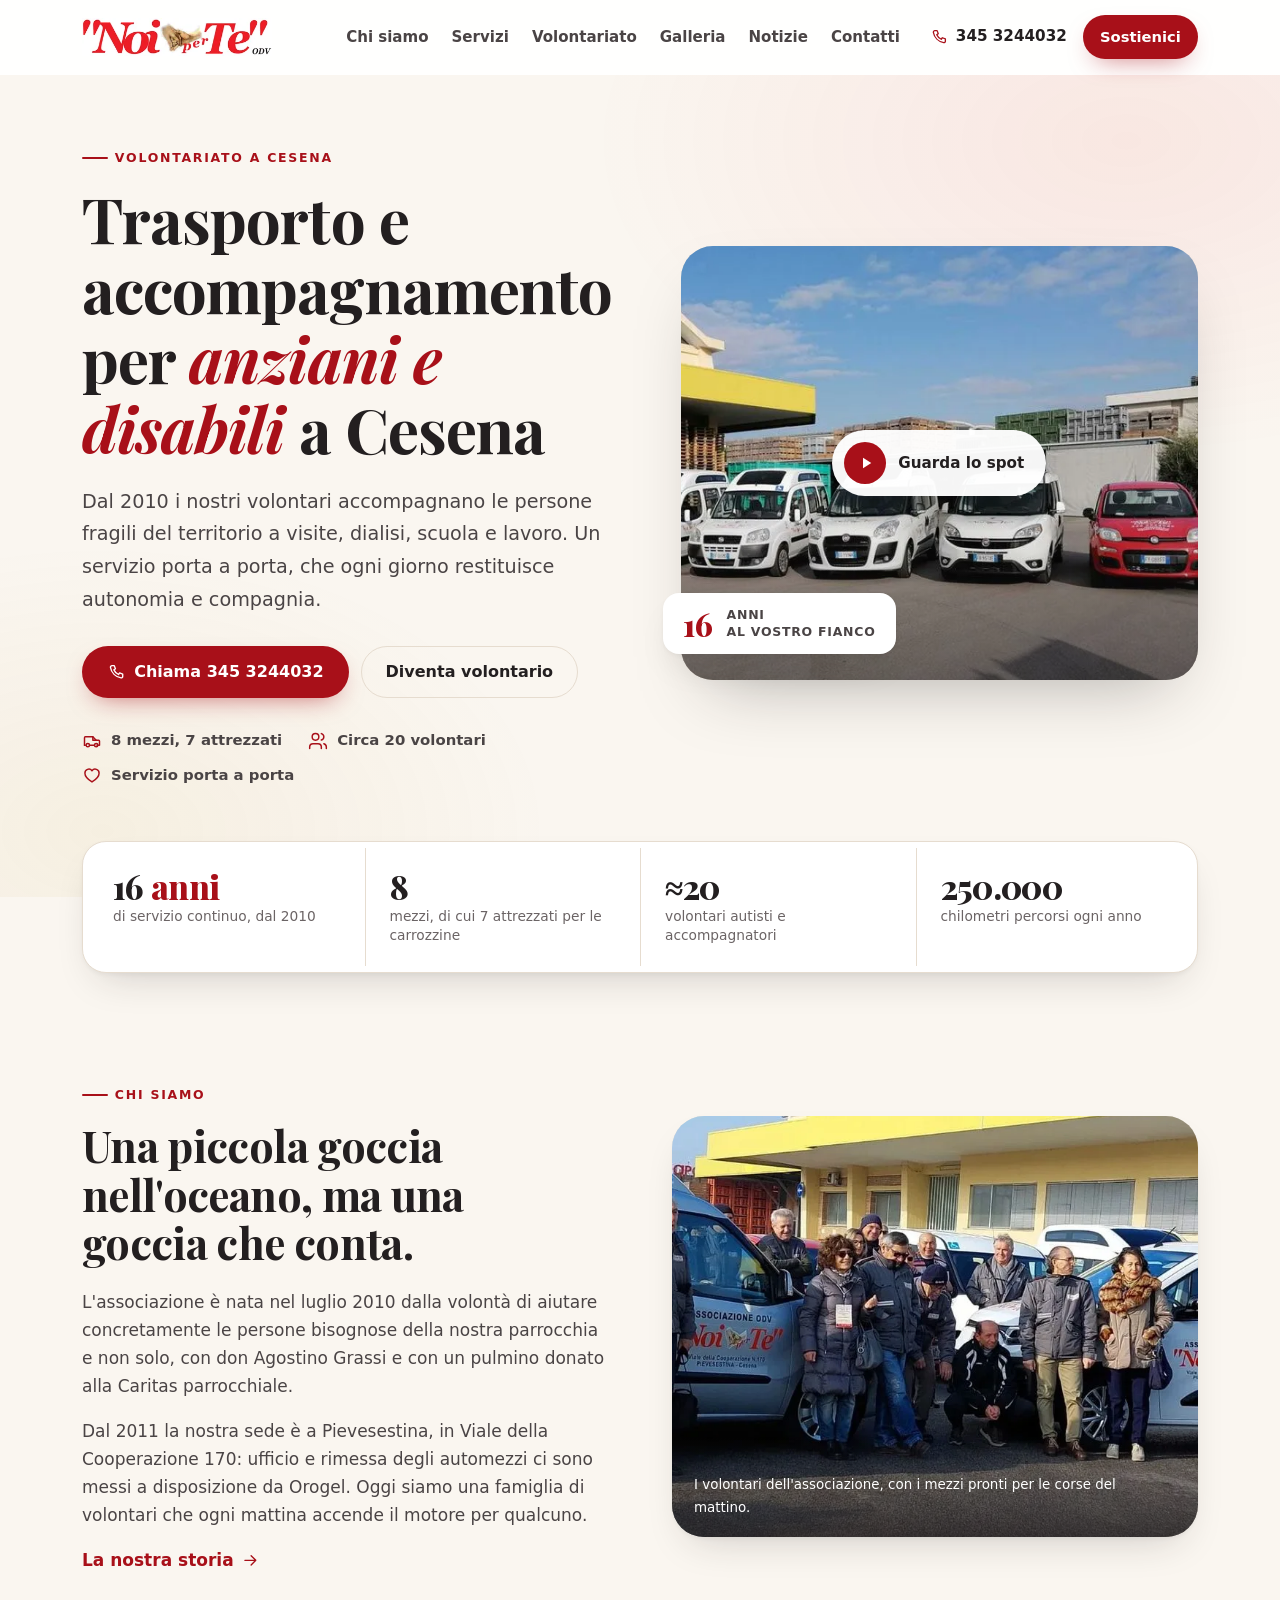
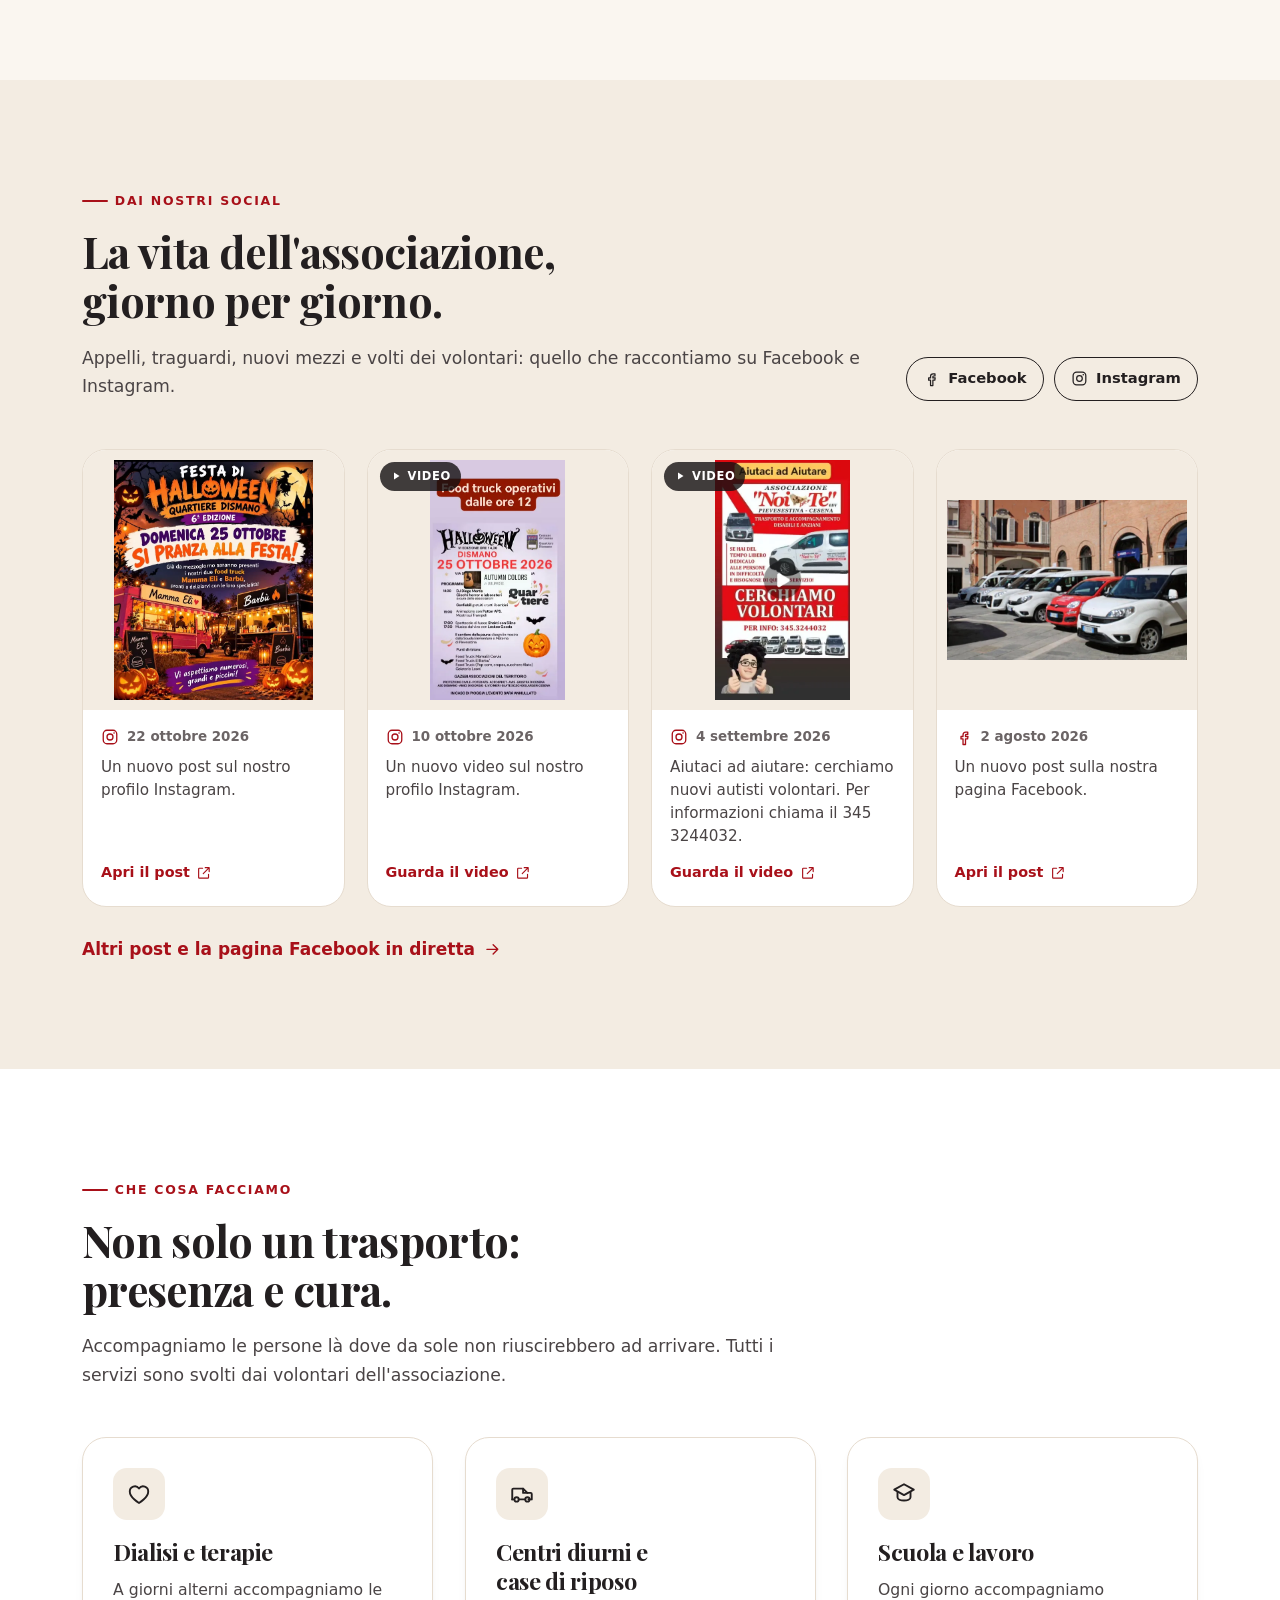
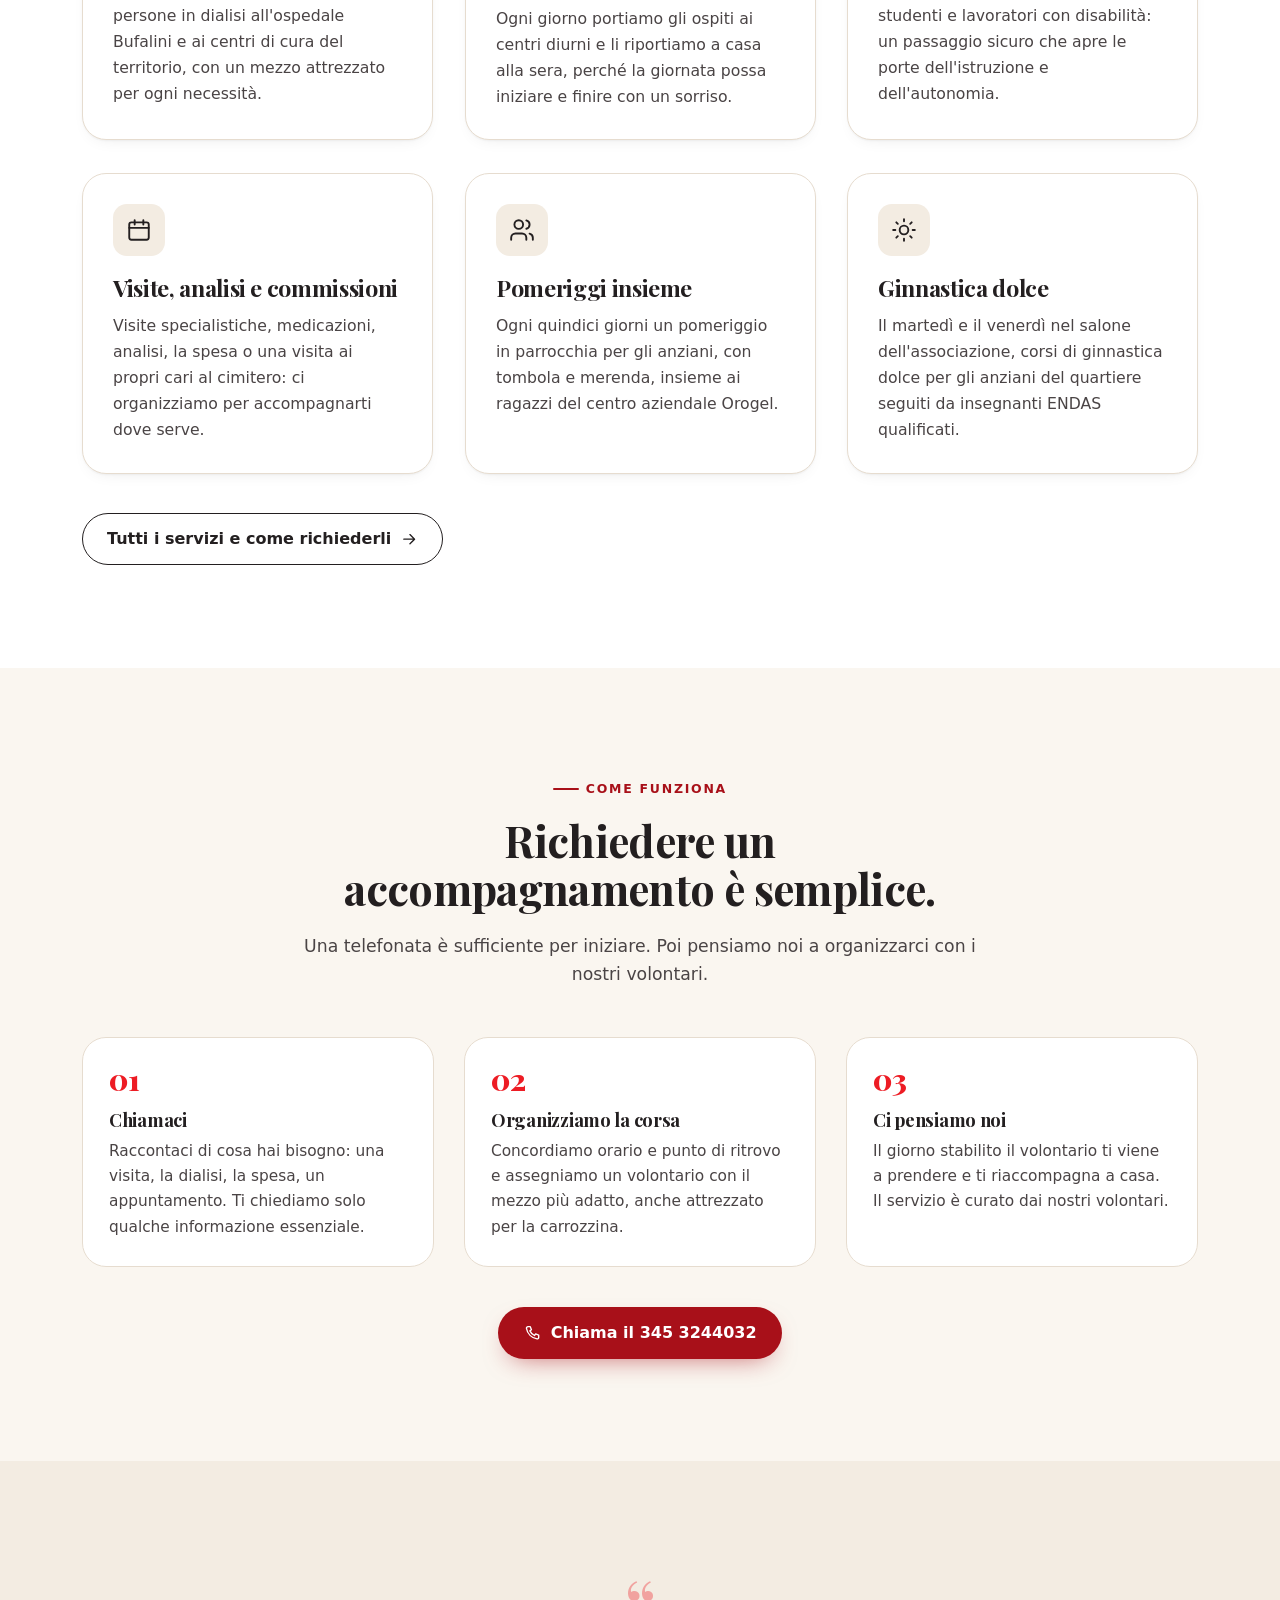
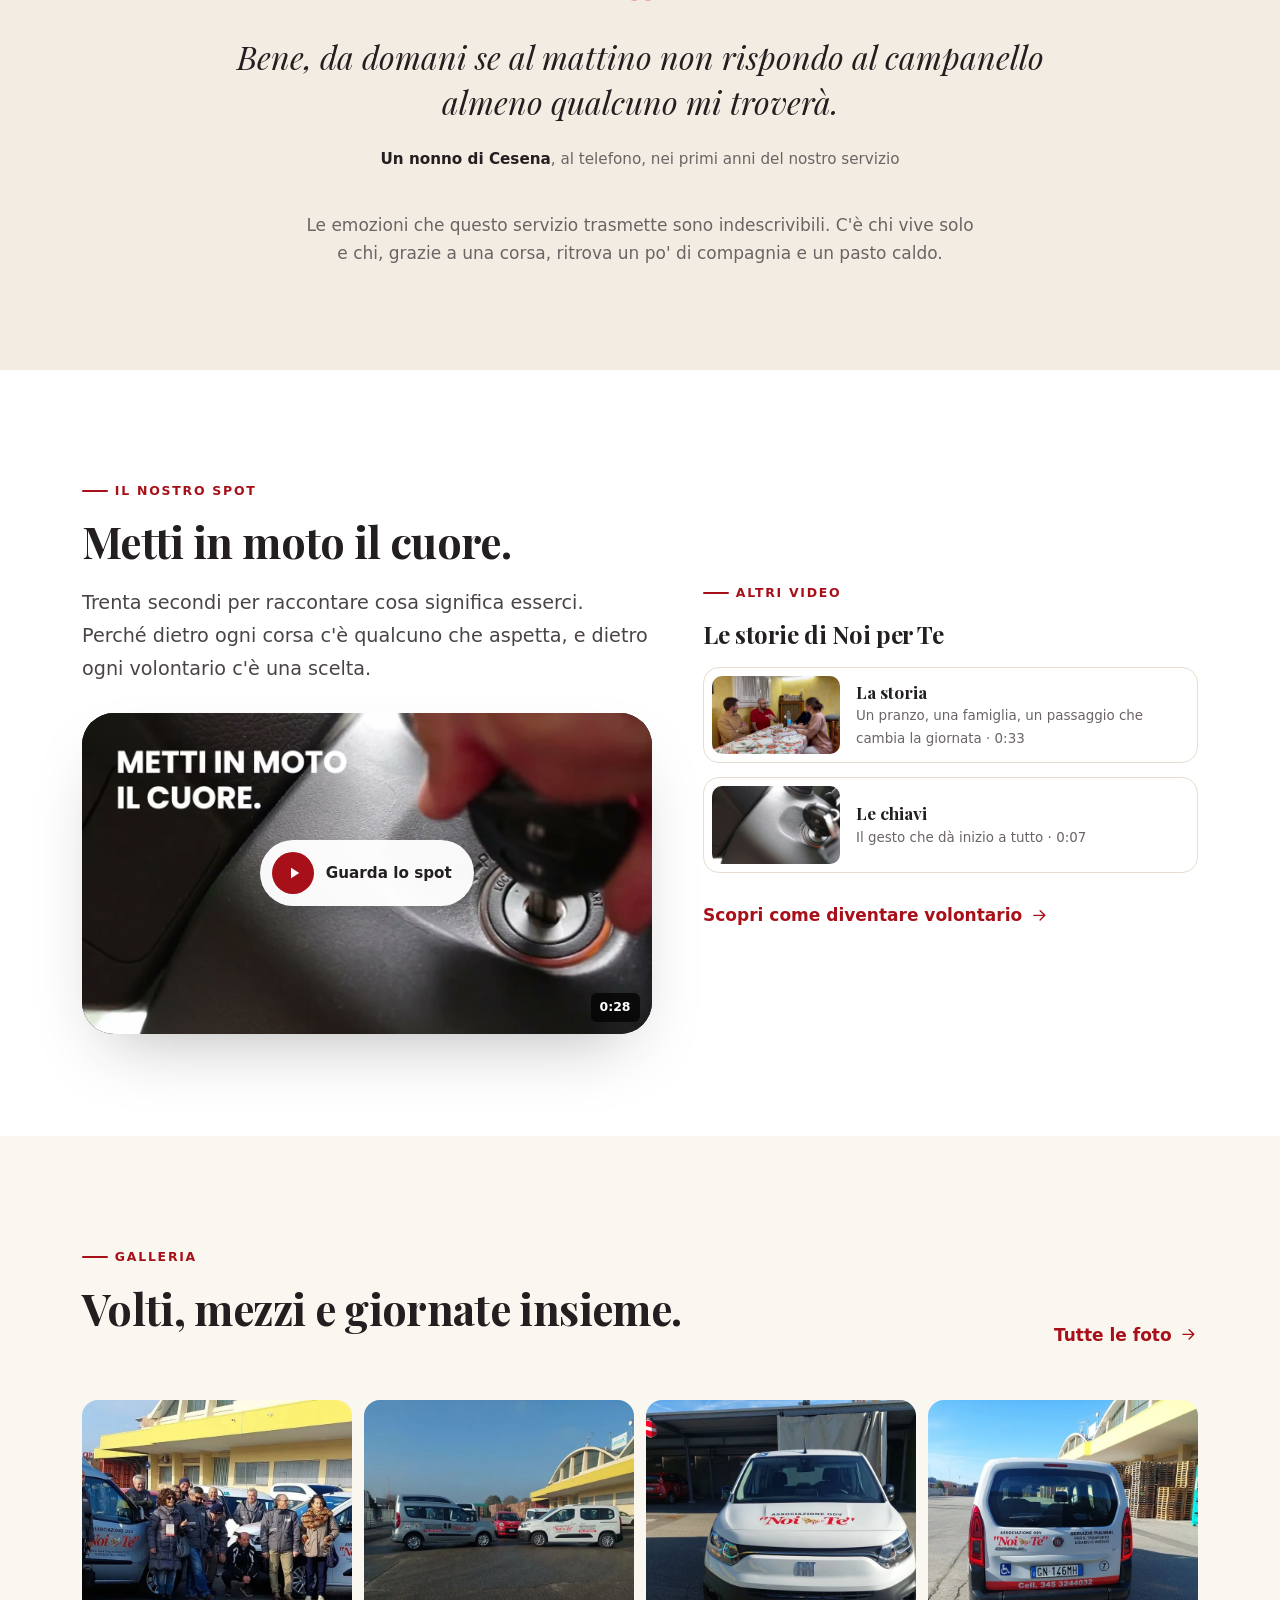
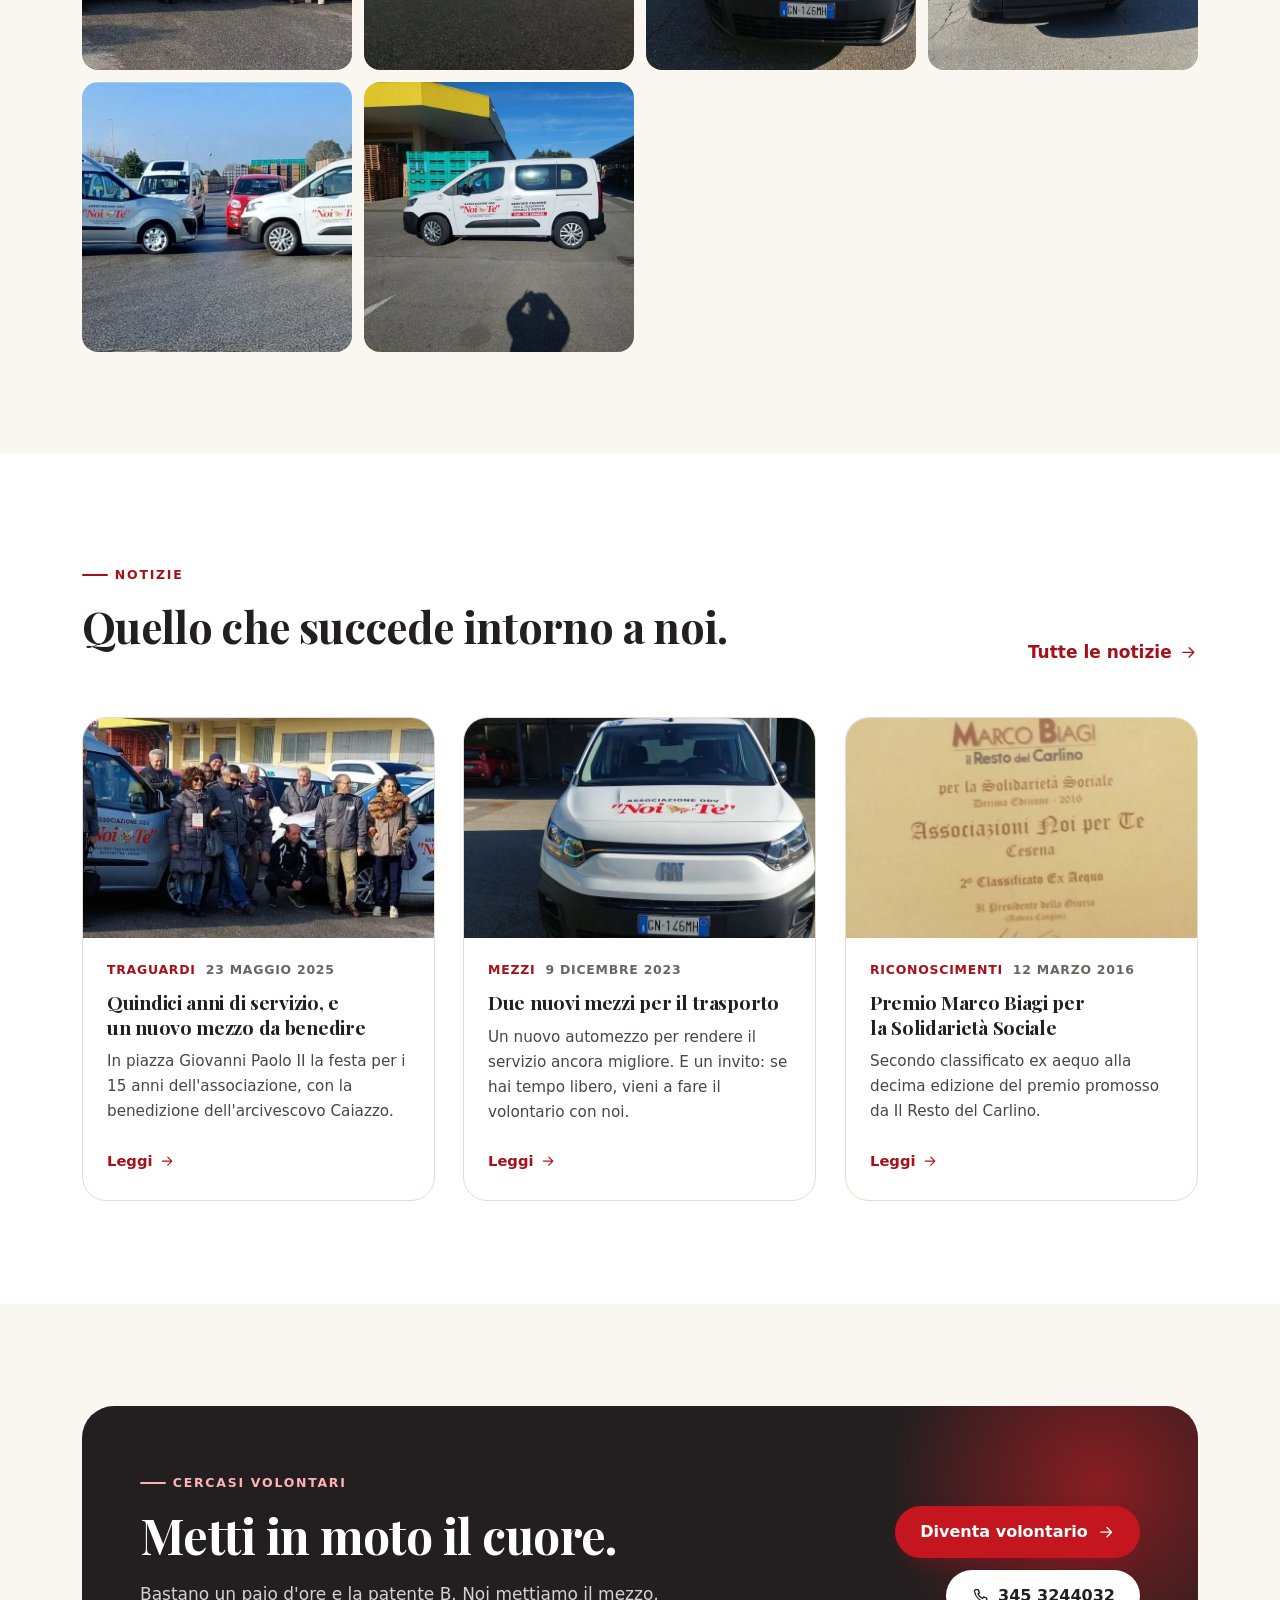
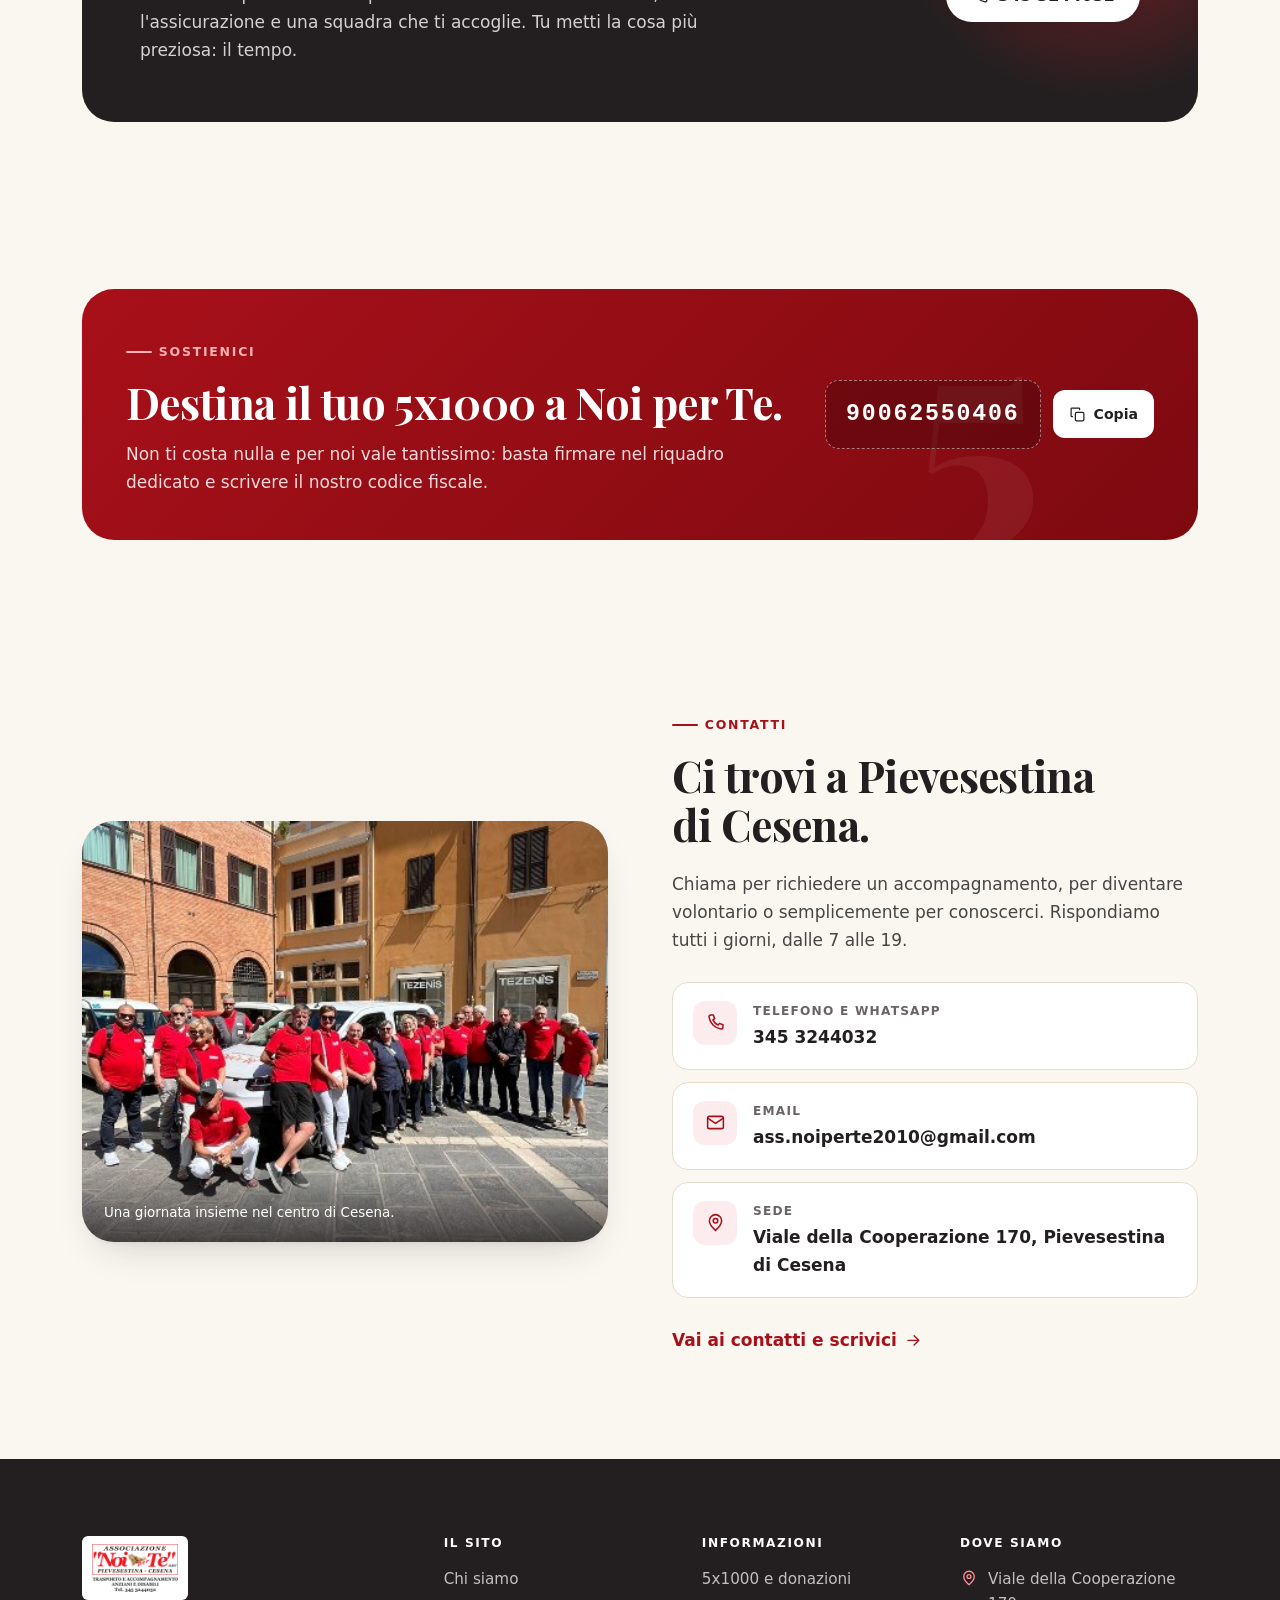
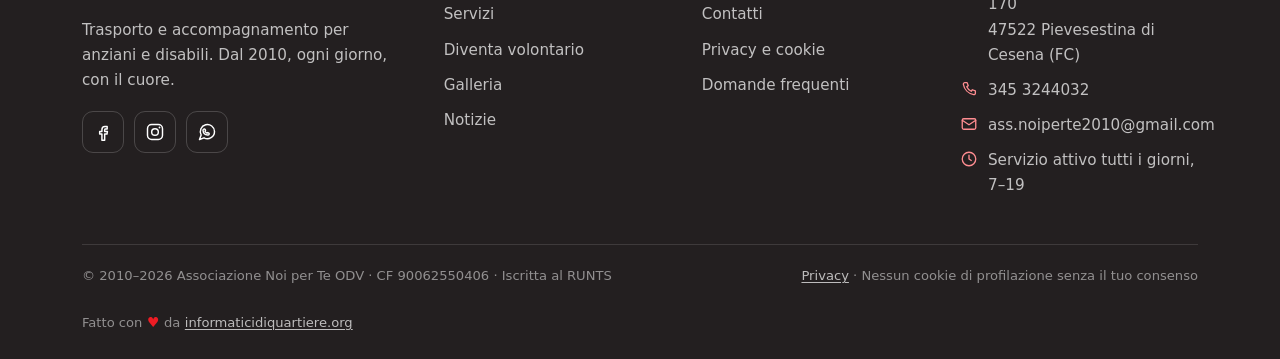
==== commit aa27d792: "Aggiorna i post social" ====
--- a/index.html
+++ b/index.html
@@ -310,6 +310,31 @@
       <!-- social:inizio -->
       <ul class="social-grid">
         <li>
+          <a class="social-card" href="https://www.instagram.com/p/DeyOSIylSxl/" target="_blank" rel="noopener">
+            <span class="social-card__media social-card__media--intera">
+              <picture><source type="image/webp" srcset="/assets/img/social-2026-10-22-instagram-a49725.webp"><img src="/assets/img/social-2026-10-22-instagram-a49725.jpg" alt="" width="595" height="720" loading="lazy" decoding="async"></picture>
+            </span>
+            <span class="social-card__body">
+              <span class="social-card__meta"><svg class="icon" aria-hidden="true"><use href="#i-instagram"/></svg><span class="sr-only">Instagram, </span><time datetime="2026-10-22">22 ottobre 2026</time></span>
+              <span class="social-card__text">Un nuovo post sul nostro profilo Instagram.</span>
+              <span class="link-arrow">Apri il post <svg class="icon" aria-hidden="true"><use href="#i-external"/></svg></span>
+            </span>
+          </a>
+        </li>
+        <li>
+          <a class="social-card" href="https://www.instagram.com/p/DeU42F8hlcn/" target="_blank" rel="noopener">
+            <span class="social-card__media social-card__media--intera">
+              <picture><source type="image/webp" srcset="/assets/img/social-2026-10-10-instagram-f5d65a.webp"><img src="/assets/img/social-2026-10-10-instagram-f5d65a.jpg" alt="" width="405" height="720" loading="lazy" decoding="async"></picture>
+              <span class="social-card__badge"><svg class="icon" aria-hidden="true"><use href="#i-play"/></svg> Video</span>
+            </span>
+            <span class="social-card__body">
+              <span class="social-card__meta"><svg class="icon" aria-hidden="true"><use href="#i-instagram"/></svg><span class="sr-only">Instagram, </span><time datetime="2026-10-10">10 ottobre 2026</time></span>
+              <span class="social-card__text">Un nuovo video sul nostro profilo Instagram.</span>
+              <span class="link-arrow">Guarda il video <svg class="icon" aria-hidden="true"><use href="#i-external"/></svg></span>
+            </span>
+          </a>
+        </li>
+        <li>
           <a class="social-card" href="https://www.instagram.com/reel/Dc2mJjMAs5W/" target="_blank" rel="noopener">
             <span class="social-card__media social-card__media--intera">
               <picture><source type="image/webp" srcset="/assets/img/social-aiutaci-ad-aiutare-2026.webp"><img src="/assets/img/social-aiutaci-ad-aiutare-2026.jpg" alt="" width="360" height="640" loading="lazy" decoding="async"></picture>
@@ -323,37 +348,13 @@
           </a>
         </li>
         <li>
-          <a class="social-card" href="https://www.instagram.com/p/DMHcfppO6Pp/" target="_blank" rel="noopener">
-            <span class="social-card__media">
-              <picture><source type="image/webp" srcset="/assets/img/social-podcast-su-le-maniche-2025.webp"><img src="/assets/img/social-podcast-su-le-maniche-2025.jpg" alt="" width="720" height="720" loading="lazy" decoding="async"></picture>
+          <a class="social-card" href="https://www.facebook.com/NoiPerTe/posts/2567744763689174" target="_blank" rel="noopener">
+            <span class="social-card__media social-card__media--intera">
+              <picture><source type="image/webp" srcset="/assets/img/social-2026-08-02-facebook-a45402.webp"><img src="/assets/img/social-2026-08-02-facebook-a45402.jpg" alt="" width="720" height="480" loading="lazy" decoding="async"></picture>
             </span>
             <span class="social-card__body">
-              <span class="social-card__meta"><svg class="icon" aria-hidden="true"><use href="#i-instagram"/></svg><span class="sr-only">Instagram, </span><time datetime="2025-07-15">15 luglio 2025</time></span>
-              <span class="social-card__text">«Su le maniche!», il podcast di At'aiut, intervista l'associazione: chi siamo e perché ogni giorno accendiamo il motore per qualcuno.</span>
-              <span class="link-arrow">Apri il post <svg class="icon" aria-hidden="true"><use href="#i-external"/></svg></span>
-            </span>
-          </a>
-        </li>
-        <li>
-          <a class="social-card" href="https://www.facebook.com/photo.php?fbid=1373593030991815&amp;set=a.622207039463755&amp;type=3" target="_blank" rel="noopener">
-            <span class="social-card__media social-card__media--intera">
-              <picture><source type="image/webp" srcset="/assets/img/5x1000-noi-per-te-720.webp"><img src="/assets/img/5x1000-noi-per-te-720.jpg" alt="" width="720" height="587" loading="lazy" decoding="async"></picture>
-            </span>
-            <span class="social-card__body">
-              <span class="social-card__meta"><svg class="icon" aria-hidden="true"><use href="#i-facebook"/></svg><span class="sr-only">Facebook, </span><time datetime="2025-05-02">2 maggio 2025</time></span>
-              <span class="social-card__text">Destina il tuo 5x1000 a Noi per Te: basta una firma e il codice fiscale 90062550406.</span>
-              <span class="link-arrow">Apri il post <svg class="icon" aria-hidden="true"><use href="#i-external"/></svg></span>
-            </span>
-          </a>
-        </li>
-        <li>
-          <a class="social-card" href="https://www.facebook.com/photo.php?fbid=1259971815687271&amp;set=a.622207029463756&amp;type=3" target="_blank" rel="noopener">
-            <span class="social-card__media social-card__media--intera">
-              <picture><source type="image/webp" srcset="/assets/img/rassegna-calendario-volontariato-2025-720.webp"><img src="/assets/img/rassegna-calendario-volontariato-2025-720.jpg" alt="" width="720" height="830" loading="lazy" decoding="async"></picture>
-            </span>
-            <span class="social-card__body">
-              <span class="social-card__meta"><svg class="icon" aria-hidden="true"><use href="#i-facebook"/></svg><span class="sr-only">Facebook, </span><time datetime="2024-12-22">22 dicembre 2024</time></span>
-              <span class="social-card__text">Dicono di noi: il Resto del Carlino racconta il Calendario del volontariato 2025, e tra i protagonisti c'è anche Noi per Te.</span>
+              <span class="social-card__meta"><svg class="icon" aria-hidden="true"><use href="#i-facebook"/></svg><span class="sr-only">Facebook, </span><time datetime="2026-08-02">2 agosto 2026</time></span>
+              <span class="social-card__text">Un nuovo post sulla nostra pagina Facebook.</span>
               <span class="link-arrow">Apri il post <svg class="icon" aria-hidden="true"><use href="#i-external"/></svg></span>
             </span>
           </a>
